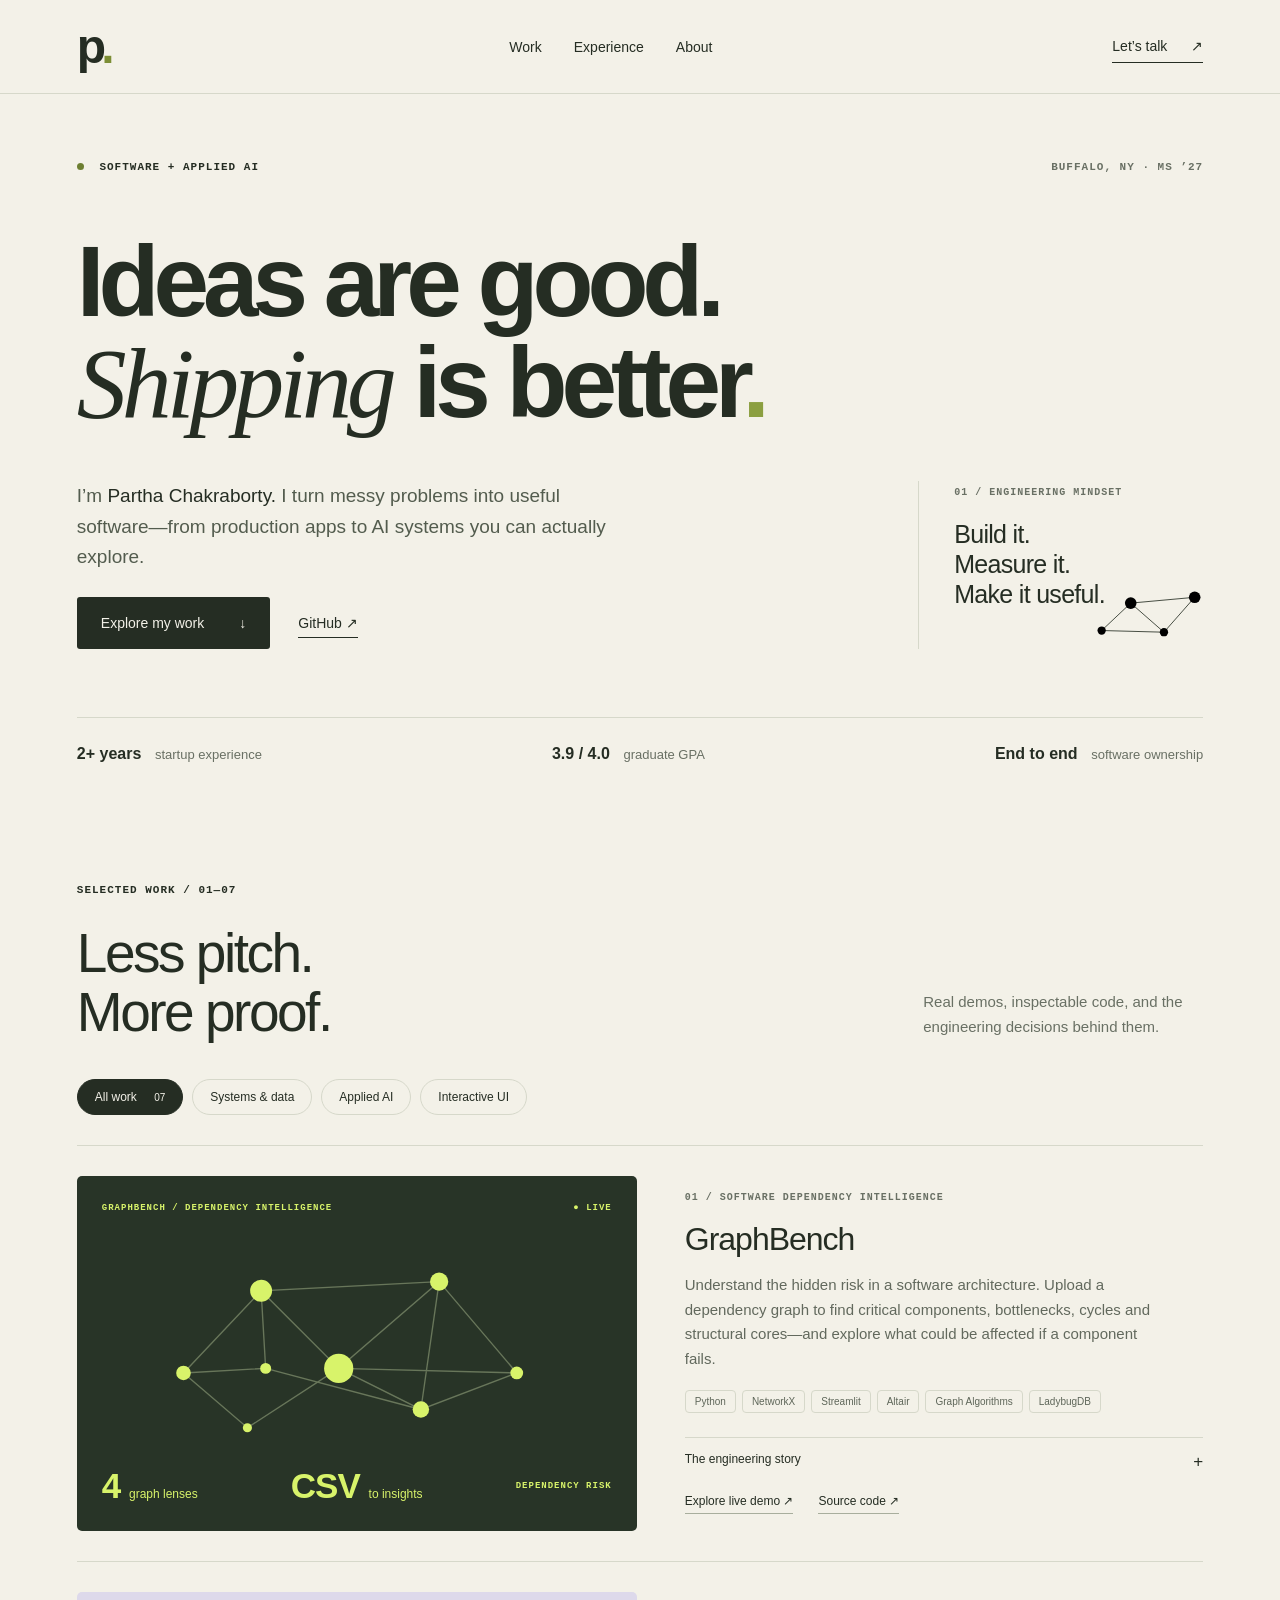
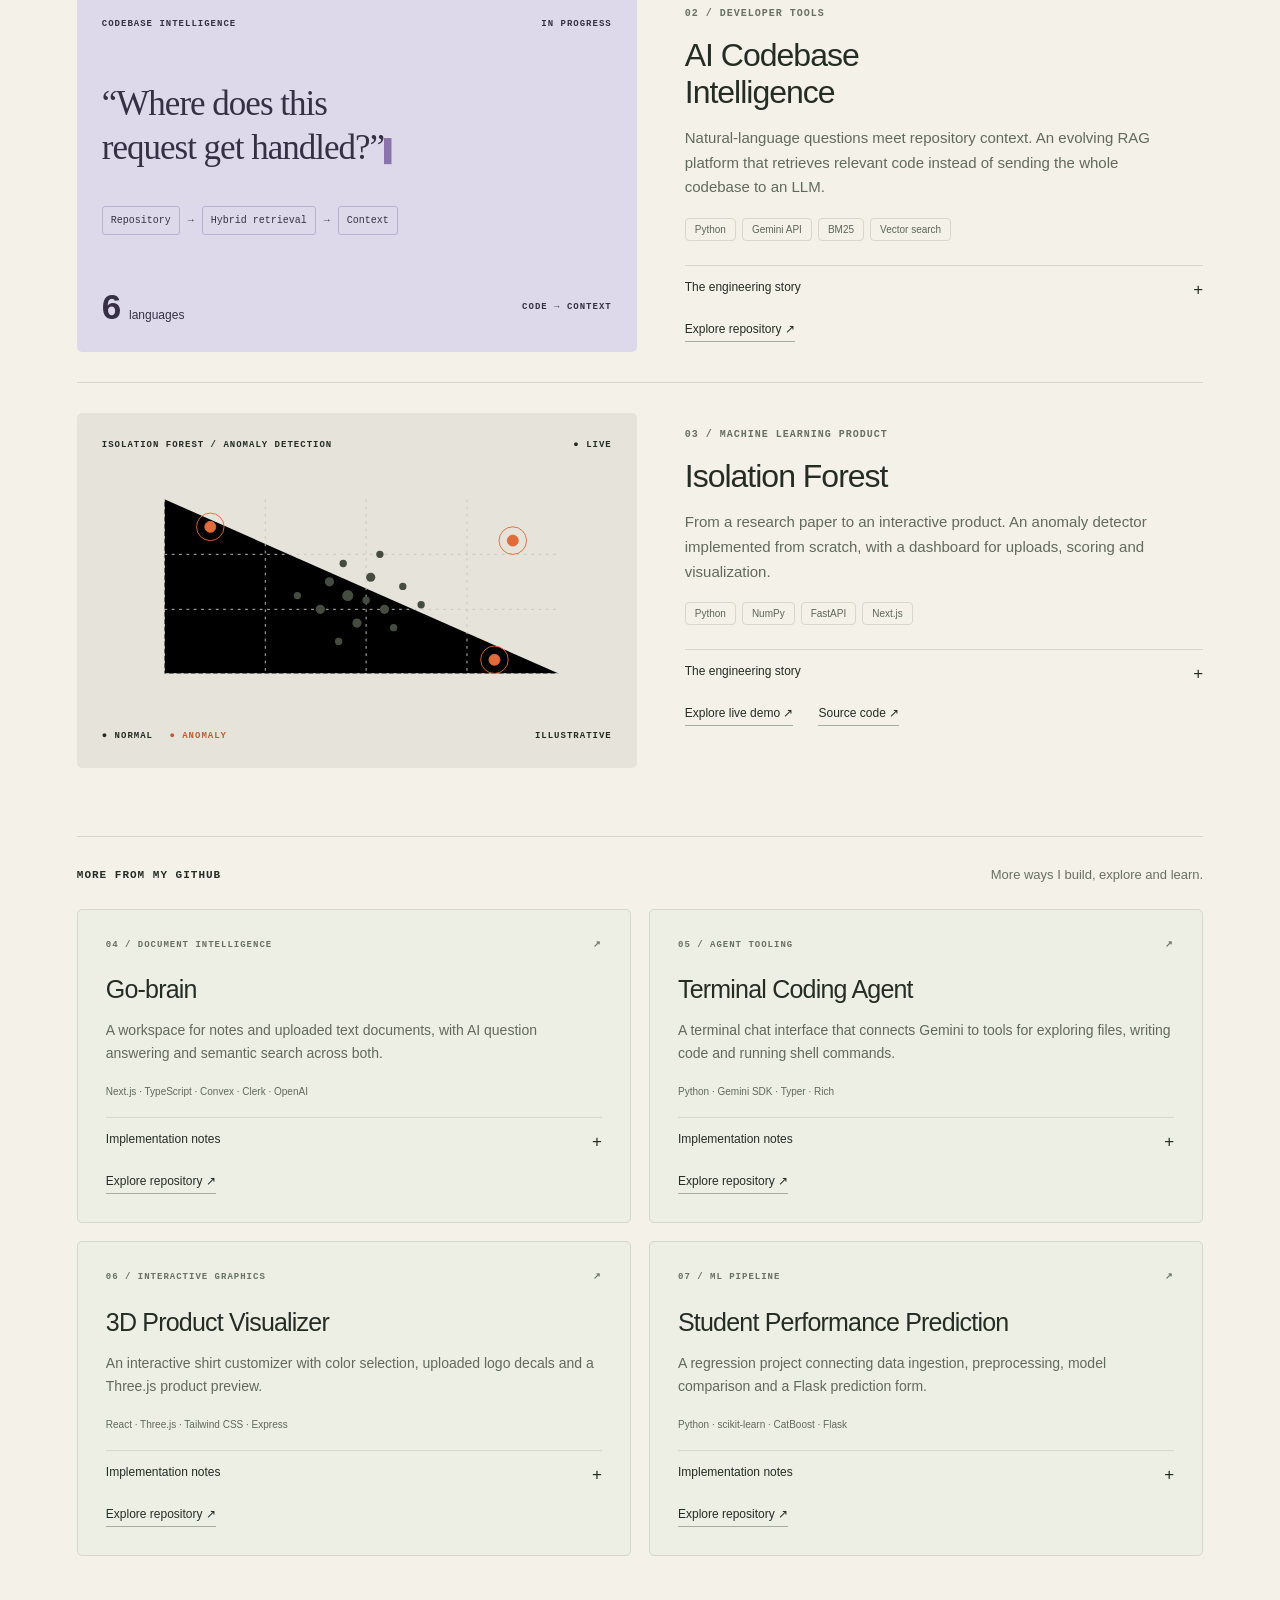
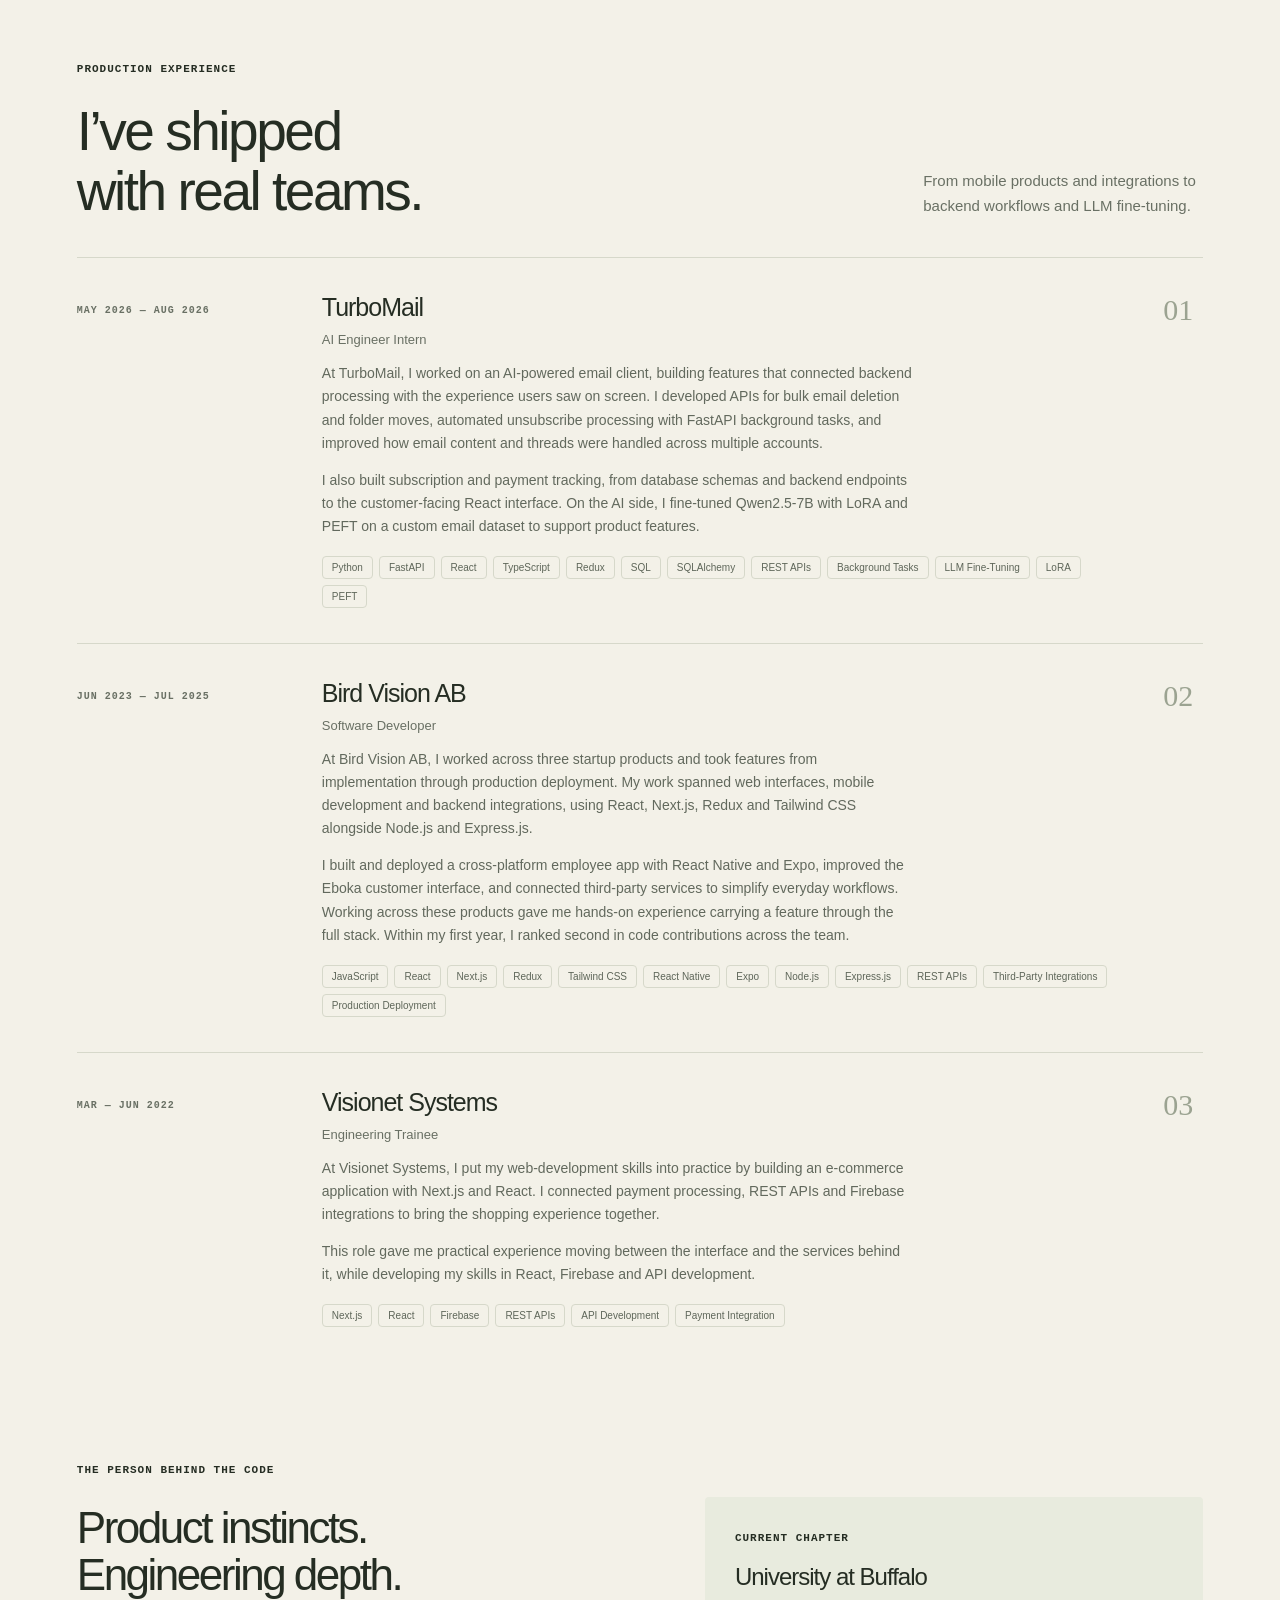
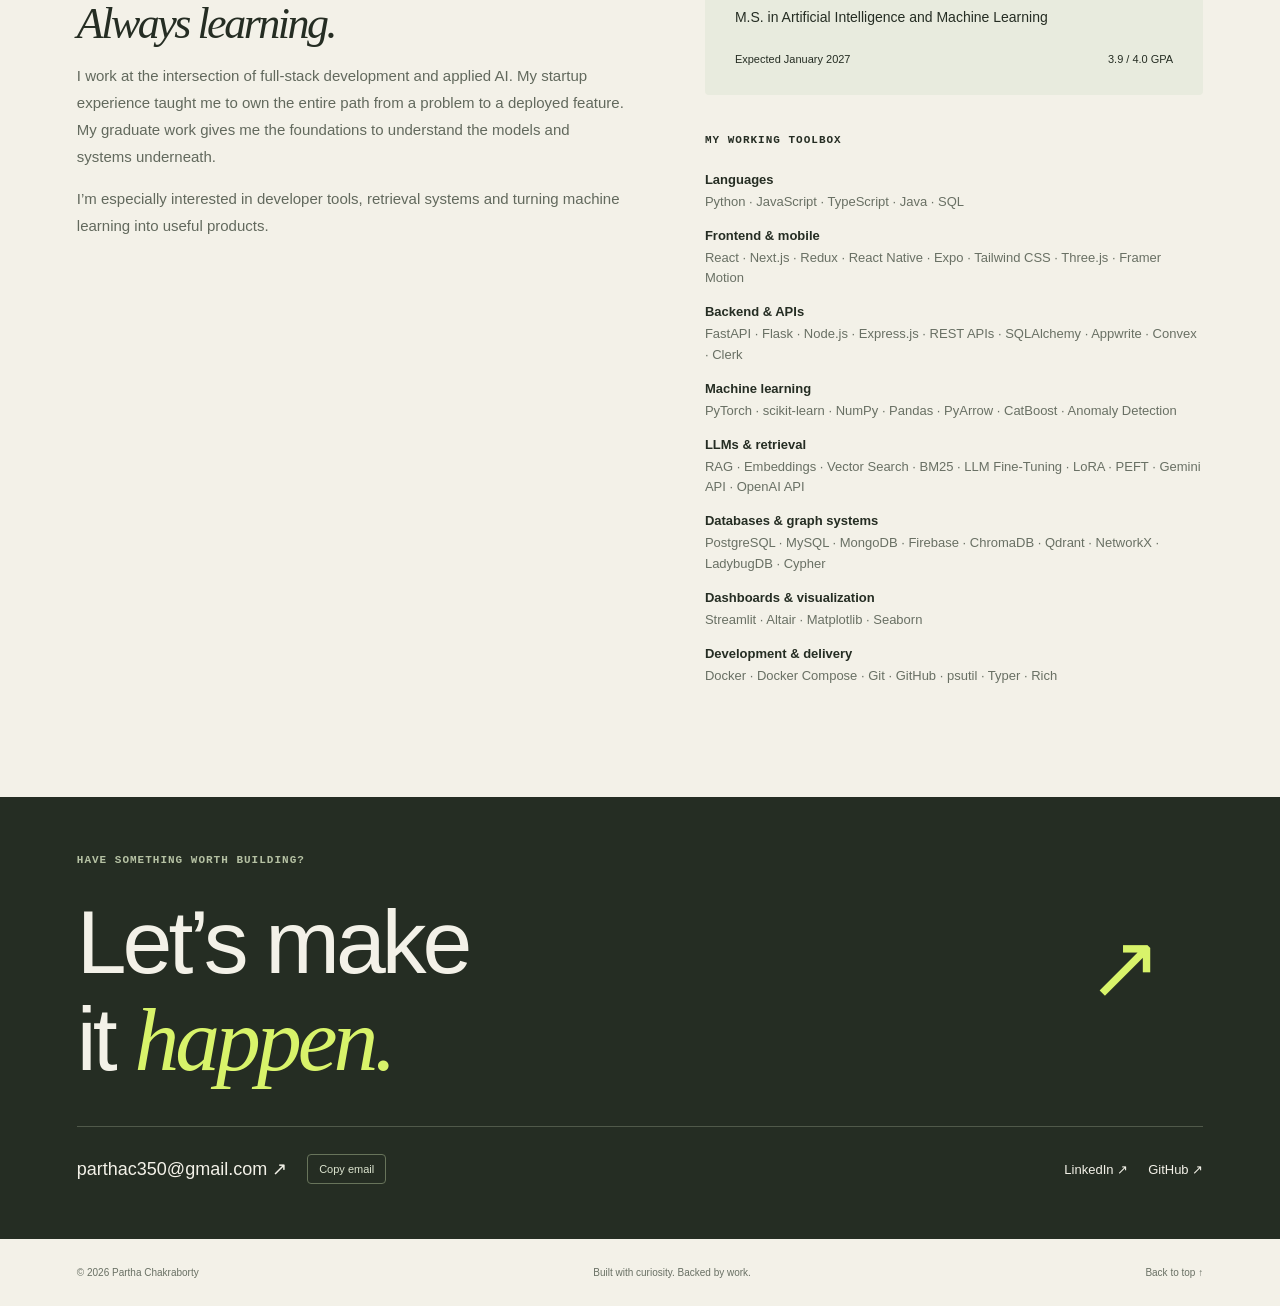
==== index.html @ bf41edcb "Fixed Date time" ====
<!doctype html>
<html lang="en"><head><meta charset="utf-8"><meta name="viewport" content="width=device-width,initial-scale=1"><meta name="theme-color" content="#f3f1e8"><title>Partha Chakraborty — Software & AI Engineer</title><meta name="description" content="Partha Chakraborty builds production software and applied AI systems. Explore GraphBench, AI Codebase Intelligence, and Isolation Forest."><link rel="icon" href="data:image/svg+xml,%3Csvg xmlns='http://www.w3.org/2000/svg' viewBox='0 0 100 100'%3E%3Crect width='100' height='100' rx='20' fill='%23252d23'/%3E%3Ctext x='18' y='70' font-size='60' fill='%23d8f36a'%3Ep.%3C/text%3E%3C/svg%3E"><link rel="stylesheet" href="style.css"></head>
<body><a class="skip" href="#main">Skip to content</a><header><a class="brand" href="#" aria-label="Partha, home">p<span>.</span></a><nav aria-label="Main navigation"><a href="#work">Work</a><a href="#experience">Experience</a><a href="#about">About</a></nav><a class="nav-contact" href="#contact">Let’s talk <span>↗</span></a></header>
<main id="main"><section class="hero"><div class="hero-top"><p class="eyebrow"><span class="status"></span> SOFTWARE + APPLIED AI</p><p class="location">BUFFALO, NY · MS ’27</p></div><h1>Ideas are good.<br><em>Shipping</em> is better<span class="lime">.</span></h1><div class="hero-bottom"><div><p class="intro">I’m <strong>Partha Chakraborty.</strong> I turn messy problems into useful software—from production apps to AI systems you can actually explore.</p><div class="actions"><a class="button dark" href="#work">Explore my work <span>↓</span></a><a class="text-link" href="https://github.com/parthacs1999" target="_blank" rel="noopener noreferrer">GitHub ↗</a></div></div><div class="build-note"><span class="mono">01 / ENGINEERING MINDSET</span><p>Build it.<br>Measure it.<br>Make it useful.</p><svg viewBox="0 0 130 70" aria-hidden="true"><path d="M8 50 L43 17 L83 52 L120 10 M8 50 L83 52 M43 17 L120 10" fill="none" stroke="currentColor"/><circle cx="8" cy="50" r="5"/><circle cx="43" cy="17" r="7"/><circle cx="83" cy="52" r="5"/><circle cx="120" cy="10" r="7"/></svg></div></div><div class="credentials"><span><b>2+ years</b> startup experience</span><span><b>3.9 / 4.0</b> graduate GPA</span><span><b>End to end</b> software ownership</span></div></section>
<section id="work" class="work"><div class="section-heading"><div><p class="eyebrow">SELECTED WORK / 01—07</p><h2>Less pitch.<br>More proof.</h2></div><p>Real demos, inspectable code, and the engineering decisions behind them.</p></div><div class="filters" role="group" aria-label="Filter projects"><button class="active" data-filter="all" aria-pressed="true">All work <span>07</span></button><button data-filter="systems" aria-pressed="false">Systems & data</button><button data-filter="ai" aria-pressed="false">Applied AI</button><button data-filter="frontend" aria-pressed="false">Interactive UI</button></div>
<article class="project graph" data-category="systems"><div class="project-art graph-art"><div class="art-top mono"><span>GRAPHBENCH / DEPENDENCY INTELLIGENCE</span><span>● LIVE</span></div><svg class="network" viewBox="0 0 500 230" role="img" aria-label="An abstract graph with interconnected nodes"><g fill="none" stroke="#68765a" stroke-width="1.5"><path d="M60 150L145 60L230 145L340 50L425 150L320 190L230 145L145 60L340 50M60 150L130 210L230 145M145 60L150 145L60 150M150 145L320 190M340 50L320 190M230 145L425 150"/></g><g fill="#d8f36a"><circle cx="60" cy="150" r="8"/><circle cx="145" cy="60" r="12"/><circle cx="230" cy="145" r="16"/><circle cx="340" cy="50" r="10"/><circle cx="425" cy="150" r="7"/><circle cx="320" cy="190" r="9"/><circle cx="130" cy="210" r="5"/><circle cx="150" cy="145" r="6"/></g></svg><div class="art-bottom"><b>4 <small>graph lenses</small></b><b>CSV <small>to insights</small></b><span class="mono">DEPENDENCY RISK</span></div></div><div class="project-copy"><span class="mono project-number">01 / SOFTWARE DEPENDENCY INTELLIGENCE</span><h3>GraphBench</h3><p>Understand the hidden risk in a software architecture. Upload a dependency graph to find critical components, bottlenecks, cycles and structural cores—and explore what could be affected if a component fails.</p><div class="tags"><span>Python</span><span>NetworkX</span><span>Streamlit</span><span>Altair</span><span>Graph Algorithms</span><span>LadybugDB</span></div><details><summary>The engineering story <span>+</span></summary><div class="story"><p><strong>Why I built it.</strong> GraphBench started as a correctness-first comparison of NetworkX and LadybugDB. It evolved into a tool that helps people interpret software dependency graphs and review architectural risk.</p><p><strong>The workflow.</strong> Choose the guided sample or upload a CSV, confirm which component depends on which, then validate the graph before analysis. Reports turn graph structure into plain-language evidence and recommended next actions.</p><p><strong>The analysis.</strong> PageRank highlights influential dependencies, betweenness centrality surfaces path bottlenecks, cycle detection exposes circular relationships, and K-core finds deeply embedded structural layers. The Graph Explorer offers four visual lenses with zooming, panning and focused subgraphs.</p><p><strong>Failure impact.</strong> Select a component to inspect direct and indirect dependents, blast-radius percentage, impact depth and shortest dependency paths. These are structural review signals to interpret alongside runtime context.</p><p><strong>Engineering foundations.</strong> CSV health checks and exportable JSON/CSV reports sit alongside the original latency, throughput, ingestion and resource benchmarks. Separate benchmark-review runs reached 1 million nodes / 5 million edges; that is a research scale, rather than a claim about the live dependency analyzer’s capacity.</p></div></details><div class="project-links"><a href="https://graphbench-niemzx4ou3jkksk7sej66t.streamlit.app/" target="_blank" rel="noopener noreferrer">Explore live demo ↗</a><a href="https://github.com/parthacs1999/graphbench" target="_blank" rel="noopener noreferrer">Source code ↗</a></div></div></article>
<article class="project rag" data-category="ai"><div class="project-art rag-art"><div class="art-top mono"><span>CODEBASE INTELLIGENCE</span><span>IN PROGRESS</span></div><div class="query">“Where does this<br>request get handled?”<span class="cursor">▌</span></div><div class="retrieval"><span>Repository</span><i>→</i><span>Hybrid retrieval</span><i>→</i><span>Context</span></div><div class="art-bottom"><b>6 <small>languages</small></b><span class="mono">CODE → CONTEXT</span></div></div><div class="project-copy"><span class="mono project-number">02 / DEVELOPER TOOLS</span><h3>AI Codebase<br>Intelligence</h3><p>Natural-language questions meet repository context. An evolving RAG platform that retrieves relevant code instead of sending the whole codebase to an LLM.</p><div class="tags"><span>Python</span><span>Gemini API</span><span>BM25</span><span>Vector search</span></div><details><summary>The engineering story <span>+</span></summary><div class="story"><p><strong>Built.</strong> Repository ingestion, metadata extraction and language-aware chunking for Python, JavaScript, TypeScript, Java, C++ and Go.</p><p><strong>Approach.</strong> Combine semantic search with lexical BM25 retrieval to find code by both meaning and exact identifiers.</p><p><strong>Next.</strong> Persistent lexical retrieval, reranking, evaluation and multi-agent analysis workflows. These are planned extensions.</p></div></details><div class="project-links"><a href="https://github.com/parthacs1999/ai-codebase-intelligence" target="_blank" rel="noopener noreferrer">Explore repository ↗</a></div></div></article>
<article class="project forest" data-category="ai"><div class="project-art forest-art"><div class="art-top mono"><span>ISOLATION FOREST / ANOMALY DETECTION</span><span>● LIVE</span></div><svg viewBox="0 0 500 240" class="scatter" role="img" aria-label="Illustrative anomaly plot, with normal points clustered and three outliers highlighted"><g stroke="#cbc8bf" stroke-dasharray="3 5"><path d="M40 20V210H470M40 80H470M40 140H470M150 20V210M260 20V210M370 20V210"/></g><g fill="#454d40"><circle cx="220" cy="110" r="5"/><circle cx="240" cy="125" r="6"/><circle cx="265" cy="105" r="5"/><circle cx="280" cy="140" r="5"/><circle cx="210" cy="140" r="5"/><circle cx="250" cy="155" r="5"/><circle cx="300" cy="115" r="4"/><circle cx="235" cy="90" r="4"/><circle cx="185" cy="125" r="4"/><circle cx="275" cy="80" r="4"/><circle cx="230" cy="175" r="4"/><circle cx="290" cy="160" r="4"/><circle cx="260" cy="130" r="4"/><circle cx="320" cy="135" r="4"/></g><g fill="#e06b3b" stroke="#e06b3b"><circle cx="90" cy="50" r="6"/><circle cx="420" cy="65" r="6"/><circle cx="400" cy="195" r="6"/><circle cx="90" cy="50" r="15" fill="none"/><circle cx="420" cy="65" r="15" fill="none"/><circle cx="400" cy="195" r="15" fill="none"/></g></svg><div class="art-bottom"><span class="mono">● NORMAL <span class="orange">● ANOMALY</span></span><span class="mono">ILLUSTRATIVE</span></div></div><div class="project-copy"><span class="mono project-number">03 / MACHINE LEARNING PRODUCT</span><h3>Isolation Forest</h3><p>From a research paper to an interactive product. An anomaly detector implemented from scratch, with a dashboard for uploads, scoring and visualization.</p><div class="tags"><span>Python</span><span>NumPy</span><span>FastAPI</span><span>Next.js</span></div><details><summary>The engineering story <span>+</span></summary><div class="story"><p><strong>Idea.</strong> Anomalies are often isolated with fewer random splits than typical observations.</p><p><strong>Built.</strong> Tree construction, training and anomaly scoring from the original algorithm, connected to a FastAPI backend and Next.js dashboard.</p><p><strong>Product.</strong> Upload data, run the model and explore the resulting anomaly visualization in one workflow.</p></div></details><div class="project-links"><a href="https://isolation-forest-dashboard.vercel.app/" target="_blank" rel="noopener noreferrer">Explore live demo ↗</a><a href="https://github.com/parthacs1999/isolation-forest" target="_blank" rel="noopener noreferrer">Source code ↗</a></div></div></article><div class="more-work"><div class="more-heading"><p class="eyebrow">MORE FROM MY GITHUB</p><p>More ways I build, explore and learn.</p></div><div class="repo-grid"><article class="repo-card" data-category="ai"><div class="repo-label mono"><span>04 / DOCUMENT INTELLIGENCE</span><span>↗</span></div><h3>Go-brain</h3><p>A workspace for notes and uploaded text documents, with AI question answering and semantic search across both.</p><div class="repo-stack">Next.js · TypeScript · Convex · Clerk · OpenAI</div><details><summary>Implementation notes <span>+</span></summary><p class="story">Document chat reads the selected text file, while vector search uses note embeddings and document-description embeddings. The code includes user and organization access checks.</p></details><a class="repo-link" href="https://github.com/parthacs1999/Go-brain" target="_blank" rel="noopener noreferrer">Explore repository ↗</a></article><article class="repo-card" data-category="ai"><div class="repo-label mono"><span>05 / AGENT TOOLING</span><span>↗</span></div><h3>Terminal Coding Agent</h3><p>A terminal chat interface that connects Gemini to tools for exploring files, writing code and running shell commands.</p><div class="repo-stack">Python · Gemini SDK · Typer · Rich</div><details><summary>Implementation notes <span>+</span></summary><p class="story">A prototype built around an explore, execute and verify loop, with a multi-turn chat session and automatic function calling. It is an experiment in local coding workflows.</p></details><a class="repo-link" href="https://github.com/parthacs1999/coding-agent" target="_blank" rel="noopener noreferrer">Explore repository ↗</a></article><article class="repo-card" data-category="frontend"><div class="repo-label mono"><span>06 / INTERACTIVE GRAPHICS</span><span>↗</span></div><h3>3D Product Visualizer</h3><p>An interactive shirt customizer with color selection, uploaded logo decals and a Three.js product preview.</p><div class="repo-stack">React · Three.js · Tailwind CSS · Express</div><details><summary>Implementation notes <span>+</span></summary><p class="story">Includes an AI image-generation integration and an Express route. The checked-in client calls a local backend for that feature; this portfolio links to the source rather than claiming a verified live AI demo.</p></details><a class="repo-link" href="https://github.com/parthacs1999/project-3d-product-visualizer" target="_blank" rel="noopener noreferrer">Explore repository ↗</a></article><article class="repo-card" data-category="ai"><div class="repo-label mono"><span>07 / ML PIPELINE</span><span>↗</span></div><h3>Student Performance Prediction</h3><p>A regression project connecting data ingestion, preprocessing, model comparison and a Flask prediction form.</p><div class="repo-stack">Python · scikit-learn · CatBoost · Flask</div><details><summary>Implementation notes <span>+</span></summary><p class="story">The trainer compares seven regressors and saves a selected model. The web form uses student attributes and reading/writing scores as inputs. No unverified accuracy figures are reported.</p></details><a class="repo-link" href="https://github.com/parthacs1999/student-performace-prediction" target="_blank" rel="noopener noreferrer">Explore repository ↗</a></article></div></div><p id="filter-status" class="sr-only" role="status" aria-live="polite">Showing all 7 projects.</p></section>
<section id="experience" class="experience"><div class="section-heading"><div><p class="eyebrow">PRODUCTION EXPERIENCE</p><h2>I’ve shipped<br>with real teams.</h2></div><p>From mobile products and integrations to backend workflows and LLM fine-tuning.</p></div><div class="job"><p class="mono">MAY 2026 — AUG 2026</p><div><h3>TurboMail</h3><span>AI Engineer Intern</span><p>At TurboMail, I worked on an AI-powered email client, building features that connected backend processing with the experience users saw on screen. I developed APIs for bulk email deletion and folder moves, automated unsubscribe processing with FastAPI background tasks, and improved how email content and threads were handled across multiple accounts.</p><p>I also built subscription and payment tracking, from database schemas and backend endpoints to the customer-facing React interface. On the AI side, I fine-tuned Qwen2.5-7B with LoRA and PEFT on a custom email dataset to support product features.</p><div class="tags"><span>Python</span><span>FastAPI</span><span>React</span><span>TypeScript</span><span>Redux</span><span>SQL</span><span>SQLAlchemy</span><span>REST APIs</span><span>Background Tasks</span><span>LLM Fine-Tuning</span><span>LoRA</span><span>PEFT</span></div></div><span class="job-index">01</span></div><div class="job"><p class="mono">JUN 2023 — JUL 2025</p><div><h3>Bird Vision AB</h3><span>Software Developer</span><p>At Bird Vision AB, I worked across three startup products and took features from implementation through production deployment. My work spanned web interfaces, mobile development and backend integrations, using React, Next.js, Redux and Tailwind CSS alongside Node.js and Express.js.</p><p>I built and deployed a cross-platform employee app with React Native and Expo, improved the Eboka customer interface, and connected third-party services to simplify everyday workflows. Working across these products gave me hands-on experience carrying a feature through the full stack. Within my first year, I ranked second in code contributions across the team.</p><div class="tags"><span>JavaScript</span><span>React</span><span>Next.js</span><span>Redux</span><span>Tailwind CSS</span><span>React Native</span><span>Expo</span><span>Node.js</span><span>Express.js</span><span>REST APIs</span><span>Third-Party Integrations</span><span>Production Deployment</span></div></div><span class="job-index">02</span></div><div class="job"><p class="mono">MAR — JUN 2022</p><div><h3>Visionet Systems</h3><span>Engineering Trainee</span><p>At Visionet Systems, I put my web-development skills into practice by building an e-commerce application with Next.js and React. I connected payment processing, REST APIs and Firebase integrations to bring the shopping experience together.</p><p>This role gave me practical experience moving between the interface and the services behind it, while developing my skills in React, Firebase and API development.</p><div class="tags"><span>Next.js</span><span>React</span><span>Firebase</span><span>REST APIs</span><span>API Development</span><span>Payment Integration</span></div></div><span class="job-index">03</span></div></section>
<section id="about" class="about"><div><p class="eyebrow">THE PERSON BEHIND THE CODE</p><h2>Product instincts.<br>Engineering depth.<br><em>Always learning.</em></h2><p>I work at the intersection of full-stack development and applied AI. My startup experience taught me to own the entire path from a problem to a deployed feature. My graduate work gives me the foundations to understand the models and systems underneath.</p><p>I’m especially interested in developer tools, retrieval systems and turning machine learning into useful products.</p></div><div class="about-right"><div class="education"><span class="mono">CURRENT CHAPTER</span><h3>University at Buffalo</h3><p>M.S. in Artificial Intelligence and Machine Learning</p><div><span>Expected January 2027</span><b>3.9 / 4.0 GPA</b></div></div><div class="toolbox"><span class="mono">MY WORKING TOOLBOX</span><dl><dt>Languages</dt><dd>Python · JavaScript · TypeScript · Java · SQL</dd><dt>Frontend &amp; mobile</dt><dd>React · Next.js · Redux · React Native · Expo · Tailwind CSS · Three.js · Framer Motion</dd><dt>Backend &amp; APIs</dt><dd>FastAPI · Flask · Node.js · Express.js · REST APIs · SQLAlchemy · Appwrite · Convex · Clerk</dd><dt>Machine learning</dt><dd>PyTorch · scikit-learn · NumPy · Pandas · PyArrow · CatBoost · Anomaly Detection</dd><dt>LLMs &amp; retrieval</dt><dd>RAG · Embeddings · Vector Search · BM25 · LLM Fine-Tuning · LoRA · PEFT · Gemini API · OpenAI API</dd><dt>Databases &amp; graph systems</dt><dd>PostgreSQL · MySQL · MongoDB · Firebase · ChromaDB · Qdrant · NetworkX · LadybugDB · Cypher</dd><dt>Dashboards &amp; visualization</dt><dd>Streamlit · Altair · Matplotlib · Seaborn</dd><dt>Development &amp; delivery</dt><dd>Docker · Docker Compose · Git · GitHub · psutil · Typer · Rich</dd></dl></div></div></section>
<section class="contact" id="contact"><p class="eyebrow">HAVE SOMETHING WORTH BUILDING?</p><h2>Let’s make<br>it <em>happen.</em> <span>↗</span></h2><div class="contact-bottom"><a href="mailto:parthac350@gmail.com">parthac350@gmail.com ↗</a><button id="copy-email" aria-label="Copy email address">Copy email</button><span id="copy-status" role="status" aria-live="polite"></span><a href="https://www.linkedin.com/in/partha-chakraborty-a737541b2" target="_blank" rel="noopener noreferrer">LinkedIn ↗</a><a href="https://github.com/parthacs1999" target="_blank" rel="noopener noreferrer">GitHub ↗</a></div></section></main><footer><span>© <span id="year">2026</span> Partha Chakraborty</span><span>Built with curiosity. Backed by work.</span><a href="#">Back to top ↑</a></footer><script src="app.js"></script></body></html>
---- style.css ----
:root{--paper:#f3f1e8;--ink:#252d23;--muted:#697064;--line:#d6d8ca;--lime:#d8f36a}*{box-sizing:border-box}html{scroll-behavior:smooth;scroll-padding-top:95px}body{margin:0;background:var(--paper);color:var(--ink);font-family:Arial,Helvetica,sans-serif;-webkit-font-smoothing:antialiased}a{color:inherit;text-decoration:none}button{font:inherit;color:inherit;cursor:pointer}a:focus-visible,button:focus-visible,summary:focus-visible{outline:3px solid #75873a;outline-offset:5px}.skip{position:fixed;top:-80px;left:10px;background:var(--lime);padding:15px;z-index:20}.skip:focus{top:10px}header{height:94px;display:flex;align-items:center;justify-content:space-between;max-width:1440px;margin:auto;padding:0 6%;border-bottom:1px solid var(--line)}.brand{font-size:48px;letter-spacing:-5px;font-weight:800;line-height:1}.brand span{color:#7c8e35}nav{display:flex;gap:32px;font-size:14px}.nav-contact{font-size:14px;border-bottom:1px solid;padding:8px 0}.nav-contact span{margin-left:20px}main{max-width:1440px;margin:auto}.hero,.work,.experience,.about,.contact{padding:65px 6% 0}.hero-top{display:flex;justify-content:space-between;align-items:center}.eyebrow,.mono,.location{font-family:'Courier New',monospace;font-size:11px;letter-spacing:1px;font-weight:600;line-height:1.6}.eyebrow{margin:0 0 24px}.status{display:inline-block;width:7px;height:7px;background:#6d7f32;border-radius:50%;margin-right:8px}.location{color:var(--muted);margin:0 0 24px}h1{font-size:clamp(56px,7.8vw,114px);line-height:1.02;letter-spacing:-6px;margin:30px 0 46px;font-weight:600}em{font-family:Georgia,'Times New Roman',serif;font-weight:400}h1 em{letter-spacing:-5px}.lime{color:#8b9f40}.hero-bottom{display:flex;justify-content:space-between;gap:50px}.intro{font-size:19px;line-height:1.6;max-width:550px;margin:0 0 25px;color:#535c4e}.intro strong{color:var(--ink);font-weight:500}.actions{display:flex;align-items:center;gap:28px}.button{padding:18px 24px;display:inline-flex;gap:35px;font-size:14px;border-radius:3px}.dark{background:var(--ink);color:var(--paper)}.button:hover{background:#435039}.text-link{font-size:14px;border-bottom:1px solid;padding:6px 0}.build-note{border-left:1px solid var(--line);padding-left:35px;position:relative;width:285px;flex-shrink:0}.build-note .mono{color:var(--muted);font-size:10px}.build-note p{font-size:25px;line-height:1.2;letter-spacing:-.7px;margin:18px 0}.build-note svg{width:108px;position:absolute;bottom:2px;right:0}.credentials{display:flex;justify-content:space-between;border-top:1px solid var(--line);padding:27px 0;margin-top:68px;font-size:13px;color:var(--muted)}.credentials b{color:var(--ink);margin-right:10px;font-size:16px}.work{padding-top:92px}.section-heading{display:flex;justify-content:space-between;align-items:flex-end;margin-bottom:36px}h2{font-size:clamp(40px,4.3vw,62px);letter-spacing:-2.5px;line-height:1.08;font-weight:500;margin:0}.section-heading>p{max-width:280px;font-size:15px;line-height:1.65;color:var(--muted);margin:0 0 3px}.filters{display:flex;gap:9px;margin:30px 0}.filters button{border:1px solid var(--line);background:transparent;border-radius:30px;padding:10px 17px;font-size:12px}.filters .active{background:var(--ink);color:var(--paper);border-color:var(--ink)}.filters span{margin-left:14px;font-size:10px}.project{display:grid;grid-template-columns:1.08fr 1fr;border-top:1px solid var(--line);padding:30px 0;gap:48px}.project[hidden]{display:none}.project-art{min-height:355px;padding:25px;display:flex;flex-direction:column;justify-content:space-between;border-radius:5px;overflow:hidden}.graph-art{background:#283427;color:#d8f36a}.art-top{display:flex;justify-content:space-between;font-size:9px;gap:10px}.network{width:100%;height:210px}.art-bottom{display:flex;align-items:center;justify-content:space-between;gap:14px}.art-bottom b{font-size:35px;letter-spacing:-1px}.art-bottom small{font-size:12px;font-weight:400;letter-spacing:0}.art-bottom .mono{font-size:9px}.project-copy{padding:10px 0}.project-number{font-size:10px;color:var(--muted)}h3{font-size:32px;letter-spacing:-1px;font-weight:500;margin:15px 0}.project-copy>p{font-size:15px;color:#62695d;line-height:1.65;max-width:470px}.tags{display:flex;flex-wrap:wrap;gap:6px;margin:18px 0}.tags span{font-size:10px;border:1px solid var(--line);padding:5px 9px;border-radius:4px;color:#5e6659}details{border-top:1px solid var(--line);margin-top:24px;padding-top:14px}summary{font-size:12px;cursor:pointer;list-style:none;display:flex;justify-content:space-between}summary::-webkit-details-marker{display:none}summary span{font-size:17px}details[open] summary span{transform:rotate(45deg)}.story{font-size:13px;line-height:1.6;color:#596252}.project-links{display:flex;gap:25px;font-size:12px;margin-top:22px}.project-links a{border-bottom:1px solid #a8ae9d;padding-bottom:5px}.project-links a:hover,.text-link:hover{color:#6a7e27}.rag-art{background:#ddd9eb;color:#373044}.query{font-family:Georgia,serif;font-size:35px;line-height:1.25;letter-spacing:-1px;margin:35px 0 15px}.cursor{font-family:monospace;font-size:25px;color:#8b74ab}.retrieval{display:flex;gap:8px;align-items:center;font-family:monospace;font-size:10px;margin:5px 0 36px}.retrieval span{padding:8px;border:1px solid #b9afcf;border-radius:3px}.retrieval i{font-style:normal}.forest-art{background:#e6e3da}.scatter{height:220px;width:100%}.orange{color:#c05c35;margin-left:10px}.experience{padding-top:105px}.job{display:grid;grid-template-columns:210px 1fr 40px;gap:35px;padding:35px 0;border-top:1px solid var(--line)}.job>.mono{font-size:10px;color:var(--muted)}.job h3{font-size:25px;margin:0 0 8px}.job h3+span{font-size:13px;color:var(--muted)}.job div>p{font-size:14px;line-height:1.65;max-width:590px;color:#62695d}.job .tags{margin-bottom:0}.job-index{font-family:Georgia,serif;color:#9ba391;font-size:30px}.about{display:grid;grid-template-columns:1.1fr 1fr;gap:80px;padding-top:100px;padding-bottom:95px}.about h2{font-size:44px}.about>div>p:not(.eyebrow){font-size:15px;line-height:1.8;color:#62695d}.about-right{padding-top:35px}.education{background:#e8ebde;padding:30px;border-radius:4px}.education h3{font-size:24px}.education p{font-size:14px;line-height:1.6}.education>div{display:flex;justify-content:space-between;font-size:11px;margin-top:25px}.education b{font-weight:500}.toolbox{margin-top:34px}dl{margin-top:22px}dt{font-size:13px;font-weight:600;margin:15px 0 5px}dd{font-size:13px;color:var(--muted);margin:0;line-height:1.6}.contact{background:var(--ink);color:var(--paper);padding-top:55px;padding-bottom:55px}.contact .eyebrow{color:#b5c1a3}.contact h2{font-size:clamp(52px,7vw,100px);letter-spacing:-4px;position:relative}.contact h2 em{color:var(--lime)}.contact h2>span{position:absolute;right:4%;top:25px;color:var(--lime)}.contact-bottom{display:flex;gap:20px;align-items:center;border-top:1px solid #50594a;padding-top:27px;margin-top:38px;font-size:13px;flex-wrap:wrap}.contact-bottom>a:first-child{font-size:18px}.contact-bottom button{border:1px solid #68745b;color:#dce4cf;background:transparent;font-size:11px;border-radius:4px;padding:8px 11px}.contact-bottom>a:nth-last-child(2){margin-left:auto}#copy-status{font-size:11px;color:var(--lime)}footer{max-width:1440px;margin:auto;padding:28px 6%;display:flex;justify-content:space-between;font-size:10px;color:var(--muted)}.sr-only{position:absolute;width:1px;height:1px;overflow:hidden;clip:rect(0,0,0,0)}@media(min-width:1440px){h1{font-size:114px}}@media(max-width:900px){h1{letter-spacing:-4px}.project{gap:25px}.project-art{min-height:340px;padding:18px}.art-top{font-size:8px}.query{font-size:28px}.retrieval{gap:4px;font-size:8px}.job{grid-template-columns:160px 1fr 30px;gap:20px}.about{gap:35px}.about h2{font-size:36px}.credentials b{display:block;margin-bottom:6px}.build-note{width:230px}.art-bottom b{font-size:28px}}@media(max-width:650px){header{height:78px;padding:0 6%}.brand{font-size:40px}nav{gap:17px;font-size:12px}.nav-contact{display:none}.hero{padding-top:35px}.hero-top .location{font-size:9px}.hero-top .eyebrow{font-size:9px}h1{font-size:clamp(45px,10.6vw,68px);letter-spacing:-2.8px;margin:26px 0 30px}h1 em{letter-spacing:-2.8px}.intro{font-size:16px}.hero-bottom{display:block}.build-note{display:none}.credentials{font-size:10px;gap:14px;margin-top:38px;padding:23px 0}.credentials b{font-size:13px}.work,.experience{padding-top:65px}.section-heading{display:block}.section-heading>p{margin-top:22px;max-width:320px;font-size:14px}.project{grid-template-columns:1fr;gap:18px;padding:24px 0 34px}.project-art{min-height:310px}.project-copy{padding:3px 0}.query{font-size:32px}.art-top{font-size:8px}.filters{gap:6px}.filters button{font-size:10px;padding:9px 12px}.filters span{margin-left:5px}.job{grid-template-columns:1fr;gap:10px;position:relative;padding:25px 0}.job>.mono{margin:0}.job-index{position:absolute;right:0;top:25px;font-size:23px}.job h3{font-size:24px}.job div>p{font-size:13px}.about{grid-template-columns:1fr;gap:5px;padding-top:65px;padding-bottom:65px}.about h2{font-size:37px}.education{padding:25px}.contact{padding-top:40px;padding-bottom:40px}.contact h2{font-size:58px;letter-spacing:-2.5px}.contact-bottom{gap:18px}.contact-bottom>a:first-child{font-size:15px;width:100%}.contact-bottom>a:nth-last-child(2){margin-left:0}.contact-bottom button{font-size:10px}footer{gap:18px;flex-wrap:wrap;font-size:9px}footer>span:nth-child(2){display:none}}@media(prefers-reduced-motion:reduce){html{scroll-behavior:auto}}

.more-work{margin-top:38px}.more-heading{display:flex;justify-content:space-between;gap:20px;border-top:1px solid var(--line);padding-top:30px}.more-heading>p:last-child{font-size:13px;color:var(--muted);margin:0}.repo-grid{display:grid;grid-template-columns:1fr 1fr;gap:18px}.repo-card{border:1px solid var(--line);border-radius:5px;padding:28px;background:#edeee4;display:flex;flex-direction:column}.repo-card[hidden]{display:none}.repo-label{display:flex;justify-content:space-between;font-size:9px;color:var(--muted)}.repo-card h3{font-size:25px;letter-spacing:-.8px;line-height:1.2;margin-top:22px}.repo-card>p{font-size:14px;line-height:1.65;color:#62695d;margin:0 0 18px}.repo-stack{font-size:10px;line-height:1.8;color:#62695d;margin-top:auto}.repo-link{font-size:12px;align-self:flex-start;border-bottom:1px solid #a8ae9d;padding-bottom:5px;margin-top:22px}.repo-link:hover{color:#6a7e27}.repo-card details{margin-top:16px}@media(max-width:650px){.repo-grid{grid-template-columns:1fr}.repo-card{padding:24px}.more-heading{display:block}.more-heading>p:last-child{margin-bottom:24px}.filters{flex-wrap:wrap}}
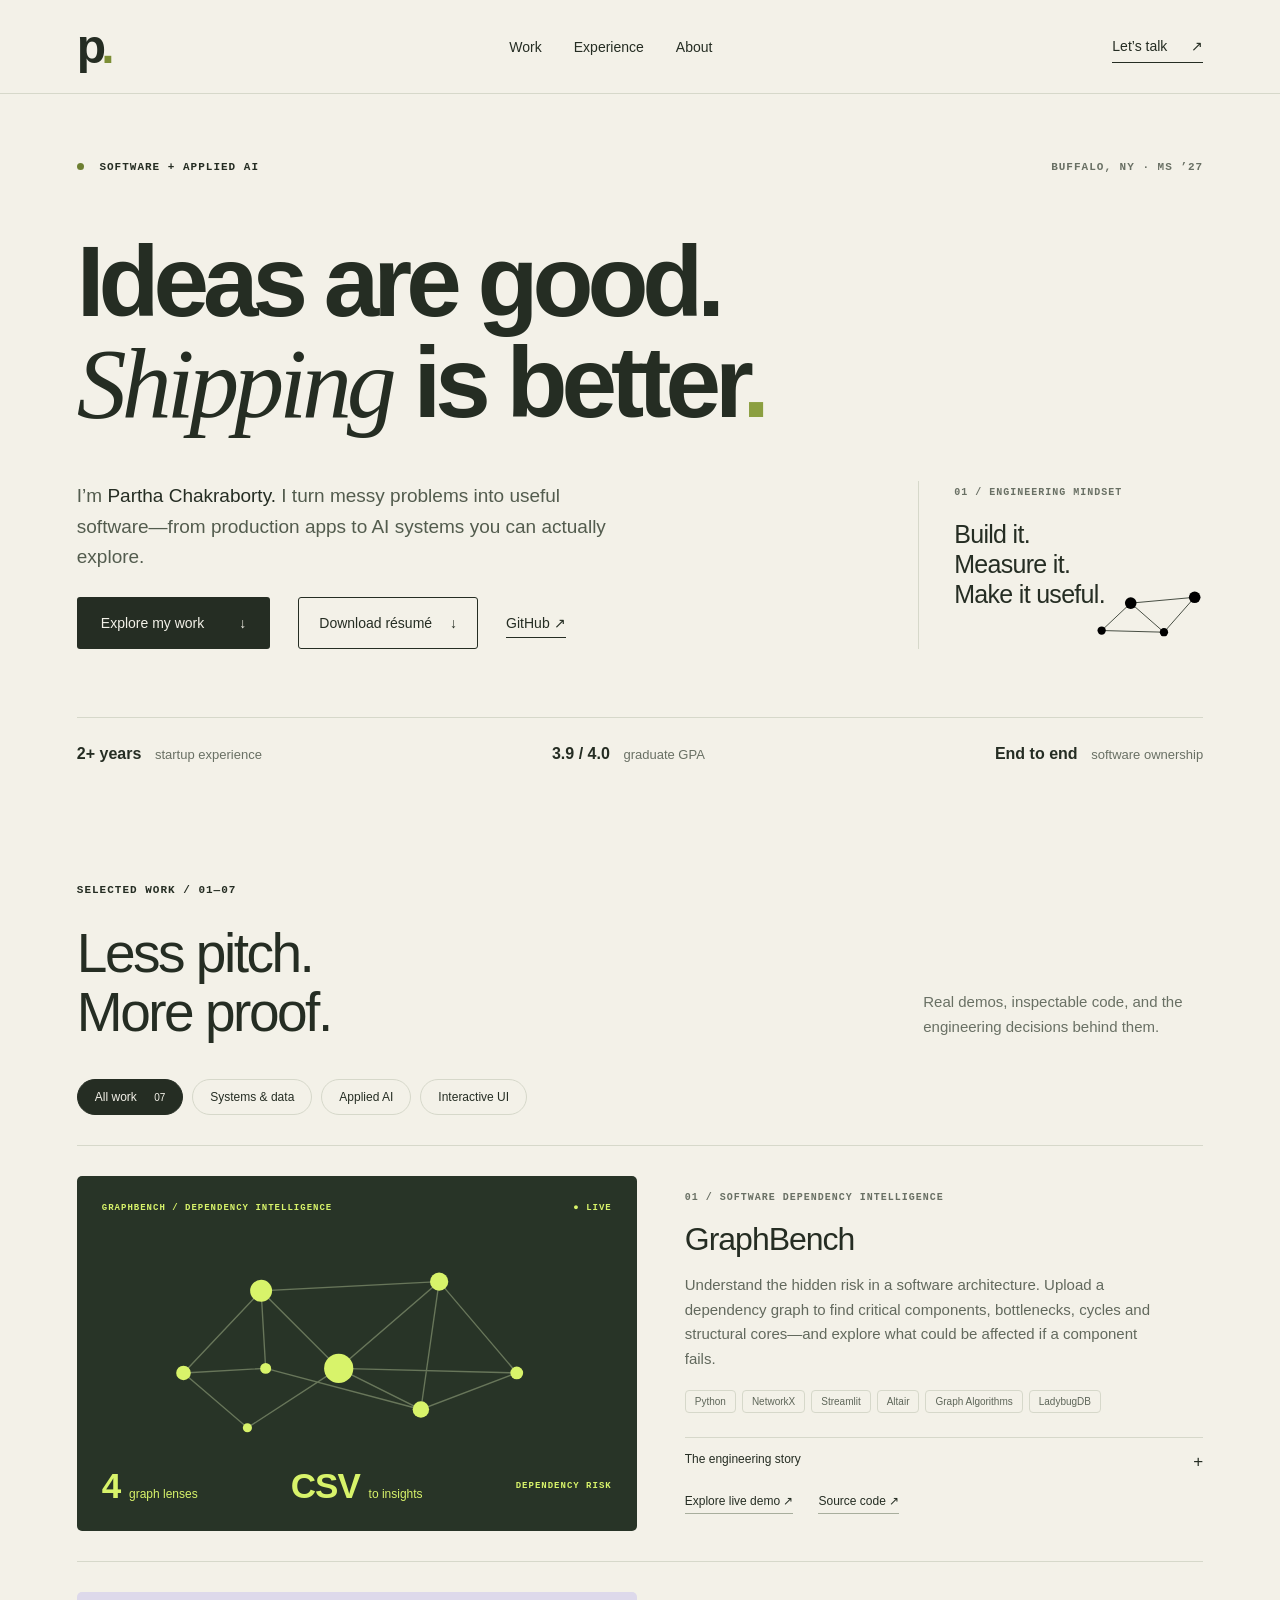
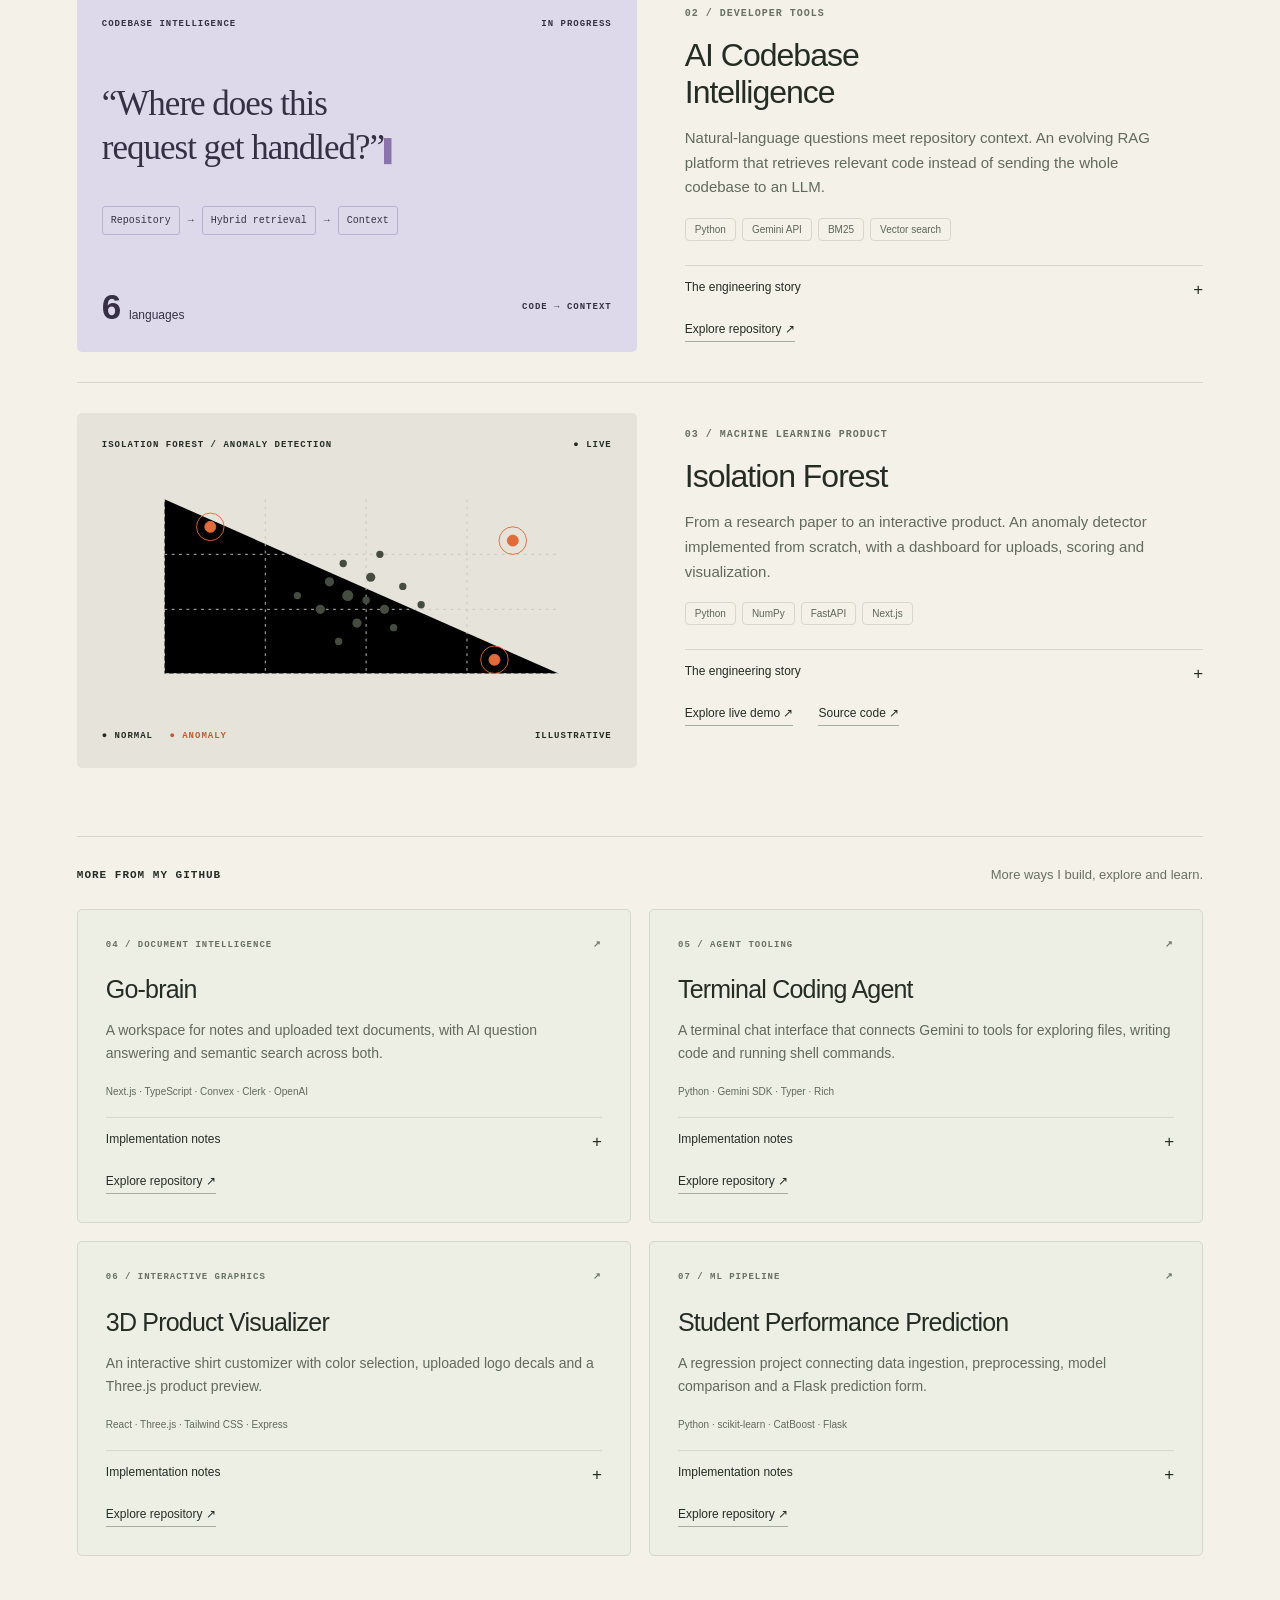
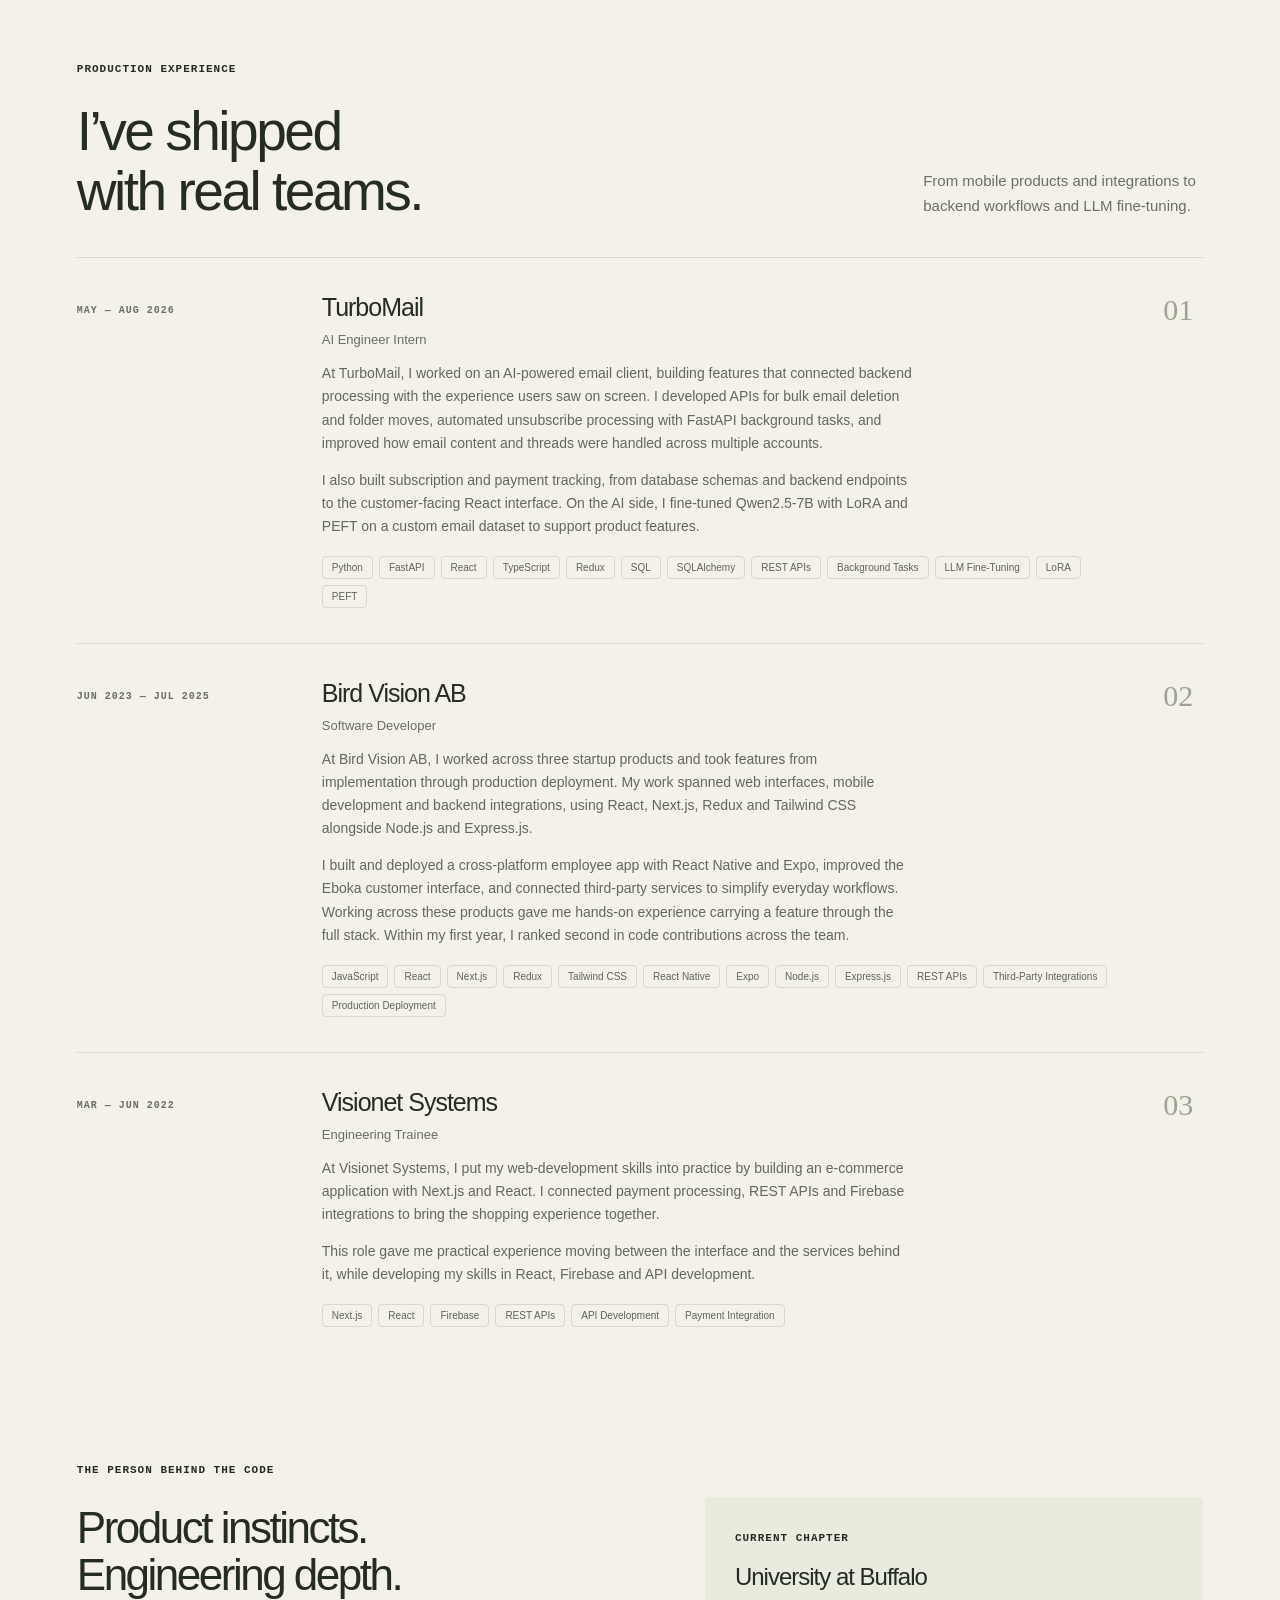
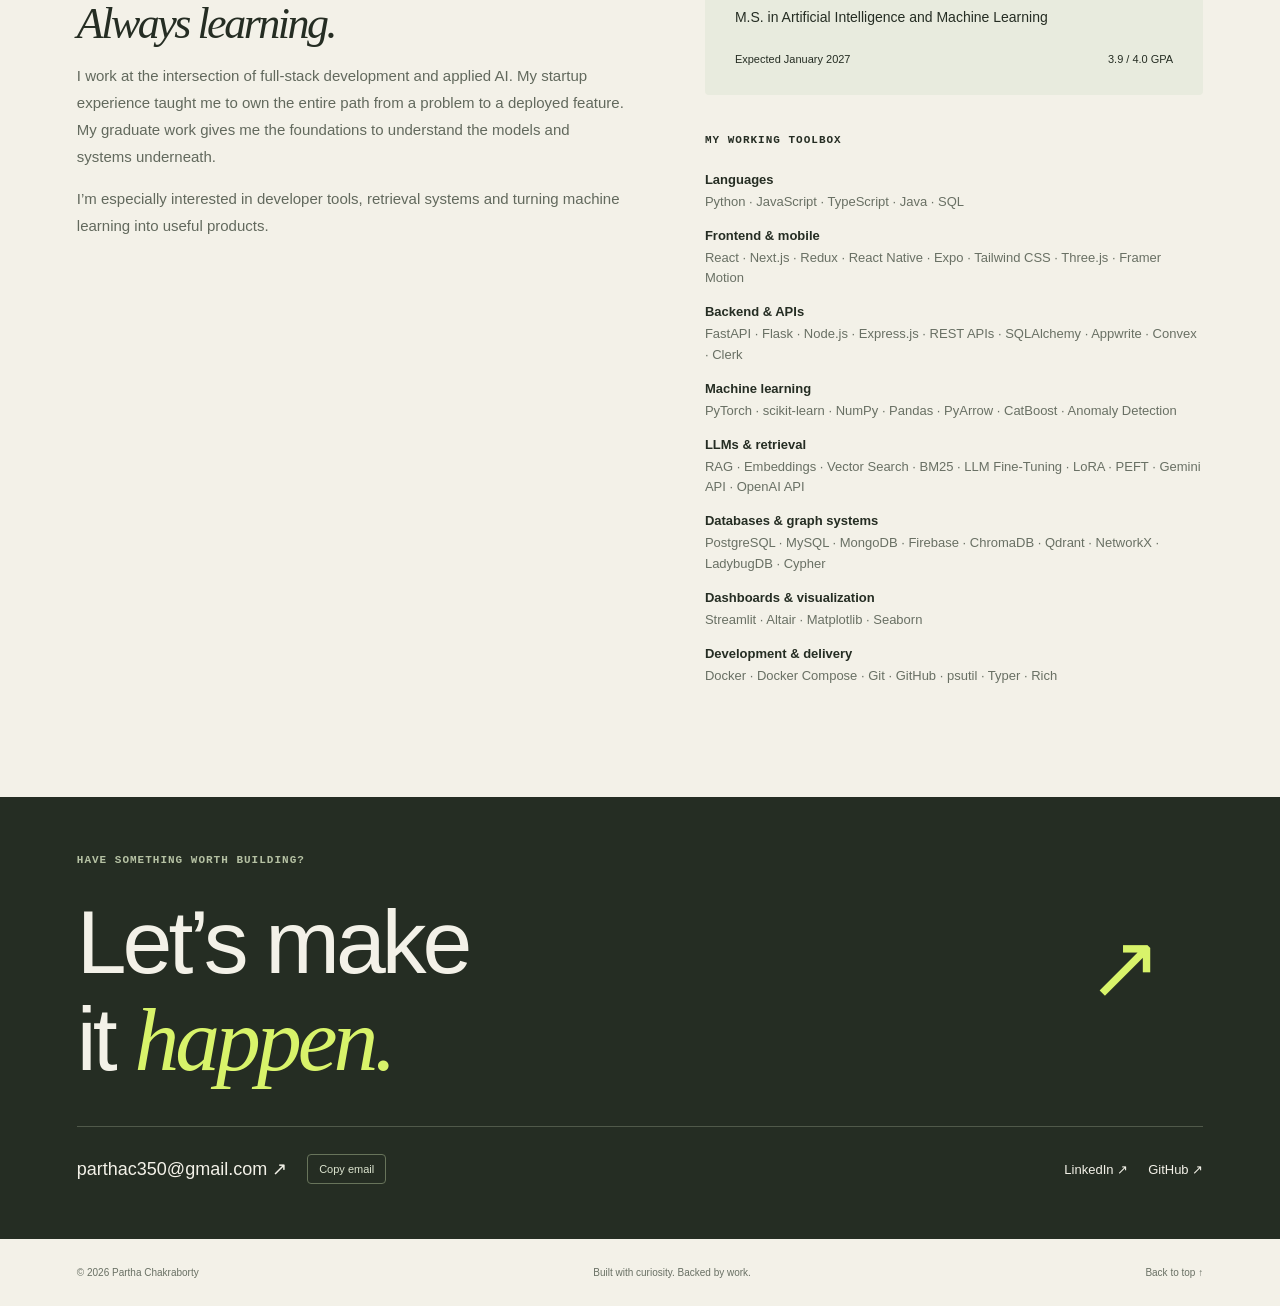
==== commit db8d9e30: "Add files via upload" ====
--- a/index.html
+++ b/index.html
@@ -1,11 +1,11 @@
 <!doctype html>
 <html lang="en"><head><meta charset="utf-8"><meta name="viewport" content="width=device-width,initial-scale=1"><meta name="theme-color" content="#f3f1e8"><title>Partha Chakraborty — Software & AI Engineer</title><meta name="description" content="Partha Chakraborty builds production software and applied AI systems. Explore GraphBench, AI Codebase Intelligence, and Isolation Forest."><link rel="icon" href="data:image/svg+xml,%3Csvg xmlns='http://www.w3.org/2000/svg' viewBox='0 0 100 100'%3E%3Crect width='100' height='100' rx='20' fill='%23252d23'/%3E%3Ctext x='18' y='70' font-size='60' fill='%23d8f36a'%3Ep.%3C/text%3E%3C/svg%3E"><link rel="stylesheet" href="style.css"></head>
 <body><a class="skip" href="#main">Skip to content</a><header><a class="brand" href="#" aria-label="Partha, home">p<span>.</span></a><nav aria-label="Main navigation"><a href="#work">Work</a><a href="#experience">Experience</a><a href="#about">About</a></nav><a class="nav-contact" href="#contact">Let’s talk <span>↗</span></a></header>
-<main id="main"><section class="hero"><div class="hero-top"><p class="eyebrow"><span class="status"></span> SOFTWARE + APPLIED AI</p><p class="location">BUFFALO, NY · MS ’27</p></div><h1>Ideas are good.<br><em>Shipping</em> is better<span class="lime">.</span></h1><div class="hero-bottom"><div><p class="intro">I’m <strong>Partha Chakraborty.</strong> I turn messy problems into useful software—from production apps to AI systems you can actually explore.</p><div class="actions"><a class="button dark" href="#work">Explore my work <span>↓</span></a><a class="text-link" href="https://github.com/parthacs1999" target="_blank" rel="noopener noreferrer">GitHub ↗</a></div></div><div class="build-note"><span class="mono">01 / ENGINEERING MINDSET</span><p>Build it.<br>Measure it.<br>Make it useful.</p><svg viewBox="0 0 130 70" aria-hidden="true"><path d="M8 50 L43 17 L83 52 L120 10 M8 50 L83 52 M43 17 L120 10" fill="none" stroke="currentColor"/><circle cx="8" cy="50" r="5"/><circle cx="43" cy="17" r="7"/><circle cx="83" cy="52" r="5"/><circle cx="120" cy="10" r="7"/></svg></div></div><div class="credentials"><span><b>2+ years</b> startup experience</span><span><b>3.9 / 4.0</b> graduate GPA</span><span><b>End to end</b> software ownership</span></div></section>
+<main id="main"><section class="hero"><div class="hero-top"><p class="eyebrow"><span class="status"></span> SOFTWARE + APPLIED AI</p><p class="location">BUFFALO, NY · MS ’27</p></div><h1>Ideas are good.<br><em>Shipping</em> is better<span class="lime">.</span></h1><div class="hero-bottom"><div><p class="intro">I’m <strong>Partha Chakraborty.</strong> I turn messy problems into useful software—from production apps to AI systems you can actually explore.</p><div class="actions"><a class="button dark" href="#work">Explore my work <span>↓</span></a><a class="button resume-button" href="./resume.pdf" download="Partha_Chakraborty_Resume.pdf">Download résumé <span aria-hidden="true">↓</span></a><a class="text-link" href="https://github.com/parthacs1999" target="_blank" rel="noopener noreferrer">GitHub ↗</a></div></div><div class="build-note"><span class="mono">01 / ENGINEERING MINDSET</span><p>Build it.<br>Measure it.<br>Make it useful.</p><svg viewBox="0 0 130 70" aria-hidden="true"><path d="M8 50 L43 17 L83 52 L120 10 M8 50 L83 52 M43 17 L120 10" fill="none" stroke="currentColor"/><circle cx="8" cy="50" r="5"/><circle cx="43" cy="17" r="7"/><circle cx="83" cy="52" r="5"/><circle cx="120" cy="10" r="7"/></svg></div></div><div class="credentials"><span><b>2+ years</b> startup experience</span><span><b>3.9 / 4.0</b> graduate GPA</span><span><b>End to end</b> software ownership</span></div></section>
 <section id="work" class="work"><div class="section-heading"><div><p class="eyebrow">SELECTED WORK / 01—07</p><h2>Less pitch.<br>More proof.</h2></div><p>Real demos, inspectable code, and the engineering decisions behind them.</p></div><div class="filters" role="group" aria-label="Filter projects"><button class="active" data-filter="all" aria-pressed="true">All work <span>07</span></button><button data-filter="systems" aria-pressed="false">Systems & data</button><button data-filter="ai" aria-pressed="false">Applied AI</button><button data-filter="frontend" aria-pressed="false">Interactive UI</button></div>
 <article class="project graph" data-category="systems"><div class="project-art graph-art"><div class="art-top mono"><span>GRAPHBENCH / DEPENDENCY INTELLIGENCE</span><span>● LIVE</span></div><svg class="network" viewBox="0 0 500 230" role="img" aria-label="An abstract graph with interconnected nodes"><g fill="none" stroke="#68765a" stroke-width="1.5"><path d="M60 150L145 60L230 145L340 50L425 150L320 190L230 145L145 60L340 50M60 150L130 210L230 145M145 60L150 145L60 150M150 145L320 190M340 50L320 190M230 145L425 150"/></g><g fill="#d8f36a"><circle cx="60" cy="150" r="8"/><circle cx="145" cy="60" r="12"/><circle cx="230" cy="145" r="16"/><circle cx="340" cy="50" r="10"/><circle cx="425" cy="150" r="7"/><circle cx="320" cy="190" r="9"/><circle cx="130" cy="210" r="5"/><circle cx="150" cy="145" r="6"/></g></svg><div class="art-bottom"><b>4 <small>graph lenses</small></b><b>CSV <small>to insights</small></b><span class="mono">DEPENDENCY RISK</span></div></div><div class="project-copy"><span class="mono project-number">01 / SOFTWARE DEPENDENCY INTELLIGENCE</span><h3>GraphBench</h3><p>Understand the hidden risk in a software architecture. Upload a dependency graph to find critical components, bottlenecks, cycles and structural cores—and explore what could be affected if a component fails.</p><div class="tags"><span>Python</span><span>NetworkX</span><span>Streamlit</span><span>Altair</span><span>Graph Algorithms</span><span>LadybugDB</span></div><details><summary>The engineering story <span>+</span></summary><div class="story"><p><strong>Why I built it.</strong> GraphBench started as a correctness-first comparison of NetworkX and LadybugDB. It evolved into a tool that helps people interpret software dependency graphs and review architectural risk.</p><p><strong>The workflow.</strong> Choose the guided sample or upload a CSV, confirm which component depends on which, then validate the graph before analysis. Reports turn graph structure into plain-language evidence and recommended next actions.</p><p><strong>The analysis.</strong> PageRank highlights influential dependencies, betweenness centrality surfaces path bottlenecks, cycle detection exposes circular relationships, and K-core finds deeply embedded structural layers. The Graph Explorer offers four visual lenses with zooming, panning and focused subgraphs.</p><p><strong>Failure impact.</strong> Select a component to inspect direct and indirect dependents, blast-radius percentage, impact depth and shortest dependency paths. These are structural review signals to interpret alongside runtime context.</p><p><strong>Engineering foundations.</strong> CSV health checks and exportable JSON/CSV reports sit alongside the original latency, throughput, ingestion and resource benchmarks. Separate benchmark-review runs reached 1 million nodes / 5 million edges; that is a research scale, rather than a claim about the live dependency analyzer’s capacity.</p></div></details><div class="project-links"><a href="https://graphbench-niemzx4ou3jkksk7sej66t.streamlit.app/" target="_blank" rel="noopener noreferrer">Explore live demo ↗</a><a href="https://github.com/parthacs1999/graphbench" target="_blank" rel="noopener noreferrer">Source code ↗</a></div></div></article>
 <article class="project rag" data-category="ai"><div class="project-art rag-art"><div class="art-top mono"><span>CODEBASE INTELLIGENCE</span><span>IN PROGRESS</span></div><div class="query">“Where does this<br>request get handled?”<span class="cursor">▌</span></div><div class="retrieval"><span>Repository</span><i>→</i><span>Hybrid retrieval</span><i>→</i><span>Context</span></div><div class="art-bottom"><b>6 <small>languages</small></b><span class="mono">CODE → CONTEXT</span></div></div><div class="project-copy"><span class="mono project-number">02 / DEVELOPER TOOLS</span><h3>AI Codebase<br>Intelligence</h3><p>Natural-language questions meet repository context. An evolving RAG platform that retrieves relevant code instead of sending the whole codebase to an LLM.</p><div class="tags"><span>Python</span><span>Gemini API</span><span>BM25</span><span>Vector search</span></div><details><summary>The engineering story <span>+</span></summary><div class="story"><p><strong>Built.</strong> Repository ingestion, metadata extraction and language-aware chunking for Python, JavaScript, TypeScript, Java, C++ and Go.</p><p><strong>Approach.</strong> Combine semantic search with lexical BM25 retrieval to find code by both meaning and exact identifiers.</p><p><strong>Next.</strong> Persistent lexical retrieval, reranking, evaluation and multi-agent analysis workflows. These are planned extensions.</p></div></details><div class="project-links"><a href="https://github.com/parthacs1999/ai-codebase-intelligence" target="_blank" rel="noopener noreferrer">Explore repository ↗</a></div></div></article>
 <article class="project forest" data-category="ai"><div class="project-art forest-art"><div class="art-top mono"><span>ISOLATION FOREST / ANOMALY DETECTION</span><span>● LIVE</span></div><svg viewBox="0 0 500 240" class="scatter" role="img" aria-label="Illustrative anomaly plot, with normal points clustered and three outliers highlighted"><g stroke="#cbc8bf" stroke-dasharray="3 5"><path d="M40 20V210H470M40 80H470M40 140H470M150 20V210M260 20V210M370 20V210"/></g><g fill="#454d40"><circle cx="220" cy="110" r="5"/><circle cx="240" cy="125" r="6"/><circle cx="265" cy="105" r="5"/><circle cx="280" cy="140" r="5"/><circle cx="210" cy="140" r="5"/><circle cx="250" cy="155" r="5"/><circle cx="300" cy="115" r="4"/><circle cx="235" cy="90" r="4"/><circle cx="185" cy="125" r="4"/><circle cx="275" cy="80" r="4"/><circle cx="230" cy="175" r="4"/><circle cx="290" cy="160" r="4"/><circle cx="260" cy="130" r="4"/><circle cx="320" cy="135" r="4"/></g><g fill="#e06b3b" stroke="#e06b3b"><circle cx="90" cy="50" r="6"/><circle cx="420" cy="65" r="6"/><circle cx="400" cy="195" r="6"/><circle cx="90" cy="50" r="15" fill="none"/><circle cx="420" cy="65" r="15" fill="none"/><circle cx="400" cy="195" r="15" fill="none"/></g></svg><div class="art-bottom"><span class="mono">● NORMAL <span class="orange">● ANOMALY</span></span><span class="mono">ILLUSTRATIVE</span></div></div><div class="project-copy"><span class="mono project-number">03 / MACHINE LEARNING PRODUCT</span><h3>Isolation Forest</h3><p>From a research paper to an interactive product. An anomaly detector implemented from scratch, with a dashboard for uploads, scoring and visualization.</p><div class="tags"><span>Python</span><span>NumPy</span><span>FastAPI</span><span>Next.js</span></div><details><summary>The engineering story <span>+</span></summary><div class="story"><p><strong>Idea.</strong> Anomalies are often isolated with fewer random splits than typical observations.</p><p><strong>Built.</strong> Tree construction, training and anomaly scoring from the original algorithm, connected to a FastAPI backend and Next.js dashboard.</p><p><strong>Product.</strong> Upload data, run the model and explore the resulting anomaly visualization in one workflow.</p></div></details><div class="project-links"><a href="https://isolation-forest-dashboard.vercel.app/" target="_blank" rel="noopener noreferrer">Explore live demo ↗</a><a href="https://github.com/parthacs1999/isolation-forest" target="_blank" rel="noopener noreferrer">Source code ↗</a></div></div></article><div class="more-work"><div class="more-heading"><p class="eyebrow">MORE FROM MY GITHUB</p><p>More ways I build, explore and learn.</p></div><div class="repo-grid"><article class="repo-card" data-category="ai"><div class="repo-label mono"><span>04 / DOCUMENT INTELLIGENCE</span><span>↗</span></div><h3>Go-brain</h3><p>A workspace for notes and uploaded text documents, with AI question answering and semantic search across both.</p><div class="repo-stack">Next.js · TypeScript · Convex · Clerk · OpenAI</div><details><summary>Implementation notes <span>+</span></summary><p class="story">Document chat reads the selected text file, while vector search uses note embeddings and document-description embeddings. The code includes user and organization access checks.</p></details><a class="repo-link" href="https://github.com/parthacs1999/Go-brain" target="_blank" rel="noopener noreferrer">Explore repository ↗</a></article><article class="repo-card" data-category="ai"><div class="repo-label mono"><span>05 / AGENT TOOLING</span><span>↗</span></div><h3>Terminal Coding Agent</h3><p>A terminal chat interface that connects Gemini to tools for exploring files, writing code and running shell commands.</p><div class="repo-stack">Python · Gemini SDK · Typer · Rich</div><details><summary>Implementation notes <span>+</span></summary><p class="story">A prototype built around an explore, execute and verify loop, with a multi-turn chat session and automatic function calling. It is an experiment in local coding workflows.</p></details><a class="repo-link" href="https://github.com/parthacs1999/coding-agent" target="_blank" rel="noopener noreferrer">Explore repository ↗</a></article><article class="repo-card" data-category="frontend"><div class="repo-label mono"><span>06 / INTERACTIVE GRAPHICS</span><span>↗</span></div><h3>3D Product Visualizer</h3><p>An interactive shirt customizer with color selection, uploaded logo decals and a Three.js product preview.</p><div class="repo-stack">React · Three.js · Tailwind CSS · Express</div><details><summary>Implementation notes <span>+</span></summary><p class="story">Includes an AI image-generation integration and an Express route. The checked-in client calls a local backend for that feature; this portfolio links to the source rather than claiming a verified live AI demo.</p></details><a class="repo-link" href="https://github.com/parthacs1999/project-3d-product-visualizer" target="_blank" rel="noopener noreferrer">Explore repository ↗</a></article><article class="repo-card" data-category="ai"><div class="repo-label mono"><span>07 / ML PIPELINE</span><span>↗</span></div><h3>Student Performance Prediction</h3><p>A regression project connecting data ingestion, preprocessing, model comparison and a Flask prediction form.</p><div class="repo-stack">Python · scikit-learn · CatBoost · Flask</div><details><summary>Implementation notes <span>+</span></summary><p class="story">The trainer compares seven regressors and saves a selected model. The web form uses student attributes and reading/writing scores as inputs. No unverified accuracy figures are reported.</p></details><a class="repo-link" href="https://github.com/parthacs1999/student-performace-prediction" target="_blank" rel="noopener noreferrer">Explore repository ↗</a></article></div></div><p id="filter-status" class="sr-only" role="status" aria-live="polite">Showing all 7 projects.</p></section>
-<section id="experience" class="experience"><div class="section-heading"><div><p class="eyebrow">PRODUCTION EXPERIENCE</p><h2>I’ve shipped<br>with real teams.</h2></div><p>From mobile products and integrations to backend workflows and LLM fine-tuning.</p></div><div class="job"><p class="mono">MAY 2026 — AUG 2026</p><div><h3>TurboMail</h3><span>AI Engineer Intern</span><p>At TurboMail, I worked on an AI-powered email client, building features that connected backend processing with the experience users saw on screen. I developed APIs for bulk email deletion and folder moves, automated unsubscribe processing with FastAPI background tasks, and improved how email content and threads were handled across multiple accounts.</p><p>I also built subscription and payment tracking, from database schemas and backend endpoints to the customer-facing React interface. On the AI side, I fine-tuned Qwen2.5-7B with LoRA and PEFT on a custom email dataset to support product features.</p><div class="tags"><span>Python</span><span>FastAPI</span><span>React</span><span>TypeScript</span><span>Redux</span><span>SQL</span><span>SQLAlchemy</span><span>REST APIs</span><span>Background Tasks</span><span>LLM Fine-Tuning</span><span>LoRA</span><span>PEFT</span></div></div><span class="job-index">01</span></div><div class="job"><p class="mono">JUN 2023 — JUL 2025</p><div><h3>Bird Vision AB</h3><span>Software Developer</span><p>At Bird Vision AB, I worked across three startup products and took features from implementation through production deployment. My work spanned web interfaces, mobile development and backend integrations, using React, Next.js, Redux and Tailwind CSS alongside Node.js and Express.js.</p><p>I built and deployed a cross-platform employee app with React Native and Expo, improved the Eboka customer interface, and connected third-party services to simplify everyday workflows. Working across these products gave me hands-on experience carrying a feature through the full stack. Within my first year, I ranked second in code contributions across the team.</p><div class="tags"><span>JavaScript</span><span>React</span><span>Next.js</span><span>Redux</span><span>Tailwind CSS</span><span>React Native</span><span>Expo</span><span>Node.js</span><span>Express.js</span><span>REST APIs</span><span>Third-Party Integrations</span><span>Production Deployment</span></div></div><span class="job-index">02</span></div><div class="job"><p class="mono">MAR — JUN 2022</p><div><h3>Visionet Systems</h3><span>Engineering Trainee</span><p>At Visionet Systems, I put my web-development skills into practice by building an e-commerce application with Next.js and React. I connected payment processing, REST APIs and Firebase integrations to bring the shopping experience together.</p><p>This role gave me practical experience moving between the interface and the services behind it, while developing my skills in React, Firebase and API development.</p><div class="tags"><span>Next.js</span><span>React</span><span>Firebase</span><span>REST APIs</span><span>API Development</span><span>Payment Integration</span></div></div><span class="job-index">03</span></div></section>
+<section id="experience" class="experience"><div class="section-heading"><div><p class="eyebrow">PRODUCTION EXPERIENCE</p><h2>I’ve shipped<br>with real teams.</h2></div><p>From mobile products and integrations to backend workflows and LLM fine-tuning.</p></div><div class="job"><p class="mono">MAY — AUG 2026</p><div><h3>TurboMail</h3><span>AI Engineer Intern</span><p>At TurboMail, I worked on an AI-powered email client, building features that connected backend processing with the experience users saw on screen. I developed APIs for bulk email deletion and folder moves, automated unsubscribe processing with FastAPI background tasks, and improved how email content and threads were handled across multiple accounts.</p><p>I also built subscription and payment tracking, from database schemas and backend endpoints to the customer-facing React interface. On the AI side, I fine-tuned Qwen2.5-7B with LoRA and PEFT on a custom email dataset to support product features.</p><div class="tags"><span>Python</span><span>FastAPI</span><span>React</span><span>TypeScript</span><span>Redux</span><span>SQL</span><span>SQLAlchemy</span><span>REST APIs</span><span>Background Tasks</span><span>LLM Fine-Tuning</span><span>LoRA</span><span>PEFT</span></div></div><span class="job-index">01</span></div><div class="job"><p class="mono">JUN 2023 — JUL 2025</p><div><h3>Bird Vision AB</h3><span>Software Developer</span><p>At Bird Vision AB, I worked across three startup products and took features from implementation through production deployment. My work spanned web interfaces, mobile development and backend integrations, using React, Next.js, Redux and Tailwind CSS alongside Node.js and Express.js.</p><p>I built and deployed a cross-platform employee app with React Native and Expo, improved the Eboka customer interface, and connected third-party services to simplify everyday workflows. Working across these products gave me hands-on experience carrying a feature through the full stack. Within my first year, I ranked second in code contributions across the team.</p><div class="tags"><span>JavaScript</span><span>React</span><span>Next.js</span><span>Redux</span><span>Tailwind CSS</span><span>React Native</span><span>Expo</span><span>Node.js</span><span>Express.js</span><span>REST APIs</span><span>Third-Party Integrations</span><span>Production Deployment</span></div></div><span class="job-index">02</span></div><div class="job"><p class="mono">MAR — JUN 2022</p><div><h3>Visionet Systems</h3><span>Engineering Trainee</span><p>At Visionet Systems, I put my web-development skills into practice by building an e-commerce application with Next.js and React. I connected payment processing, REST APIs and Firebase integrations to bring the shopping experience together.</p><p>This role gave me practical experience moving between the interface and the services behind it, while developing my skills in React, Firebase and API development.</p><div class="tags"><span>Next.js</span><span>React</span><span>Firebase</span><span>REST APIs</span><span>API Development</span><span>Payment Integration</span></div></div><span class="job-index">03</span></div></section>
 <section id="about" class="about"><div><p class="eyebrow">THE PERSON BEHIND THE CODE</p><h2>Product instincts.<br>Engineering depth.<br><em>Always learning.</em></h2><p>I work at the intersection of full-stack development and applied AI. My startup experience taught me to own the entire path from a problem to a deployed feature. My graduate work gives me the foundations to understand the models and systems underneath.</p><p>I’m especially interested in developer tools, retrieval systems and turning machine learning into useful products.</p></div><div class="about-right"><div class="education"><span class="mono">CURRENT CHAPTER</span><h3>University at Buffalo</h3><p>M.S. in Artificial Intelligence and Machine Learning</p><div><span>Expected January 2027</span><b>3.9 / 4.0 GPA</b></div></div><div class="toolbox"><span class="mono">MY WORKING TOOLBOX</span><dl><dt>Languages</dt><dd>Python · JavaScript · TypeScript · Java · SQL</dd><dt>Frontend &amp; mobile</dt><dd>React · Next.js · Redux · React Native · Expo · Tailwind CSS · Three.js · Framer Motion</dd><dt>Backend &amp; APIs</dt><dd>FastAPI · Flask · Node.js · Express.js · REST APIs · SQLAlchemy · Appwrite · Convex · Clerk</dd><dt>Machine learning</dt><dd>PyTorch · scikit-learn · NumPy · Pandas · PyArrow · CatBoost · Anomaly Detection</dd><dt>LLMs &amp; retrieval</dt><dd>RAG · Embeddings · Vector Search · BM25 · LLM Fine-Tuning · LoRA · PEFT · Gemini API · OpenAI API</dd><dt>Databases &amp; graph systems</dt><dd>PostgreSQL · MySQL · MongoDB · Firebase · ChromaDB · Qdrant · NetworkX · LadybugDB · Cypher</dd><dt>Dashboards &amp; visualization</dt><dd>Streamlit · Altair · Matplotlib · Seaborn</dd><dt>Development &amp; delivery</dt><dd>Docker · Docker Compose · Git · GitHub · psutil · Typer · Rich</dd></dl></div></div></section>
 <section class="contact" id="contact"><p class="eyebrow">HAVE SOMETHING WORTH BUILDING?</p><h2>Let’s make<br>it <em>happen.</em> <span>↗</span></h2><div class="contact-bottom"><a href="mailto:parthac350@gmail.com">parthac350@gmail.com ↗</a><button id="copy-email" aria-label="Copy email address">Copy email</button><span id="copy-status" role="status" aria-live="polite"></span><a href="https://www.linkedin.com/in/partha-chakraborty-a737541b2" target="_blank" rel="noopener noreferrer">LinkedIn ↗</a><a href="https://github.com/parthacs1999" target="_blank" rel="noopener noreferrer">GitHub ↗</a></div></section></main><footer><span>© <span id="year">2026</span> Partha Chakraborty</span><span>Built with curiosity. Backed by work.</span><a href="#">Back to top ↑</a></footer><script src="app.js"></script></body></html>
--- a/style.css
+++ b/style.css
@@ -1,3 +1,5 @@
 :root{--paper:#f3f1e8;--ink:#252d23;--muted:#697064;--line:#d6d8ca;--lime:#d8f36a}*{box-sizing:border-box}html{scroll-behavior:smooth;scroll-padding-top:95px}body{margin:0;background:var(--paper);color:var(--ink);font-family:Arial,Helvetica,sans-serif;-webkit-font-smoothing:antialiased}a{color:inherit;text-decoration:none}button{font:inherit;color:inherit;cursor:pointer}a:focus-visible,button:focus-visible,summary:focus-visible{outline:3px solid #75873a;outline-offset:5px}.skip{position:fixed;top:-80px;left:10px;background:var(--lime);padding:15px;z-index:20}.skip:focus{top:10px}header{height:94px;display:flex;align-items:center;justify-content:space-between;max-width:1440px;margin:auto;padding:0 6%;border-bottom:1px solid var(--line)}.brand{font-size:48px;letter-spacing:-5px;font-weight:800;line-height:1}.brand span{color:#7c8e35}nav{display:flex;gap:32px;font-size:14px}.nav-contact{font-size:14px;border-bottom:1px solid;padding:8px 0}.nav-contact span{margin-left:20px}main{max-width:1440px;margin:auto}.hero,.work,.experience,.about,.contact{padding:65px 6% 0}.hero-top{display:flex;justify-content:space-between;align-items:center}.eyebrow,.mono,.location{font-family:'Courier New',monospace;font-size:11px;letter-spacing:1px;font-weight:600;line-height:1.6}.eyebrow{margin:0 0 24px}.status{display:inline-block;width:7px;height:7px;background:#6d7f32;border-radius:50%;margin-right:8px}.location{color:var(--muted);margin:0 0 24px}h1{font-size:clamp(56px,7.8vw,114px);line-height:1.02;letter-spacing:-6px;margin:30px 0 46px;font-weight:600}em{font-family:Georgia,'Times New Roman',serif;font-weight:400}h1 em{letter-spacing:-5px}.lime{color:#8b9f40}.hero-bottom{display:flex;justify-content:space-between;gap:50px}.intro{font-size:19px;line-height:1.6;max-width:550px;margin:0 0 25px;color:#535c4e}.intro strong{color:var(--ink);font-weight:500}.actions{display:flex;align-items:center;gap:28px}.button{padding:18px 24px;display:inline-flex;gap:35px;font-size:14px;border-radius:3px}.dark{background:var(--ink);color:var(--paper)}.button:hover{background:#435039}.text-link{font-size:14px;border-bottom:1px solid;padding:6px 0}.build-note{border-left:1px solid var(--line);padding-left:35px;position:relative;width:285px;flex-shrink:0}.build-note .mono{color:var(--muted);font-size:10px}.build-note p{font-size:25px;line-height:1.2;letter-spacing:-.7px;margin:18px 0}.build-note svg{width:108px;position:absolute;bottom:2px;right:0}.credentials{display:flex;justify-content:space-between;border-top:1px solid var(--line);padding:27px 0;margin-top:68px;font-size:13px;color:var(--muted)}.credentials b{color:var(--ink);margin-right:10px;font-size:16px}.work{padding-top:92px}.section-heading{display:flex;justify-content:space-between;align-items:flex-end;margin-bottom:36px}h2{font-size:clamp(40px,4.3vw,62px);letter-spacing:-2.5px;line-height:1.08;font-weight:500;margin:0}.section-heading>p{max-width:280px;font-size:15px;line-height:1.65;color:var(--muted);margin:0 0 3px}.filters{display:flex;gap:9px;margin:30px 0}.filters button{border:1px solid var(--line);background:transparent;border-radius:30px;padding:10px 17px;font-size:12px}.filters .active{background:var(--ink);color:var(--paper);border-color:var(--ink)}.filters span{margin-left:14px;font-size:10px}.project{display:grid;grid-template-columns:1.08fr 1fr;border-top:1px solid var(--line);padding:30px 0;gap:48px}.project[hidden]{display:none}.project-art{min-height:355px;padding:25px;display:flex;flex-direction:column;justify-content:space-between;border-radius:5px;overflow:hidden}.graph-art{background:#283427;color:#d8f36a}.art-top{display:flex;justify-content:space-between;font-size:9px;gap:10px}.network{width:100%;height:210px}.art-bottom{display:flex;align-items:center;justify-content:space-between;gap:14px}.art-bottom b{font-size:35px;letter-spacing:-1px}.art-bottom small{font-size:12px;font-weight:400;letter-spacing:0}.art-bottom .mono{font-size:9px}.project-copy{padding:10px 0}.project-number{font-size:10px;color:var(--muted)}h3{font-size:32px;letter-spacing:-1px;font-weight:500;margin:15px 0}.project-copy>p{font-size:15px;color:#62695d;line-height:1.65;max-width:470px}.tags{display:flex;flex-wrap:wrap;gap:6px;margin:18px 0}.tags span{font-size:10px;border:1px solid var(--line);padding:5px 9px;border-radius:4px;color:#5e6659}details{border-top:1px solid var(--line);margin-top:24px;padding-top:14px}summary{font-size:12px;cursor:pointer;list-style:none;display:flex;justify-content:space-between}summary::-webkit-details-marker{display:none}summary span{font-size:17px}details[open] summary span{transform:rotate(45deg)}.story{font-size:13px;line-height:1.6;color:#596252}.project-links{display:flex;gap:25px;font-size:12px;margin-top:22px}.project-links a{border-bottom:1px solid #a8ae9d;padding-bottom:5px}.project-links a:hover,.text-link:hover{color:#6a7e27}.rag-art{background:#ddd9eb;color:#373044}.query{font-family:Georgia,serif;font-size:35px;line-height:1.25;letter-spacing:-1px;margin:35px 0 15px}.cursor{font-family:monospace;font-size:25px;color:#8b74ab}.retrieval{display:flex;gap:8px;align-items:center;font-family:monospace;font-size:10px;margin:5px 0 36px}.retrieval span{padding:8px;border:1px solid #b9afcf;border-radius:3px}.retrieval i{font-style:normal}.forest-art{background:#e6e3da}.scatter{height:220px;width:100%}.orange{color:#c05c35;margin-left:10px}.experience{padding-top:105px}.job{display:grid;grid-template-columns:210px 1fr 40px;gap:35px;padding:35px 0;border-top:1px solid var(--line)}.job>.mono{font-size:10px;color:var(--muted)}.job h3{font-size:25px;margin:0 0 8px}.job h3+span{font-size:13px;color:var(--muted)}.job div>p{font-size:14px;line-height:1.65;max-width:590px;color:#62695d}.job .tags{margin-bottom:0}.job-index{font-family:Georgia,serif;color:#9ba391;font-size:30px}.about{display:grid;grid-template-columns:1.1fr 1fr;gap:80px;padding-top:100px;padding-bottom:95px}.about h2{font-size:44px}.about>div>p:not(.eyebrow){font-size:15px;line-height:1.8;color:#62695d}.about-right{padding-top:35px}.education{background:#e8ebde;padding:30px;border-radius:4px}.education h3{font-size:24px}.education p{font-size:14px;line-height:1.6}.education>div{display:flex;justify-content:space-between;font-size:11px;margin-top:25px}.education b{font-weight:500}.toolbox{margin-top:34px}dl{margin-top:22px}dt{font-size:13px;font-weight:600;margin:15px 0 5px}dd{font-size:13px;color:var(--muted);margin:0;line-height:1.6}.contact{background:var(--ink);color:var(--paper);padding-top:55px;padding-bottom:55px}.contact .eyebrow{color:#b5c1a3}.contact h2{font-size:clamp(52px,7vw,100px);letter-spacing:-4px;position:relative}.contact h2 em{color:var(--lime)}.contact h2>span{position:absolute;right:4%;top:25px;color:var(--lime)}.contact-bottom{display:flex;gap:20px;align-items:center;border-top:1px solid #50594a;padding-top:27px;margin-top:38px;font-size:13px;flex-wrap:wrap}.contact-bottom>a:first-child{font-size:18px}.contact-bottom button{border:1px solid #68745b;color:#dce4cf;background:transparent;font-size:11px;border-radius:4px;padding:8px 11px}.contact-bottom>a:nth-last-child(2){margin-left:auto}#copy-status{font-size:11px;color:var(--lime)}footer{max-width:1440px;margin:auto;padding:28px 6%;display:flex;justify-content:space-between;font-size:10px;color:var(--muted)}.sr-only{position:absolute;width:1px;height:1px;overflow:hidden;clip:rect(0,0,0,0)}@media(min-width:1440px){h1{font-size:114px}}@media(max-width:900px){h1{letter-spacing:-4px}.project{gap:25px}.project-art{min-height:340px;padding:18px}.art-top{font-size:8px}.query{font-size:28px}.retrieval{gap:4px;font-size:8px}.job{grid-template-columns:160px 1fr 30px;gap:20px}.about{gap:35px}.about h2{font-size:36px}.credentials b{display:block;margin-bottom:6px}.build-note{width:230px}.art-bottom b{font-size:28px}}@media(max-width:650px){header{height:78px;padding:0 6%}.brand{font-size:40px}nav{gap:17px;font-size:12px}.nav-contact{display:none}.hero{padding-top:35px}.hero-top .location{font-size:9px}.hero-top .eyebrow{font-size:9px}h1{font-size:clamp(45px,10.6vw,68px);letter-spacing:-2.8px;margin:26px 0 30px}h1 em{letter-spacing:-2.8px}.intro{font-size:16px}.hero-bottom{display:block}.build-note{display:none}.credentials{font-size:10px;gap:14px;margin-top:38px;padding:23px 0}.credentials b{font-size:13px}.work,.experience{padding-top:65px}.section-heading{display:block}.section-heading>p{margin-top:22px;max-width:320px;font-size:14px}.project{grid-template-columns:1fr;gap:18px;padding:24px 0 34px}.project-art{min-height:310px}.project-copy{padding:3px 0}.query{font-size:32px}.art-top{font-size:8px}.filters{gap:6px}.filters button{font-size:10px;padding:9px 12px}.filters span{margin-left:5px}.job{grid-template-columns:1fr;gap:10px;position:relative;padding:25px 0}.job>.mono{margin:0}.job-index{position:absolute;right:0;top:25px;font-size:23px}.job h3{font-size:24px}.job div>p{font-size:13px}.about{grid-template-columns:1fr;gap:5px;padding-top:65px;padding-bottom:65px}.about h2{font-size:37px}.education{padding:25px}.contact{padding-top:40px;padding-bottom:40px}.contact h2{font-size:58px;letter-spacing:-2.5px}.contact-bottom{gap:18px}.contact-bottom>a:first-child{font-size:15px;width:100%}.contact-bottom>a:nth-last-child(2){margin-left:0}.contact-bottom button{font-size:10px}footer{gap:18px;flex-wrap:wrap;font-size:9px}footer>span:nth-child(2){display:none}}@media(prefers-reduced-motion:reduce){html{scroll-behavior:auto}}
 
 .more-work{margin-top:38px}.more-heading{display:flex;justify-content:space-between;gap:20px;border-top:1px solid var(--line);padding-top:30px}.more-heading>p:last-child{font-size:13px;color:var(--muted);margin:0}.repo-grid{display:grid;grid-template-columns:1fr 1fr;gap:18px}.repo-card{border:1px solid var(--line);border-radius:5px;padding:28px;background:#edeee4;display:flex;flex-direction:column}.repo-card[hidden]{display:none}.repo-label{display:flex;justify-content:space-between;font-size:9px;color:var(--muted)}.repo-card h3{font-size:25px;letter-spacing:-.8px;line-height:1.2;margin-top:22px}.repo-card>p{font-size:14px;line-height:1.65;color:#62695d;margin:0 0 18px}.repo-stack{font-size:10px;line-height:1.8;color:#62695d;margin-top:auto}.repo-link{font-size:12px;align-self:flex-start;border-bottom:1px solid #a8ae9d;padding-bottom:5px;margin-top:22px}.repo-link:hover{color:#6a7e27}.repo-card details{margin-top:16px}@media(max-width:650px){.repo-grid{grid-template-columns:1fr}.repo-card{padding:24px}.more-heading{display:block}.more-heading>p:last-child{margin-bottom:24px}.filters{flex-wrap:wrap}}
+
+.actions{flex-wrap:wrap;row-gap:14px}.resume-button{border:1px solid var(--ink);background:transparent;padding:17px 20px;gap:18px}.resume-button:hover{background:#e4e8d8}
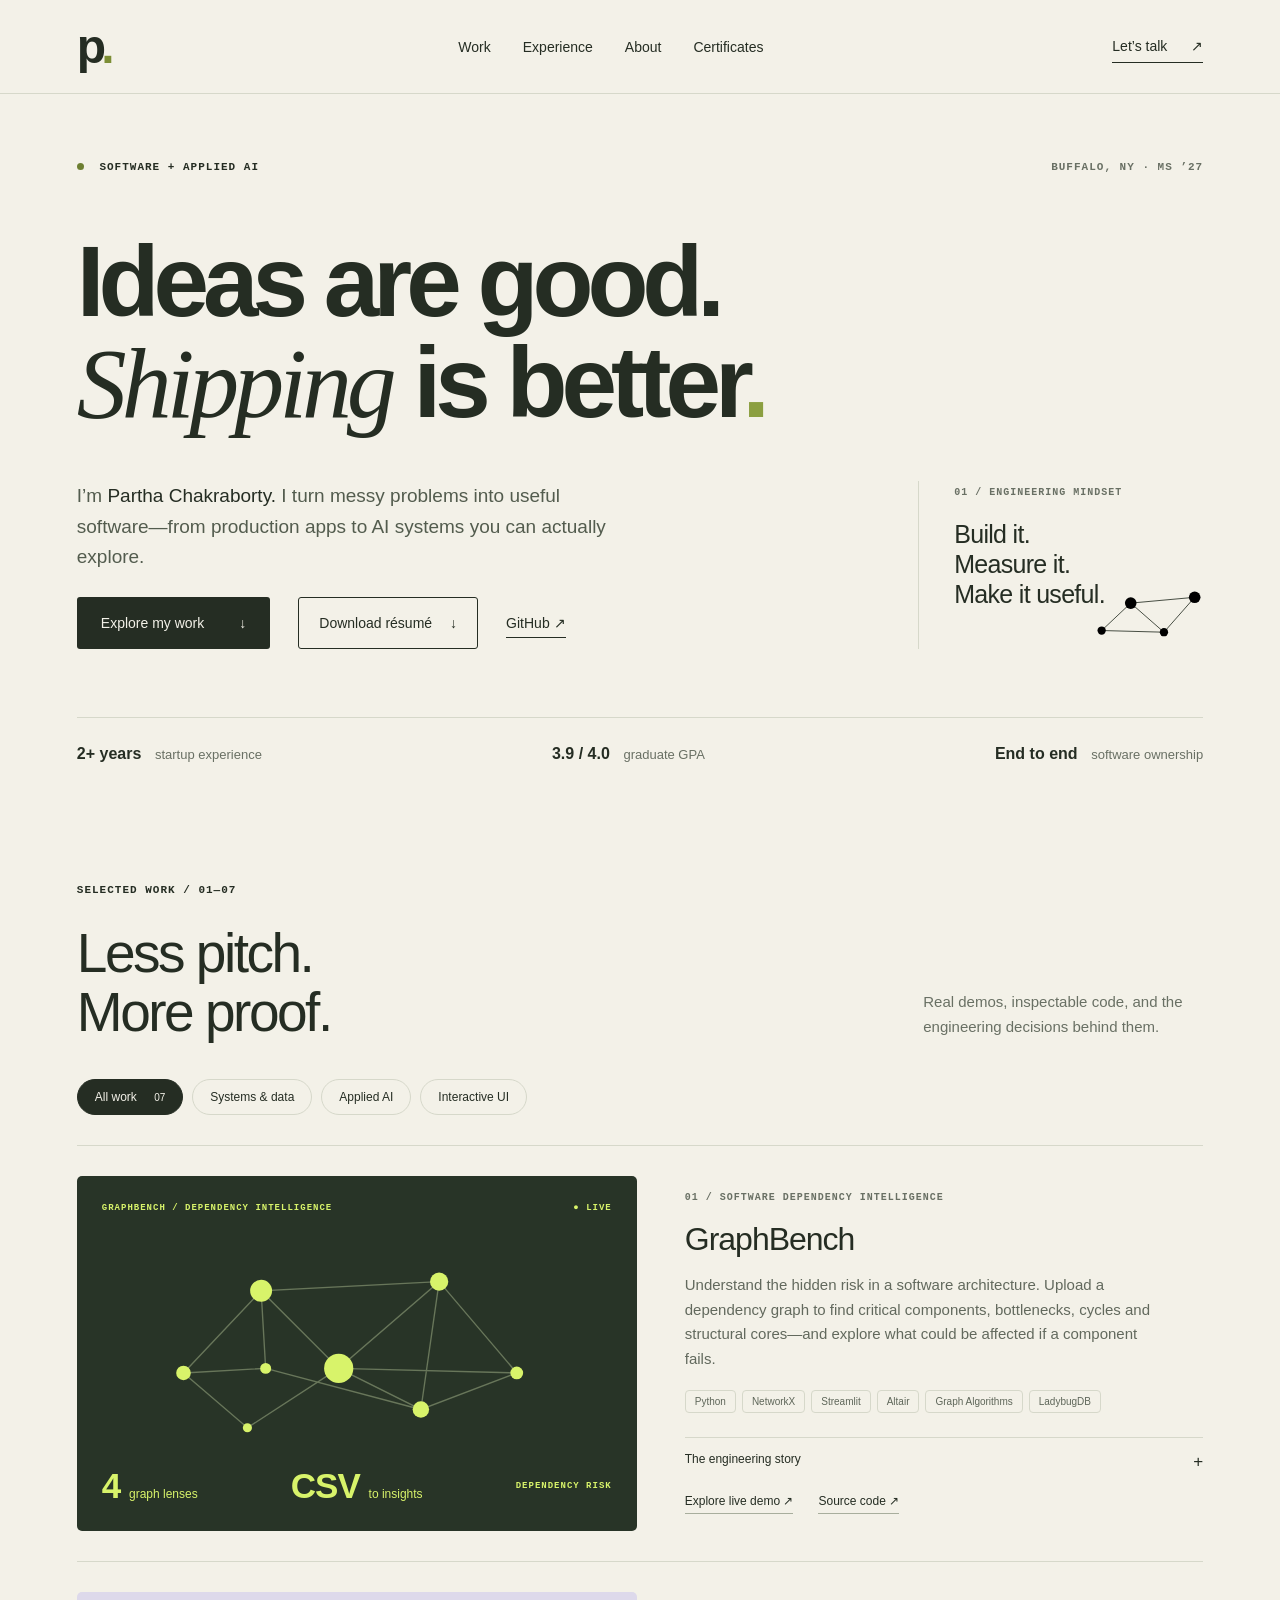
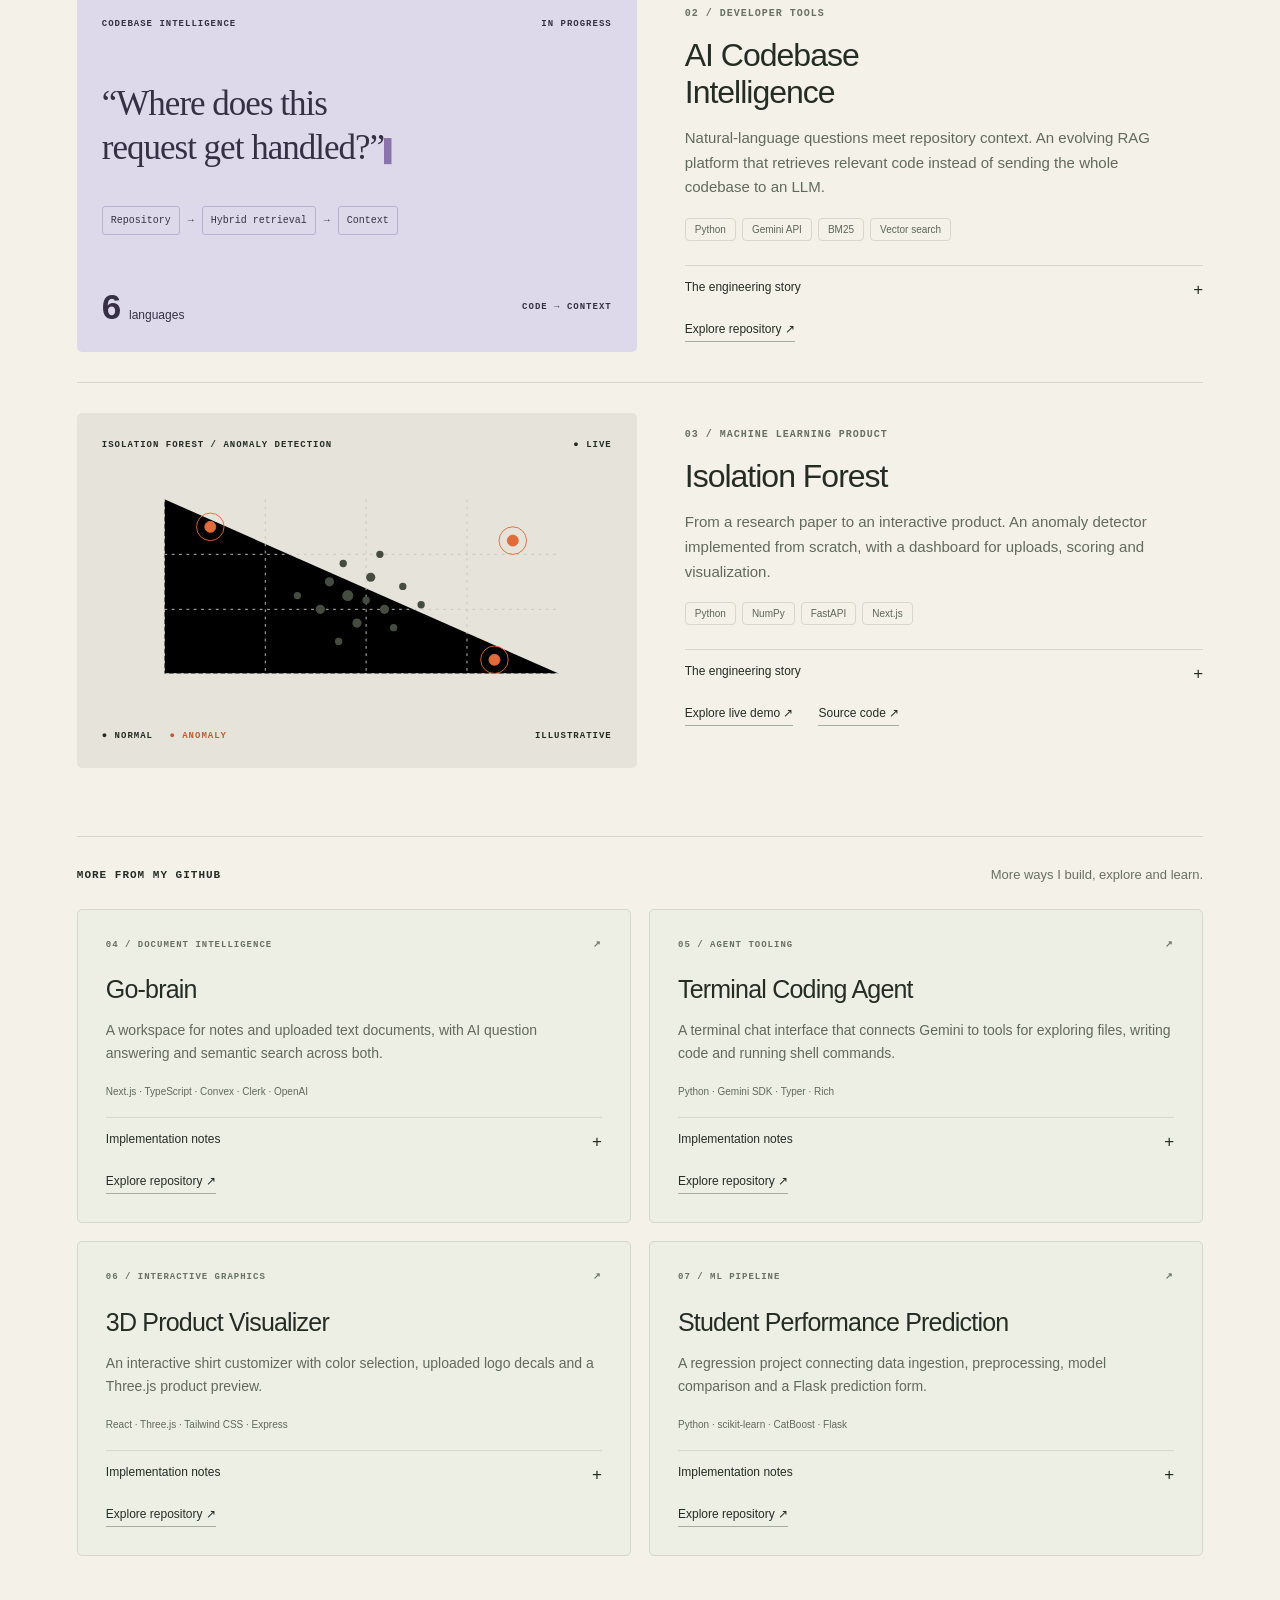
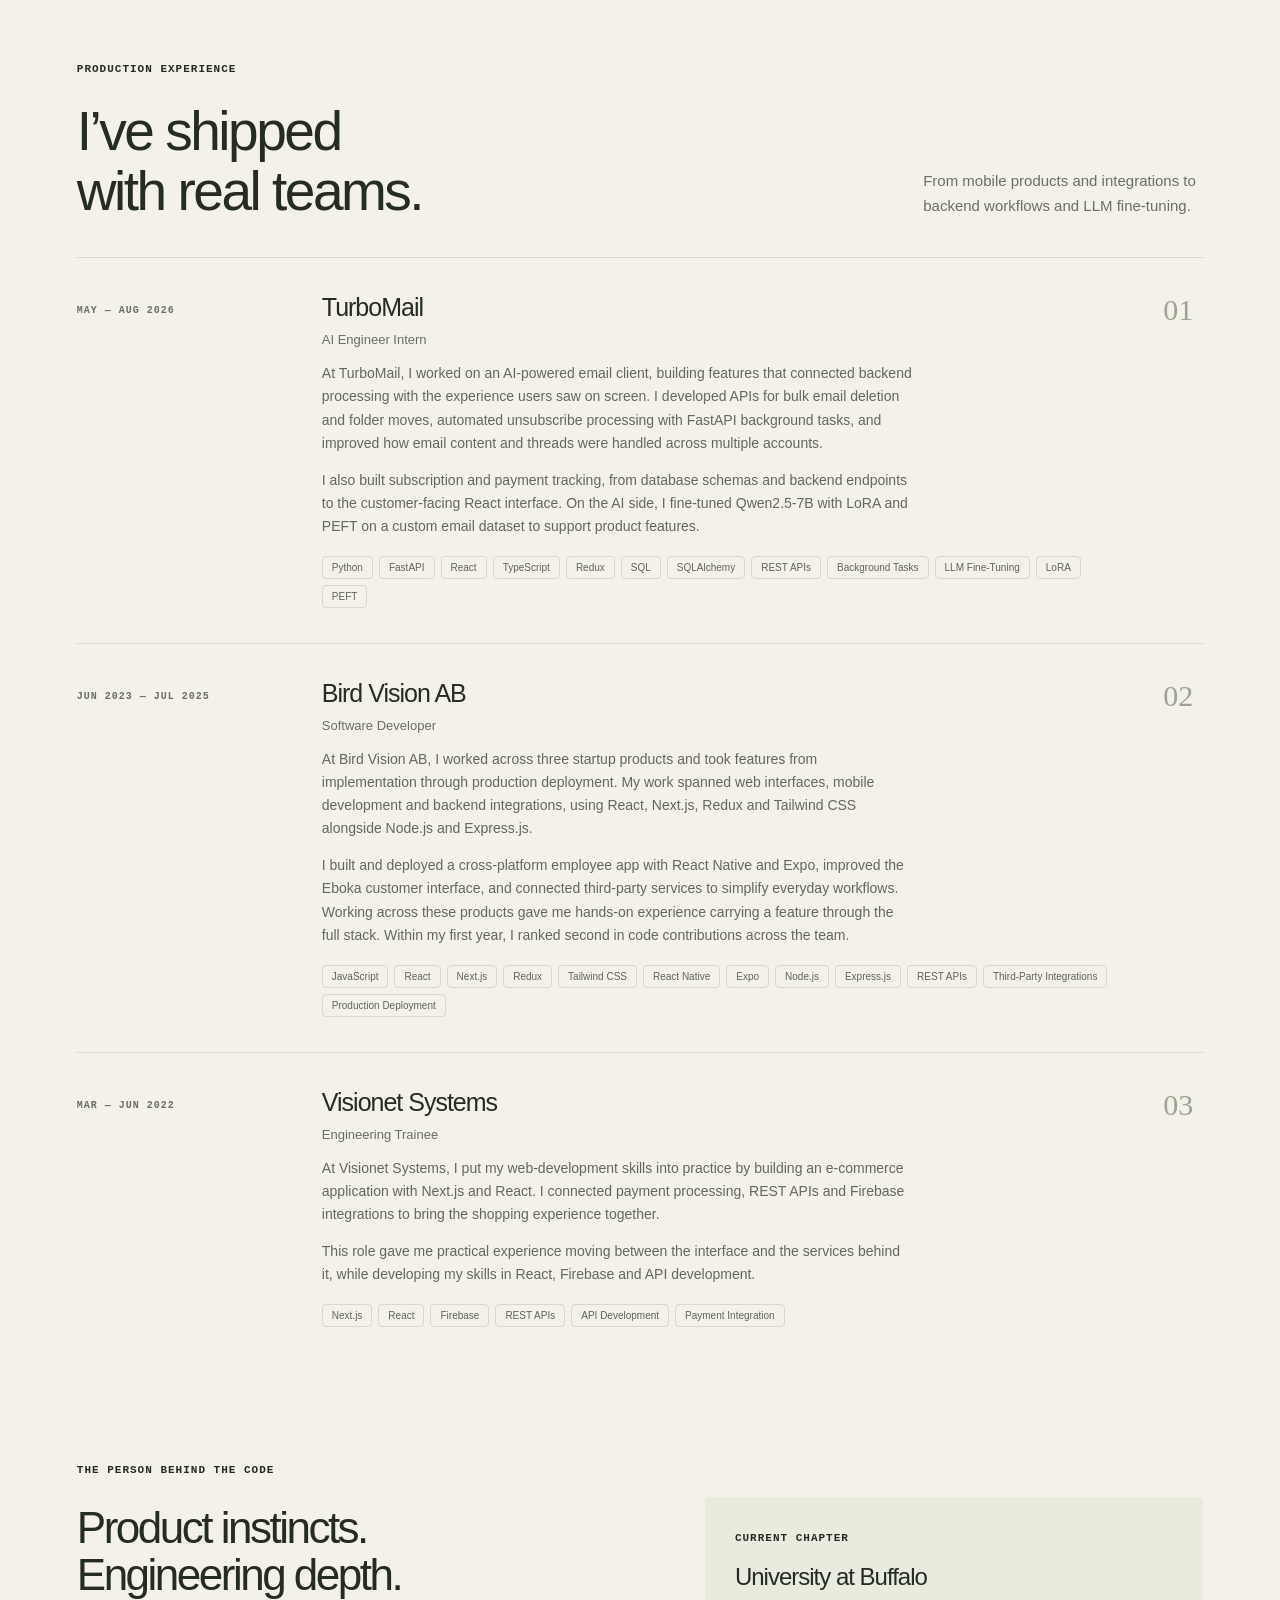
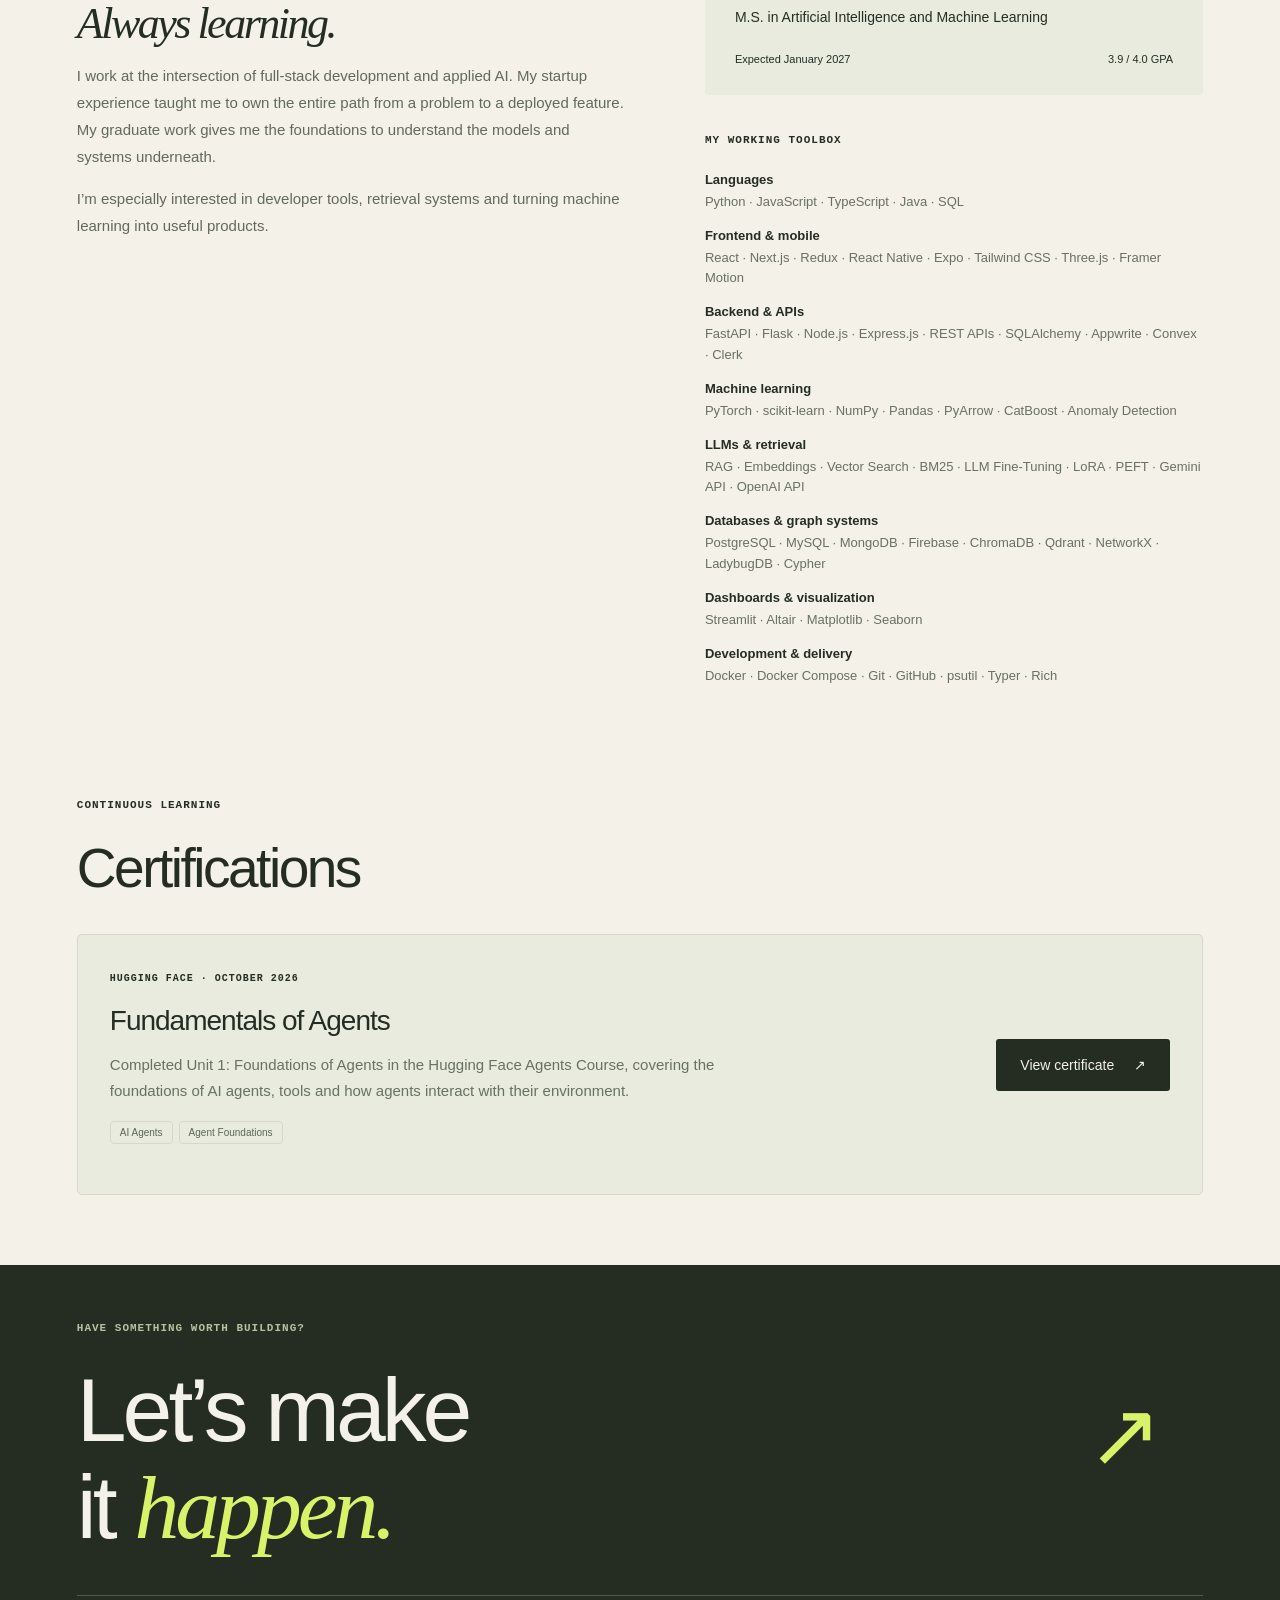
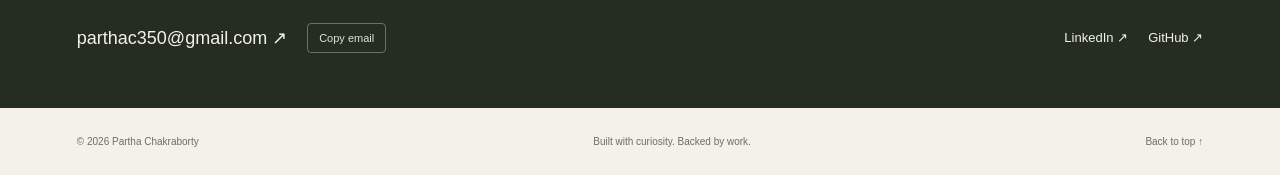
==== commit 67bff58f: "Add files via upload" ====
--- a/index.html
+++ b/index.html
@@ -1,6 +1,6 @@
 <!doctype html>
 <html lang="en"><head><meta charset="utf-8"><meta name="viewport" content="width=device-width,initial-scale=1"><meta name="theme-color" content="#f3f1e8"><title>Partha Chakraborty — Software & AI Engineer</title><meta name="description" content="Partha Chakraborty builds production software and applied AI systems. Explore GraphBench, AI Codebase Intelligence, and Isolation Forest."><link rel="icon" href="data:image/svg+xml,%3Csvg xmlns='http://www.w3.org/2000/svg' viewBox='0 0 100 100'%3E%3Crect width='100' height='100' rx='20' fill='%23252d23'/%3E%3Ctext x='18' y='70' font-size='60' fill='%23d8f36a'%3Ep.%3C/text%3E%3C/svg%3E"><link rel="stylesheet" href="style.css"></head>
-<body><a class="skip" href="#main">Skip to content</a><header><a class="brand" href="#" aria-label="Partha, home">p<span>.</span></a><nav aria-label="Main navigation"><a href="#work">Work</a><a href="#experience">Experience</a><a href="#about">About</a></nav><a class="nav-contact" href="#contact">Let’s talk <span>↗</span></a></header>
+<body><a class="skip" href="#main">Skip to content</a><header><a class="brand" href="#" aria-label="Partha, home">p<span>.</span></a><nav aria-label="Main navigation"><a href="#work">Work</a><a href="#experience">Experience</a><a href="#about">About</a><a href="#certifications">Certificates</a></nav><a class="nav-contact" href="#contact">Let’s talk <span>↗</span></a></header>
 <main id="main"><section class="hero"><div class="hero-top"><p class="eyebrow"><span class="status"></span> SOFTWARE + APPLIED AI</p><p class="location">BUFFALO, NY · MS ’27</p></div><h1>Ideas are good.<br><em>Shipping</em> is better<span class="lime">.</span></h1><div class="hero-bottom"><div><p class="intro">I’m <strong>Partha Chakraborty.</strong> I turn messy problems into useful software—from production apps to AI systems you can actually explore.</p><div class="actions"><a class="button dark" href="#work">Explore my work <span>↓</span></a><a class="button resume-button" href="./resume.pdf" download="Partha_Chakraborty_Resume.pdf">Download résumé <span aria-hidden="true">↓</span></a><a class="text-link" href="https://github.com/parthacs1999" target="_blank" rel="noopener noreferrer">GitHub ↗</a></div></div><div class="build-note"><span class="mono">01 / ENGINEERING MINDSET</span><p>Build it.<br>Measure it.<br>Make it useful.</p><svg viewBox="0 0 130 70" aria-hidden="true"><path d="M8 50 L43 17 L83 52 L120 10 M8 50 L83 52 M43 17 L120 10" fill="none" stroke="currentColor"/><circle cx="8" cy="50" r="5"/><circle cx="43" cy="17" r="7"/><circle cx="83" cy="52" r="5"/><circle cx="120" cy="10" r="7"/></svg></div></div><div class="credentials"><span><b>2+ years</b> startup experience</span><span><b>3.9 / 4.0</b> graduate GPA</span><span><b>End to end</b> software ownership</span></div></section>
 <section id="work" class="work"><div class="section-heading"><div><p class="eyebrow">SELECTED WORK / 01—07</p><h2>Less pitch.<br>More proof.</h2></div><p>Real demos, inspectable code, and the engineering decisions behind them.</p></div><div class="filters" role="group" aria-label="Filter projects"><button class="active" data-filter="all" aria-pressed="true">All work <span>07</span></button><button data-filter="systems" aria-pressed="false">Systems & data</button><button data-filter="ai" aria-pressed="false">Applied AI</button><button data-filter="frontend" aria-pressed="false">Interactive UI</button></div>
 <article class="project graph" data-category="systems"><div class="project-art graph-art"><div class="art-top mono"><span>GRAPHBENCH / DEPENDENCY INTELLIGENCE</span><span>● LIVE</span></div><svg class="network" viewBox="0 0 500 230" role="img" aria-label="An abstract graph with interconnected nodes"><g fill="none" stroke="#68765a" stroke-width="1.5"><path d="M60 150L145 60L230 145L340 50L425 150L320 190L230 145L145 60L340 50M60 150L130 210L230 145M145 60L150 145L60 150M150 145L320 190M340 50L320 190M230 145L425 150"/></g><g fill="#d8f36a"><circle cx="60" cy="150" r="8"/><circle cx="145" cy="60" r="12"/><circle cx="230" cy="145" r="16"/><circle cx="340" cy="50" r="10"/><circle cx="425" cy="150" r="7"/><circle cx="320" cy="190" r="9"/><circle cx="130" cy="210" r="5"/><circle cx="150" cy="145" r="6"/></g></svg><div class="art-bottom"><b>4 <small>graph lenses</small></b><b>CSV <small>to insights</small></b><span class="mono">DEPENDENCY RISK</span></div></div><div class="project-copy"><span class="mono project-number">01 / SOFTWARE DEPENDENCY INTELLIGENCE</span><h3>GraphBench</h3><p>Understand the hidden risk in a software architecture. Upload a dependency graph to find critical components, bottlenecks, cycles and structural cores—and explore what could be affected if a component fails.</p><div class="tags"><span>Python</span><span>NetworkX</span><span>Streamlit</span><span>Altair</span><span>Graph Algorithms</span><span>LadybugDB</span></div><details><summary>The engineering story <span>+</span></summary><div class="story"><p><strong>Why I built it.</strong> GraphBench started as a correctness-first comparison of NetworkX and LadybugDB. It evolved into a tool that helps people interpret software dependency graphs and review architectural risk.</p><p><strong>The workflow.</strong> Choose the guided sample or upload a CSV, confirm which component depends on which, then validate the graph before analysis. Reports turn graph structure into plain-language evidence and recommended next actions.</p><p><strong>The analysis.</strong> PageRank highlights influential dependencies, betweenness centrality surfaces path bottlenecks, cycle detection exposes circular relationships, and K-core finds deeply embedded structural layers. The Graph Explorer offers four visual lenses with zooming, panning and focused subgraphs.</p><p><strong>Failure impact.</strong> Select a component to inspect direct and indirect dependents, blast-radius percentage, impact depth and shortest dependency paths. These are structural review signals to interpret alongside runtime context.</p><p><strong>Engineering foundations.</strong> CSV health checks and exportable JSON/CSV reports sit alongside the original latency, throughput, ingestion and resource benchmarks. Separate benchmark-review runs reached 1 million nodes / 5 million edges; that is a research scale, rather than a claim about the live dependency analyzer’s capacity.</p></div></details><div class="project-links"><a href="https://graphbench-niemzx4ou3jkksk7sej66t.streamlit.app/" target="_blank" rel="noopener noreferrer">Explore live demo ↗</a><a href="https://github.com/parthacs1999/graphbench" target="_blank" rel="noopener noreferrer">Source code ↗</a></div></div></article>
@@ -8,4 +8,4 @@
 <article class="project forest" data-category="ai"><div class="project-art forest-art"><div class="art-top mono"><span>ISOLATION FOREST / ANOMALY DETECTION</span><span>● LIVE</span></div><svg viewBox="0 0 500 240" class="scatter" role="img" aria-label="Illustrative anomaly plot, with normal points clustered and three outliers highlighted"><g stroke="#cbc8bf" stroke-dasharray="3 5"><path d="M40 20V210H470M40 80H470M40 140H470M150 20V210M260 20V210M370 20V210"/></g><g fill="#454d40"><circle cx="220" cy="110" r="5"/><circle cx="240" cy="125" r="6"/><circle cx="265" cy="105" r="5"/><circle cx="280" cy="140" r="5"/><circle cx="210" cy="140" r="5"/><circle cx="250" cy="155" r="5"/><circle cx="300" cy="115" r="4"/><circle cx="235" cy="90" r="4"/><circle cx="185" cy="125" r="4"/><circle cx="275" cy="80" r="4"/><circle cx="230" cy="175" r="4"/><circle cx="290" cy="160" r="4"/><circle cx="260" cy="130" r="4"/><circle cx="320" cy="135" r="4"/></g><g fill="#e06b3b" stroke="#e06b3b"><circle cx="90" cy="50" r="6"/><circle cx="420" cy="65" r="6"/><circle cx="400" cy="195" r="6"/><circle cx="90" cy="50" r="15" fill="none"/><circle cx="420" cy="65" r="15" fill="none"/><circle cx="400" cy="195" r="15" fill="none"/></g></svg><div class="art-bottom"><span class="mono">● NORMAL <span class="orange">● ANOMALY</span></span><span class="mono">ILLUSTRATIVE</span></div></div><div class="project-copy"><span class="mono project-number">03 / MACHINE LEARNING PRODUCT</span><h3>Isolation Forest</h3><p>From a research paper to an interactive product. An anomaly detector implemented from scratch, with a dashboard for uploads, scoring and visualization.</p><div class="tags"><span>Python</span><span>NumPy</span><span>FastAPI</span><span>Next.js</span></div><details><summary>The engineering story <span>+</span></summary><div class="story"><p><strong>Idea.</strong> Anomalies are often isolated with fewer random splits than typical observations.</p><p><strong>Built.</strong> Tree construction, training and anomaly scoring from the original algorithm, connected to a FastAPI backend and Next.js dashboard.</p><p><strong>Product.</strong> Upload data, run the model and explore the resulting anomaly visualization in one workflow.</p></div></details><div class="project-links"><a href="https://isolation-forest-dashboard.vercel.app/" target="_blank" rel="noopener noreferrer">Explore live demo ↗</a><a href="https://github.com/parthacs1999/isolation-forest" target="_blank" rel="noopener noreferrer">Source code ↗</a></div></div></article><div class="more-work"><div class="more-heading"><p class="eyebrow">MORE FROM MY GITHUB</p><p>More ways I build, explore and learn.</p></div><div class="repo-grid"><article class="repo-card" data-category="ai"><div class="repo-label mono"><span>04 / DOCUMENT INTELLIGENCE</span><span>↗</span></div><h3>Go-brain</h3><p>A workspace for notes and uploaded text documents, with AI question answering and semantic search across both.</p><div class="repo-stack">Next.js · TypeScript · Convex · Clerk · OpenAI</div><details><summary>Implementation notes <span>+</span></summary><p class="story">Document chat reads the selected text file, while vector search uses note embeddings and document-description embeddings. The code includes user and organization access checks.</p></details><a class="repo-link" href="https://github.com/parthacs1999/Go-brain" target="_blank" rel="noopener noreferrer">Explore repository ↗</a></article><article class="repo-card" data-category="ai"><div class="repo-label mono"><span>05 / AGENT TOOLING</span><span>↗</span></div><h3>Terminal Coding Agent</h3><p>A terminal chat interface that connects Gemini to tools for exploring files, writing code and running shell commands.</p><div class="repo-stack">Python · Gemini SDK · Typer · Rich</div><details><summary>Implementation notes <span>+</span></summary><p class="story">A prototype built around an explore, execute and verify loop, with a multi-turn chat session and automatic function calling. It is an experiment in local coding workflows.</p></details><a class="repo-link" href="https://github.com/parthacs1999/coding-agent" target="_blank" rel="noopener noreferrer">Explore repository ↗</a></article><article class="repo-card" data-category="frontend"><div class="repo-label mono"><span>06 / INTERACTIVE GRAPHICS</span><span>↗</span></div><h3>3D Product Visualizer</h3><p>An interactive shirt customizer with color selection, uploaded logo decals and a Three.js product preview.</p><div class="repo-stack">React · Three.js · Tailwind CSS · Express</div><details><summary>Implementation notes <span>+</span></summary><p class="story">Includes an AI image-generation integration and an Express route. The checked-in client calls a local backend for that feature; this portfolio links to the source rather than claiming a verified live AI demo.</p></details><a class="repo-link" href="https://github.com/parthacs1999/project-3d-product-visualizer" target="_blank" rel="noopener noreferrer">Explore repository ↗</a></article><article class="repo-card" data-category="ai"><div class="repo-label mono"><span>07 / ML PIPELINE</span><span>↗</span></div><h3>Student Performance Prediction</h3><p>A regression project connecting data ingestion, preprocessing, model comparison and a Flask prediction form.</p><div class="repo-stack">Python · scikit-learn · CatBoost · Flask</div><details><summary>Implementation notes <span>+</span></summary><p class="story">The trainer compares seven regressors and saves a selected model. The web form uses student attributes and reading/writing scores as inputs. No unverified accuracy figures are reported.</p></details><a class="repo-link" href="https://github.com/parthacs1999/student-performace-prediction" target="_blank" rel="noopener noreferrer">Explore repository ↗</a></article></div></div><p id="filter-status" class="sr-only" role="status" aria-live="polite">Showing all 7 projects.</p></section>
 <section id="experience" class="experience"><div class="section-heading"><div><p class="eyebrow">PRODUCTION EXPERIENCE</p><h2>I’ve shipped<br>with real teams.</h2></div><p>From mobile products and integrations to backend workflows and LLM fine-tuning.</p></div><div class="job"><p class="mono">MAY — AUG 2026</p><div><h3>TurboMail</h3><span>AI Engineer Intern</span><p>At TurboMail, I worked on an AI-powered email client, building features that connected backend processing with the experience users saw on screen. I developed APIs for bulk email deletion and folder moves, automated unsubscribe processing with FastAPI background tasks, and improved how email content and threads were handled across multiple accounts.</p><p>I also built subscription and payment tracking, from database schemas and backend endpoints to the customer-facing React interface. On the AI side, I fine-tuned Qwen2.5-7B with LoRA and PEFT on a custom email dataset to support product features.</p><div class="tags"><span>Python</span><span>FastAPI</span><span>React</span><span>TypeScript</span><span>Redux</span><span>SQL</span><span>SQLAlchemy</span><span>REST APIs</span><span>Background Tasks</span><span>LLM Fine-Tuning</span><span>LoRA</span><span>PEFT</span></div></div><span class="job-index">01</span></div><div class="job"><p class="mono">JUN 2023 — JUL 2025</p><div><h3>Bird Vision AB</h3><span>Software Developer</span><p>At Bird Vision AB, I worked across three startup products and took features from implementation through production deployment. My work spanned web interfaces, mobile development and backend integrations, using React, Next.js, Redux and Tailwind CSS alongside Node.js and Express.js.</p><p>I built and deployed a cross-platform employee app with React Native and Expo, improved the Eboka customer interface, and connected third-party services to simplify everyday workflows. Working across these products gave me hands-on experience carrying a feature through the full stack. Within my first year, I ranked second in code contributions across the team.</p><div class="tags"><span>JavaScript</span><span>React</span><span>Next.js</span><span>Redux</span><span>Tailwind CSS</span><span>React Native</span><span>Expo</span><span>Node.js</span><span>Express.js</span><span>REST APIs</span><span>Third-Party Integrations</span><span>Production Deployment</span></div></div><span class="job-index">02</span></div><div class="job"><p class="mono">MAR — JUN 2022</p><div><h3>Visionet Systems</h3><span>Engineering Trainee</span><p>At Visionet Systems, I put my web-development skills into practice by building an e-commerce application with Next.js and React. I connected payment processing, REST APIs and Firebase integrations to bring the shopping experience together.</p><p>This role gave me practical experience moving between the interface and the services behind it, while developing my skills in React, Firebase and API development.</p><div class="tags"><span>Next.js</span><span>React</span><span>Firebase</span><span>REST APIs</span><span>API Development</span><span>Payment Integration</span></div></div><span class="job-index">03</span></div></section>
 <section id="about" class="about"><div><p class="eyebrow">THE PERSON BEHIND THE CODE</p><h2>Product instincts.<br>Engineering depth.<br><em>Always learning.</em></h2><p>I work at the intersection of full-stack development and applied AI. My startup experience taught me to own the entire path from a problem to a deployed feature. My graduate work gives me the foundations to understand the models and systems underneath.</p><p>I’m especially interested in developer tools, retrieval systems and turning machine learning into useful products.</p></div><div class="about-right"><div class="education"><span class="mono">CURRENT CHAPTER</span><h3>University at Buffalo</h3><p>M.S. in Artificial Intelligence and Machine Learning</p><div><span>Expected January 2027</span><b>3.9 / 4.0 GPA</b></div></div><div class="toolbox"><span class="mono">MY WORKING TOOLBOX</span><dl><dt>Languages</dt><dd>Python · JavaScript · TypeScript · Java · SQL</dd><dt>Frontend &amp; mobile</dt><dd>React · Next.js · Redux · React Native · Expo · Tailwind CSS · Three.js · Framer Motion</dd><dt>Backend &amp; APIs</dt><dd>FastAPI · Flask · Node.js · Express.js · REST APIs · SQLAlchemy · Appwrite · Convex · Clerk</dd><dt>Machine learning</dt><dd>PyTorch · scikit-learn · NumPy · Pandas · PyArrow · CatBoost · Anomaly Detection</dd><dt>LLMs &amp; retrieval</dt><dd>RAG · Embeddings · Vector Search · BM25 · LLM Fine-Tuning · LoRA · PEFT · Gemini API · OpenAI API</dd><dt>Databases &amp; graph systems</dt><dd>PostgreSQL · MySQL · MongoDB · Firebase · ChromaDB · Qdrant · NetworkX · LadybugDB · Cypher</dd><dt>Dashboards &amp; visualization</dt><dd>Streamlit · Altair · Matplotlib · Seaborn</dd><dt>Development &amp; delivery</dt><dd>Docker · Docker Compose · Git · GitHub · psutil · Typer · Rich</dd></dl></div></div></section>
-<section class="contact" id="contact"><p class="eyebrow">HAVE SOMETHING WORTH BUILDING?</p><h2>Let’s make<br>it <em>happen.</em> <span>↗</span></h2><div class="contact-bottom"><a href="mailto:parthac350@gmail.com">parthac350@gmail.com ↗</a><button id="copy-email" aria-label="Copy email address">Copy email</button><span id="copy-status" role="status" aria-live="polite"></span><a href="https://www.linkedin.com/in/partha-chakraborty-a737541b2" target="_blank" rel="noopener noreferrer">LinkedIn ↗</a><a href="https://github.com/parthacs1999" target="_blank" rel="noopener noreferrer">GitHub ↗</a></div></section></main><footer><span>© <span id="year">2026</span> Partha Chakraborty</span><span>Built with curiosity. Backed by work.</span><a href="#">Back to top ↑</a></footer><script src="app.js"></script></body></html>
+<section class="certifications" id="certifications"><div class="section-heading"><div><p class="eyebrow">CONTINUOUS LEARNING</p><h2>Certifications</h2></div></div><article class="certificate-card"><div><span class="mono">HUGGING FACE · OCTOBER 2026</span><h3>Fundamentals of Agents</h3><p>Completed Unit 1: Foundations of Agents in the Hugging Face Agents Course, covering the foundations of AI agents, tools and how agents interact with their environment.</p><div class="tags"><span>AI Agents</span><span>Agent Foundations</span></div></div><a class="button certificate-link" href="./certificate.webp" target="_blank" rel="noopener noreferrer" aria-label="View Fundamentals of Agents certificate (opens in a new tab)">View certificate <span aria-hidden="true">↗</span></a></article></section><section class="contact" id="contact"><p class="eyebrow">HAVE SOMETHING WORTH BUILDING?</p><h2>Let’s make<br>it <em>happen.</em> <span>↗</span></h2><div class="contact-bottom"><a href="mailto:parthac350@gmail.com">parthac350@gmail.com ↗</a><button id="copy-email" aria-label="Copy email address">Copy email</button><span id="copy-status" role="status" aria-live="polite"></span><a href="https://www.linkedin.com/in/partha-chakraborty-a737541b2" target="_blank" rel="noopener noreferrer">LinkedIn ↗</a><a href="https://github.com/parthacs1999" target="_blank" rel="noopener noreferrer">GitHub ↗</a></div></section></main><footer><span>© <span id="year">2026</span> Partha Chakraborty</span><span>Built with curiosity. Backed by work.</span><a href="#">Back to top ↑</a></footer><script src="app.js"></script></body></html>
--- a/style.css
+++ b/style.css
@@ -3,3 +3,5 @@
 .more-work{margin-top:38px}.more-heading{display:flex;justify-content:space-between;gap:20px;border-top:1px solid var(--line);padding-top:30px}.more-heading>p:last-child{font-size:13px;color:var(--muted);margin:0}.repo-grid{display:grid;grid-template-columns:1fr 1fr;gap:18px}.repo-card{border:1px solid var(--line);border-radius:5px;padding:28px;background:#edeee4;display:flex;flex-direction:column}.repo-card[hidden]{display:none}.repo-label{display:flex;justify-content:space-between;font-size:9px;color:var(--muted)}.repo-card h3{font-size:25px;letter-spacing:-.8px;line-height:1.2;margin-top:22px}.repo-card>p{font-size:14px;line-height:1.65;color:#62695d;margin:0 0 18px}.repo-stack{font-size:10px;line-height:1.8;color:#62695d;margin-top:auto}.repo-link{font-size:12px;align-self:flex-start;border-bottom:1px solid #a8ae9d;padding-bottom:5px;margin-top:22px}.repo-link:hover{color:#6a7e27}.repo-card details{margin-top:16px}@media(max-width:650px){.repo-grid{grid-template-columns:1fr}.repo-card{padding:24px}.more-heading{display:block}.more-heading>p:last-child{margin-bottom:24px}.filters{flex-wrap:wrap}}
 
 .actions{flex-wrap:wrap;row-gap:14px}.resume-button{border:1px solid var(--ink);background:transparent;padding:17px 20px;gap:18px}.resume-button:hover{background:#e4e8d8}
+
+.certifications{padding:0 6% 70px}.certificate-card{display:flex;align-items:center;justify-content:space-between;gap:35px;border:1px solid var(--line);background:#e8ebde;padding:32px;border-radius:5px}.certificate-card h3{font-size:28px;margin-top:18px}.certificate-card p{max-width:620px;font-size:15px;line-height:1.7;color:var(--muted)}.certificate-card .mono{font-size:10px}.certificate-link{flex-shrink:0;background:var(--ink);color:var(--paper);gap:20px}.certificate-link:hover{background:#435039}@media(max-width:650px){.certificate-card{display:block;padding:24px}.certificate-card h3{font-size:25px}.certificate-card p{font-size:14px}.certificate-link{margin-top:12px}nav{gap:12px;font-size:11px}.certifications{padding-bottom:55px}}
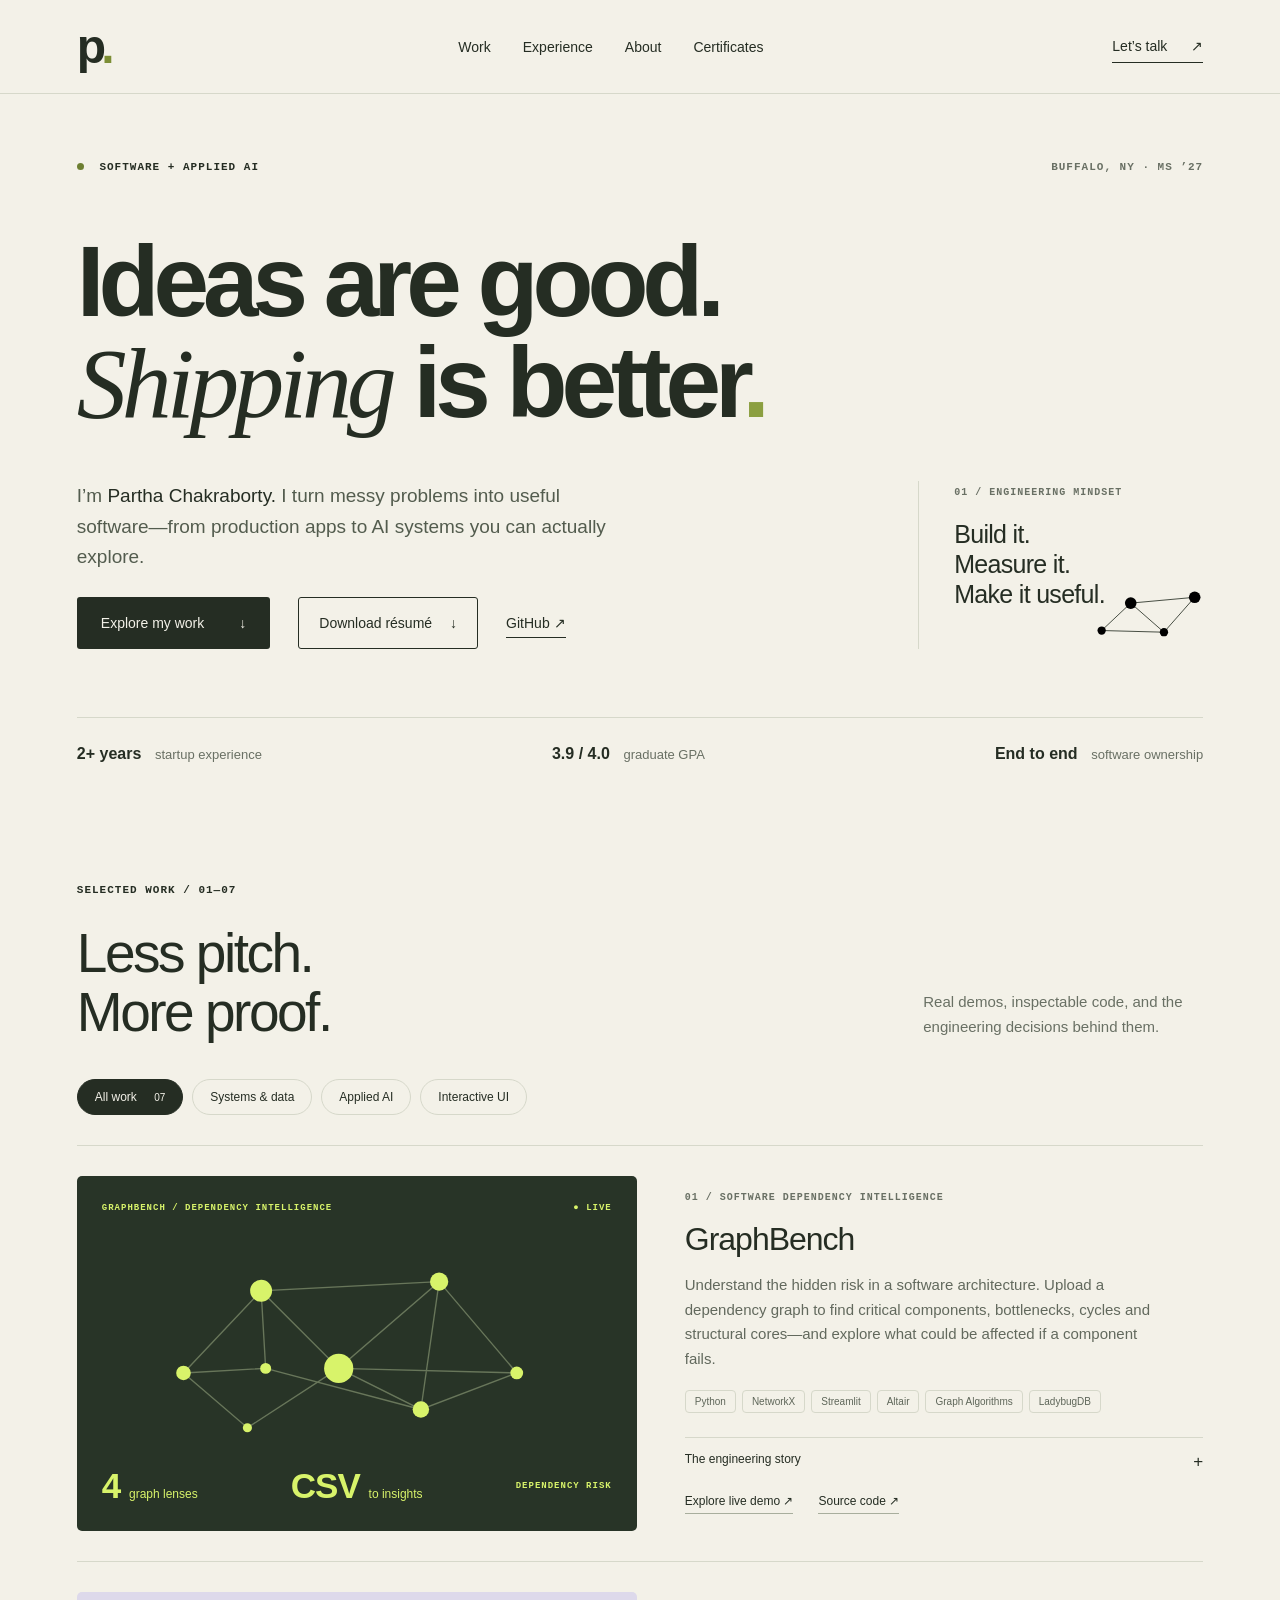
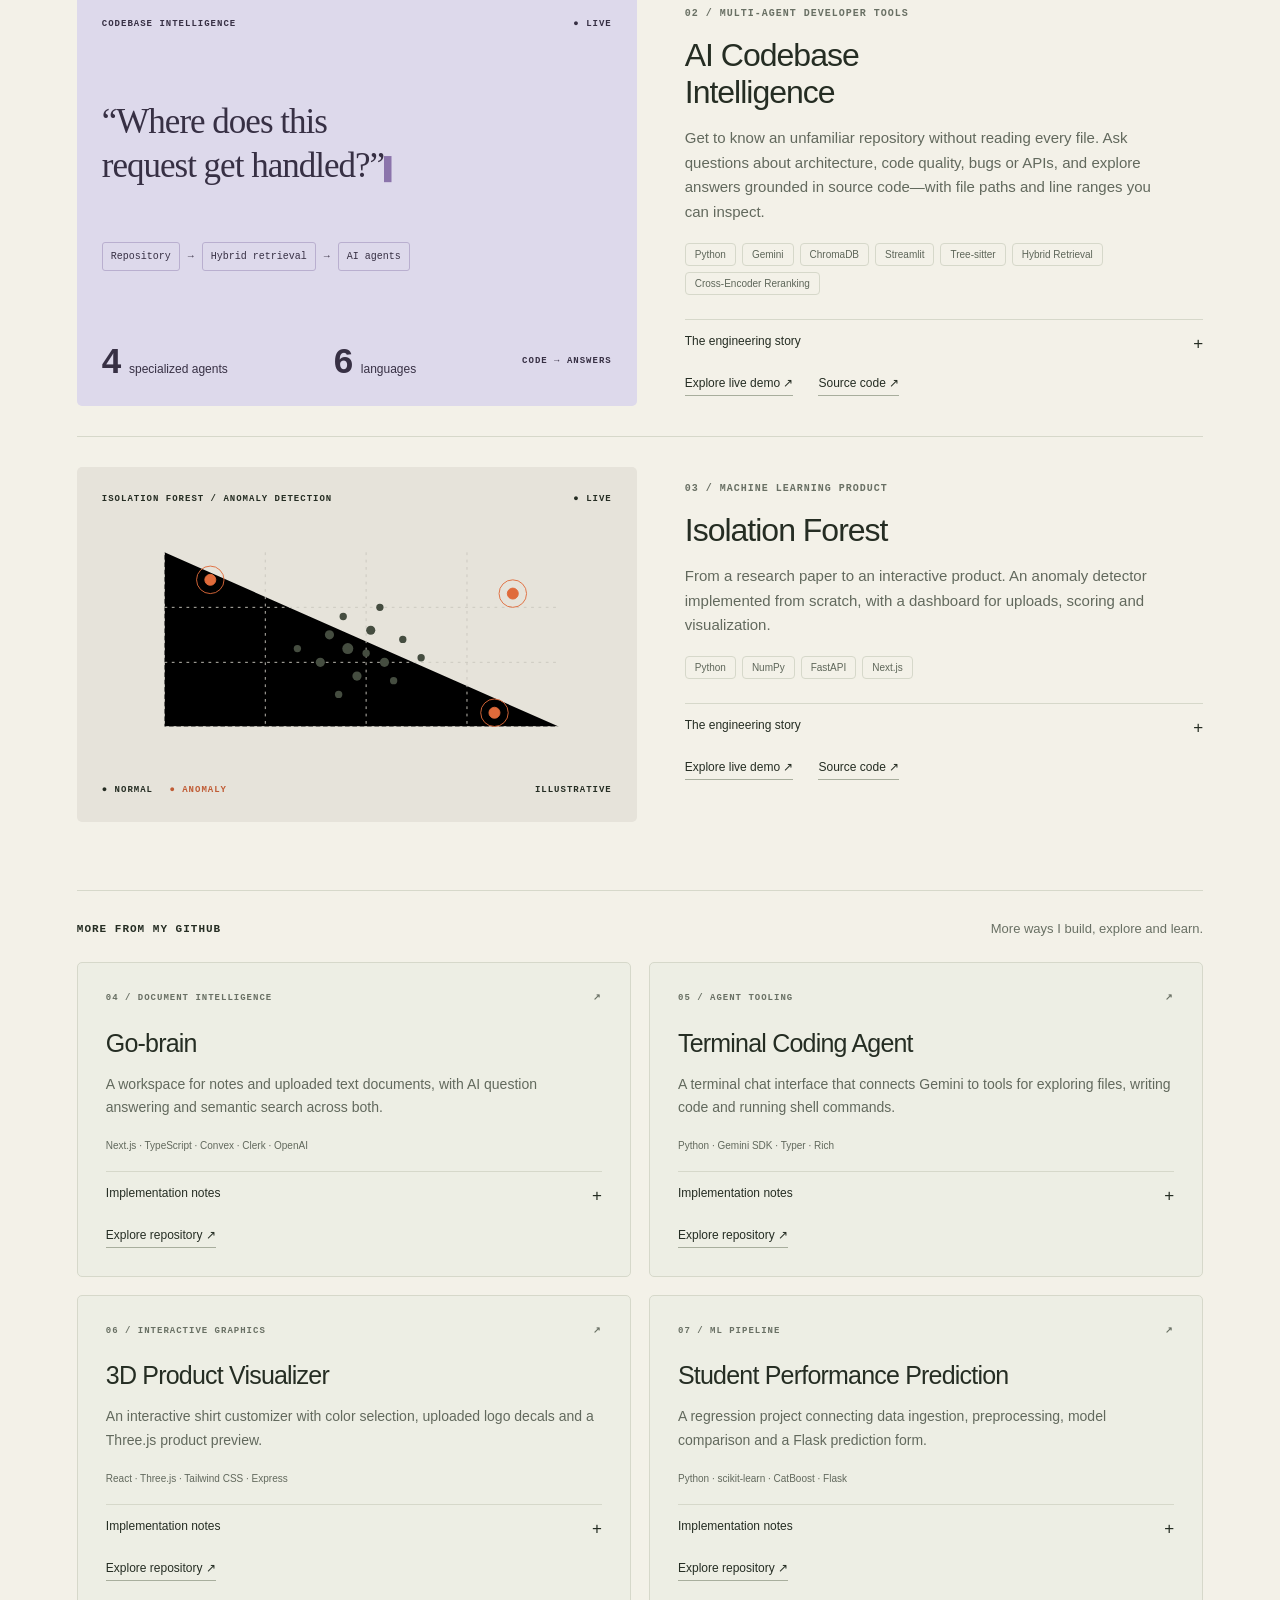
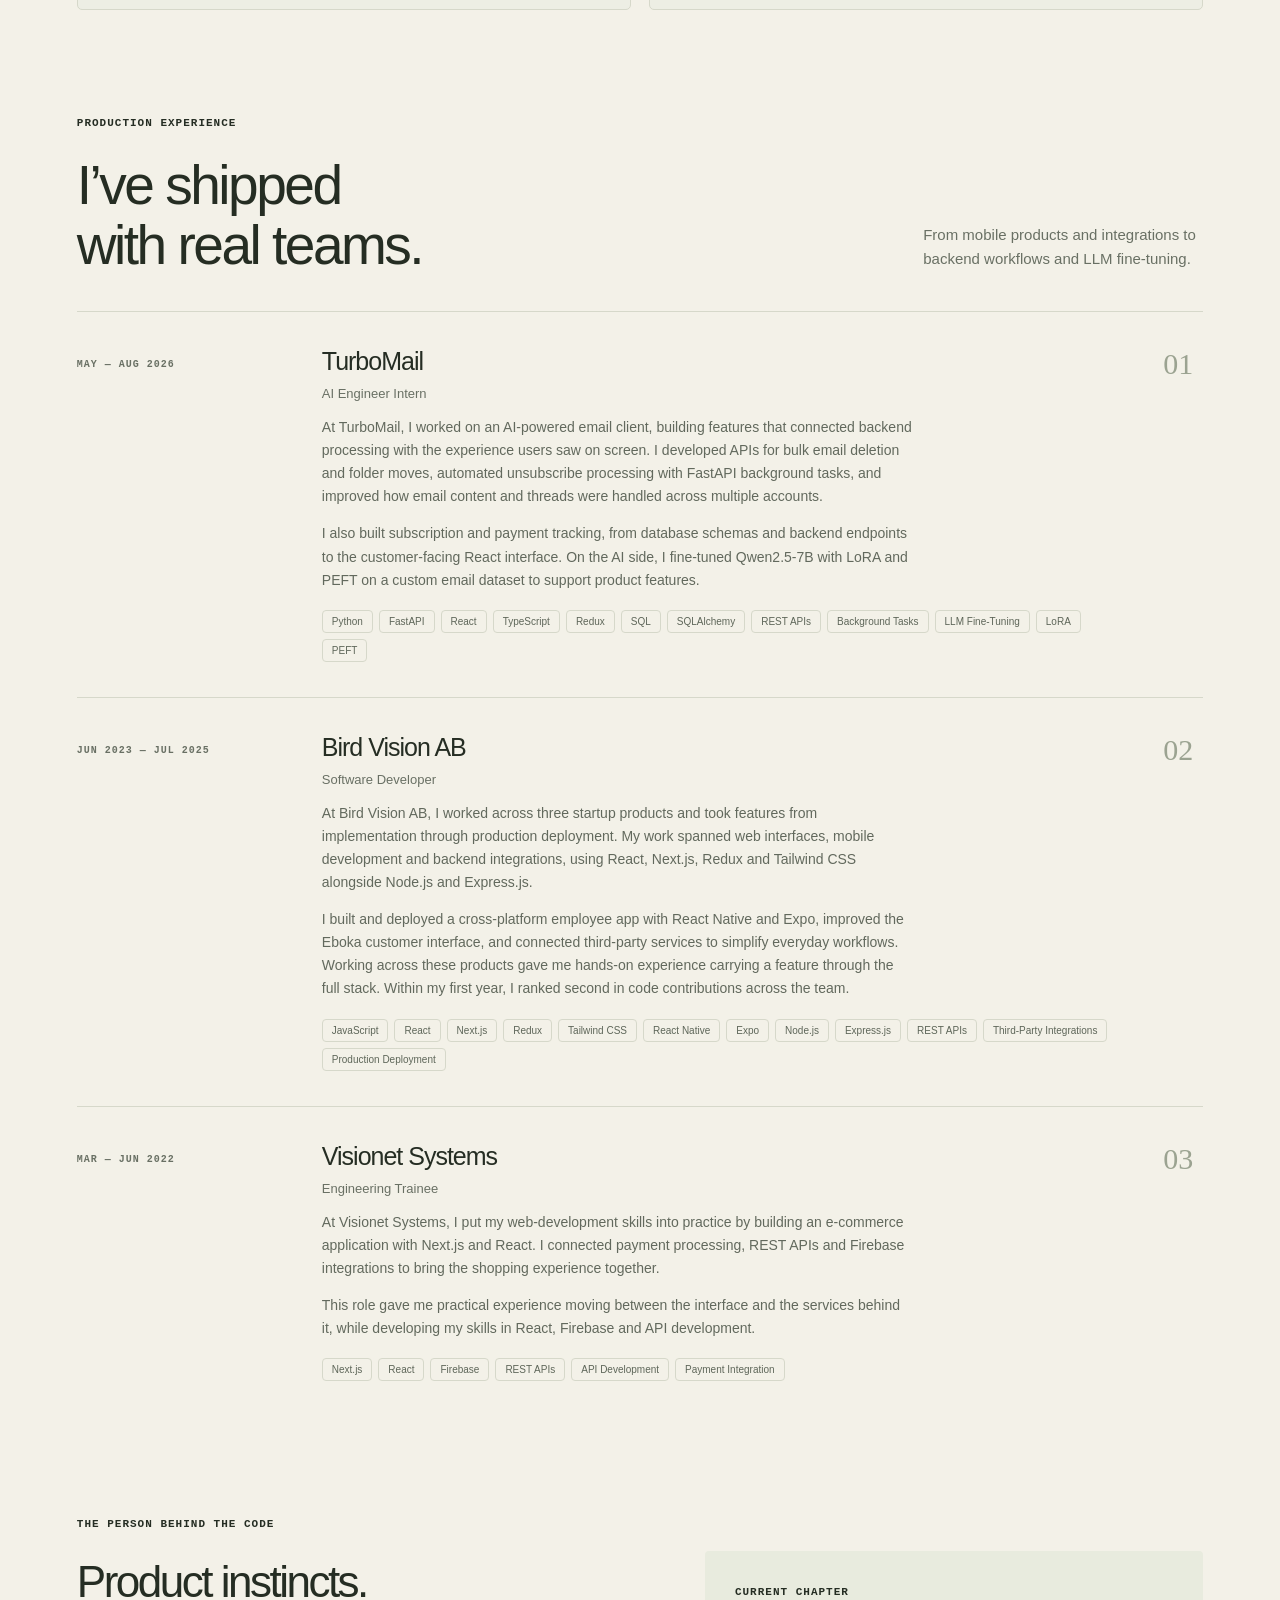
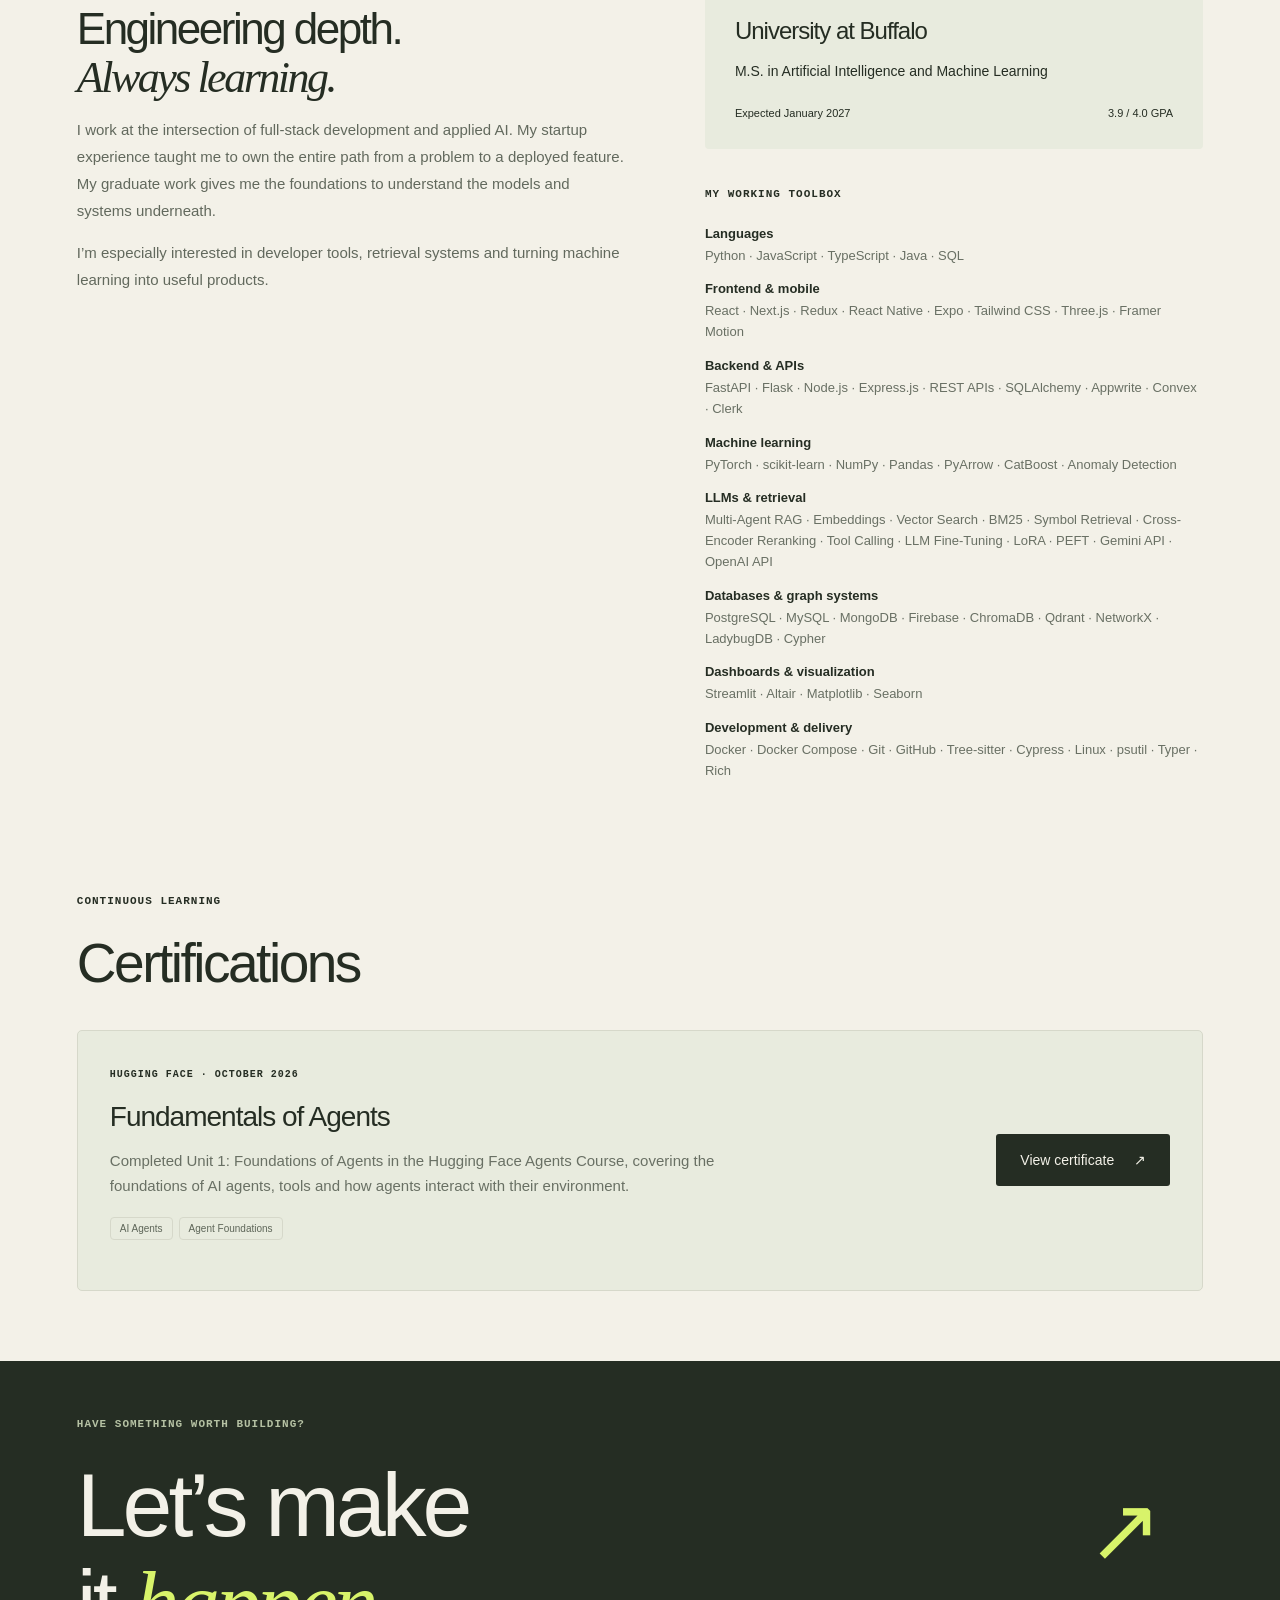
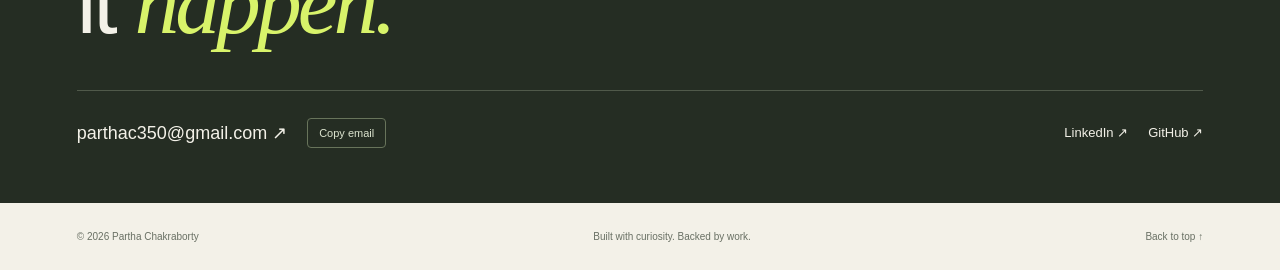
==== commit ce5baa58: "Add files via upload" ====
--- a/index.html
+++ b/index.html
@@ -4,8 +4,8 @@
 <main id="main"><section class="hero"><div class="hero-top"><p class="eyebrow"><span class="status"></span> SOFTWARE + APPLIED AI</p><p class="location">BUFFALO, NY · MS ’27</p></div><h1>Ideas are good.<br><em>Shipping</em> is better<span class="lime">.</span></h1><div class="hero-bottom"><div><p class="intro">I’m <strong>Partha Chakraborty.</strong> I turn messy problems into useful software—from production apps to AI systems you can actually explore.</p><div class="actions"><a class="button dark" href="#work">Explore my work <span>↓</span></a><a class="button resume-button" href="./resume.pdf" download="Partha_Chakraborty_Resume.pdf">Download résumé <span aria-hidden="true">↓</span></a><a class="text-link" href="https://github.com/parthacs1999" target="_blank" rel="noopener noreferrer">GitHub ↗</a></div></div><div class="build-note"><span class="mono">01 / ENGINEERING MINDSET</span><p>Build it.<br>Measure it.<br>Make it useful.</p><svg viewBox="0 0 130 70" aria-hidden="true"><path d="M8 50 L43 17 L83 52 L120 10 M8 50 L83 52 M43 17 L120 10" fill="none" stroke="currentColor"/><circle cx="8" cy="50" r="5"/><circle cx="43" cy="17" r="7"/><circle cx="83" cy="52" r="5"/><circle cx="120" cy="10" r="7"/></svg></div></div><div class="credentials"><span><b>2+ years</b> startup experience</span><span><b>3.9 / 4.0</b> graduate GPA</span><span><b>End to end</b> software ownership</span></div></section>
 <section id="work" class="work"><div class="section-heading"><div><p class="eyebrow">SELECTED WORK / 01—07</p><h2>Less pitch.<br>More proof.</h2></div><p>Real demos, inspectable code, and the engineering decisions behind them.</p></div><div class="filters" role="group" aria-label="Filter projects"><button class="active" data-filter="all" aria-pressed="true">All work <span>07</span></button><button data-filter="systems" aria-pressed="false">Systems & data</button><button data-filter="ai" aria-pressed="false">Applied AI</button><button data-filter="frontend" aria-pressed="false">Interactive UI</button></div>
 <article class="project graph" data-category="systems"><div class="project-art graph-art"><div class="art-top mono"><span>GRAPHBENCH / DEPENDENCY INTELLIGENCE</span><span>● LIVE</span></div><svg class="network" viewBox="0 0 500 230" role="img" aria-label="An abstract graph with interconnected nodes"><g fill="none" stroke="#68765a" stroke-width="1.5"><path d="M60 150L145 60L230 145L340 50L425 150L320 190L230 145L145 60L340 50M60 150L130 210L230 145M145 60L150 145L60 150M150 145L320 190M340 50L320 190M230 145L425 150"/></g><g fill="#d8f36a"><circle cx="60" cy="150" r="8"/><circle cx="145" cy="60" r="12"/><circle cx="230" cy="145" r="16"/><circle cx="340" cy="50" r="10"/><circle cx="425" cy="150" r="7"/><circle cx="320" cy="190" r="9"/><circle cx="130" cy="210" r="5"/><circle cx="150" cy="145" r="6"/></g></svg><div class="art-bottom"><b>4 <small>graph lenses</small></b><b>CSV <small>to insights</small></b><span class="mono">DEPENDENCY RISK</span></div></div><div class="project-copy"><span class="mono project-number">01 / SOFTWARE DEPENDENCY INTELLIGENCE</span><h3>GraphBench</h3><p>Understand the hidden risk in a software architecture. Upload a dependency graph to find critical components, bottlenecks, cycles and structural cores—and explore what could be affected if a component fails.</p><div class="tags"><span>Python</span><span>NetworkX</span><span>Streamlit</span><span>Altair</span><span>Graph Algorithms</span><span>LadybugDB</span></div><details><summary>The engineering story <span>+</span></summary><div class="story"><p><strong>Why I built it.</strong> GraphBench started as a correctness-first comparison of NetworkX and LadybugDB. It evolved into a tool that helps people interpret software dependency graphs and review architectural risk.</p><p><strong>The workflow.</strong> Choose the guided sample or upload a CSV, confirm which component depends on which, then validate the graph before analysis. Reports turn graph structure into plain-language evidence and recommended next actions.</p><p><strong>The analysis.</strong> PageRank highlights influential dependencies, betweenness centrality surfaces path bottlenecks, cycle detection exposes circular relationships, and K-core finds deeply embedded structural layers. The Graph Explorer offers four visual lenses with zooming, panning and focused subgraphs.</p><p><strong>Failure impact.</strong> Select a component to inspect direct and indirect dependents, blast-radius percentage, impact depth and shortest dependency paths. These are structural review signals to interpret alongside runtime context.</p><p><strong>Engineering foundations.</strong> CSV health checks and exportable JSON/CSV reports sit alongside the original latency, throughput, ingestion and resource benchmarks. Separate benchmark-review runs reached 1 million nodes / 5 million edges; that is a research scale, rather than a claim about the live dependency analyzer’s capacity.</p></div></details><div class="project-links"><a href="https://graphbench-niemzx4ou3jkksk7sej66t.streamlit.app/" target="_blank" rel="noopener noreferrer">Explore live demo ↗</a><a href="https://github.com/parthacs1999/graphbench" target="_blank" rel="noopener noreferrer">Source code ↗</a></div></div></article>
-<article class="project rag" data-category="ai"><div class="project-art rag-art"><div class="art-top mono"><span>CODEBASE INTELLIGENCE</span><span>IN PROGRESS</span></div><div class="query">“Where does this<br>request get handled?”<span class="cursor">▌</span></div><div class="retrieval"><span>Repository</span><i>→</i><span>Hybrid retrieval</span><i>→</i><span>Context</span></div><div class="art-bottom"><b>6 <small>languages</small></b><span class="mono">CODE → CONTEXT</span></div></div><div class="project-copy"><span class="mono project-number">02 / DEVELOPER TOOLS</span><h3>AI Codebase<br>Intelligence</h3><p>Natural-language questions meet repository context. An evolving RAG platform that retrieves relevant code instead of sending the whole codebase to an LLM.</p><div class="tags"><span>Python</span><span>Gemini API</span><span>BM25</span><span>Vector search</span></div><details><summary>The engineering story <span>+</span></summary><div class="story"><p><strong>Built.</strong> Repository ingestion, metadata extraction and language-aware chunking for Python, JavaScript, TypeScript, Java, C++ and Go.</p><p><strong>Approach.</strong> Combine semantic search with lexical BM25 retrieval to find code by both meaning and exact identifiers.</p><p><strong>Next.</strong> Persistent lexical retrieval, reranking, evaluation and multi-agent analysis workflows. These are planned extensions.</p></div></details><div class="project-links"><a href="https://github.com/parthacs1999/ai-codebase-intelligence" target="_blank" rel="noopener noreferrer">Explore repository ↗</a></div></div></article>
+<article class="project rag" data-category="ai"><div class="project-art rag-art"><div class="art-top mono"><span>CODEBASE INTELLIGENCE</span><span>● LIVE</span></div><div class="query">“Where does this<br>request get handled?”<span class="cursor">▌</span></div><div class="retrieval"><span>Repository</span><i>→</i><span>Hybrid retrieval</span><i>→</i><span>AI agents</span></div><div class="art-bottom"><b>4 <small>specialized agents</small></b><b>6 <small>languages</small></b><span class="mono">CODE → ANSWERS</span></div></div><div class="project-copy"><span class="mono project-number">02 / MULTI-AGENT DEVELOPER TOOLS</span><h3>AI Codebase<br>Intelligence</h3><p>Get to know an unfamiliar repository without reading every file. Ask questions about architecture, code quality, bugs or APIs, and explore answers grounded in source code—with file paths and line ranges you can inspect.</p><div class="tags"><span>Python</span><span>Gemini</span><span>ChromaDB</span><span>Streamlit</span><span>Tree-sitter</span><span>Hybrid Retrieval</span><span>Cross-Encoder Reranking</span></div><details><summary>The engineering story <span>+</span></summary><div class="story"><p><strong>Why I built it.</strong> Getting comfortable in a new codebase often means jumping between files just to understand one request. I built a deployed RAG application that helps developers ask focused questions about public GitHub and local repositories.</p><p><strong>From code to context.</strong> Tree-sitter parses six languages—Python, JavaScript, TypeScript, Java, C++ and Go—while preserving function, class and file metadata. Semantic search, BM25 and symbol retrieval find relevant chunks, then a cross-encoder reranks them before Gemini generates an answer.</p><p><strong>Four ways to investigate.</strong> The Architect explains structure and execution flow; the Code Reviewer examines quality, security and maintainability; the Bug Finder investigates edge cases and failure conditions; and the Documentation agent explains APIs, classes and functions.</p><p><strong>Follow the evidence.</strong> An interactive source explorer shows retrieved code, file paths and line ranges, with citation checks to connect answers to their source. A one-click sample repository lets visitors try the workflow.</p><p><strong>What I measured.</strong> In an initial eight-question retrieval evaluation on the <code>itsdangerous</code> Python repository, the system achieved 87.5% Hit@5 and 0.750 mean reciprocal rank. These are preliminary results from one small evaluation.</p></div></details><div class="project-links"><a href="https://ai-codebase-intelligent.streamlit.app/" target="_blank" rel="noopener noreferrer">Explore live demo ↗</a><a href="https://github.com/parthacs1999/ai-codebase-intelligence" target="_blank" rel="noopener noreferrer">Source code ↗</a></div></div></article>
 <article class="project forest" data-category="ai"><div class="project-art forest-art"><div class="art-top mono"><span>ISOLATION FOREST / ANOMALY DETECTION</span><span>● LIVE</span></div><svg viewBox="0 0 500 240" class="scatter" role="img" aria-label="Illustrative anomaly plot, with normal points clustered and three outliers highlighted"><g stroke="#cbc8bf" stroke-dasharray="3 5"><path d="M40 20V210H470M40 80H470M40 140H470M150 20V210M260 20V210M370 20V210"/></g><g fill="#454d40"><circle cx="220" cy="110" r="5"/><circle cx="240" cy="125" r="6"/><circle cx="265" cy="105" r="5"/><circle cx="280" cy="140" r="5"/><circle cx="210" cy="140" r="5"/><circle cx="250" cy="155" r="5"/><circle cx="300" cy="115" r="4"/><circle cx="235" cy="90" r="4"/><circle cx="185" cy="125" r="4"/><circle cx="275" cy="80" r="4"/><circle cx="230" cy="175" r="4"/><circle cx="290" cy="160" r="4"/><circle cx="260" cy="130" r="4"/><circle cx="320" cy="135" r="4"/></g><g fill="#e06b3b" stroke="#e06b3b"><circle cx="90" cy="50" r="6"/><circle cx="420" cy="65" r="6"/><circle cx="400" cy="195" r="6"/><circle cx="90" cy="50" r="15" fill="none"/><circle cx="420" cy="65" r="15" fill="none"/><circle cx="400" cy="195" r="15" fill="none"/></g></svg><div class="art-bottom"><span class="mono">● NORMAL <span class="orange">● ANOMALY</span></span><span class="mono">ILLUSTRATIVE</span></div></div><div class="project-copy"><span class="mono project-number">03 / MACHINE LEARNING PRODUCT</span><h3>Isolation Forest</h3><p>From a research paper to an interactive product. An anomaly detector implemented from scratch, with a dashboard for uploads, scoring and visualization.</p><div class="tags"><span>Python</span><span>NumPy</span><span>FastAPI</span><span>Next.js</span></div><details><summary>The engineering story <span>+</span></summary><div class="story"><p><strong>Idea.</strong> Anomalies are often isolated with fewer random splits than typical observations.</p><p><strong>Built.</strong> Tree construction, training and anomaly scoring from the original algorithm, connected to a FastAPI backend and Next.js dashboard.</p><p><strong>Product.</strong> Upload data, run the model and explore the resulting anomaly visualization in one workflow.</p></div></details><div class="project-links"><a href="https://isolation-forest-dashboard.vercel.app/" target="_blank" rel="noopener noreferrer">Explore live demo ↗</a><a href="https://github.com/parthacs1999/isolation-forest" target="_blank" rel="noopener noreferrer">Source code ↗</a></div></div></article><div class="more-work"><div class="more-heading"><p class="eyebrow">MORE FROM MY GITHUB</p><p>More ways I build, explore and learn.</p></div><div class="repo-grid"><article class="repo-card" data-category="ai"><div class="repo-label mono"><span>04 / DOCUMENT INTELLIGENCE</span><span>↗</span></div><h3>Go-brain</h3><p>A workspace for notes and uploaded text documents, with AI question answering and semantic search across both.</p><div class="repo-stack">Next.js · TypeScript · Convex · Clerk · OpenAI</div><details><summary>Implementation notes <span>+</span></summary><p class="story">Document chat reads the selected text file, while vector search uses note embeddings and document-description embeddings. The code includes user and organization access checks.</p></details><a class="repo-link" href="https://github.com/parthacs1999/Go-brain" target="_blank" rel="noopener noreferrer">Explore repository ↗</a></article><article class="repo-card" data-category="ai"><div class="repo-label mono"><span>05 / AGENT TOOLING</span><span>↗</span></div><h3>Terminal Coding Agent</h3><p>A terminal chat interface that connects Gemini to tools for exploring files, writing code and running shell commands.</p><div class="repo-stack">Python · Gemini SDK · Typer · Rich</div><details><summary>Implementation notes <span>+</span></summary><p class="story">A prototype built around an explore, execute and verify loop, with a multi-turn chat session and automatic function calling. It is an experiment in local coding workflows.</p></details><a class="repo-link" href="https://github.com/parthacs1999/coding-agent" target="_blank" rel="noopener noreferrer">Explore repository ↗</a></article><article class="repo-card" data-category="frontend"><div class="repo-label mono"><span>06 / INTERACTIVE GRAPHICS</span><span>↗</span></div><h3>3D Product Visualizer</h3><p>An interactive shirt customizer with color selection, uploaded logo decals and a Three.js product preview.</p><div class="repo-stack">React · Three.js · Tailwind CSS · Express</div><details><summary>Implementation notes <span>+</span></summary><p class="story">Includes an AI image-generation integration and an Express route. The checked-in client calls a local backend for that feature; this portfolio links to the source rather than claiming a verified live AI demo.</p></details><a class="repo-link" href="https://github.com/parthacs1999/project-3d-product-visualizer" target="_blank" rel="noopener noreferrer">Explore repository ↗</a></article><article class="repo-card" data-category="ai"><div class="repo-label mono"><span>07 / ML PIPELINE</span><span>↗</span></div><h3>Student Performance Prediction</h3><p>A regression project connecting data ingestion, preprocessing, model comparison and a Flask prediction form.</p><div class="repo-stack">Python · scikit-learn · CatBoost · Flask</div><details><summary>Implementation notes <span>+</span></summary><p class="story">The trainer compares seven regressors and saves a selected model. The web form uses student attributes and reading/writing scores as inputs. No unverified accuracy figures are reported.</p></details><a class="repo-link" href="https://github.com/parthacs1999/student-performace-prediction" target="_blank" rel="noopener noreferrer">Explore repository ↗</a></article></div></div><p id="filter-status" class="sr-only" role="status" aria-live="polite">Showing all 7 projects.</p></section>
 <section id="experience" class="experience"><div class="section-heading"><div><p class="eyebrow">PRODUCTION EXPERIENCE</p><h2>I’ve shipped<br>with real teams.</h2></div><p>From mobile products and integrations to backend workflows and LLM fine-tuning.</p></div><div class="job"><p class="mono">MAY — AUG 2026</p><div><h3>TurboMail</h3><span>AI Engineer Intern</span><p>At TurboMail, I worked on an AI-powered email client, building features that connected backend processing with the experience users saw on screen. I developed APIs for bulk email deletion and folder moves, automated unsubscribe processing with FastAPI background tasks, and improved how email content and threads were handled across multiple accounts.</p><p>I also built subscription and payment tracking, from database schemas and backend endpoints to the customer-facing React interface. On the AI side, I fine-tuned Qwen2.5-7B with LoRA and PEFT on a custom email dataset to support product features.</p><div class="tags"><span>Python</span><span>FastAPI</span><span>React</span><span>TypeScript</span><span>Redux</span><span>SQL</span><span>SQLAlchemy</span><span>REST APIs</span><span>Background Tasks</span><span>LLM Fine-Tuning</span><span>LoRA</span><span>PEFT</span></div></div><span class="job-index">01</span></div><div class="job"><p class="mono">JUN 2023 — JUL 2025</p><div><h3>Bird Vision AB</h3><span>Software Developer</span><p>At Bird Vision AB, I worked across three startup products and took features from implementation through production deployment. My work spanned web interfaces, mobile development and backend integrations, using React, Next.js, Redux and Tailwind CSS alongside Node.js and Express.js.</p><p>I built and deployed a cross-platform employee app with React Native and Expo, improved the Eboka customer interface, and connected third-party services to simplify everyday workflows. Working across these products gave me hands-on experience carrying a feature through the full stack. Within my first year, I ranked second in code contributions across the team.</p><div class="tags"><span>JavaScript</span><span>React</span><span>Next.js</span><span>Redux</span><span>Tailwind CSS</span><span>React Native</span><span>Expo</span><span>Node.js</span><span>Express.js</span><span>REST APIs</span><span>Third-Party Integrations</span><span>Production Deployment</span></div></div><span class="job-index">02</span></div><div class="job"><p class="mono">MAR — JUN 2022</p><div><h3>Visionet Systems</h3><span>Engineering Trainee</span><p>At Visionet Systems, I put my web-development skills into practice by building an e-commerce application with Next.js and React. I connected payment processing, REST APIs and Firebase integrations to bring the shopping experience together.</p><p>This role gave me practical experience moving between the interface and the services behind it, while developing my skills in React, Firebase and API development.</p><div class="tags"><span>Next.js</span><span>React</span><span>Firebase</span><span>REST APIs</span><span>API Development</span><span>Payment Integration</span></div></div><span class="job-index">03</span></div></section>
-<section id="about" class="about"><div><p class="eyebrow">THE PERSON BEHIND THE CODE</p><h2>Product instincts.<br>Engineering depth.<br><em>Always learning.</em></h2><p>I work at the intersection of full-stack development and applied AI. My startup experience taught me to own the entire path from a problem to a deployed feature. My graduate work gives me the foundations to understand the models and systems underneath.</p><p>I’m especially interested in developer tools, retrieval systems and turning machine learning into useful products.</p></div><div class="about-right"><div class="education"><span class="mono">CURRENT CHAPTER</span><h3>University at Buffalo</h3><p>M.S. in Artificial Intelligence and Machine Learning</p><div><span>Expected January 2027</span><b>3.9 / 4.0 GPA</b></div></div><div class="toolbox"><span class="mono">MY WORKING TOOLBOX</span><dl><dt>Languages</dt><dd>Python · JavaScript · TypeScript · Java · SQL</dd><dt>Frontend &amp; mobile</dt><dd>React · Next.js · Redux · React Native · Expo · Tailwind CSS · Three.js · Framer Motion</dd><dt>Backend &amp; APIs</dt><dd>FastAPI · Flask · Node.js · Express.js · REST APIs · SQLAlchemy · Appwrite · Convex · Clerk</dd><dt>Machine learning</dt><dd>PyTorch · scikit-learn · NumPy · Pandas · PyArrow · CatBoost · Anomaly Detection</dd><dt>LLMs &amp; retrieval</dt><dd>RAG · Embeddings · Vector Search · BM25 · LLM Fine-Tuning · LoRA · PEFT · Gemini API · OpenAI API</dd><dt>Databases &amp; graph systems</dt><dd>PostgreSQL · MySQL · MongoDB · Firebase · ChromaDB · Qdrant · NetworkX · LadybugDB · Cypher</dd><dt>Dashboards &amp; visualization</dt><dd>Streamlit · Altair · Matplotlib · Seaborn</dd><dt>Development &amp; delivery</dt><dd>Docker · Docker Compose · Git · GitHub · psutil · Typer · Rich</dd></dl></div></div></section>
+<section id="about" class="about"><div><p class="eyebrow">THE PERSON BEHIND THE CODE</p><h2>Product instincts.<br>Engineering depth.<br><em>Always learning.</em></h2><p>I work at the intersection of full-stack development and applied AI. My startup experience taught me to own the entire path from a problem to a deployed feature. My graduate work gives me the foundations to understand the models and systems underneath.</p><p>I’m especially interested in developer tools, retrieval systems and turning machine learning into useful products.</p></div><div class="about-right"><div class="education"><span class="mono">CURRENT CHAPTER</span><h3>University at Buffalo</h3><p>M.S. in Artificial Intelligence and Machine Learning</p><div><span>Expected January 2027</span><b>3.9 / 4.0 GPA</b></div></div><div class="toolbox"><span class="mono">MY WORKING TOOLBOX</span><dl><dt>Languages</dt><dd>Python · JavaScript · TypeScript · Java · SQL</dd><dt>Frontend &amp; mobile</dt><dd>React · Next.js · Redux · React Native · Expo · Tailwind CSS · Three.js · Framer Motion</dd><dt>Backend &amp; APIs</dt><dd>FastAPI · Flask · Node.js · Express.js · REST APIs · SQLAlchemy · Appwrite · Convex · Clerk</dd><dt>Machine learning</dt><dd>PyTorch · scikit-learn · NumPy · Pandas · PyArrow · CatBoost · Anomaly Detection</dd><dt>LLMs &amp; retrieval</dt><dd>Multi-Agent RAG · Embeddings · Vector Search · BM25 · Symbol Retrieval · Cross-Encoder Reranking · Tool Calling · LLM Fine-Tuning · LoRA · PEFT · Gemini API · OpenAI API</dd><dt>Databases &amp; graph systems</dt><dd>PostgreSQL · MySQL · MongoDB · Firebase · ChromaDB · Qdrant · NetworkX · LadybugDB · Cypher</dd><dt>Dashboards &amp; visualization</dt><dd>Streamlit · Altair · Matplotlib · Seaborn</dd><dt>Development &amp; delivery</dt><dd>Docker · Docker Compose · Git · GitHub · Tree-sitter · Cypress · Linux · psutil · Typer · Rich</dd></dl></div></div></section>
 <section class="certifications" id="certifications"><div class="section-heading"><div><p class="eyebrow">CONTINUOUS LEARNING</p><h2>Certifications</h2></div></div><article class="certificate-card"><div><span class="mono">HUGGING FACE · OCTOBER 2026</span><h3>Fundamentals of Agents</h3><p>Completed Unit 1: Foundations of Agents in the Hugging Face Agents Course, covering the foundations of AI agents, tools and how agents interact with their environment.</p><div class="tags"><span>AI Agents</span><span>Agent Foundations</span></div></div><a class="button certificate-link" href="./certificate.webp" target="_blank" rel="noopener noreferrer" aria-label="View Fundamentals of Agents certificate (opens in a new tab)">View certificate <span aria-hidden="true">↗</span></a></article></section><section class="contact" id="contact"><p class="eyebrow">HAVE SOMETHING WORTH BUILDING?</p><h2>Let’s make<br>it <em>happen.</em> <span>↗</span></h2><div class="contact-bottom"><a href="mailto:parthac350@gmail.com">parthac350@gmail.com ↗</a><button id="copy-email" aria-label="Copy email address">Copy email</button><span id="copy-status" role="status" aria-live="polite"></span><a href="https://www.linkedin.com/in/partha-chakraborty-a737541b2" target="_blank" rel="noopener noreferrer">LinkedIn ↗</a><a href="https://github.com/parthacs1999" target="_blank" rel="noopener noreferrer">GitHub ↗</a></div></section></main><footer><span>© <span id="year">2026</span> Partha Chakraborty</span><span>Built with curiosity. Backed by work.</span><a href="#">Back to top ↑</a></footer><script src="app.js"></script></body></html>
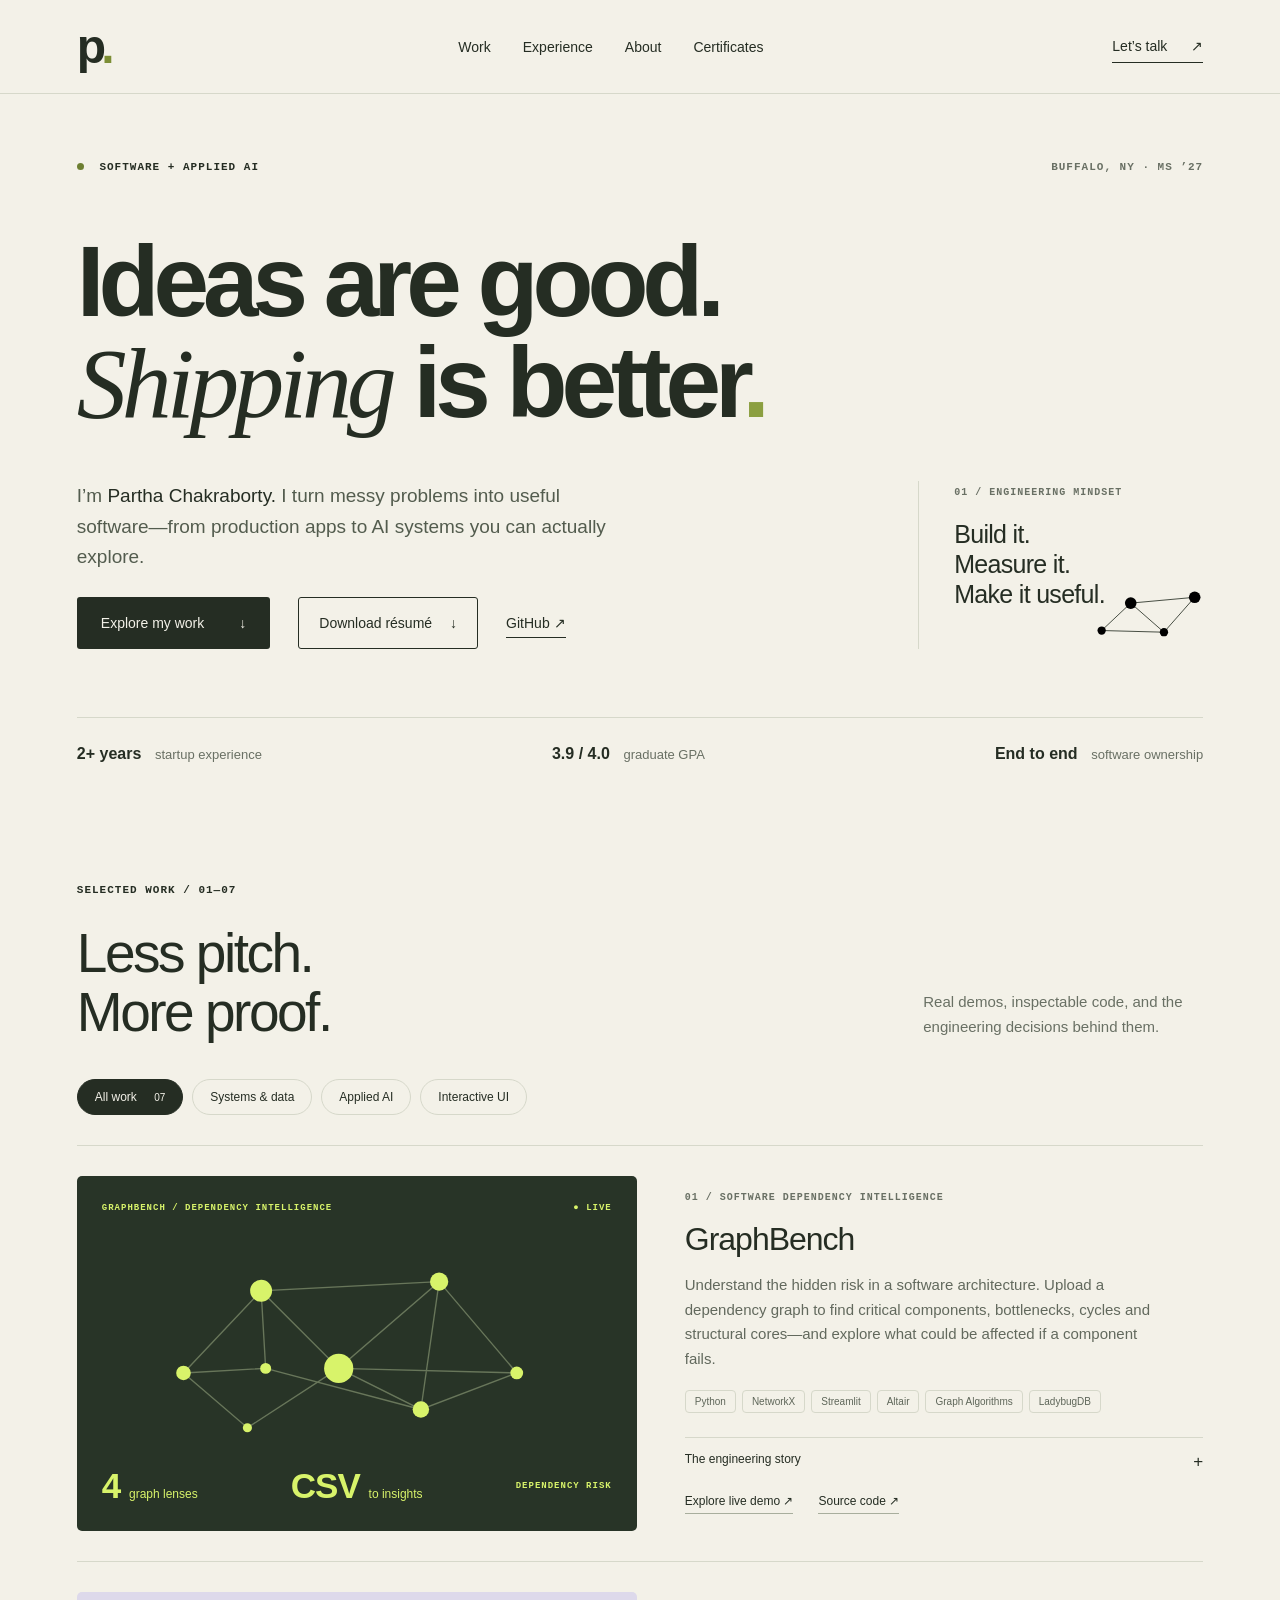
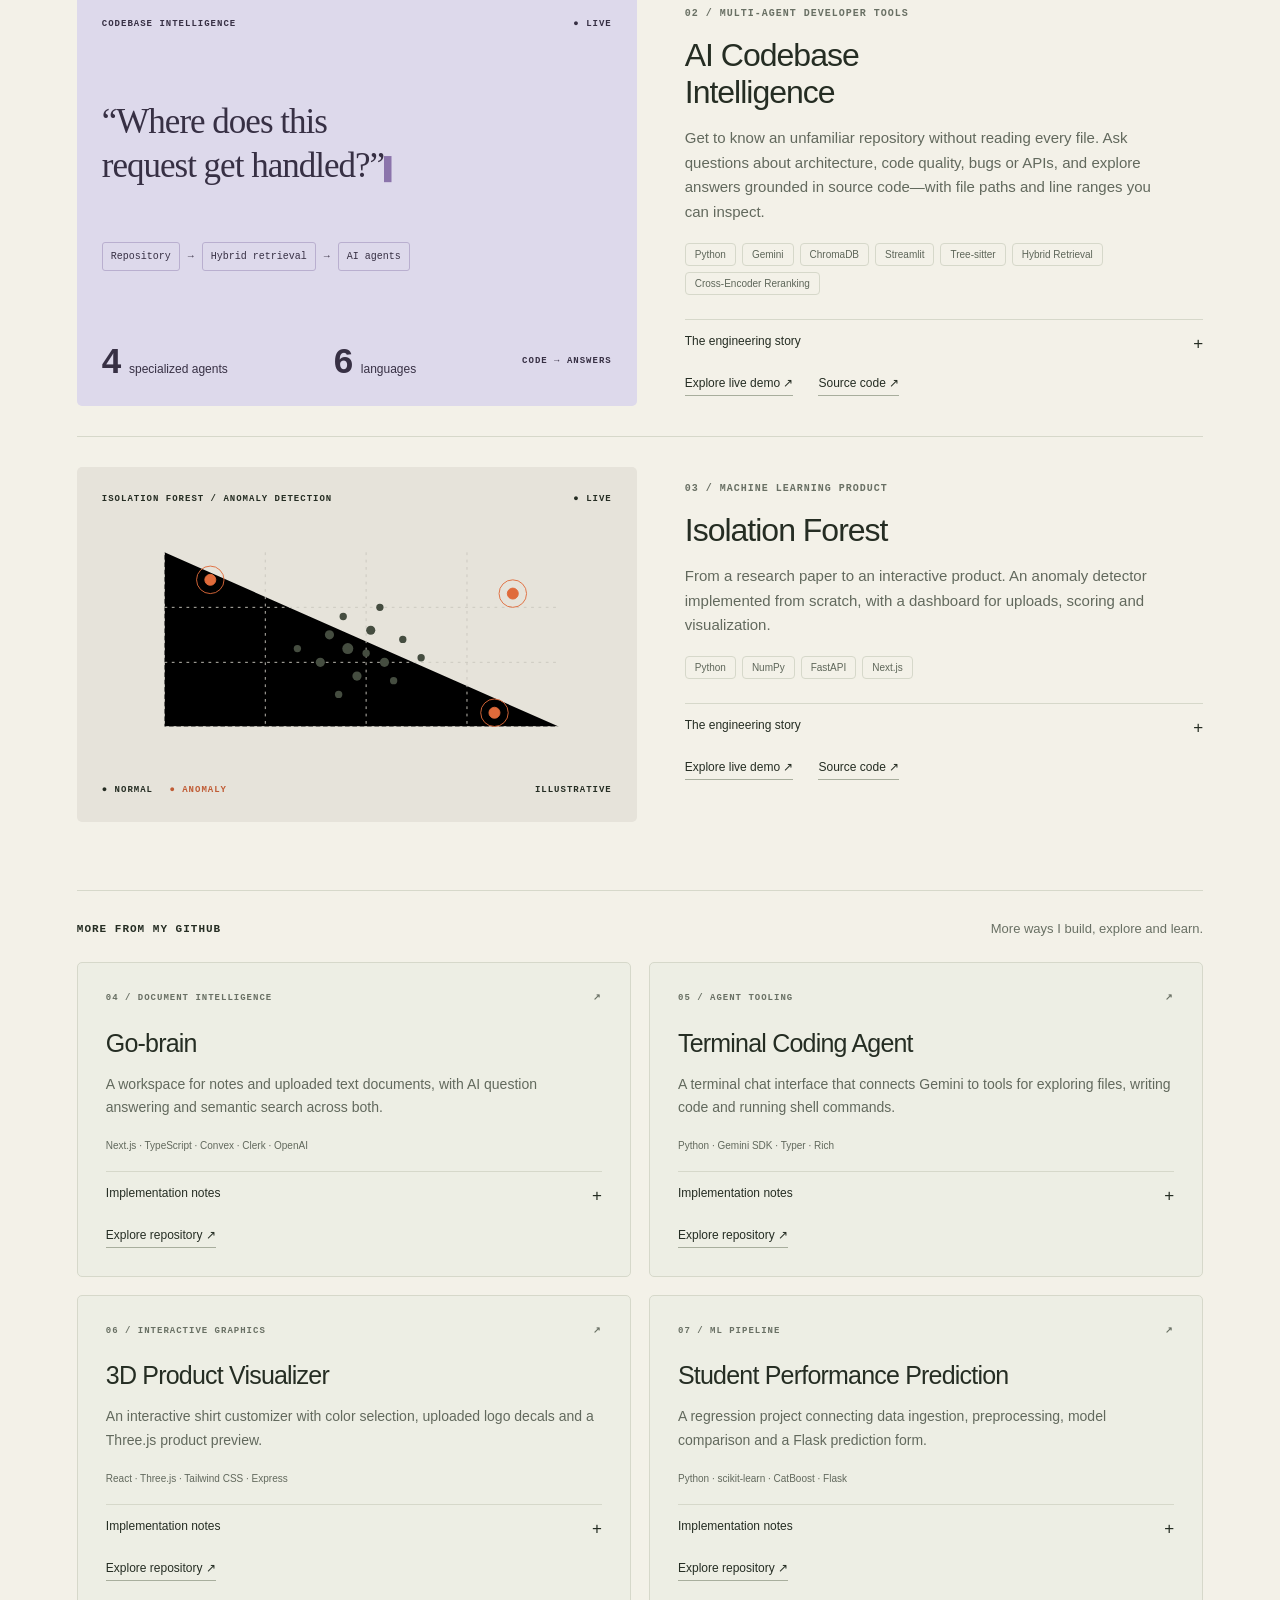
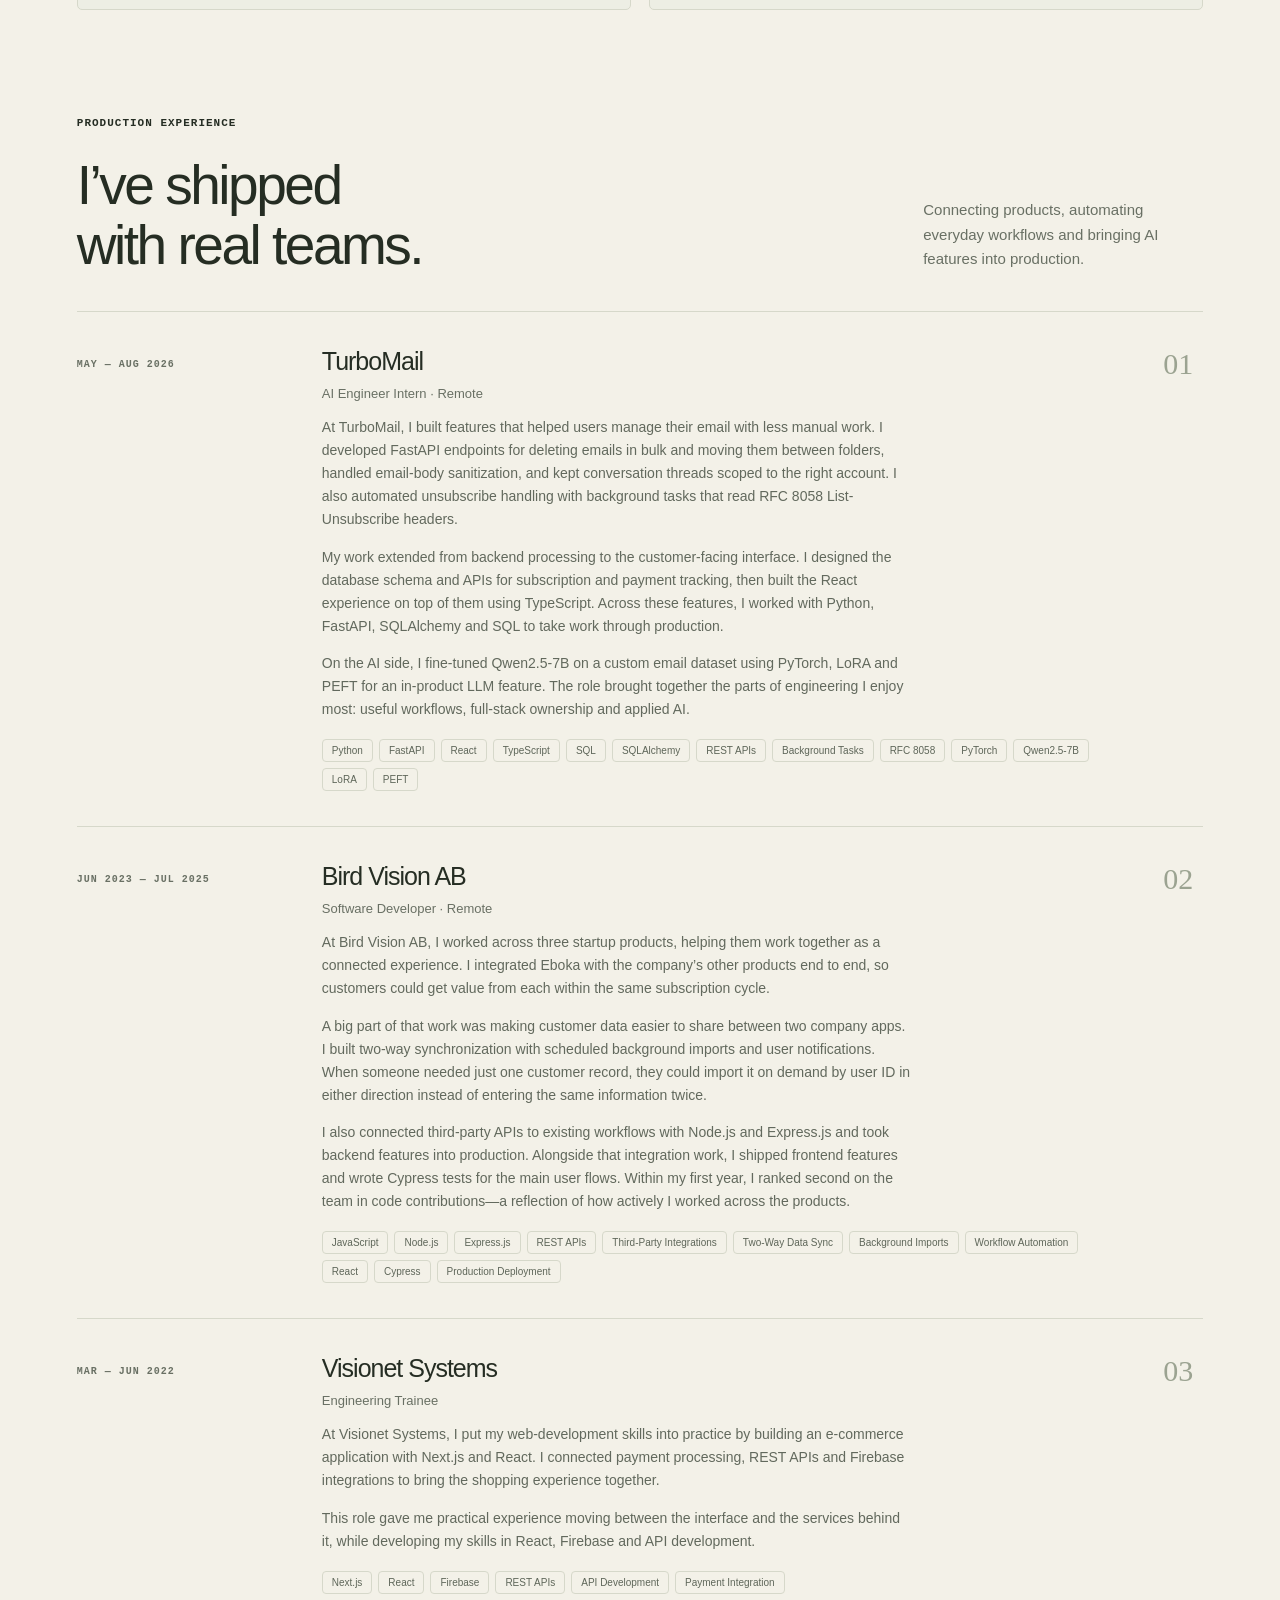
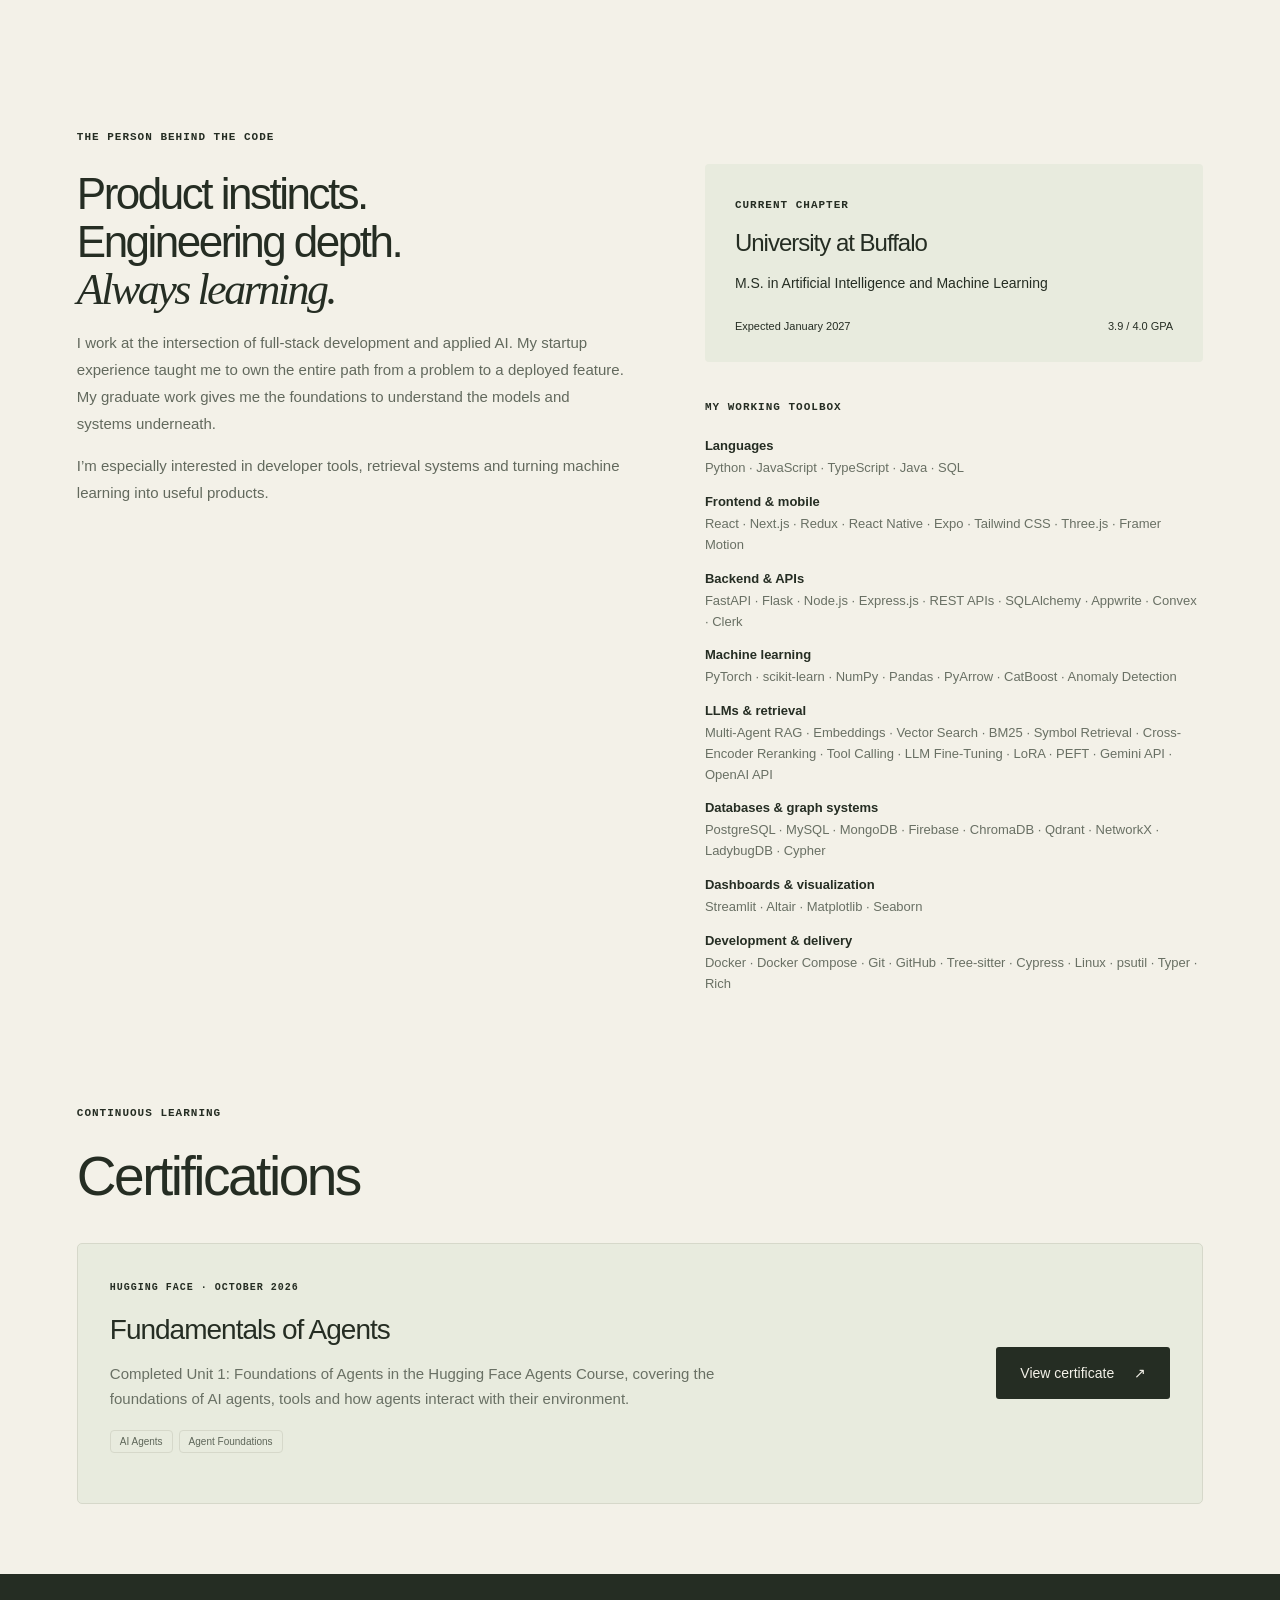
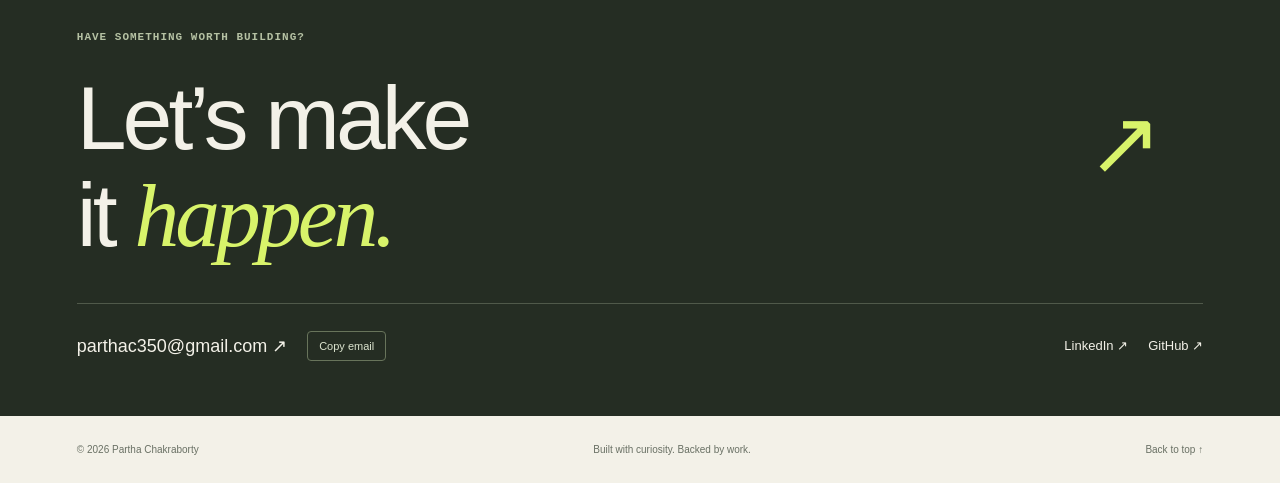
==== commit 71c50a45: "Add files via upload" ====
--- a/index.html
+++ b/index.html
@@ -1,11 +1,443 @@
 <!doctype html>
-<html lang="en"><head><meta charset="utf-8"><meta name="viewport" content="width=device-width,initial-scale=1"><meta name="theme-color" content="#f3f1e8"><title>Partha Chakraborty — Software & AI Engineer</title><meta name="description" content="Partha Chakraborty builds production software and applied AI systems. Explore GraphBench, AI Codebase Intelligence, and Isolation Forest."><link rel="icon" href="data:image/svg+xml,%3Csvg xmlns='http://www.w3.org/2000/svg' viewBox='0 0 100 100'%3E%3Crect width='100' height='100' rx='20' fill='%23252d23'/%3E%3Ctext x='18' y='70' font-size='60' fill='%23d8f36a'%3Ep.%3C/text%3E%3C/svg%3E"><link rel="stylesheet" href="style.css"></head>
-<body><a class="skip" href="#main">Skip to content</a><header><a class="brand" href="#" aria-label="Partha, home">p<span>.</span></a><nav aria-label="Main navigation"><a href="#work">Work</a><a href="#experience">Experience</a><a href="#about">About</a><a href="#certifications">Certificates</a></nav><a class="nav-contact" href="#contact">Let’s talk <span>↗</span></a></header>
-<main id="main"><section class="hero"><div class="hero-top"><p class="eyebrow"><span class="status"></span> SOFTWARE + APPLIED AI</p><p class="location">BUFFALO, NY · MS ’27</p></div><h1>Ideas are good.<br><em>Shipping</em> is better<span class="lime">.</span></h1><div class="hero-bottom"><div><p class="intro">I’m <strong>Partha Chakraborty.</strong> I turn messy problems into useful software—from production apps to AI systems you can actually explore.</p><div class="actions"><a class="button dark" href="#work">Explore my work <span>↓</span></a><a class="button resume-button" href="./resume.pdf" download="Partha_Chakraborty_Resume.pdf">Download résumé <span aria-hidden="true">↓</span></a><a class="text-link" href="https://github.com/parthacs1999" target="_blank" rel="noopener noreferrer">GitHub ↗</a></div></div><div class="build-note"><span class="mono">01 / ENGINEERING MINDSET</span><p>Build it.<br>Measure it.<br>Make it useful.</p><svg viewBox="0 0 130 70" aria-hidden="true"><path d="M8 50 L43 17 L83 52 L120 10 M8 50 L83 52 M43 17 L120 10" fill="none" stroke="currentColor"/><circle cx="8" cy="50" r="5"/><circle cx="43" cy="17" r="7"/><circle cx="83" cy="52" r="5"/><circle cx="120" cy="10" r="7"/></svg></div></div><div class="credentials"><span><b>2+ years</b> startup experience</span><span><b>3.9 / 4.0</b> graduate GPA</span><span><b>End to end</b> software ownership</span></div></section>
-<section id="work" class="work"><div class="section-heading"><div><p class="eyebrow">SELECTED WORK / 01—07</p><h2>Less pitch.<br>More proof.</h2></div><p>Real demos, inspectable code, and the engineering decisions behind them.</p></div><div class="filters" role="group" aria-label="Filter projects"><button class="active" data-filter="all" aria-pressed="true">All work <span>07</span></button><button data-filter="systems" aria-pressed="false">Systems & data</button><button data-filter="ai" aria-pressed="false">Applied AI</button><button data-filter="frontend" aria-pressed="false">Interactive UI</button></div>
-<article class="project graph" data-category="systems"><div class="project-art graph-art"><div class="art-top mono"><span>GRAPHBENCH / DEPENDENCY INTELLIGENCE</span><span>● LIVE</span></div><svg class="network" viewBox="0 0 500 230" role="img" aria-label="An abstract graph with interconnected nodes"><g fill="none" stroke="#68765a" stroke-width="1.5"><path d="M60 150L145 60L230 145L340 50L425 150L320 190L230 145L145 60L340 50M60 150L130 210L230 145M145 60L150 145L60 150M150 145L320 190M340 50L320 190M230 145L425 150"/></g><g fill="#d8f36a"><circle cx="60" cy="150" r="8"/><circle cx="145" cy="60" r="12"/><circle cx="230" cy="145" r="16"/><circle cx="340" cy="50" r="10"/><circle cx="425" cy="150" r="7"/><circle cx="320" cy="190" r="9"/><circle cx="130" cy="210" r="5"/><circle cx="150" cy="145" r="6"/></g></svg><div class="art-bottom"><b>4 <small>graph lenses</small></b><b>CSV <small>to insights</small></b><span class="mono">DEPENDENCY RISK</span></div></div><div class="project-copy"><span class="mono project-number">01 / SOFTWARE DEPENDENCY INTELLIGENCE</span><h3>GraphBench</h3><p>Understand the hidden risk in a software architecture. Upload a dependency graph to find critical components, bottlenecks, cycles and structural cores—and explore what could be affected if a component fails.</p><div class="tags"><span>Python</span><span>NetworkX</span><span>Streamlit</span><span>Altair</span><span>Graph Algorithms</span><span>LadybugDB</span></div><details><summary>The engineering story <span>+</span></summary><div class="story"><p><strong>Why I built it.</strong> GraphBench started as a correctness-first comparison of NetworkX and LadybugDB. It evolved into a tool that helps people interpret software dependency graphs and review architectural risk.</p><p><strong>The workflow.</strong> Choose the guided sample or upload a CSV, confirm which component depends on which, then validate the graph before analysis. Reports turn graph structure into plain-language evidence and recommended next actions.</p><p><strong>The analysis.</strong> PageRank highlights influential dependencies, betweenness centrality surfaces path bottlenecks, cycle detection exposes circular relationships, and K-core finds deeply embedded structural layers. The Graph Explorer offers four visual lenses with zooming, panning and focused subgraphs.</p><p><strong>Failure impact.</strong> Select a component to inspect direct and indirect dependents, blast-radius percentage, impact depth and shortest dependency paths. These are structural review signals to interpret alongside runtime context.</p><p><strong>Engineering foundations.</strong> CSV health checks and exportable JSON/CSV reports sit alongside the original latency, throughput, ingestion and resource benchmarks. Separate benchmark-review runs reached 1 million nodes / 5 million edges; that is a research scale, rather than a claim about the live dependency analyzer’s capacity.</p></div></details><div class="project-links"><a href="https://graphbench-niemzx4ou3jkksk7sej66t.streamlit.app/" target="_blank" rel="noopener noreferrer">Explore live demo ↗</a><a href="https://github.com/parthacs1999/graphbench" target="_blank" rel="noopener noreferrer">Source code ↗</a></div></div></article>
-<article class="project rag" data-category="ai"><div class="project-art rag-art"><div class="art-top mono"><span>CODEBASE INTELLIGENCE</span><span>● LIVE</span></div><div class="query">“Where does this<br>request get handled?”<span class="cursor">▌</span></div><div class="retrieval"><span>Repository</span><i>→</i><span>Hybrid retrieval</span><i>→</i><span>AI agents</span></div><div class="art-bottom"><b>4 <small>specialized agents</small></b><b>6 <small>languages</small></b><span class="mono">CODE → ANSWERS</span></div></div><div class="project-copy"><span class="mono project-number">02 / MULTI-AGENT DEVELOPER TOOLS</span><h3>AI Codebase<br>Intelligence</h3><p>Get to know an unfamiliar repository without reading every file. Ask questions about architecture, code quality, bugs or APIs, and explore answers grounded in source code—with file paths and line ranges you can inspect.</p><div class="tags"><span>Python</span><span>Gemini</span><span>ChromaDB</span><span>Streamlit</span><span>Tree-sitter</span><span>Hybrid Retrieval</span><span>Cross-Encoder Reranking</span></div><details><summary>The engineering story <span>+</span></summary><div class="story"><p><strong>Why I built it.</strong> Getting comfortable in a new codebase often means jumping between files just to understand one request. I built a deployed RAG application that helps developers ask focused questions about public GitHub and local repositories.</p><p><strong>From code to context.</strong> Tree-sitter parses six languages—Python, JavaScript, TypeScript, Java, C++ and Go—while preserving function, class and file metadata. Semantic search, BM25 and symbol retrieval find relevant chunks, then a cross-encoder reranks them before Gemini generates an answer.</p><p><strong>Four ways to investigate.</strong> The Architect explains structure and execution flow; the Code Reviewer examines quality, security and maintainability; the Bug Finder investigates edge cases and failure conditions; and the Documentation agent explains APIs, classes and functions.</p><p><strong>Follow the evidence.</strong> An interactive source explorer shows retrieved code, file paths and line ranges, with citation checks to connect answers to their source. A one-click sample repository lets visitors try the workflow.</p><p><strong>What I measured.</strong> In an initial eight-question retrieval evaluation on the <code>itsdangerous</code> Python repository, the system achieved 87.5% Hit@5 and 0.750 mean reciprocal rank. These are preliminary results from one small evaluation.</p></div></details><div class="project-links"><a href="https://ai-codebase-intelligent.streamlit.app/" target="_blank" rel="noopener noreferrer">Explore live demo ↗</a><a href="https://github.com/parthacs1999/ai-codebase-intelligence" target="_blank" rel="noopener noreferrer">Source code ↗</a></div></div></article>
-<article class="project forest" data-category="ai"><div class="project-art forest-art"><div class="art-top mono"><span>ISOLATION FOREST / ANOMALY DETECTION</span><span>● LIVE</span></div><svg viewBox="0 0 500 240" class="scatter" role="img" aria-label="Illustrative anomaly plot, with normal points clustered and three outliers highlighted"><g stroke="#cbc8bf" stroke-dasharray="3 5"><path d="M40 20V210H470M40 80H470M40 140H470M150 20V210M260 20V210M370 20V210"/></g><g fill="#454d40"><circle cx="220" cy="110" r="5"/><circle cx="240" cy="125" r="6"/><circle cx="265" cy="105" r="5"/><circle cx="280" cy="140" r="5"/><circle cx="210" cy="140" r="5"/><circle cx="250" cy="155" r="5"/><circle cx="300" cy="115" r="4"/><circle cx="235" cy="90" r="4"/><circle cx="185" cy="125" r="4"/><circle cx="275" cy="80" r="4"/><circle cx="230" cy="175" r="4"/><circle cx="290" cy="160" r="4"/><circle cx="260" cy="130" r="4"/><circle cx="320" cy="135" r="4"/></g><g fill="#e06b3b" stroke="#e06b3b"><circle cx="90" cy="50" r="6"/><circle cx="420" cy="65" r="6"/><circle cx="400" cy="195" r="6"/><circle cx="90" cy="50" r="15" fill="none"/><circle cx="420" cy="65" r="15" fill="none"/><circle cx="400" cy="195" r="15" fill="none"/></g></svg><div class="art-bottom"><span class="mono">● NORMAL <span class="orange">● ANOMALY</span></span><span class="mono">ILLUSTRATIVE</span></div></div><div class="project-copy"><span class="mono project-number">03 / MACHINE LEARNING PRODUCT</span><h3>Isolation Forest</h3><p>From a research paper to an interactive product. An anomaly detector implemented from scratch, with a dashboard for uploads, scoring and visualization.</p><div class="tags"><span>Python</span><span>NumPy</span><span>FastAPI</span><span>Next.js</span></div><details><summary>The engineering story <span>+</span></summary><div class="story"><p><strong>Idea.</strong> Anomalies are often isolated with fewer random splits than typical observations.</p><p><strong>Built.</strong> Tree construction, training and anomaly scoring from the original algorithm, connected to a FastAPI backend and Next.js dashboard.</p><p><strong>Product.</strong> Upload data, run the model and explore the resulting anomaly visualization in one workflow.</p></div></details><div class="project-links"><a href="https://isolation-forest-dashboard.vercel.app/" target="_blank" rel="noopener noreferrer">Explore live demo ↗</a><a href="https://github.com/parthacs1999/isolation-forest" target="_blank" rel="noopener noreferrer">Source code ↗</a></div></div></article><div class="more-work"><div class="more-heading"><p class="eyebrow">MORE FROM MY GITHUB</p><p>More ways I build, explore and learn.</p></div><div class="repo-grid"><article class="repo-card" data-category="ai"><div class="repo-label mono"><span>04 / DOCUMENT INTELLIGENCE</span><span>↗</span></div><h3>Go-brain</h3><p>A workspace for notes and uploaded text documents, with AI question answering and semantic search across both.</p><div class="repo-stack">Next.js · TypeScript · Convex · Clerk · OpenAI</div><details><summary>Implementation notes <span>+</span></summary><p class="story">Document chat reads the selected text file, while vector search uses note embeddings and document-description embeddings. The code includes user and organization access checks.</p></details><a class="repo-link" href="https://github.com/parthacs1999/Go-brain" target="_blank" rel="noopener noreferrer">Explore repository ↗</a></article><article class="repo-card" data-category="ai"><div class="repo-label mono"><span>05 / AGENT TOOLING</span><span>↗</span></div><h3>Terminal Coding Agent</h3><p>A terminal chat interface that connects Gemini to tools for exploring files, writing code and running shell commands.</p><div class="repo-stack">Python · Gemini SDK · Typer · Rich</div><details><summary>Implementation notes <span>+</span></summary><p class="story">A prototype built around an explore, execute and verify loop, with a multi-turn chat session and automatic function calling. It is an experiment in local coding workflows.</p></details><a class="repo-link" href="https://github.com/parthacs1999/coding-agent" target="_blank" rel="noopener noreferrer">Explore repository ↗</a></article><article class="repo-card" data-category="frontend"><div class="repo-label mono"><span>06 / INTERACTIVE GRAPHICS</span><span>↗</span></div><h3>3D Product Visualizer</h3><p>An interactive shirt customizer with color selection, uploaded logo decals and a Three.js product preview.</p><div class="repo-stack">React · Three.js · Tailwind CSS · Express</div><details><summary>Implementation notes <span>+</span></summary><p class="story">Includes an AI image-generation integration and an Express route. The checked-in client calls a local backend for that feature; this portfolio links to the source rather than claiming a verified live AI demo.</p></details><a class="repo-link" href="https://github.com/parthacs1999/project-3d-product-visualizer" target="_blank" rel="noopener noreferrer">Explore repository ↗</a></article><article class="repo-card" data-category="ai"><div class="repo-label mono"><span>07 / ML PIPELINE</span><span>↗</span></div><h3>Student Performance Prediction</h3><p>A regression project connecting data ingestion, preprocessing, model comparison and a Flask prediction form.</p><div class="repo-stack">Python · scikit-learn · CatBoost · Flask</div><details><summary>Implementation notes <span>+</span></summary><p class="story">The trainer compares seven regressors and saves a selected model. The web form uses student attributes and reading/writing scores as inputs. No unverified accuracy figures are reported.</p></details><a class="repo-link" href="https://github.com/parthacs1999/student-performace-prediction" target="_blank" rel="noopener noreferrer">Explore repository ↗</a></article></div></div><p id="filter-status" class="sr-only" role="status" aria-live="polite">Showing all 7 projects.</p></section>
-<section id="experience" class="experience"><div class="section-heading"><div><p class="eyebrow">PRODUCTION EXPERIENCE</p><h2>I’ve shipped<br>with real teams.</h2></div><p>From mobile products and integrations to backend workflows and LLM fine-tuning.</p></div><div class="job"><p class="mono">MAY — AUG 2026</p><div><h3>TurboMail</h3><span>AI Engineer Intern</span><p>At TurboMail, I worked on an AI-powered email client, building features that connected backend processing with the experience users saw on screen. I developed APIs for bulk email deletion and folder moves, automated unsubscribe processing with FastAPI background tasks, and improved how email content and threads were handled across multiple accounts.</p><p>I also built subscription and payment tracking, from database schemas and backend endpoints to the customer-facing React interface. On the AI side, I fine-tuned Qwen2.5-7B with LoRA and PEFT on a custom email dataset to support product features.</p><div class="tags"><span>Python</span><span>FastAPI</span><span>React</span><span>TypeScript</span><span>Redux</span><span>SQL</span><span>SQLAlchemy</span><span>REST APIs</span><span>Background Tasks</span><span>LLM Fine-Tuning</span><span>LoRA</span><span>PEFT</span></div></div><span class="job-index">01</span></div><div class="job"><p class="mono">JUN 2023 — JUL 2025</p><div><h3>Bird Vision AB</h3><span>Software Developer</span><p>At Bird Vision AB, I worked across three startup products and took features from implementation through production deployment. My work spanned web interfaces, mobile development and backend integrations, using React, Next.js, Redux and Tailwind CSS alongside Node.js and Express.js.</p><p>I built and deployed a cross-platform employee app with React Native and Expo, improved the Eboka customer interface, and connected third-party services to simplify everyday workflows. Working across these products gave me hands-on experience carrying a feature through the full stack. Within my first year, I ranked second in code contributions across the team.</p><div class="tags"><span>JavaScript</span><span>React</span><span>Next.js</span><span>Redux</span><span>Tailwind CSS</span><span>React Native</span><span>Expo</span><span>Node.js</span><span>Express.js</span><span>REST APIs</span><span>Third-Party Integrations</span><span>Production Deployment</span></div></div><span class="job-index">02</span></div><div class="job"><p class="mono">MAR — JUN 2022</p><div><h3>Visionet Systems</h3><span>Engineering Trainee</span><p>At Visionet Systems, I put my web-development skills into practice by building an e-commerce application with Next.js and React. I connected payment processing, REST APIs and Firebase integrations to bring the shopping experience together.</p><p>This role gave me practical experience moving between the interface and the services behind it, while developing my skills in React, Firebase and API development.</p><div class="tags"><span>Next.js</span><span>React</span><span>Firebase</span><span>REST APIs</span><span>API Development</span><span>Payment Integration</span></div></div><span class="job-index">03</span></div></section>
-<section id="about" class="about"><div><p class="eyebrow">THE PERSON BEHIND THE CODE</p><h2>Product instincts.<br>Engineering depth.<br><em>Always learning.</em></h2><p>I work at the intersection of full-stack development and applied AI. My startup experience taught me to own the entire path from a problem to a deployed feature. My graduate work gives me the foundations to understand the models and systems underneath.</p><p>I’m especially interested in developer tools, retrieval systems and turning machine learning into useful products.</p></div><div class="about-right"><div class="education"><span class="mono">CURRENT CHAPTER</span><h3>University at Buffalo</h3><p>M.S. in Artificial Intelligence and Machine Learning</p><div><span>Expected January 2027</span><b>3.9 / 4.0 GPA</b></div></div><div class="toolbox"><span class="mono">MY WORKING TOOLBOX</span><dl><dt>Languages</dt><dd>Python · JavaScript · TypeScript · Java · SQL</dd><dt>Frontend &amp; mobile</dt><dd>React · Next.js · Redux · React Native · Expo · Tailwind CSS · Three.js · Framer Motion</dd><dt>Backend &amp; APIs</dt><dd>FastAPI · Flask · Node.js · Express.js · REST APIs · SQLAlchemy · Appwrite · Convex · Clerk</dd><dt>Machine learning</dt><dd>PyTorch · scikit-learn · NumPy · Pandas · PyArrow · CatBoost · Anomaly Detection</dd><dt>LLMs &amp; retrieval</dt><dd>Multi-Agent RAG · Embeddings · Vector Search · BM25 · Symbol Retrieval · Cross-Encoder Reranking · Tool Calling · LLM Fine-Tuning · LoRA · PEFT · Gemini API · OpenAI API</dd><dt>Databases &amp; graph systems</dt><dd>PostgreSQL · MySQL · MongoDB · Firebase · ChromaDB · Qdrant · NetworkX · LadybugDB · Cypher</dd><dt>Dashboards &amp; visualization</dt><dd>Streamlit · Altair · Matplotlib · Seaborn</dd><dt>Development &amp; delivery</dt><dd>Docker · Docker Compose · Git · GitHub · Tree-sitter · Cypress · Linux · psutil · Typer · Rich</dd></dl></div></div></section>
-<section class="certifications" id="certifications"><div class="section-heading"><div><p class="eyebrow">CONTINUOUS LEARNING</p><h2>Certifications</h2></div></div><article class="certificate-card"><div><span class="mono">HUGGING FACE · OCTOBER 2026</span><h3>Fundamentals of Agents</h3><p>Completed Unit 1: Foundations of Agents in the Hugging Face Agents Course, covering the foundations of AI agents, tools and how agents interact with their environment.</p><div class="tags"><span>AI Agents</span><span>Agent Foundations</span></div></div><a class="button certificate-link" href="./certificate.webp" target="_blank" rel="noopener noreferrer" aria-label="View Fundamentals of Agents certificate (opens in a new tab)">View certificate <span aria-hidden="true">↗</span></a></article></section><section class="contact" id="contact"><p class="eyebrow">HAVE SOMETHING WORTH BUILDING?</p><h2>Let’s make<br>it <em>happen.</em> <span>↗</span></h2><div class="contact-bottom"><a href="mailto:parthac350@gmail.com">parthac350@gmail.com ↗</a><button id="copy-email" aria-label="Copy email address">Copy email</button><span id="copy-status" role="status" aria-live="polite"></span><a href="https://www.linkedin.com/in/partha-chakraborty-a737541b2" target="_blank" rel="noopener noreferrer">LinkedIn ↗</a><a href="https://github.com/parthacs1999" target="_blank" rel="noopener noreferrer">GitHub ↗</a></div></section></main><footer><span>© <span id="year">2026</span> Partha Chakraborty</span><span>Built with curiosity. Backed by work.</span><a href="#">Back to top ↑</a></footer><script src="app.js"></script></body></html>
+<html lang="en">
+
+<head>
+    <meta charset="utf-8">
+    <meta name="viewport" content="width=device-width,initial-scale=1">
+    <meta name="theme-color" content="#f3f1e8">
+    <title>Partha Chakraborty — Software & AI Engineer</title>
+    <meta name="description"
+        content="Partha Chakraborty builds production software and applied AI systems. Explore GraphBench, AI Codebase Intelligence, and Isolation Forest.">
+    <link rel="icon"
+        href="data:image/svg+xml,%3Csvg xmlns='http://www.w3.org/2000/svg' viewBox='0 0 100 100'%3E%3Crect width='100' height='100' rx='20' fill='%23252d23'/%3E%3Ctext x='18' y='70' font-size='60' fill='%23d8f36a'%3Ep.%3C/text%3E%3C/svg%3E">
+    <link rel="stylesheet" href="style.css">
+</head>
+
+<body><a class="skip" href="#main">Skip to content</a>
+    <header><a class="brand" href="#" aria-label="Partha, home">p<span>.</span></a>
+        <nav aria-label="Main navigation"><a href="#work">Work</a><a href="#experience">Experience</a><a
+                href="#about">About</a><a href="#certifications">Certificates</a></nav><a class="nav-contact"
+            href="#contact">Let’s talk <span>↗</span></a>
+    </header>
+    <main id="main">
+        <section class="hero">
+            <div class="hero-top">
+                <p class="eyebrow"><span class="status"></span> SOFTWARE + APPLIED AI</p>
+                <p class="location">BUFFALO, NY · MS ’27</p>
+            </div>
+            <h1>Ideas are good.<br><em>Shipping</em> is better<span class="lime">.</span></h1>
+            <div class="hero-bottom">
+                <div>
+                    <p class="intro">I’m <strong>Partha Chakraborty.</strong> I turn messy problems into useful
+                        software—from production apps to AI systems you can actually explore.</p>
+                    <div class="actions"><a class="button dark" href="#work">Explore my work <span>↓</span></a><a
+                            class="button resume-button" href="./resume.pdf"
+                            download="Partha_Chakraborty_Resume.pdf">Download résumé <span
+                                aria-hidden="true">↓</span></a><a class="text-link"
+                            href="https://github.com/parthacs1999" target="_blank" rel="noopener noreferrer">GitHub
+                            ↗</a></div>
+                </div>
+                <div class="build-note"><span class="mono">01 / ENGINEERING MINDSET</span>
+                    <p>Build it.<br>Measure it.<br>Make it useful.</p><svg viewBox="0 0 130 70" aria-hidden="true">
+                        <path d="M8 50 L43 17 L83 52 L120 10 M8 50 L83 52 M43 17 L120 10" fill="none"
+                            stroke="currentColor" />
+                        <circle cx="8" cy="50" r="5" />
+                        <circle cx="43" cy="17" r="7" />
+                        <circle cx="83" cy="52" r="5" />
+                        <circle cx="120" cy="10" r="7" />
+                    </svg>
+                </div>
+            </div>
+            <div class="credentials"><span><b>2+ years</b> startup experience</span><span><b>3.9 / 4.0</b> graduate
+                    GPA</span><span><b>End to end</b> software ownership</span></div>
+        </section>
+        <section id="work" class="work">
+            <div class="section-heading">
+                <div>
+                    <p class="eyebrow">SELECTED WORK / 01—07</p>
+                    <h2>Less pitch.<br>More proof.</h2>
+                </div>
+                <p>Real demos, inspectable code, and the engineering decisions behind them.</p>
+            </div>
+            <div class="filters" role="group" aria-label="Filter projects"><button class="active" data-filter="all"
+                    aria-pressed="true">All work <span>07</span></button><button data-filter="systems"
+                    aria-pressed="false">Systems & data</button><button data-filter="ai" aria-pressed="false">Applied
+                    AI</button><button data-filter="frontend" aria-pressed="false">Interactive UI</button></div>
+            <article class="project graph" data-category="systems">
+                <div class="project-art graph-art">
+                    <div class="art-top mono"><span>GRAPHBENCH / DEPENDENCY INTELLIGENCE</span><span>● LIVE</span></div>
+                    <svg class="network" viewBox="0 0 500 230" role="img"
+                        aria-label="An abstract graph with interconnected nodes">
+                        <g fill="none" stroke="#68765a" stroke-width="1.5">
+                            <path
+                                d="M60 150L145 60L230 145L340 50L425 150L320 190L230 145L145 60L340 50M60 150L130 210L230 145M145 60L150 145L60 150M150 145L320 190M340 50L320 190M230 145L425 150" />
+                        </g>
+                        <g fill="#d8f36a">
+                            <circle cx="60" cy="150" r="8" />
+                            <circle cx="145" cy="60" r="12" />
+                            <circle cx="230" cy="145" r="16" />
+                            <circle cx="340" cy="50" r="10" />
+                            <circle cx="425" cy="150" r="7" />
+                            <circle cx="320" cy="190" r="9" />
+                            <circle cx="130" cy="210" r="5" />
+                            <circle cx="150" cy="145" r="6" />
+                        </g>
+                    </svg>
+                    <div class="art-bottom"><b>4 <small>graph lenses</small></b><b>CSV <small>to
+                                insights</small></b><span class="mono">DEPENDENCY RISK</span></div>
+                </div>
+                <div class="project-copy"><span class="mono project-number">01 / SOFTWARE DEPENDENCY INTELLIGENCE</span>
+                    <h3>GraphBench</h3>
+                    <p>Understand the hidden risk in a software architecture. Upload a dependency graph to find critical
+                        components, bottlenecks, cycles and structural cores—and explore what could be affected if a
+                        component fails.</p>
+                    <div class="tags">
+                        <span>Python</span><span>NetworkX</span><span>Streamlit</span><span>Altair</span><span>Graph
+                            Algorithms</span><span>LadybugDB</span></div>
+                    <details>
+                        <summary>The engineering story <span>+</span></summary>
+                        <div class="story">
+                            <p><strong>Why I built it.</strong> GraphBench started as a correctness-first comparison of
+                                NetworkX and LadybugDB. It evolved into a tool that helps people interpret software
+                                dependency graphs and review architectural risk.</p>
+                            <p><strong>The workflow.</strong> Choose the guided sample or upload a CSV, confirm which
+                                component depends on which, then validate the graph before analysis. Reports turn graph
+                                structure into plain-language evidence and recommended next actions.</p>
+                            <p><strong>The analysis.</strong> PageRank highlights influential dependencies, betweenness
+                                centrality surfaces path bottlenecks, cycle detection exposes circular relationships,
+                                and K-core finds deeply embedded structural layers. The Graph Explorer offers four
+                                visual lenses with zooming, panning and focused subgraphs.</p>
+                            <p><strong>Failure impact.</strong> Select a component to inspect direct and indirect
+                                dependents, blast-radius percentage, impact depth and shortest dependency paths. These
+                                are structural review signals to interpret alongside runtime context.</p>
+                            <p><strong>Engineering foundations.</strong> CSV health checks and exportable JSON/CSV
+                                reports sit alongside the original latency, throughput, ingestion and resource
+                                benchmarks. Separate benchmark-review runs reached 1 million nodes / 5 million edges;
+                                that is a research scale, rather than a claim about the live dependency analyzer’s
+                                capacity.</p>
+                        </div>
+                    </details>
+                    <div class="project-links"><a href="https://graphbench-niemzx4ou3jkksk7sej66t.streamlit.app/"
+                            target="_blank" rel="noopener noreferrer">Explore live demo ↗</a><a
+                            href="https://github.com/parthacs1999/graphbench" target="_blank"
+                            rel="noopener noreferrer">Source code ↗</a></div>
+                </div>
+            </article>
+            <article class="project rag" data-category="ai">
+                <div class="project-art rag-art">
+                    <div class="art-top mono"><span>CODEBASE INTELLIGENCE</span><span>● LIVE</span></div>
+                    <div class="query">“Where does this<br>request get handled?”<span class="cursor">▌</span></div>
+                    <div class="retrieval"><span>Repository</span><i>→</i><span>Hybrid retrieval</span><i>→</i><span>AI
+                            agents</span></div>
+                    <div class="art-bottom"><b>4 <small>specialized agents</small></b><b>6
+                            <small>languages</small></b><span class="mono">CODE → ANSWERS</span></div>
+                </div>
+                <div class="project-copy"><span class="mono project-number">02 / MULTI-AGENT DEVELOPER TOOLS</span>
+                    <h3>AI Codebase<br>Intelligence</h3>
+                    <p>Get to know an unfamiliar repository without reading every file. Ask questions about
+                        architecture, code quality, bugs or APIs, and explore answers grounded in source code—with file
+                        paths and line ranges you can inspect.</p>
+                    <div class="tags">
+                        <span>Python</span><span>Gemini</span><span>ChromaDB</span><span>Streamlit</span><span>Tree-sitter</span><span>Hybrid
+                            Retrieval</span><span>Cross-Encoder Reranking</span></div>
+                    <details>
+                        <summary>The engineering story <span>+</span></summary>
+                        <div class="story">
+                            <p><strong>Why I built it.</strong> Getting comfortable in a new codebase often means
+                                jumping between files just to understand one request. I built a deployed RAG application
+                                that helps developers ask focused questions about public GitHub and local repositories.
+                            </p>
+                            <p><strong>From code to context.</strong> Tree-sitter parses six languages—Python,
+                                JavaScript, TypeScript, Java, C++ and Go—while preserving function, class and file
+                                metadata. Semantic search, BM25 and symbol retrieval find relevant chunks, then a
+                                cross-encoder reranks them before Gemini generates an answer.</p>
+                            <p><strong>Four ways to investigate.</strong> The Architect explains structure and execution
+                                flow; the Code Reviewer examines quality, security and maintainability; the Bug Finder
+                                investigates edge cases and failure conditions; and the Documentation agent explains
+                                APIs, classes and functions.</p>
+                            <p><strong>Follow the evidence.</strong> An interactive source explorer shows retrieved
+                                code, file paths and line ranges, with citation checks to connect answers to their
+                                source. A one-click sample repository lets visitors try the workflow.</p>
+                            <p><strong>What I measured.</strong> In an initial eight-question retrieval evaluation on
+                                the <code>itsdangerous</code> Python repository, the system achieved 87.5% Hit@5 and
+                                0.750 mean reciprocal rank. These are preliminary results from one small evaluation.</p>
+                        </div>
+                    </details>
+                    <div class="project-links"><a href="https://ai-codebase-intelligent.streamlit.app/" target="_blank"
+                            rel="noopener noreferrer">Explore live demo ↗</a><a
+                            href="https://github.com/parthacs1999/ai-codebase-intelligence" target="_blank"
+                            rel="noopener noreferrer">Source code ↗</a></div>
+                </div>
+            </article>
+            <article class="project forest" data-category="ai">
+                <div class="project-art forest-art">
+                    <div class="art-top mono"><span>ISOLATION FOREST / ANOMALY DETECTION</span><span>● LIVE</span></div>
+                    <svg viewBox="0 0 500 240" class="scatter" role="img"
+                        aria-label="Illustrative anomaly plot, with normal points clustered and three outliers highlighted">
+                        <g stroke="#cbc8bf" stroke-dasharray="3 5">
+                            <path d="M40 20V210H470M40 80H470M40 140H470M150 20V210M260 20V210M370 20V210" />
+                        </g>
+                        <g fill="#454d40">
+                            <circle cx="220" cy="110" r="5" />
+                            <circle cx="240" cy="125" r="6" />
+                            <circle cx="265" cy="105" r="5" />
+                            <circle cx="280" cy="140" r="5" />
+                            <circle cx="210" cy="140" r="5" />
+                            <circle cx="250" cy="155" r="5" />
+                            <circle cx="300" cy="115" r="4" />
+                            <circle cx="235" cy="90" r="4" />
+                            <circle cx="185" cy="125" r="4" />
+                            <circle cx="275" cy="80" r="4" />
+                            <circle cx="230" cy="175" r="4" />
+                            <circle cx="290" cy="160" r="4" />
+                            <circle cx="260" cy="130" r="4" />
+                            <circle cx="320" cy="135" r="4" />
+                        </g>
+                        <g fill="#e06b3b" stroke="#e06b3b">
+                            <circle cx="90" cy="50" r="6" />
+                            <circle cx="420" cy="65" r="6" />
+                            <circle cx="400" cy="195" r="6" />
+                            <circle cx="90" cy="50" r="15" fill="none" />
+                            <circle cx="420" cy="65" r="15" fill="none" />
+                            <circle cx="400" cy="195" r="15" fill="none" />
+                        </g>
+                    </svg>
+                    <div class="art-bottom"><span class="mono">● NORMAL <span class="orange">●
+                                ANOMALY</span></span><span class="mono">ILLUSTRATIVE</span></div>
+                </div>
+                <div class="project-copy"><span class="mono project-number">03 / MACHINE LEARNING PRODUCT</span>
+                    <h3>Isolation Forest</h3>
+                    <p>From a research paper to an interactive product. An anomaly detector implemented from scratch,
+                        with a dashboard for uploads, scoring and visualization.</p>
+                    <div class="tags"><span>Python</span><span>NumPy</span><span>FastAPI</span><span>Next.js</span>
+                    </div>
+                    <details>
+                        <summary>The engineering story <span>+</span></summary>
+                        <div class="story">
+                            <p><strong>Idea.</strong> Anomalies are often isolated with fewer random splits than typical
+                                observations.</p>
+                            <p><strong>Built.</strong> Tree construction, training and anomaly scoring from the original
+                                algorithm, connected to a FastAPI backend and Next.js dashboard.</p>
+                            <p><strong>Product.</strong> Upload data, run the model and explore the resulting anomaly
+                                visualization in one workflow.</p>
+                        </div>
+                    </details>
+                    <div class="project-links"><a href="https://isolation-forest-dashboard.vercel.app/" target="_blank"
+                            rel="noopener noreferrer">Explore live demo ↗</a><a
+                            href="https://github.com/parthacs1999/isolation-forest" target="_blank"
+                            rel="noopener noreferrer">Source code ↗</a></div>
+                </div>
+            </article>
+            <div class="more-work">
+                <div class="more-heading">
+                    <p class="eyebrow">MORE FROM MY GITHUB</p>
+                    <p>More ways I build, explore and learn.</p>
+                </div>
+                <div class="repo-grid">
+                    <article class="repo-card" data-category="ai">
+                        <div class="repo-label mono"><span>04 / DOCUMENT INTELLIGENCE</span><span>↗</span></div>
+                        <h3>Go-brain</h3>
+                        <p>A workspace for notes and uploaded text documents, with AI question answering and semantic
+                            search across both.</p>
+                        <div class="repo-stack">Next.js · TypeScript · Convex · Clerk · OpenAI</div>
+                        <details>
+                            <summary>Implementation notes <span>+</span></summary>
+                            <p class="story">Document chat reads the selected text file, while vector search uses note
+                                embeddings and document-description embeddings. The code includes user and organization
+                                access checks.</p>
+                        </details><a class="repo-link" href="https://github.com/parthacs1999/Go-brain" target="_blank"
+                            rel="noopener noreferrer">Explore repository ↗</a>
+                    </article>
+                    <article class="repo-card" data-category="ai">
+                        <div class="repo-label mono"><span>05 / AGENT TOOLING</span><span>↗</span></div>
+                        <h3>Terminal Coding Agent</h3>
+                        <p>A terminal chat interface that connects Gemini to tools for exploring files, writing code and
+                            running shell commands.</p>
+                        <div class="repo-stack">Python · Gemini SDK · Typer · Rich</div>
+                        <details>
+                            <summary>Implementation notes <span>+</span></summary>
+                            <p class="story">A prototype built around an explore, execute and verify loop, with a
+                                multi-turn chat session and automatic function calling. It is an experiment in local
+                                coding workflows.</p>
+                        </details><a class="repo-link" href="https://github.com/parthacs1999/coding-agent"
+                            target="_blank" rel="noopener noreferrer">Explore repository ↗</a>
+                    </article>
+                    <article class="repo-card" data-category="frontend">
+                        <div class="repo-label mono"><span>06 / INTERACTIVE GRAPHICS</span><span>↗</span></div>
+                        <h3>3D Product Visualizer</h3>
+                        <p>An interactive shirt customizer with color selection, uploaded logo decals and a Three.js
+                            product preview.</p>
+                        <div class="repo-stack">React · Three.js · Tailwind CSS · Express</div>
+                        <details>
+                            <summary>Implementation notes <span>+</span></summary>
+                            <p class="story">Includes an AI image-generation integration and an Express route. The
+                                checked-in client calls a local backend for that feature; this portfolio links to the
+                                source rather than claiming a verified live AI demo.</p>
+                        </details><a class="repo-link"
+                            href="https://github.com/parthacs1999/project-3d-product-visualizer" target="_blank"
+                            rel="noopener noreferrer">Explore repository ↗</a>
+                    </article>
+                    <article class="repo-card" data-category="ai">
+                        <div class="repo-label mono"><span>07 / ML PIPELINE</span><span>↗</span></div>
+                        <h3>Student Performance Prediction</h3>
+                        <p>A regression project connecting data ingestion, preprocessing, model comparison and a Flask
+                            prediction form.</p>
+                        <div class="repo-stack">Python · scikit-learn · CatBoost · Flask</div>
+                        <details>
+                            <summary>Implementation notes <span>+</span></summary>
+                            <p class="story">The trainer compares seven regressors and saves a selected model. The web
+                                form uses student attributes and reading/writing scores as inputs. No unverified
+                                accuracy figures are reported.</p>
+                        </details><a class="repo-link"
+                            href="https://github.com/parthacs1999/student-performace-prediction" target="_blank"
+                            rel="noopener noreferrer">Explore repository ↗</a>
+                    </article>
+                </div>
+            </div>
+            <p id="filter-status" class="sr-only" role="status" aria-live="polite">Showing all 7 projects.</p>
+        </section>
+        <section id="experience" class="experience">
+            <div class="section-heading">
+                <div>
+                    <p class="eyebrow">PRODUCTION EXPERIENCE</p>
+                    <h2>I’ve shipped<br>with real teams.</h2>
+                </div>
+                <p>Connecting products, automating everyday workflows and bringing AI features into production.</p>
+            </div>
+            <div class="job">
+                <p class="mono">MAY — AUG 2026</p>
+                <div>
+                    <h3>TurboMail</h3><span>AI Engineer Intern · Remote</span>
+                    <p>At TurboMail, I built features that helped users manage their email with less manual work. I
+                        developed FastAPI endpoints for deleting emails in bulk and moving them between folders, handled
+                        email-body sanitization, and kept conversation threads scoped to the right account. I also
+                        automated unsubscribe handling with background tasks that read RFC 8058 List-Unsubscribe
+                        headers.</p>
+                    <p>My work extended from backend processing to the customer-facing interface. I designed the
+                        database schema and APIs for subscription and payment tracking, then built the React experience
+                        on top of them using TypeScript. Across these features, I worked with Python, FastAPI,
+                        SQLAlchemy and SQL to take work through production.</p>
+                    <p>On the AI side, I fine-tuned Qwen2.5-7B on a custom email dataset using PyTorch, LoRA and PEFT
+                        for an in-product LLM feature. The role brought together the parts of engineering I enjoy most:
+                        useful workflows, full-stack ownership and applied AI.</p>
+                    <div class="tags">
+                        <span>Python</span><span>FastAPI</span><span>React</span><span>TypeScript</span><span>SQL</span><span>SQLAlchemy</span><span>REST
+                            APIs</span><span>Background Tasks</span><span>RFC
+                            8058</span><span>PyTorch</span><span>Qwen2.5-7B</span><span>LoRA</span><span>PEFT</span>
+                    </div>
+                </div><span class="job-index">01</span>
+            </div>
+            <div class="job">
+                <p class="mono">JUN 2023 — JUL 2025</p>
+                <div>
+                    <h3>Bird Vision AB</h3><span>Software Developer · Remote</span>
+                    <p>At Bird Vision AB, I worked across three startup products, helping them work together as a
+                        connected experience. I integrated Eboka with the company’s other products end to end, so
+                        customers could get value from each within the same subscription cycle.</p>
+                    <p>A big part of that work was making customer data easier to share between two company apps. I
+                        built two-way synchronization with scheduled background imports and user notifications. When
+                        someone needed just one customer record, they could import it on demand by user ID in either
+                        direction instead of entering the same information twice.</p>
+                    <p>I also connected third-party APIs to existing workflows with Node.js and Express.js and took
+                        backend features into production. Alongside that integration work, I shipped frontend features
+                        and wrote Cypress tests for the main user flows. Within my first year, I ranked second on the
+                        team in code contributions—a reflection of how actively I worked across the products.</p>
+                    <div class="tags"><span>JavaScript</span><span>Node.js</span><span>Express.js</span><span>REST
+                            APIs</span><span>Third-Party Integrations</span><span>Two-Way Data
+                            Sync</span><span>Background Imports</span><span>Workflow
+                            Automation</span><span>React</span><span>Cypress</span><span>Production Deployment</span>
+                    </div>
+                </div><span class="job-index">02</span>
+            </div>
+            <div class="job">
+                <p class="mono">MAR — JUN 2022</p>
+                <div>
+                    <h3>Visionet Systems</h3><span>Engineering Trainee</span>
+                    <p>At Visionet Systems, I put my web-development skills into practice by building an e-commerce
+                        application with Next.js and React. I connected payment processing, REST APIs and Firebase
+                        integrations to bring the shopping experience together.</p>
+                    <p>This role gave me practical experience moving between the interface and the services behind it,
+                        while developing my skills in React, Firebase and API development.</p>
+                    <div class="tags"><span>Next.js</span><span>React</span><span>Firebase</span><span>REST
+                            APIs</span><span>API Development</span><span>Payment Integration</span></div>
+                </div><span class="job-index">03</span>
+            </div>
+        </section>
+        <section id="about" class="about">
+            <div>
+                <p class="eyebrow">THE PERSON BEHIND THE CODE</p>
+                <h2>Product instincts.<br>Engineering depth.<br><em>Always learning.</em></h2>
+                <p>I work at the intersection of full-stack development and applied AI. My startup experience taught me
+                    to own the entire path from a problem to a deployed feature. My graduate work gives me the
+                    foundations to understand the models and systems underneath.</p>
+                <p>I’m especially interested in developer tools, retrieval systems and turning machine learning into
+                    useful products.</p>
+            </div>
+            <div class="about-right">
+                <div class="education"><span class="mono">CURRENT CHAPTER</span>
+                    <h3>University at Buffalo</h3>
+                    <p>M.S. in Artificial Intelligence and Machine Learning</p>
+                    <div><span>Expected January 2027</span><b>3.9 / 4.0 GPA</b></div>
+                </div>
+                <div class="toolbox"><span class="mono">MY WORKING TOOLBOX</span>
+                    <dl>
+                        <dt>Languages</dt>
+                        <dd>Python · JavaScript · TypeScript · Java · SQL</dd>
+                        <dt>Frontend &amp; mobile</dt>
+                        <dd>React · Next.js · Redux · React Native · Expo · Tailwind CSS · Three.js · Framer Motion</dd>
+                        <dt>Backend &amp; APIs</dt>
+                        <dd>FastAPI · Flask · Node.js · Express.js · REST APIs · SQLAlchemy · Appwrite · Convex · Clerk
+                        </dd>
+                        <dt>Machine learning</dt>
+                        <dd>PyTorch · scikit-learn · NumPy · Pandas · PyArrow · CatBoost · Anomaly Detection</dd>
+                        <dt>LLMs &amp; retrieval</dt>
+                        <dd>Multi-Agent RAG · Embeddings · Vector Search · BM25 · Symbol Retrieval · Cross-Encoder
+                            Reranking · Tool Calling · LLM Fine-Tuning · LoRA · PEFT · Gemini API · OpenAI API</dd>
+                        <dt>Databases &amp; graph systems</dt>
+                        <dd>PostgreSQL · MySQL · MongoDB · Firebase · ChromaDB · Qdrant · NetworkX · LadybugDB · Cypher
+                        </dd>
+                        <dt>Dashboards &amp; visualization</dt>
+                        <dd>Streamlit · Altair · Matplotlib · Seaborn</dd>
+                        <dt>Development &amp; delivery</dt>
+                        <dd>Docker · Docker Compose · Git · GitHub · Tree-sitter · Cypress · Linux · psutil · Typer ·
+                            Rich</dd>
+                    </dl>
+                </div>
+            </div>
+        </section>
+        <section class="certifications" id="certifications">
+            <div class="section-heading">
+                <div>
+                    <p class="eyebrow">CONTINUOUS LEARNING</p>
+                    <h2>Certifications</h2>
+                </div>
+            </div>
+            <article class="certificate-card">
+                <div><span class="mono">HUGGING FACE · OCTOBER 2026</span>
+                    <h3>Fundamentals of Agents</h3>
+                    <p>Completed Unit 1: Foundations of Agents in the Hugging Face Agents Course, covering the
+                        foundations of AI agents, tools and how agents interact with their environment.</p>
+                    <div class="tags"><span>AI Agents</span><span>Agent Foundations</span></div>
+                </div><a class="button certificate-link" href="./certificate.webp" target="_blank"
+                    rel="noopener noreferrer"
+                    aria-label="View Fundamentals of Agents certificate (opens in a new tab)">View certificate <span
+                        aria-hidden="true">↗</span></a>
+            </article>
+        </section>
+        <section class="contact" id="contact">
+            <p class="eyebrow">HAVE SOMETHING WORTH BUILDING?</p>
+            <h2>Let’s make<br>it <em>happen.</em> <span>↗</span></h2>
+            <div class="contact-bottom"><a href="mailto:parthac350@gmail.com">parthac350@gmail.com ↗</a><button
+                    id="copy-email" aria-label="Copy email address">Copy email</button><span id="copy-status"
+                    role="status" aria-live="polite"></span><a
+                    href="https://www.linkedin.com/in/partha-chakraborty-a737541b2" target="_blank"
+                    rel="noopener noreferrer">LinkedIn ↗</a><a href="https://github.com/parthacs1999" target="_blank"
+                    rel="noopener noreferrer">GitHub ↗</a></div>
+        </section>
+    </main>
+    <footer><span>© <span id="year">2026</span> Partha Chakraborty</span><span>Built with curiosity. Backed by
+            work.</span><a href="#">Back to top ↑</a></footer>
+    <script src="app.js"></script>
+</body>
+
+</html>
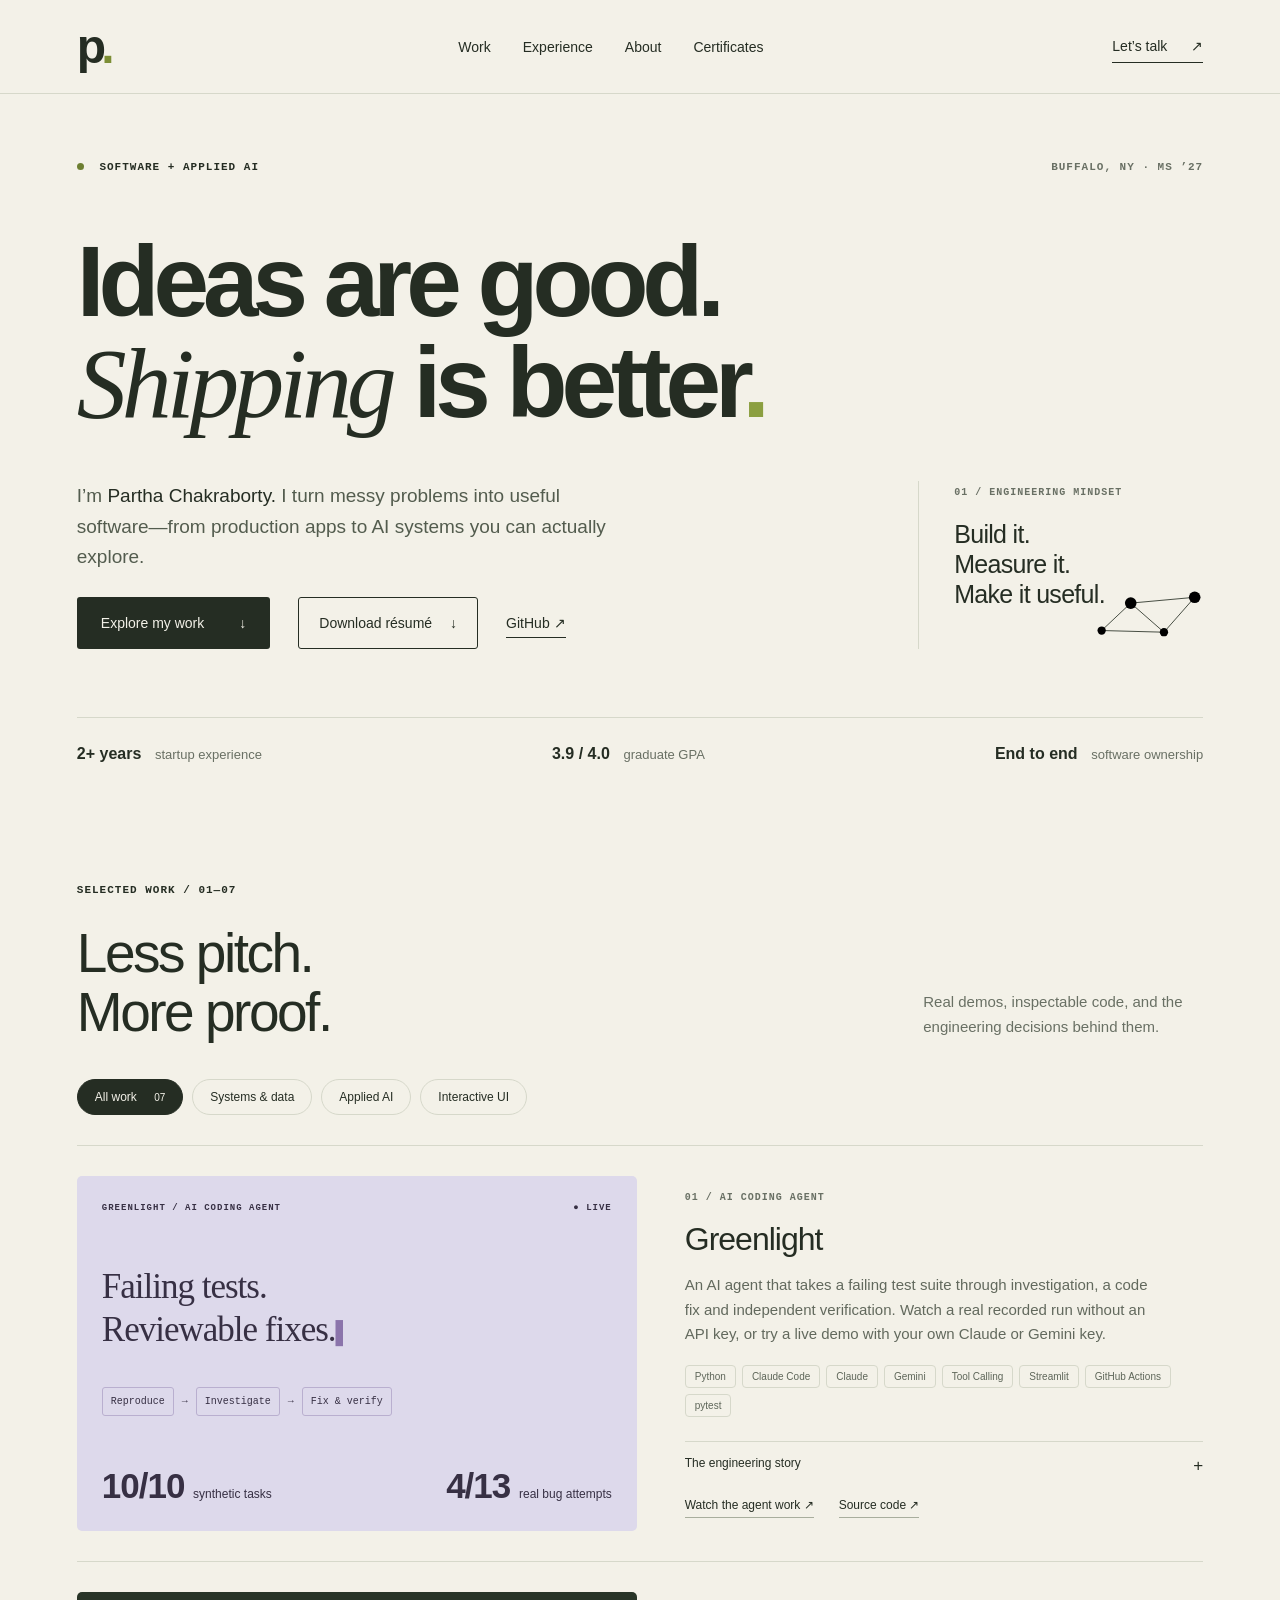
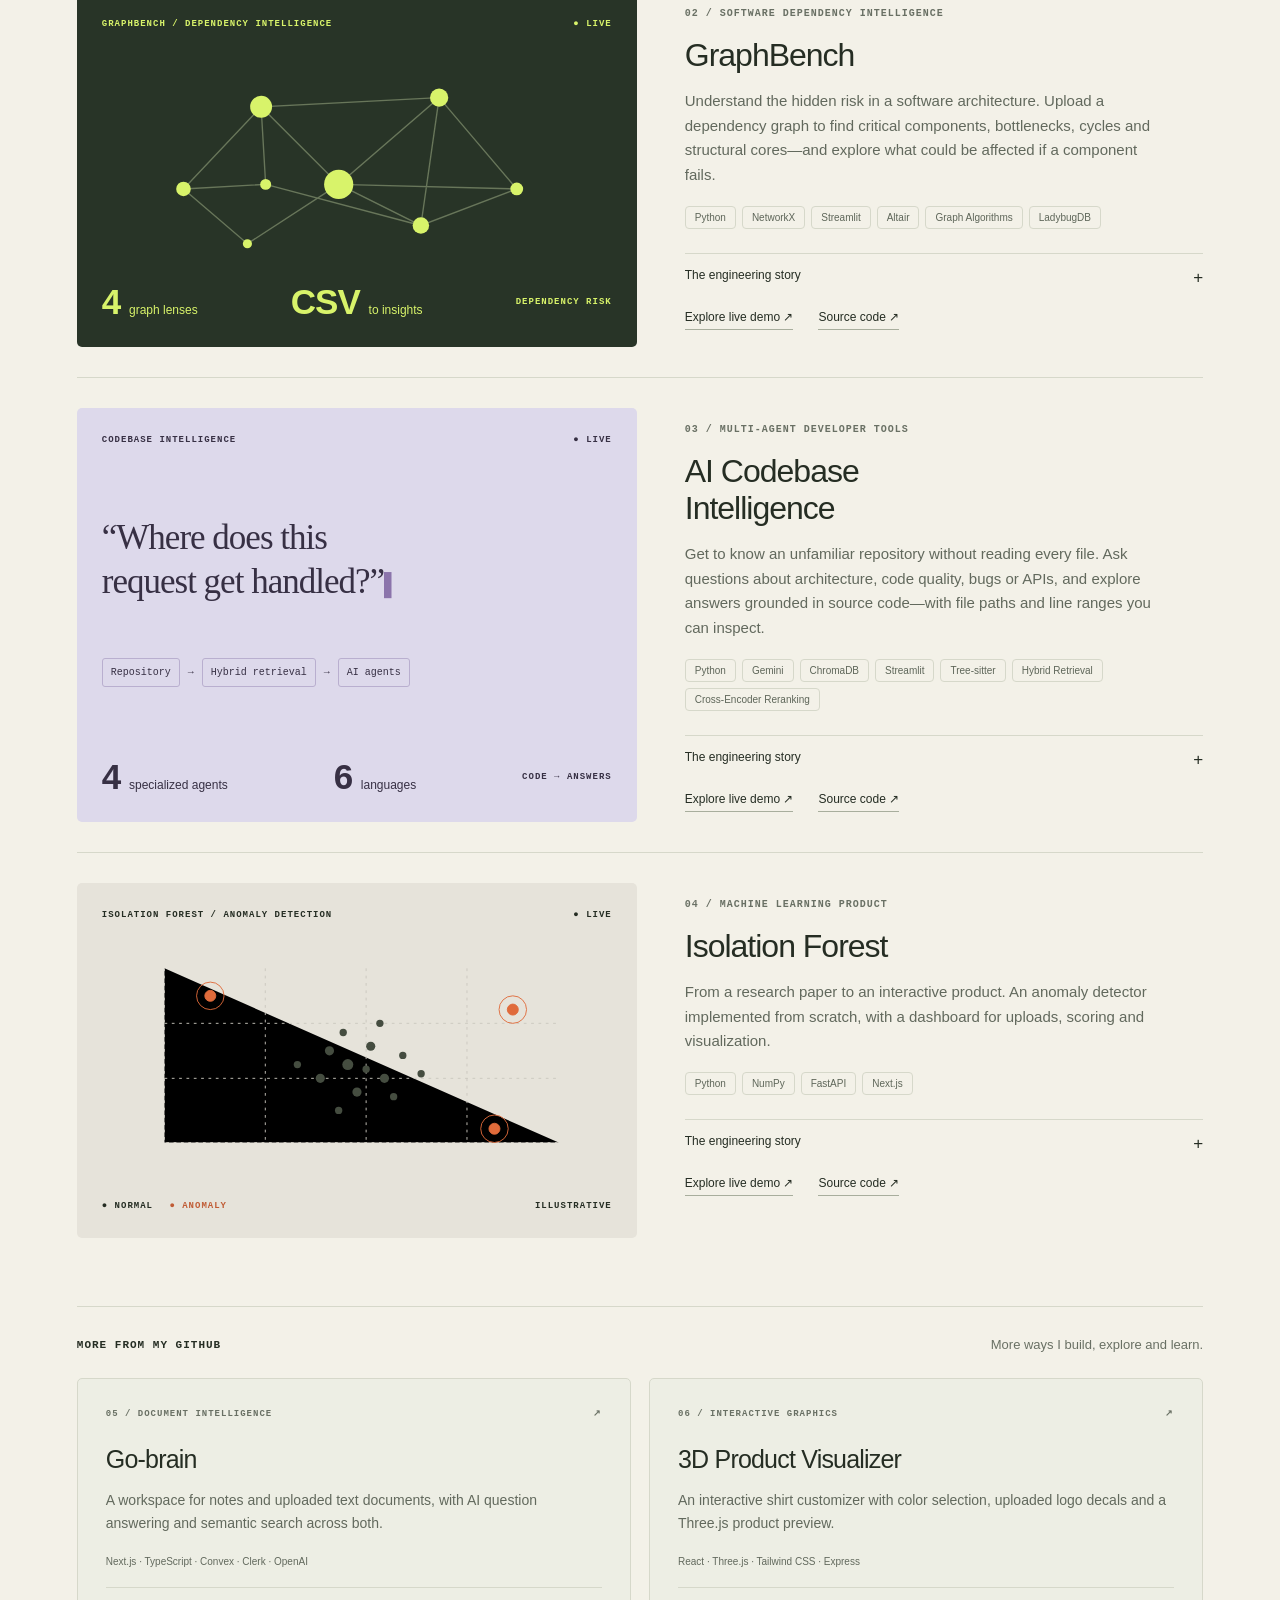
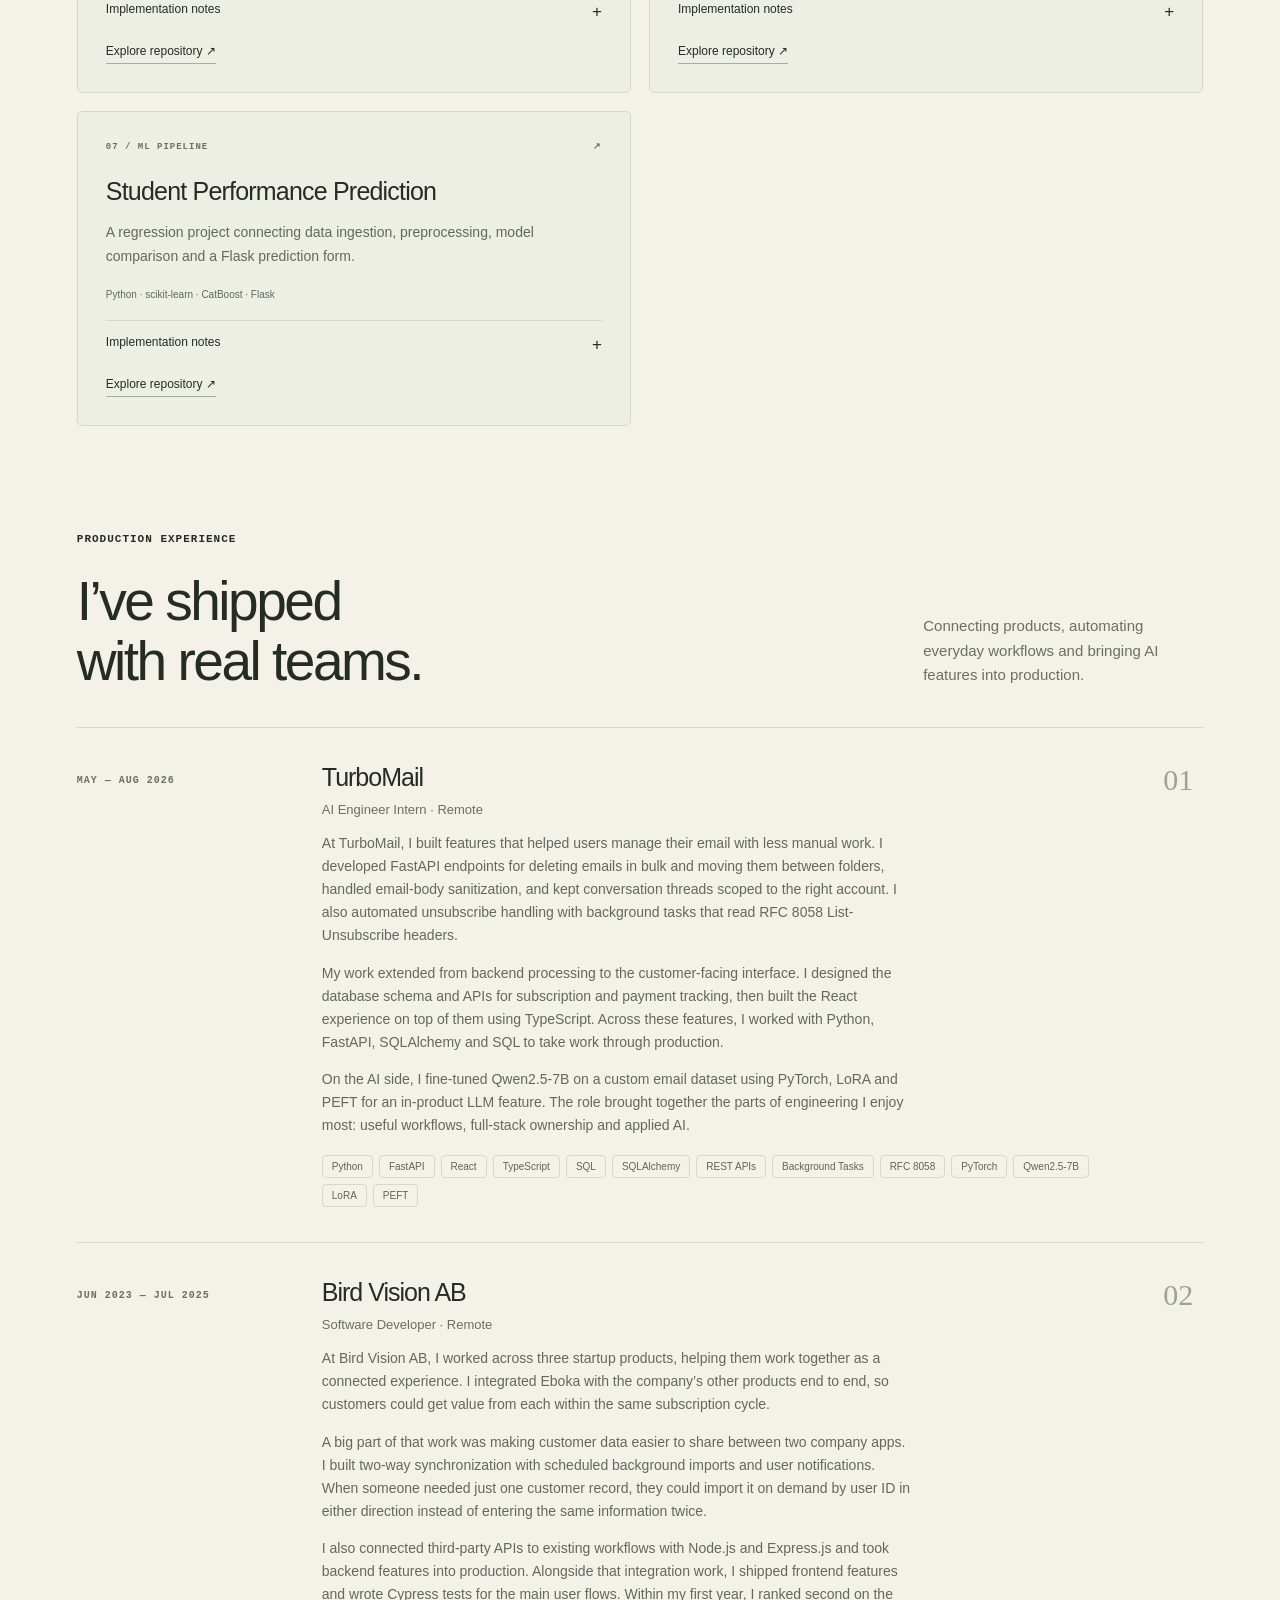
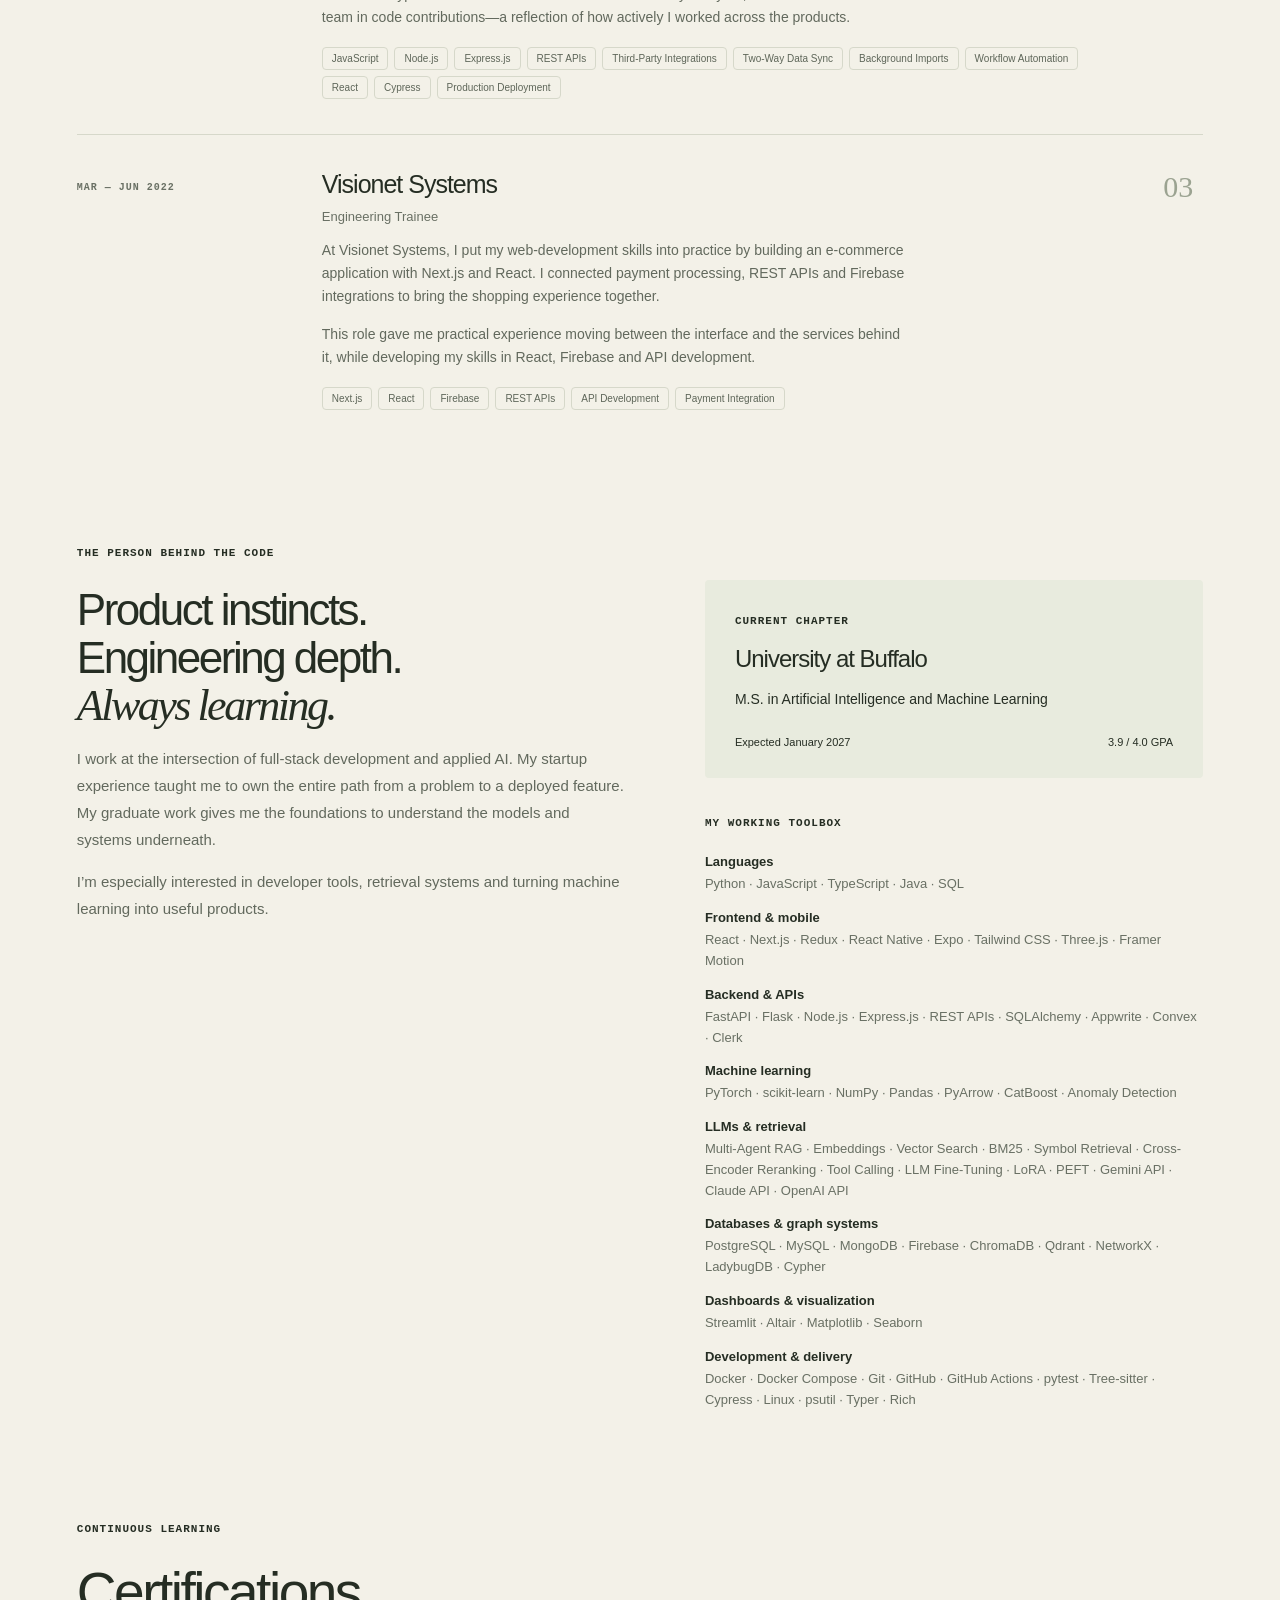
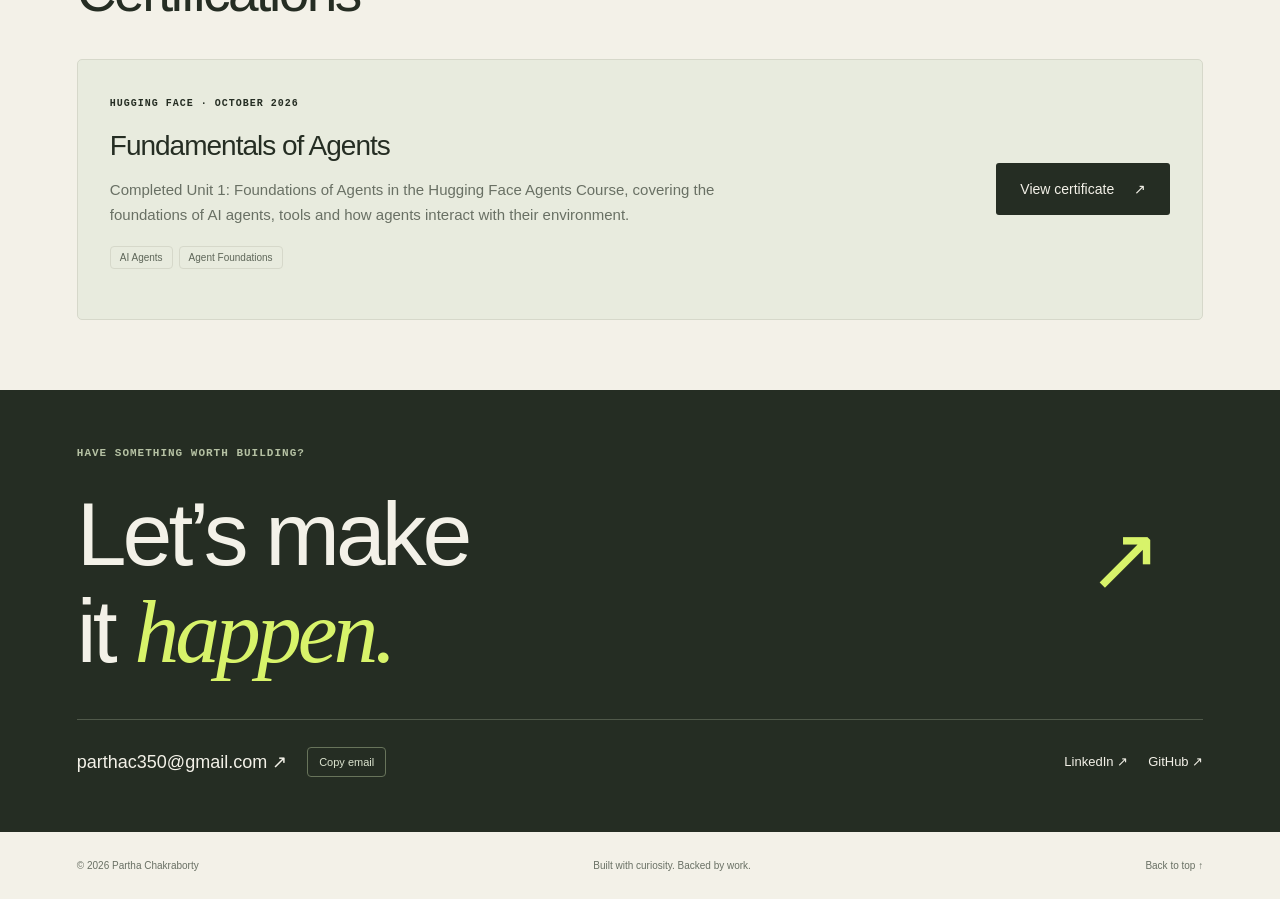
==== commit 80c44eee: "Add files via upload" ====
--- a/index.html
+++ b/index.html
@@ -1,443 +1,12 @@
 <!doctype html>
-<html lang="en">
-
-<head>
-    <meta charset="utf-8">
-    <meta name="viewport" content="width=device-width,initial-scale=1">
-    <meta name="theme-color" content="#f3f1e8">
-    <title>Partha Chakraborty — Software & AI Engineer</title>
-    <meta name="description"
-        content="Partha Chakraborty builds production software and applied AI systems. Explore GraphBench, AI Codebase Intelligence, and Isolation Forest.">
-    <link rel="icon"
-        href="data:image/svg+xml,%3Csvg xmlns='http://www.w3.org/2000/svg' viewBox='0 0 100 100'%3E%3Crect width='100' height='100' rx='20' fill='%23252d23'/%3E%3Ctext x='18' y='70' font-size='60' fill='%23d8f36a'%3Ep.%3C/text%3E%3C/svg%3E">
-    <link rel="stylesheet" href="style.css">
-</head>
-
-<body><a class="skip" href="#main">Skip to content</a>
-    <header><a class="brand" href="#" aria-label="Partha, home">p<span>.</span></a>
-        <nav aria-label="Main navigation"><a href="#work">Work</a><a href="#experience">Experience</a><a
-                href="#about">About</a><a href="#certifications">Certificates</a></nav><a class="nav-contact"
-            href="#contact">Let’s talk <span>↗</span></a>
-    </header>
-    <main id="main">
-        <section class="hero">
-            <div class="hero-top">
-                <p class="eyebrow"><span class="status"></span> SOFTWARE + APPLIED AI</p>
-                <p class="location">BUFFALO, NY · MS ’27</p>
-            </div>
-            <h1>Ideas are good.<br><em>Shipping</em> is better<span class="lime">.</span></h1>
-            <div class="hero-bottom">
-                <div>
-                    <p class="intro">I’m <strong>Partha Chakraborty.</strong> I turn messy problems into useful
-                        software—from production apps to AI systems you can actually explore.</p>
-                    <div class="actions"><a class="button dark" href="#work">Explore my work <span>↓</span></a><a
-                            class="button resume-button" href="./resume.pdf"
-                            download="Partha_Chakraborty_Resume.pdf">Download résumé <span
-                                aria-hidden="true">↓</span></a><a class="text-link"
-                            href="https://github.com/parthacs1999" target="_blank" rel="noopener noreferrer">GitHub
-                            ↗</a></div>
-                </div>
-                <div class="build-note"><span class="mono">01 / ENGINEERING MINDSET</span>
-                    <p>Build it.<br>Measure it.<br>Make it useful.</p><svg viewBox="0 0 130 70" aria-hidden="true">
-                        <path d="M8 50 L43 17 L83 52 L120 10 M8 50 L83 52 M43 17 L120 10" fill="none"
-                            stroke="currentColor" />
-                        <circle cx="8" cy="50" r="5" />
-                        <circle cx="43" cy="17" r="7" />
-                        <circle cx="83" cy="52" r="5" />
-                        <circle cx="120" cy="10" r="7" />
-                    </svg>
-                </div>
-            </div>
-            <div class="credentials"><span><b>2+ years</b> startup experience</span><span><b>3.9 / 4.0</b> graduate
-                    GPA</span><span><b>End to end</b> software ownership</span></div>
-        </section>
-        <section id="work" class="work">
-            <div class="section-heading">
-                <div>
-                    <p class="eyebrow">SELECTED WORK / 01—07</p>
-                    <h2>Less pitch.<br>More proof.</h2>
-                </div>
-                <p>Real demos, inspectable code, and the engineering decisions behind them.</p>
-            </div>
-            <div class="filters" role="group" aria-label="Filter projects"><button class="active" data-filter="all"
-                    aria-pressed="true">All work <span>07</span></button><button data-filter="systems"
-                    aria-pressed="false">Systems & data</button><button data-filter="ai" aria-pressed="false">Applied
-                    AI</button><button data-filter="frontend" aria-pressed="false">Interactive UI</button></div>
-            <article class="project graph" data-category="systems">
-                <div class="project-art graph-art">
-                    <div class="art-top mono"><span>GRAPHBENCH / DEPENDENCY INTELLIGENCE</span><span>● LIVE</span></div>
-                    <svg class="network" viewBox="0 0 500 230" role="img"
-                        aria-label="An abstract graph with interconnected nodes">
-                        <g fill="none" stroke="#68765a" stroke-width="1.5">
-                            <path
-                                d="M60 150L145 60L230 145L340 50L425 150L320 190L230 145L145 60L340 50M60 150L130 210L230 145M145 60L150 145L60 150M150 145L320 190M340 50L320 190M230 145L425 150" />
-                        </g>
-                        <g fill="#d8f36a">
-                            <circle cx="60" cy="150" r="8" />
-                            <circle cx="145" cy="60" r="12" />
-                            <circle cx="230" cy="145" r="16" />
-                            <circle cx="340" cy="50" r="10" />
-                            <circle cx="425" cy="150" r="7" />
-                            <circle cx="320" cy="190" r="9" />
-                            <circle cx="130" cy="210" r="5" />
-                            <circle cx="150" cy="145" r="6" />
-                        </g>
-                    </svg>
-                    <div class="art-bottom"><b>4 <small>graph lenses</small></b><b>CSV <small>to
-                                insights</small></b><span class="mono">DEPENDENCY RISK</span></div>
-                </div>
-                <div class="project-copy"><span class="mono project-number">01 / SOFTWARE DEPENDENCY INTELLIGENCE</span>
-                    <h3>GraphBench</h3>
-                    <p>Understand the hidden risk in a software architecture. Upload a dependency graph to find critical
-                        components, bottlenecks, cycles and structural cores—and explore what could be affected if a
-                        component fails.</p>
-                    <div class="tags">
-                        <span>Python</span><span>NetworkX</span><span>Streamlit</span><span>Altair</span><span>Graph
-                            Algorithms</span><span>LadybugDB</span></div>
-                    <details>
-                        <summary>The engineering story <span>+</span></summary>
-                        <div class="story">
-                            <p><strong>Why I built it.</strong> GraphBench started as a correctness-first comparison of
-                                NetworkX and LadybugDB. It evolved into a tool that helps people interpret software
-                                dependency graphs and review architectural risk.</p>
-                            <p><strong>The workflow.</strong> Choose the guided sample or upload a CSV, confirm which
-                                component depends on which, then validate the graph before analysis. Reports turn graph
-                                structure into plain-language evidence and recommended next actions.</p>
-                            <p><strong>The analysis.</strong> PageRank highlights influential dependencies, betweenness
-                                centrality surfaces path bottlenecks, cycle detection exposes circular relationships,
-                                and K-core finds deeply embedded structural layers. The Graph Explorer offers four
-                                visual lenses with zooming, panning and focused subgraphs.</p>
-                            <p><strong>Failure impact.</strong> Select a component to inspect direct and indirect
-                                dependents, blast-radius percentage, impact depth and shortest dependency paths. These
-                                are structural review signals to interpret alongside runtime context.</p>
-                            <p><strong>Engineering foundations.</strong> CSV health checks and exportable JSON/CSV
-                                reports sit alongside the original latency, throughput, ingestion and resource
-                                benchmarks. Separate benchmark-review runs reached 1 million nodes / 5 million edges;
-                                that is a research scale, rather than a claim about the live dependency analyzer’s
-                                capacity.</p>
-                        </div>
-                    </details>
-                    <div class="project-links"><a href="https://graphbench-niemzx4ou3jkksk7sej66t.streamlit.app/"
-                            target="_blank" rel="noopener noreferrer">Explore live demo ↗</a><a
-                            href="https://github.com/parthacs1999/graphbench" target="_blank"
-                            rel="noopener noreferrer">Source code ↗</a></div>
-                </div>
-            </article>
-            <article class="project rag" data-category="ai">
-                <div class="project-art rag-art">
-                    <div class="art-top mono"><span>CODEBASE INTELLIGENCE</span><span>● LIVE</span></div>
-                    <div class="query">“Where does this<br>request get handled?”<span class="cursor">▌</span></div>
-                    <div class="retrieval"><span>Repository</span><i>→</i><span>Hybrid retrieval</span><i>→</i><span>AI
-                            agents</span></div>
-                    <div class="art-bottom"><b>4 <small>specialized agents</small></b><b>6
-                            <small>languages</small></b><span class="mono">CODE → ANSWERS</span></div>
-                </div>
-                <div class="project-copy"><span class="mono project-number">02 / MULTI-AGENT DEVELOPER TOOLS</span>
-                    <h3>AI Codebase<br>Intelligence</h3>
-                    <p>Get to know an unfamiliar repository without reading every file. Ask questions about
-                        architecture, code quality, bugs or APIs, and explore answers grounded in source code—with file
-                        paths and line ranges you can inspect.</p>
-                    <div class="tags">
-                        <span>Python</span><span>Gemini</span><span>ChromaDB</span><span>Streamlit</span><span>Tree-sitter</span><span>Hybrid
-                            Retrieval</span><span>Cross-Encoder Reranking</span></div>
-                    <details>
-                        <summary>The engineering story <span>+</span></summary>
-                        <div class="story">
-                            <p><strong>Why I built it.</strong> Getting comfortable in a new codebase often means
-                                jumping between files just to understand one request. I built a deployed RAG application
-                                that helps developers ask focused questions about public GitHub and local repositories.
-                            </p>
-                            <p><strong>From code to context.</strong> Tree-sitter parses six languages—Python,
-                                JavaScript, TypeScript, Java, C++ and Go—while preserving function, class and file
-                                metadata. Semantic search, BM25 and symbol retrieval find relevant chunks, then a
-                                cross-encoder reranks them before Gemini generates an answer.</p>
-                            <p><strong>Four ways to investigate.</strong> The Architect explains structure and execution
-                                flow; the Code Reviewer examines quality, security and maintainability; the Bug Finder
-                                investigates edge cases and failure conditions; and the Documentation agent explains
-                                APIs, classes and functions.</p>
-                            <p><strong>Follow the evidence.</strong> An interactive source explorer shows retrieved
-                                code, file paths and line ranges, with citation checks to connect answers to their
-                                source. A one-click sample repository lets visitors try the workflow.</p>
-                            <p><strong>What I measured.</strong> In an initial eight-question retrieval evaluation on
-                                the <code>itsdangerous</code> Python repository, the system achieved 87.5% Hit@5 and
-                                0.750 mean reciprocal rank. These are preliminary results from one small evaluation.</p>
-                        </div>
-                    </details>
-                    <div class="project-links"><a href="https://ai-codebase-intelligent.streamlit.app/" target="_blank"
-                            rel="noopener noreferrer">Explore live demo ↗</a><a
-                            href="https://github.com/parthacs1999/ai-codebase-intelligence" target="_blank"
-                            rel="noopener noreferrer">Source code ↗</a></div>
-                </div>
-            </article>
-            <article class="project forest" data-category="ai">
-                <div class="project-art forest-art">
-                    <div class="art-top mono"><span>ISOLATION FOREST / ANOMALY DETECTION</span><span>● LIVE</span></div>
-                    <svg viewBox="0 0 500 240" class="scatter" role="img"
-                        aria-label="Illustrative anomaly plot, with normal points clustered and three outliers highlighted">
-                        <g stroke="#cbc8bf" stroke-dasharray="3 5">
-                            <path d="M40 20V210H470M40 80H470M40 140H470M150 20V210M260 20V210M370 20V210" />
-                        </g>
-                        <g fill="#454d40">
-                            <circle cx="220" cy="110" r="5" />
-                            <circle cx="240" cy="125" r="6" />
-                            <circle cx="265" cy="105" r="5" />
-                            <circle cx="280" cy="140" r="5" />
-                            <circle cx="210" cy="140" r="5" />
-                            <circle cx="250" cy="155" r="5" />
-                            <circle cx="300" cy="115" r="4" />
-                            <circle cx="235" cy="90" r="4" />
-                            <circle cx="185" cy="125" r="4" />
-                            <circle cx="275" cy="80" r="4" />
-                            <circle cx="230" cy="175" r="4" />
-                            <circle cx="290" cy="160" r="4" />
-                            <circle cx="260" cy="130" r="4" />
-                            <circle cx="320" cy="135" r="4" />
-                        </g>
-                        <g fill="#e06b3b" stroke="#e06b3b">
-                            <circle cx="90" cy="50" r="6" />
-                            <circle cx="420" cy="65" r="6" />
-                            <circle cx="400" cy="195" r="6" />
-                            <circle cx="90" cy="50" r="15" fill="none" />
-                            <circle cx="420" cy="65" r="15" fill="none" />
-                            <circle cx="400" cy="195" r="15" fill="none" />
-                        </g>
-                    </svg>
-                    <div class="art-bottom"><span class="mono">● NORMAL <span class="orange">●
-                                ANOMALY</span></span><span class="mono">ILLUSTRATIVE</span></div>
-                </div>
-                <div class="project-copy"><span class="mono project-number">03 / MACHINE LEARNING PRODUCT</span>
-                    <h3>Isolation Forest</h3>
-                    <p>From a research paper to an interactive product. An anomaly detector implemented from scratch,
-                        with a dashboard for uploads, scoring and visualization.</p>
-                    <div class="tags"><span>Python</span><span>NumPy</span><span>FastAPI</span><span>Next.js</span>
-                    </div>
-                    <details>
-                        <summary>The engineering story <span>+</span></summary>
-                        <div class="story">
-                            <p><strong>Idea.</strong> Anomalies are often isolated with fewer random splits than typical
-                                observations.</p>
-                            <p><strong>Built.</strong> Tree construction, training and anomaly scoring from the original
-                                algorithm, connected to a FastAPI backend and Next.js dashboard.</p>
-                            <p><strong>Product.</strong> Upload data, run the model and explore the resulting anomaly
-                                visualization in one workflow.</p>
-                        </div>
-                    </details>
-                    <div class="project-links"><a href="https://isolation-forest-dashboard.vercel.app/" target="_blank"
-                            rel="noopener noreferrer">Explore live demo ↗</a><a
-                            href="https://github.com/parthacs1999/isolation-forest" target="_blank"
-                            rel="noopener noreferrer">Source code ↗</a></div>
-                </div>
-            </article>
-            <div class="more-work">
-                <div class="more-heading">
-                    <p class="eyebrow">MORE FROM MY GITHUB</p>
-                    <p>More ways I build, explore and learn.</p>
-                </div>
-                <div class="repo-grid">
-                    <article class="repo-card" data-category="ai">
-                        <div class="repo-label mono"><span>04 / DOCUMENT INTELLIGENCE</span><span>↗</span></div>
-                        <h3>Go-brain</h3>
-                        <p>A workspace for notes and uploaded text documents, with AI question answering and semantic
-                            search across both.</p>
-                        <div class="repo-stack">Next.js · TypeScript · Convex · Clerk · OpenAI</div>
-                        <details>
-                            <summary>Implementation notes <span>+</span></summary>
-                            <p class="story">Document chat reads the selected text file, while vector search uses note
-                                embeddings and document-description embeddings. The code includes user and organization
-                                access checks.</p>
-                        </details><a class="repo-link" href="https://github.com/parthacs1999/Go-brain" target="_blank"
-                            rel="noopener noreferrer">Explore repository ↗</a>
-                    </article>
-                    <article class="repo-card" data-category="ai">
-                        <div class="repo-label mono"><span>05 / AGENT TOOLING</span><span>↗</span></div>
-                        <h3>Terminal Coding Agent</h3>
-                        <p>A terminal chat interface that connects Gemini to tools for exploring files, writing code and
-                            running shell commands.</p>
-                        <div class="repo-stack">Python · Gemini SDK · Typer · Rich</div>
-                        <details>
-                            <summary>Implementation notes <span>+</span></summary>
-                            <p class="story">A prototype built around an explore, execute and verify loop, with a
-                                multi-turn chat session and automatic function calling. It is an experiment in local
-                                coding workflows.</p>
-                        </details><a class="repo-link" href="https://github.com/parthacs1999/coding-agent"
-                            target="_blank" rel="noopener noreferrer">Explore repository ↗</a>
-                    </article>
-                    <article class="repo-card" data-category="frontend">
-                        <div class="repo-label mono"><span>06 / INTERACTIVE GRAPHICS</span><span>↗</span></div>
-                        <h3>3D Product Visualizer</h3>
-                        <p>An interactive shirt customizer with color selection, uploaded logo decals and a Three.js
-                            product preview.</p>
-                        <div class="repo-stack">React · Three.js · Tailwind CSS · Express</div>
-                        <details>
-                            <summary>Implementation notes <span>+</span></summary>
-                            <p class="story">Includes an AI image-generation integration and an Express route. The
-                                checked-in client calls a local backend for that feature; this portfolio links to the
-                                source rather than claiming a verified live AI demo.</p>
-                        </details><a class="repo-link"
-                            href="https://github.com/parthacs1999/project-3d-product-visualizer" target="_blank"
-                            rel="noopener noreferrer">Explore repository ↗</a>
-                    </article>
-                    <article class="repo-card" data-category="ai">
-                        <div class="repo-label mono"><span>07 / ML PIPELINE</span><span>↗</span></div>
-                        <h3>Student Performance Prediction</h3>
-                        <p>A regression project connecting data ingestion, preprocessing, model comparison and a Flask
-                            prediction form.</p>
-                        <div class="repo-stack">Python · scikit-learn · CatBoost · Flask</div>
-                        <details>
-                            <summary>Implementation notes <span>+</span></summary>
-                            <p class="story">The trainer compares seven regressors and saves a selected model. The web
-                                form uses student attributes and reading/writing scores as inputs. No unverified
-                                accuracy figures are reported.</p>
-                        </details><a class="repo-link"
-                            href="https://github.com/parthacs1999/student-performace-prediction" target="_blank"
-                            rel="noopener noreferrer">Explore repository ↗</a>
-                    </article>
-                </div>
-            </div>
-            <p id="filter-status" class="sr-only" role="status" aria-live="polite">Showing all 7 projects.</p>
-        </section>
-        <section id="experience" class="experience">
-            <div class="section-heading">
-                <div>
-                    <p class="eyebrow">PRODUCTION EXPERIENCE</p>
-                    <h2>I’ve shipped<br>with real teams.</h2>
-                </div>
-                <p>Connecting products, automating everyday workflows and bringing AI features into production.</p>
-            </div>
-            <div class="job">
-                <p class="mono">MAY — AUG 2026</p>
-                <div>
-                    <h3>TurboMail</h3><span>AI Engineer Intern · Remote</span>
-                    <p>At TurboMail, I built features that helped users manage their email with less manual work. I
-                        developed FastAPI endpoints for deleting emails in bulk and moving them between folders, handled
-                        email-body sanitization, and kept conversation threads scoped to the right account. I also
-                        automated unsubscribe handling with background tasks that read RFC 8058 List-Unsubscribe
-                        headers.</p>
-                    <p>My work extended from backend processing to the customer-facing interface. I designed the
-                        database schema and APIs for subscription and payment tracking, then built the React experience
-                        on top of them using TypeScript. Across these features, I worked with Python, FastAPI,
-                        SQLAlchemy and SQL to take work through production.</p>
-                    <p>On the AI side, I fine-tuned Qwen2.5-7B on a custom email dataset using PyTorch, LoRA and PEFT
-                        for an in-product LLM feature. The role brought together the parts of engineering I enjoy most:
-                        useful workflows, full-stack ownership and applied AI.</p>
-                    <div class="tags">
-                        <span>Python</span><span>FastAPI</span><span>React</span><span>TypeScript</span><span>SQL</span><span>SQLAlchemy</span><span>REST
-                            APIs</span><span>Background Tasks</span><span>RFC
-                            8058</span><span>PyTorch</span><span>Qwen2.5-7B</span><span>LoRA</span><span>PEFT</span>
-                    </div>
-                </div><span class="job-index">01</span>
-            </div>
-            <div class="job">
-                <p class="mono">JUN 2023 — JUL 2025</p>
-                <div>
-                    <h3>Bird Vision AB</h3><span>Software Developer · Remote</span>
-                    <p>At Bird Vision AB, I worked across three startup products, helping them work together as a
-                        connected experience. I integrated Eboka with the company’s other products end to end, so
-                        customers could get value from each within the same subscription cycle.</p>
-                    <p>A big part of that work was making customer data easier to share between two company apps. I
-                        built two-way synchronization with scheduled background imports and user notifications. When
-                        someone needed just one customer record, they could import it on demand by user ID in either
-                        direction instead of entering the same information twice.</p>
-                    <p>I also connected third-party APIs to existing workflows with Node.js and Express.js and took
-                        backend features into production. Alongside that integration work, I shipped frontend features
-                        and wrote Cypress tests for the main user flows. Within my first year, I ranked second on the
-                        team in code contributions—a reflection of how actively I worked across the products.</p>
-                    <div class="tags"><span>JavaScript</span><span>Node.js</span><span>Express.js</span><span>REST
-                            APIs</span><span>Third-Party Integrations</span><span>Two-Way Data
-                            Sync</span><span>Background Imports</span><span>Workflow
-                            Automation</span><span>React</span><span>Cypress</span><span>Production Deployment</span>
-                    </div>
-                </div><span class="job-index">02</span>
-            </div>
-            <div class="job">
-                <p class="mono">MAR — JUN 2022</p>
-                <div>
-                    <h3>Visionet Systems</h3><span>Engineering Trainee</span>
-                    <p>At Visionet Systems, I put my web-development skills into practice by building an e-commerce
-                        application with Next.js and React. I connected payment processing, REST APIs and Firebase
-                        integrations to bring the shopping experience together.</p>
-                    <p>This role gave me practical experience moving between the interface and the services behind it,
-                        while developing my skills in React, Firebase and API development.</p>
-                    <div class="tags"><span>Next.js</span><span>React</span><span>Firebase</span><span>REST
-                            APIs</span><span>API Development</span><span>Payment Integration</span></div>
-                </div><span class="job-index">03</span>
-            </div>
-        </section>
-        <section id="about" class="about">
-            <div>
-                <p class="eyebrow">THE PERSON BEHIND THE CODE</p>
-                <h2>Product instincts.<br>Engineering depth.<br><em>Always learning.</em></h2>
-                <p>I work at the intersection of full-stack development and applied AI. My startup experience taught me
-                    to own the entire path from a problem to a deployed feature. My graduate work gives me the
-                    foundations to understand the models and systems underneath.</p>
-                <p>I’m especially interested in developer tools, retrieval systems and turning machine learning into
-                    useful products.</p>
-            </div>
-            <div class="about-right">
-                <div class="education"><span class="mono">CURRENT CHAPTER</span>
-                    <h3>University at Buffalo</h3>
-                    <p>M.S. in Artificial Intelligence and Machine Learning</p>
-                    <div><span>Expected January 2027</span><b>3.9 / 4.0 GPA</b></div>
-                </div>
-                <div class="toolbox"><span class="mono">MY WORKING TOOLBOX</span>
-                    <dl>
-                        <dt>Languages</dt>
-                        <dd>Python · JavaScript · TypeScript · Java · SQL</dd>
-                        <dt>Frontend &amp; mobile</dt>
-                        <dd>React · Next.js · Redux · React Native · Expo · Tailwind CSS · Three.js · Framer Motion</dd>
-                        <dt>Backend &amp; APIs</dt>
-                        <dd>FastAPI · Flask · Node.js · Express.js · REST APIs · SQLAlchemy · Appwrite · Convex · Clerk
-                        </dd>
-                        <dt>Machine learning</dt>
-                        <dd>PyTorch · scikit-learn · NumPy · Pandas · PyArrow · CatBoost · Anomaly Detection</dd>
-                        <dt>LLMs &amp; retrieval</dt>
-                        <dd>Multi-Agent RAG · Embeddings · Vector Search · BM25 · Symbol Retrieval · Cross-Encoder
-                            Reranking · Tool Calling · LLM Fine-Tuning · LoRA · PEFT · Gemini API · OpenAI API</dd>
-                        <dt>Databases &amp; graph systems</dt>
-                        <dd>PostgreSQL · MySQL · MongoDB · Firebase · ChromaDB · Qdrant · NetworkX · LadybugDB · Cypher
-                        </dd>
-                        <dt>Dashboards &amp; visualization</dt>
-                        <dd>Streamlit · Altair · Matplotlib · Seaborn</dd>
-                        <dt>Development &amp; delivery</dt>
-                        <dd>Docker · Docker Compose · Git · GitHub · Tree-sitter · Cypress · Linux · psutil · Typer ·
-                            Rich</dd>
-                    </dl>
-                </div>
-            </div>
-        </section>
-        <section class="certifications" id="certifications">
-            <div class="section-heading">
-                <div>
-                    <p class="eyebrow">CONTINUOUS LEARNING</p>
-                    <h2>Certifications</h2>
-                </div>
-            </div>
-            <article class="certificate-card">
-                <div><span class="mono">HUGGING FACE · OCTOBER 2026</span>
-                    <h3>Fundamentals of Agents</h3>
-                    <p>Completed Unit 1: Foundations of Agents in the Hugging Face Agents Course, covering the
-                        foundations of AI agents, tools and how agents interact with their environment.</p>
-                    <div class="tags"><span>AI Agents</span><span>Agent Foundations</span></div>
-                </div><a class="button certificate-link" href="./certificate.webp" target="_blank"
-                    rel="noopener noreferrer"
-                    aria-label="View Fundamentals of Agents certificate (opens in a new tab)">View certificate <span
-                        aria-hidden="true">↗</span></a>
-            </article>
-        </section>
-        <section class="contact" id="contact">
-            <p class="eyebrow">HAVE SOMETHING WORTH BUILDING?</p>
-            <h2>Let’s make<br>it <em>happen.</em> <span>↗</span></h2>
-            <div class="contact-bottom"><a href="mailto:parthac350@gmail.com">parthac350@gmail.com ↗</a><button
-                    id="copy-email" aria-label="Copy email address">Copy email</button><span id="copy-status"
-                    role="status" aria-live="polite"></span><a
-                    href="https://www.linkedin.com/in/partha-chakraborty-a737541b2" target="_blank"
-                    rel="noopener noreferrer">LinkedIn ↗</a><a href="https://github.com/parthacs1999" target="_blank"
-                    rel="noopener noreferrer">GitHub ↗</a></div>
-        </section>
-    </main>
-    <footer><span>© <span id="year">2026</span> Partha Chakraborty</span><span>Built with curiosity. Backed by
-            work.</span><a href="#">Back to top ↑</a></footer>
-    <script src="app.js"></script>
-</body>
-
-</html>+<html lang="en"><head><meta charset="utf-8"><meta name="viewport" content="width=device-width,initial-scale=1"><meta name="theme-color" content="#f3f1e8"><title>Partha Chakraborty — Software & AI Engineer</title><meta name="description" content="Partha Chakraborty builds production software and applied AI systems. Explore Greenlight, GraphBench, AI Codebase Intelligence, and Isolation Forest."><link rel="icon" href="data:image/svg+xml,%3Csvg xmlns='http://www.w3.org/2000/svg' viewBox='0 0 100 100'%3E%3Crect width='100' height='100' rx='20' fill='%23252d23'/%3E%3Ctext x='18' y='70' font-size='60' fill='%23d8f36a'%3Ep.%3C/text%3E%3C/svg%3E"><link rel="stylesheet" href="style.css"></head>
+<body><a class="skip" href="#main">Skip to content</a><header><a class="brand" href="#" aria-label="Partha, home">p<span>.</span></a><nav aria-label="Main navigation"><a href="#work">Work</a><a href="#experience">Experience</a><a href="#about">About</a><a href="#certifications">Certificates</a></nav><a class="nav-contact" href="#contact">Let’s talk <span>↗</span></a></header>
+<main id="main"><section class="hero"><div class="hero-top"><p class="eyebrow"><span class="status"></span> SOFTWARE + APPLIED AI</p><p class="location">BUFFALO, NY · MS ’27</p></div><h1>Ideas are good.<br><em>Shipping</em> is better<span class="lime">.</span></h1><div class="hero-bottom"><div><p class="intro">I’m <strong>Partha Chakraborty.</strong> I turn messy problems into useful software—from production apps to AI systems you can actually explore.</p><div class="actions"><a class="button dark" href="#work">Explore my work <span>↓</span></a><a class="button resume-button" href="./resume.pdf" download="Partha_Chakraborty_Resume.pdf">Download résumé <span aria-hidden="true">↓</span></a><a class="text-link" href="https://github.com/parthacs1999" target="_blank" rel="noopener noreferrer">GitHub ↗</a></div></div><div class="build-note"><span class="mono">01 / ENGINEERING MINDSET</span><p>Build it.<br>Measure it.<br>Make it useful.</p><svg viewBox="0 0 130 70" aria-hidden="true"><path d="M8 50 L43 17 L83 52 L120 10 M8 50 L83 52 M43 17 L120 10" fill="none" stroke="currentColor"/><circle cx="8" cy="50" r="5"/><circle cx="43" cy="17" r="7"/><circle cx="83" cy="52" r="5"/><circle cx="120" cy="10" r="7"/></svg></div></div><div class="credentials"><span><b>2+ years</b> startup experience</span><span><b>3.9 / 4.0</b> graduate GPA</span><span><b>End to end</b> software ownership</span></div></section>
+<section id="work" class="work"><div class="section-heading"><div><p class="eyebrow">SELECTED WORK / 01—07</p><h2>Less pitch.<br>More proof.</h2></div><p>Real demos, inspectable code, and the engineering decisions behind them.</p></div><div class="filters" role="group" aria-label="Filter projects"><button class="active" data-filter="all" aria-pressed="true">All work <span>07</span></button><button data-filter="systems" aria-pressed="false">Systems & data</button><button data-filter="ai" aria-pressed="false">Applied AI</button><button data-filter="frontend" aria-pressed="false">Interactive UI</button></div>
+<article class="project coding" data-category="ai"><div class="project-art rag-art"><div class="art-top mono"><span>GREENLIGHT / AI CODING AGENT</span><span>● LIVE</span></div><div class="query">Failing tests.<br>Reviewable fixes.<span class="cursor">▌</span></div><div class="retrieval"><span>Reproduce</span><i>→</i><span>Investigate</span><i>→</i><span>Fix &amp; verify</span></div><div class="art-bottom"><b>10/10 <small>synthetic tasks</small></b><b>4/13 <small>real bug attempts</small></b></div></div><div class="project-copy"><span class="mono project-number">01 / AI CODING AGENT</span><h3>Greenlight</h3><p>An AI agent that takes a failing test suite through investigation, a code fix and independent verification. Watch a real recorded run without an API key, or try a live demo with your own Claude or Gemini key.</p><div class="tags"><span>Python</span><span>Claude Code</span><span>Claude</span><span>Gemini</span><span>Tool Calling</span><span>Streamlit</span><span>GitHub Actions</span><span>pytest</span></div><details><summary>The engineering story <span>+</span></summary><div class="story"><p><strong>Why I built it.</strong> A failing test tells you something broke, but finding the cause can mean following imports across several files. I evolved my terminal coding prototype into Greenlight: an agent that reproduces the failure, investigates the code, applies a targeted fix and hands back a reviewable diff.</p><p><strong>How I built it.</strong> I used Claude Code as a development tool while building Greenlight.</p><p><strong>The engineering loop.</strong> A shared agent loop supports Claude and Gemini through provider adapters. Workspace-bound tools let the model list, read, search and edit files, and run the configured test command. Greenlight re-runs the tests independently before reporting a verdict, alongside the diff, trace, token usage and estimated cost.</p><p><strong>Bounded execution.</strong> Secret-file restrictions, path checks, credential removal from test environments and hard step, token and cost limits constrain each run. Tests are read-only by default. The model can run the configured test command rather than arbitrary shell commands; these controls do not provide full sandbox isolation.</p><p><strong>Built for review.</strong> Use the CLI locally, try the Streamlit demo, or connect the GitHub Action to a failing CI workflow and open a proposed fix as a pull request for human review. The hosted demo offers clearly labeled replays of real fixes without an API key, plus live runs on bundled projects with a visitor-supplied key.</p><p><strong>Measured beyond the demo.</strong> The published Gemini run solved 10/10 synthetic bug tasks, checked against hidden tests with no test edits. A separate benchmark contains 22 real bug fixes from eight open-source Python libraries: 4 of 13 attempted tasks were solved without regressions, while nine were not attempted because of quota or overload limits. Those results describe this model and evaluation run, not a general success rate.</p></div></details><div class="project-links"><a href="https://coding-agent-b.streamlit.app/" target="_blank" rel="noopener noreferrer">Watch the agent work ↗</a><a href="https://github.com/parthacs1999/coding-agent" target="_blank" rel="noopener noreferrer">Source code ↗</a></div></div></article>
+<article class="project graph" data-category="systems"><div class="project-art graph-art"><div class="art-top mono"><span>GRAPHBENCH / DEPENDENCY INTELLIGENCE</span><span>● LIVE</span></div><svg class="network" viewBox="0 0 500 230" role="img" aria-label="An abstract graph with interconnected nodes"><g fill="none" stroke="#68765a" stroke-width="1.5"><path d="M60 150L145 60L230 145L340 50L425 150L320 190L230 145L145 60L340 50M60 150L130 210L230 145M145 60L150 145L60 150M150 145L320 190M340 50L320 190M230 145L425 150"/></g><g fill="#d8f36a"><circle cx="60" cy="150" r="8"/><circle cx="145" cy="60" r="12"/><circle cx="230" cy="145" r="16"/><circle cx="340" cy="50" r="10"/><circle cx="425" cy="150" r="7"/><circle cx="320" cy="190" r="9"/><circle cx="130" cy="210" r="5"/><circle cx="150" cy="145" r="6"/></g></svg><div class="art-bottom"><b>4 <small>graph lenses</small></b><b>CSV <small>to insights</small></b><span class="mono">DEPENDENCY RISK</span></div></div><div class="project-copy"><span class="mono project-number">02 / SOFTWARE DEPENDENCY INTELLIGENCE</span><h3>GraphBench</h3><p>Understand the hidden risk in a software architecture. Upload a dependency graph to find critical components, bottlenecks, cycles and structural cores—and explore what could be affected if a component fails.</p><div class="tags"><span>Python</span><span>NetworkX</span><span>Streamlit</span><span>Altair</span><span>Graph Algorithms</span><span>LadybugDB</span></div><details><summary>The engineering story <span>+</span></summary><div class="story"><p><strong>Why I built it.</strong> GraphBench started as a correctness-first comparison of NetworkX and LadybugDB. It evolved into a tool that helps people interpret software dependency graphs and review architectural risk.</p><p><strong>The workflow.</strong> Choose the guided sample or upload a CSV, confirm which component depends on which, then validate the graph before analysis. Reports turn graph structure into plain-language evidence and recommended next actions.</p><p><strong>The analysis.</strong> PageRank highlights influential dependencies, betweenness centrality surfaces path bottlenecks, cycle detection exposes circular relationships, and K-core finds deeply embedded structural layers. The Graph Explorer offers four visual lenses with zooming, panning and focused subgraphs.</p><p><strong>Failure impact.</strong> Select a component to inspect direct and indirect dependents, blast-radius percentage, impact depth and shortest dependency paths. These are structural review signals to interpret alongside runtime context.</p><p><strong>Engineering foundations.</strong> CSV health checks and exportable JSON/CSV reports sit alongside the original latency, throughput, ingestion and resource benchmarks. Separate benchmark-review runs reached 1 million nodes / 5 million edges; that is a research scale, rather than a claim about the live dependency analyzer’s capacity.</p></div></details><div class="project-links"><a href="https://graphbench-niemzx4ou3jkksk7sej66t.streamlit.app/" target="_blank" rel="noopener noreferrer">Explore live demo ↗</a><a href="https://github.com/parthacs1999/graphbench" target="_blank" rel="noopener noreferrer">Source code ↗</a></div></div></article>
+<article class="project rag" data-category="ai"><div class="project-art rag-art"><div class="art-top mono"><span>CODEBASE INTELLIGENCE</span><span>● LIVE</span></div><div class="query">“Where does this<br>request get handled?”<span class="cursor">▌</span></div><div class="retrieval"><span>Repository</span><i>→</i><span>Hybrid retrieval</span><i>→</i><span>AI agents</span></div><div class="art-bottom"><b>4 <small>specialized agents</small></b><b>6 <small>languages</small></b><span class="mono">CODE → ANSWERS</span></div></div><div class="project-copy"><span class="mono project-number">03 / MULTI-AGENT DEVELOPER TOOLS</span><h3>AI Codebase<br>Intelligence</h3><p>Get to know an unfamiliar repository without reading every file. Ask questions about architecture, code quality, bugs or APIs, and explore answers grounded in source code—with file paths and line ranges you can inspect.</p><div class="tags"><span>Python</span><span>Gemini</span><span>ChromaDB</span><span>Streamlit</span><span>Tree-sitter</span><span>Hybrid Retrieval</span><span>Cross-Encoder Reranking</span></div><details><summary>The engineering story <span>+</span></summary><div class="story"><p><strong>Why I built it.</strong> Getting comfortable in a new codebase often means jumping between files just to understand one request. I built a deployed RAG application that helps developers ask focused questions about public GitHub and local repositories.</p><p><strong>From code to context.</strong> Tree-sitter parses six languages—Python, JavaScript, TypeScript, Java, C++ and Go—while preserving function, class and file metadata. Semantic search, BM25 and symbol retrieval find relevant chunks, then a cross-encoder reranks them before Gemini generates an answer.</p><p><strong>Four ways to investigate.</strong> The Architect explains structure and execution flow; the Code Reviewer examines quality, security and maintainability; the Bug Finder investigates edge cases and failure conditions; and the Documentation agent explains APIs, classes and functions.</p><p><strong>Follow the evidence.</strong> An interactive source explorer shows retrieved code, file paths and line ranges, with citation checks to connect answers to their source. A one-click sample repository lets visitors try the workflow.</p><p><strong>What I measured.</strong> In an initial eight-question retrieval evaluation on the <code>itsdangerous</code> Python repository, the system achieved 87.5% Hit@5 and 0.750 mean reciprocal rank. These are preliminary results from one small evaluation.</p></div></details><div class="project-links"><a href="https://ai-codebase-intelligent.streamlit.app/" target="_blank" rel="noopener noreferrer">Explore live demo ↗</a><a href="https://github.com/parthacs1999/ai-codebase-intelligence" target="_blank" rel="noopener noreferrer">Source code ↗</a></div></div></article>
+<article class="project forest" data-category="ai"><div class="project-art forest-art"><div class="art-top mono"><span>ISOLATION FOREST / ANOMALY DETECTION</span><span>● LIVE</span></div><svg viewBox="0 0 500 240" class="scatter" role="img" aria-label="Illustrative anomaly plot, with normal points clustered and three outliers highlighted"><g stroke="#cbc8bf" stroke-dasharray="3 5"><path d="M40 20V210H470M40 80H470M40 140H470M150 20V210M260 20V210M370 20V210"/></g><g fill="#454d40"><circle cx="220" cy="110" r="5"/><circle cx="240" cy="125" r="6"/><circle cx="265" cy="105" r="5"/><circle cx="280" cy="140" r="5"/><circle cx="210" cy="140" r="5"/><circle cx="250" cy="155" r="5"/><circle cx="300" cy="115" r="4"/><circle cx="235" cy="90" r="4"/><circle cx="185" cy="125" r="4"/><circle cx="275" cy="80" r="4"/><circle cx="230" cy="175" r="4"/><circle cx="290" cy="160" r="4"/><circle cx="260" cy="130" r="4"/><circle cx="320" cy="135" r="4"/></g><g fill="#e06b3b" stroke="#e06b3b"><circle cx="90" cy="50" r="6"/><circle cx="420" cy="65" r="6"/><circle cx="400" cy="195" r="6"/><circle cx="90" cy="50" r="15" fill="none"/><circle cx="420" cy="65" r="15" fill="none"/><circle cx="400" cy="195" r="15" fill="none"/></g></svg><div class="art-bottom"><span class="mono">● NORMAL <span class="orange">● ANOMALY</span></span><span class="mono">ILLUSTRATIVE</span></div></div><div class="project-copy"><span class="mono project-number">04 / MACHINE LEARNING PRODUCT</span><h3>Isolation Forest</h3><p>From a research paper to an interactive product. An anomaly detector implemented from scratch, with a dashboard for uploads, scoring and visualization.</p><div class="tags"><span>Python</span><span>NumPy</span><span>FastAPI</span><span>Next.js</span></div><details><summary>The engineering story <span>+</span></summary><div class="story"><p><strong>Idea.</strong> Anomalies are often isolated with fewer random splits than typical observations.</p><p><strong>Built.</strong> Tree construction, training and anomaly scoring from the original algorithm, connected to a FastAPI backend and Next.js dashboard.</p><p><strong>Product.</strong> Upload data, run the model and explore the resulting anomaly visualization in one workflow.</p></div></details><div class="project-links"><a href="https://isolation-forest-dashboard.vercel.app/" target="_blank" rel="noopener noreferrer">Explore live demo ↗</a><a href="https://github.com/parthacs1999/isolation-forest" target="_blank" rel="noopener noreferrer">Source code ↗</a></div></div></article><div class="more-work"><div class="more-heading"><p class="eyebrow">MORE FROM MY GITHUB</p><p>More ways I build, explore and learn.</p></div><div class="repo-grid"><article class="repo-card" data-category="ai"><div class="repo-label mono"><span>05 / DOCUMENT INTELLIGENCE</span><span>↗</span></div><h3>Go-brain</h3><p>A workspace for notes and uploaded text documents, with AI question answering and semantic search across both.</p><div class="repo-stack">Next.js · TypeScript · Convex · Clerk · OpenAI</div><details><summary>Implementation notes <span>+</span></summary><p class="story">Document chat reads the selected text file, while vector search uses note embeddings and document-description embeddings. The code includes user and organization access checks.</p></details><a class="repo-link" href="https://github.com/parthacs1999/Go-brain" target="_blank" rel="noopener noreferrer">Explore repository ↗</a></article><article class="repo-card" data-category="frontend"><div class="repo-label mono"><span>06 / INTERACTIVE GRAPHICS</span><span>↗</span></div><h3>3D Product Visualizer</h3><p>An interactive shirt customizer with color selection, uploaded logo decals and a Three.js product preview.</p><div class="repo-stack">React · Three.js · Tailwind CSS · Express</div><details><summary>Implementation notes <span>+</span></summary><p class="story">Includes an AI image-generation integration and an Express route. The checked-in client calls a local backend for that feature; this portfolio links to the source rather than claiming a verified live AI demo.</p></details><a class="repo-link" href="https://github.com/parthacs1999/project-3d-product-visualizer" target="_blank" rel="noopener noreferrer">Explore repository ↗</a></article><article class="repo-card" data-category="ai"><div class="repo-label mono"><span>07 / ML PIPELINE</span><span>↗</span></div><h3>Student Performance Prediction</h3><p>A regression project connecting data ingestion, preprocessing, model comparison and a Flask prediction form.</p><div class="repo-stack">Python · scikit-learn · CatBoost · Flask</div><details><summary>Implementation notes <span>+</span></summary><p class="story">The trainer compares seven regressors and saves a selected model. The web form uses student attributes and reading/writing scores as inputs. No unverified accuracy figures are reported.</p></details><a class="repo-link" href="https://github.com/parthacs1999/student-performace-prediction" target="_blank" rel="noopener noreferrer">Explore repository ↗</a></article></div></div><p id="filter-status" class="sr-only" role="status" aria-live="polite">Showing all 7 projects.</p></section>
+<section id="experience" class="experience"><div class="section-heading"><div><p class="eyebrow">PRODUCTION EXPERIENCE</p><h2>I’ve shipped<br>with real teams.</h2></div><p>Connecting products, automating everyday workflows and bringing AI features into production.</p></div><div class="job"><p class="mono">MAY — AUG 2026</p><div><h3>TurboMail</h3><span>AI Engineer Intern · Remote</span><p>At TurboMail, I built features that helped users manage their email with less manual work. I developed FastAPI endpoints for deleting emails in bulk and moving them between folders, handled email-body sanitization, and kept conversation threads scoped to the right account. I also automated unsubscribe handling with background tasks that read RFC 8058 List-Unsubscribe headers.</p><p>My work extended from backend processing to the customer-facing interface. I designed the database schema and APIs for subscription and payment tracking, then built the React experience on top of them using TypeScript. Across these features, I worked with Python, FastAPI, SQLAlchemy and SQL to take work through production.</p><p>On the AI side, I fine-tuned Qwen2.5-7B on a custom email dataset using PyTorch, LoRA and PEFT for an in-product LLM feature. The role brought together the parts of engineering I enjoy most: useful workflows, full-stack ownership and applied AI.</p><div class="tags"><span>Python</span><span>FastAPI</span><span>React</span><span>TypeScript</span><span>SQL</span><span>SQLAlchemy</span><span>REST APIs</span><span>Background Tasks</span><span>RFC 8058</span><span>PyTorch</span><span>Qwen2.5-7B</span><span>LoRA</span><span>PEFT</span></div></div><span class="job-index">01</span></div><div class="job"><p class="mono">JUN 2023 — JUL 2025</p><div><h3>Bird Vision AB</h3><span>Software Developer · Remote</span><p>At Bird Vision AB, I worked across three startup products, helping them work together as a connected experience. I integrated Eboka with the company’s other products end to end, so customers could get value from each within the same subscription cycle.</p><p>A big part of that work was making customer data easier to share between two company apps. I built two-way synchronization with scheduled background imports and user notifications. When someone needed just one customer record, they could import it on demand by user ID in either direction instead of entering the same information twice.</p><p>I also connected third-party APIs to existing workflows with Node.js and Express.js and took backend features into production. Alongside that integration work, I shipped frontend features and wrote Cypress tests for the main user flows. Within my first year, I ranked second on the team in code contributions—a reflection of how actively I worked across the products.</p><div class="tags"><span>JavaScript</span><span>Node.js</span><span>Express.js</span><span>REST APIs</span><span>Third-Party Integrations</span><span>Two-Way Data Sync</span><span>Background Imports</span><span>Workflow Automation</span><span>React</span><span>Cypress</span><span>Production Deployment</span></div></div><span class="job-index">02</span></div><div class="job"><p class="mono">MAR — JUN 2022</p><div><h3>Visionet Systems</h3><span>Engineering Trainee</span><p>At Visionet Systems, I put my web-development skills into practice by building an e-commerce application with Next.js and React. I connected payment processing, REST APIs and Firebase integrations to bring the shopping experience together.</p><p>This role gave me practical experience moving between the interface and the services behind it, while developing my skills in React, Firebase and API development.</p><div class="tags"><span>Next.js</span><span>React</span><span>Firebase</span><span>REST APIs</span><span>API Development</span><span>Payment Integration</span></div></div><span class="job-index">03</span></div></section>
+<section id="about" class="about"><div><p class="eyebrow">THE PERSON BEHIND THE CODE</p><h2>Product instincts.<br>Engineering depth.<br><em>Always learning.</em></h2><p>I work at the intersection of full-stack development and applied AI. My startup experience taught me to own the entire path from a problem to a deployed feature. My graduate work gives me the foundations to understand the models and systems underneath.</p><p>I’m especially interested in developer tools, retrieval systems and turning machine learning into useful products.</p></div><div class="about-right"><div class="education"><span class="mono">CURRENT CHAPTER</span><h3>University at Buffalo</h3><p>M.S. in Artificial Intelligence and Machine Learning</p><div><span>Expected January 2027</span><b>3.9 / 4.0 GPA</b></div></div><div class="toolbox"><span class="mono">MY WORKING TOOLBOX</span><dl><dt>Languages</dt><dd>Python · JavaScript · TypeScript · Java · SQL</dd><dt>Frontend &amp; mobile</dt><dd>React · Next.js · Redux · React Native · Expo · Tailwind CSS · Three.js · Framer Motion</dd><dt>Backend &amp; APIs</dt><dd>FastAPI · Flask · Node.js · Express.js · REST APIs · SQLAlchemy · Appwrite · Convex · Clerk</dd><dt>Machine learning</dt><dd>PyTorch · scikit-learn · NumPy · Pandas · PyArrow · CatBoost · Anomaly Detection</dd><dt>LLMs &amp; retrieval</dt><dd>Multi-Agent RAG · Embeddings · Vector Search · BM25 · Symbol Retrieval · Cross-Encoder Reranking · Tool Calling · LLM Fine-Tuning · LoRA · PEFT · Gemini API · Claude API · OpenAI API</dd><dt>Databases &amp; graph systems</dt><dd>PostgreSQL · MySQL · MongoDB · Firebase · ChromaDB · Qdrant · NetworkX · LadybugDB · Cypher</dd><dt>Dashboards &amp; visualization</dt><dd>Streamlit · Altair · Matplotlib · Seaborn</dd><dt>Development &amp; delivery</dt><dd>Docker · Docker Compose · Git · GitHub · GitHub Actions · pytest · Tree-sitter · Cypress · Linux · psutil · Typer · Rich</dd></dl></div></div></section>
+<section class="certifications" id="certifications"><div class="section-heading"><div><p class="eyebrow">CONTINUOUS LEARNING</p><h2>Certifications</h2></div></div><article class="certificate-card"><div><span class="mono">HUGGING FACE · OCTOBER 2026</span><h3>Fundamentals of Agents</h3><p>Completed Unit 1: Foundations of Agents in the Hugging Face Agents Course, covering the foundations of AI agents, tools and how agents interact with their environment.</p><div class="tags"><span>AI Agents</span><span>Agent Foundations</span></div></div><a class="button certificate-link" href="./certificate.webp" target="_blank" rel="noopener noreferrer" aria-label="View Fundamentals of Agents certificate (opens in a new tab)">View certificate <span aria-hidden="true">↗</span></a></article></section><section class="contact" id="contact"><p class="eyebrow">HAVE SOMETHING WORTH BUILDING?</p><h2>Let’s make<br>it <em>happen.</em> <span>↗</span></h2><div class="contact-bottom"><a href="mailto:parthac350@gmail.com">parthac350@gmail.com ↗</a><button id="copy-email" aria-label="Copy email address">Copy email</button><span id="copy-status" role="status" aria-live="polite"></span><a href="https://www.linkedin.com/in/partha-chakraborty-a737541b2" target="_blank" rel="noopener noreferrer">LinkedIn ↗</a><a href="https://github.com/parthacs1999" target="_blank" rel="noopener noreferrer">GitHub ↗</a></div></section></main><footer><span>© <span id="year">2026</span> Partha Chakraborty</span><span>Built with curiosity. Backed by work.</span><a href="#">Back to top ↑</a></footer><script src="app.js"></script></body></html>
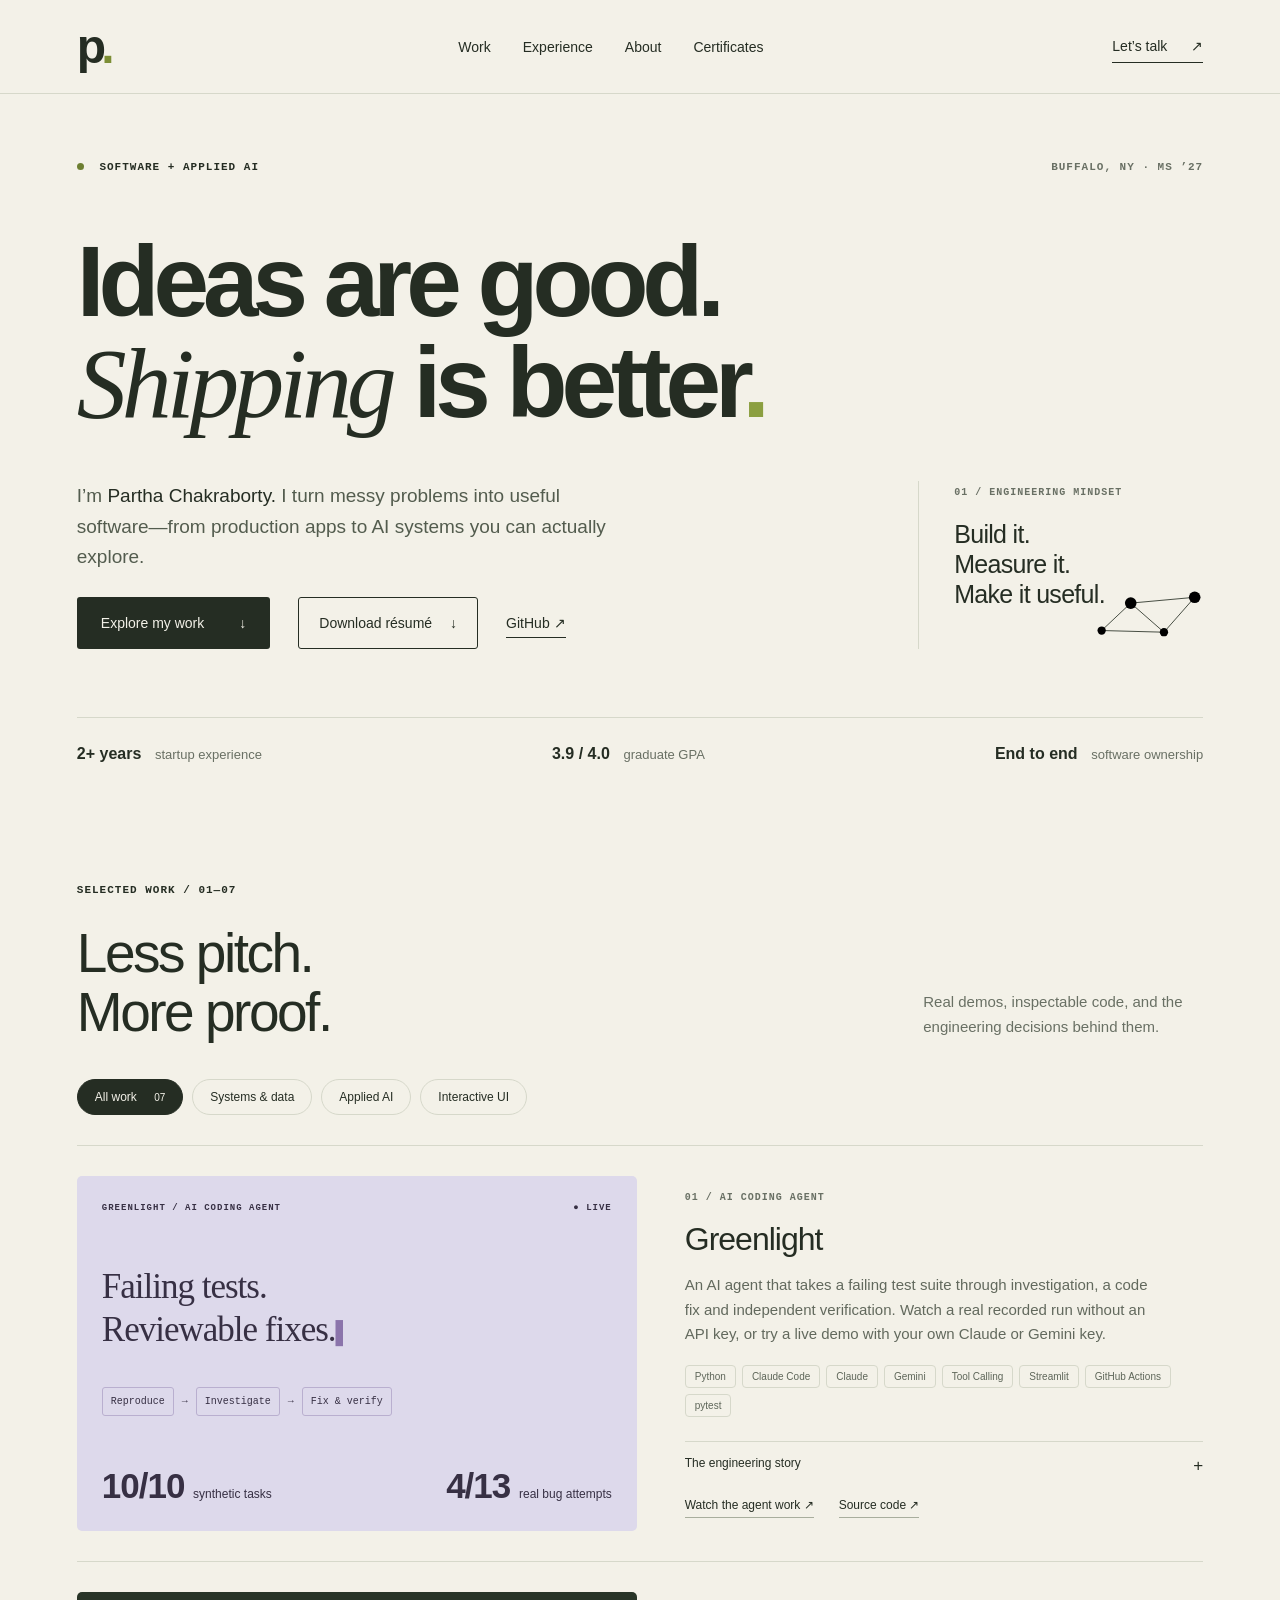
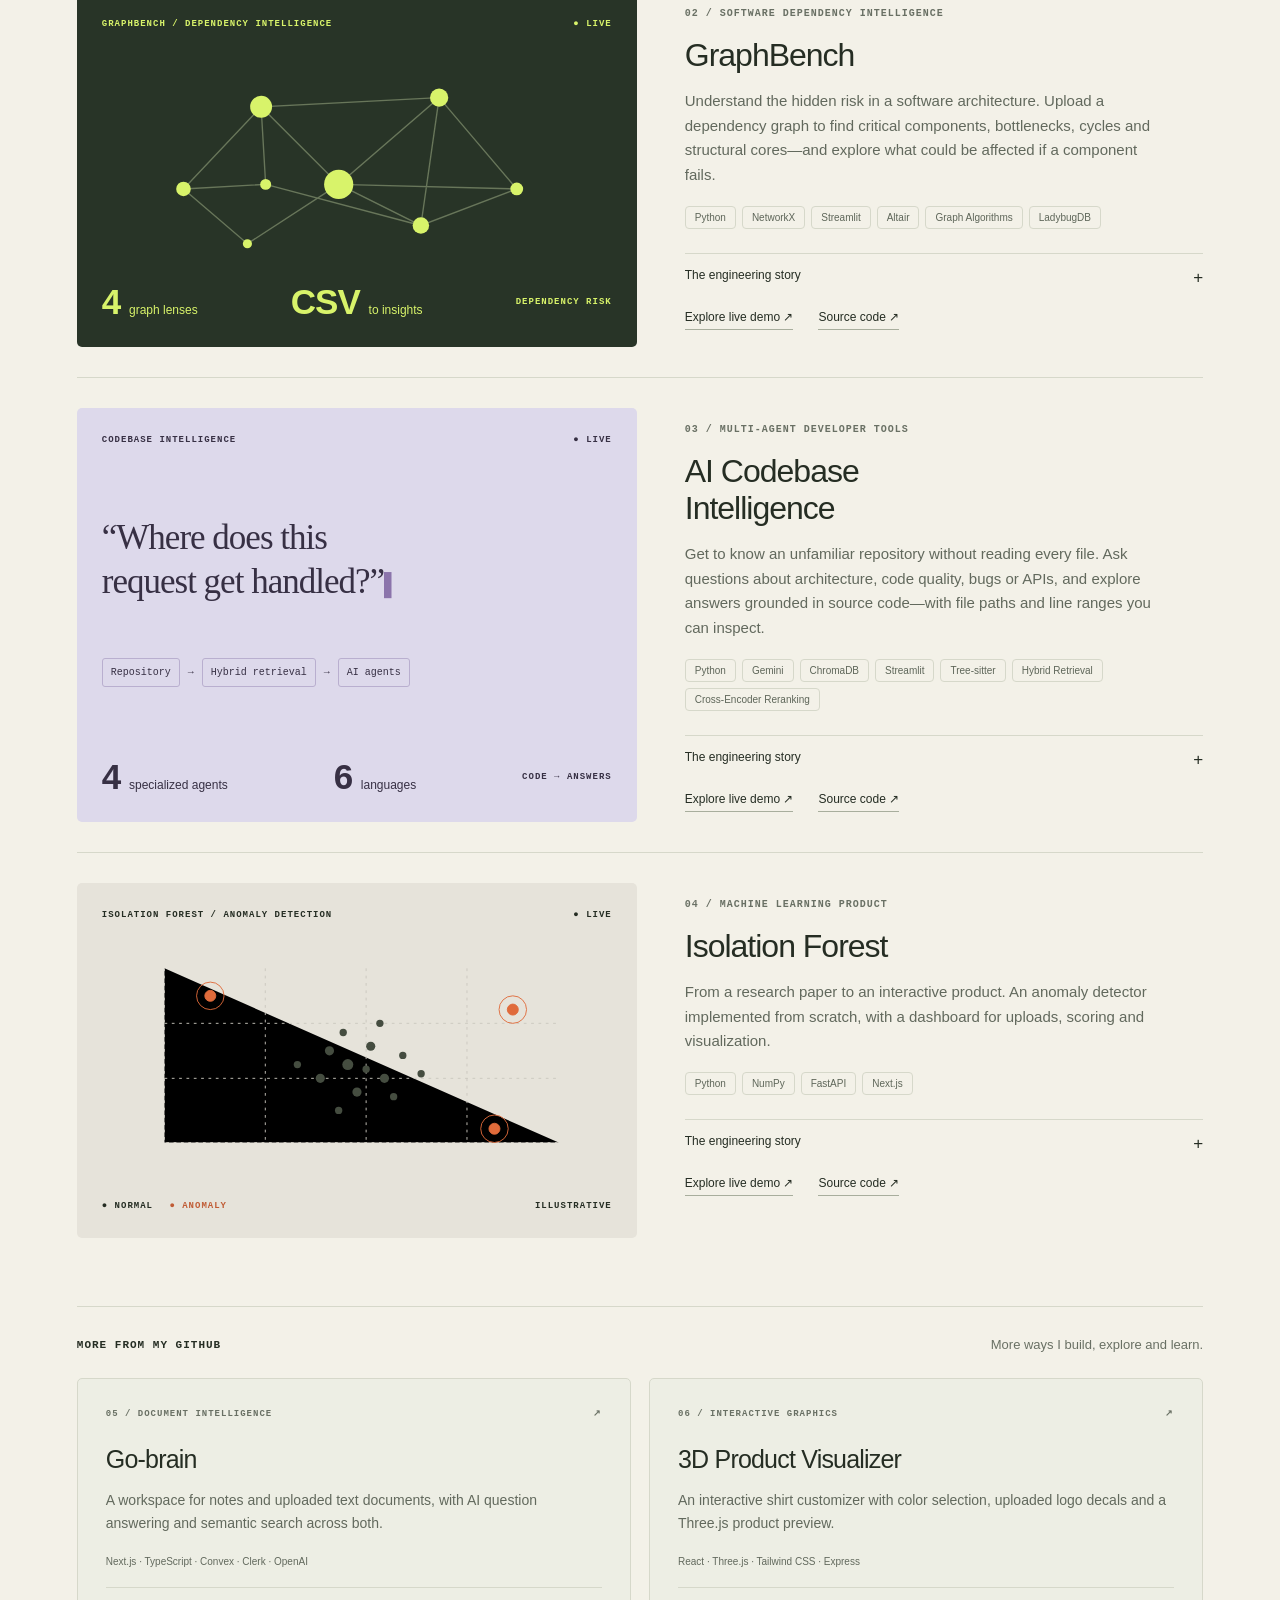
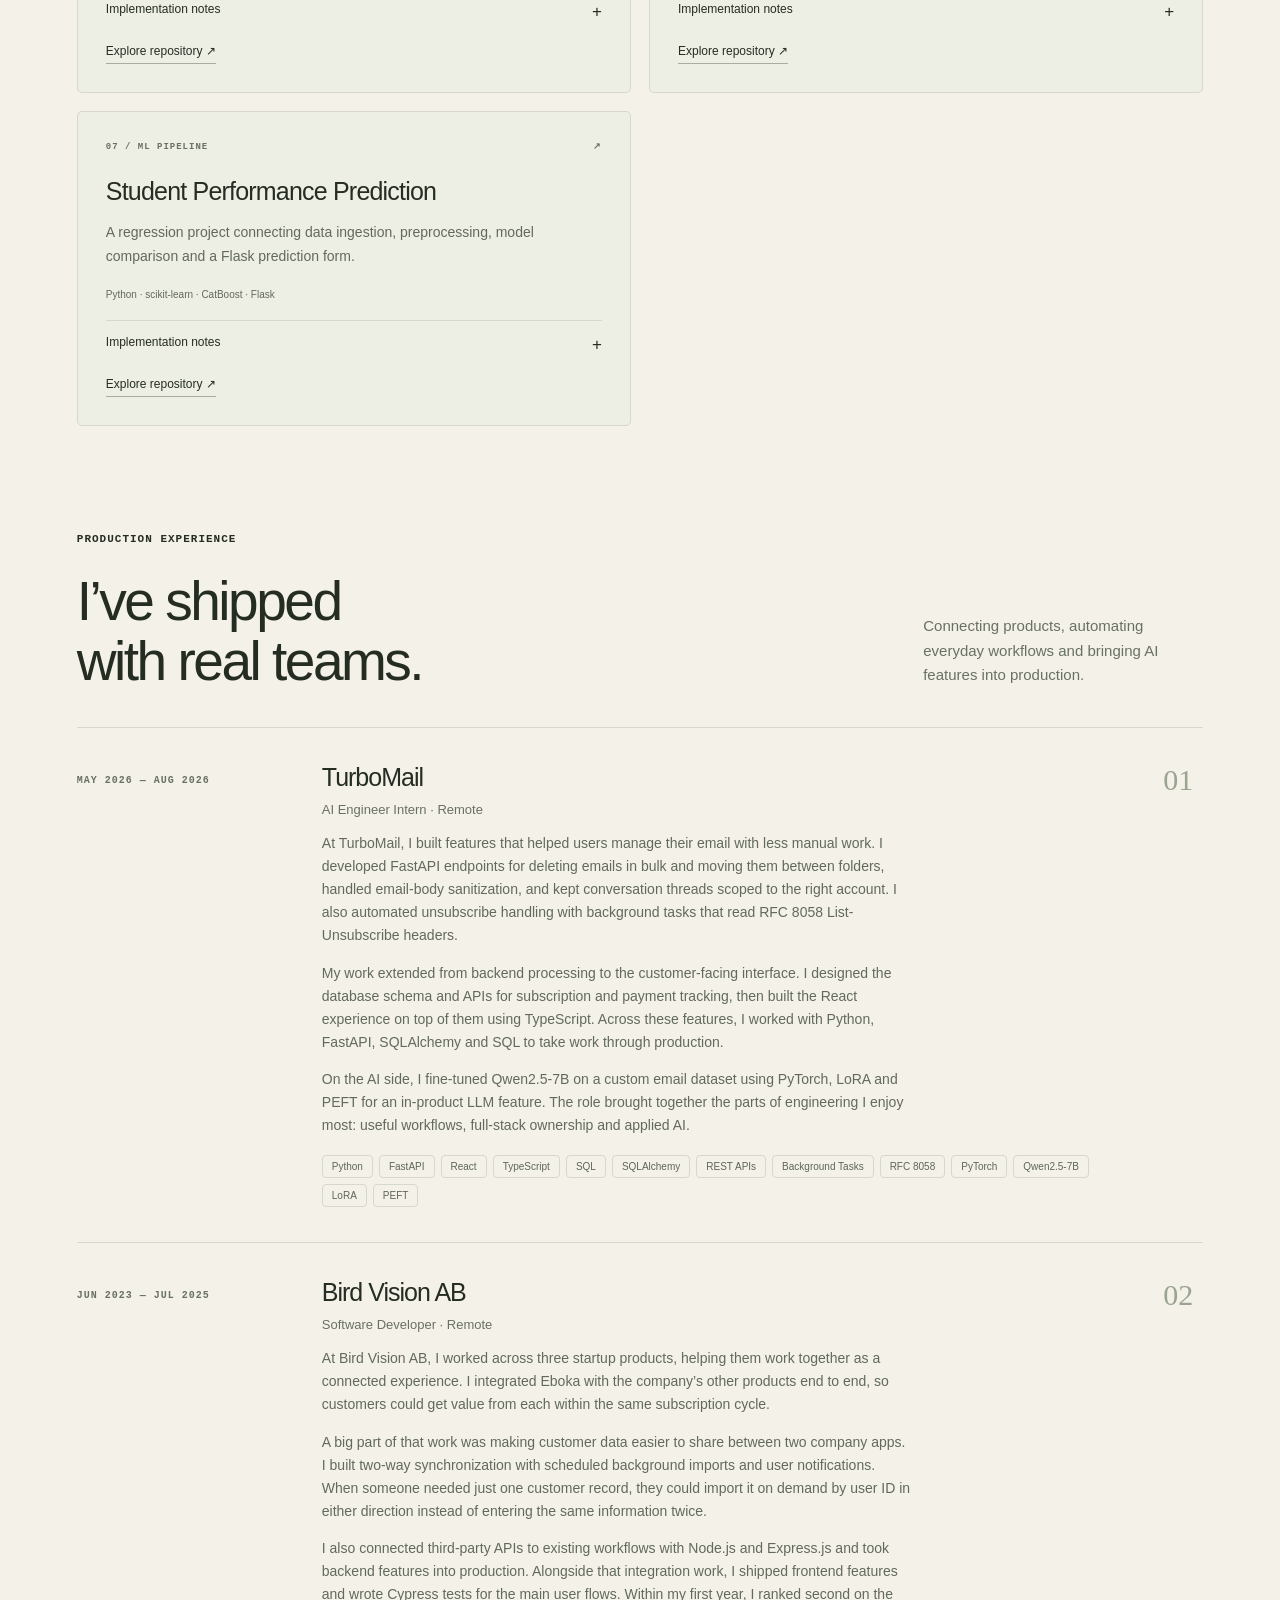
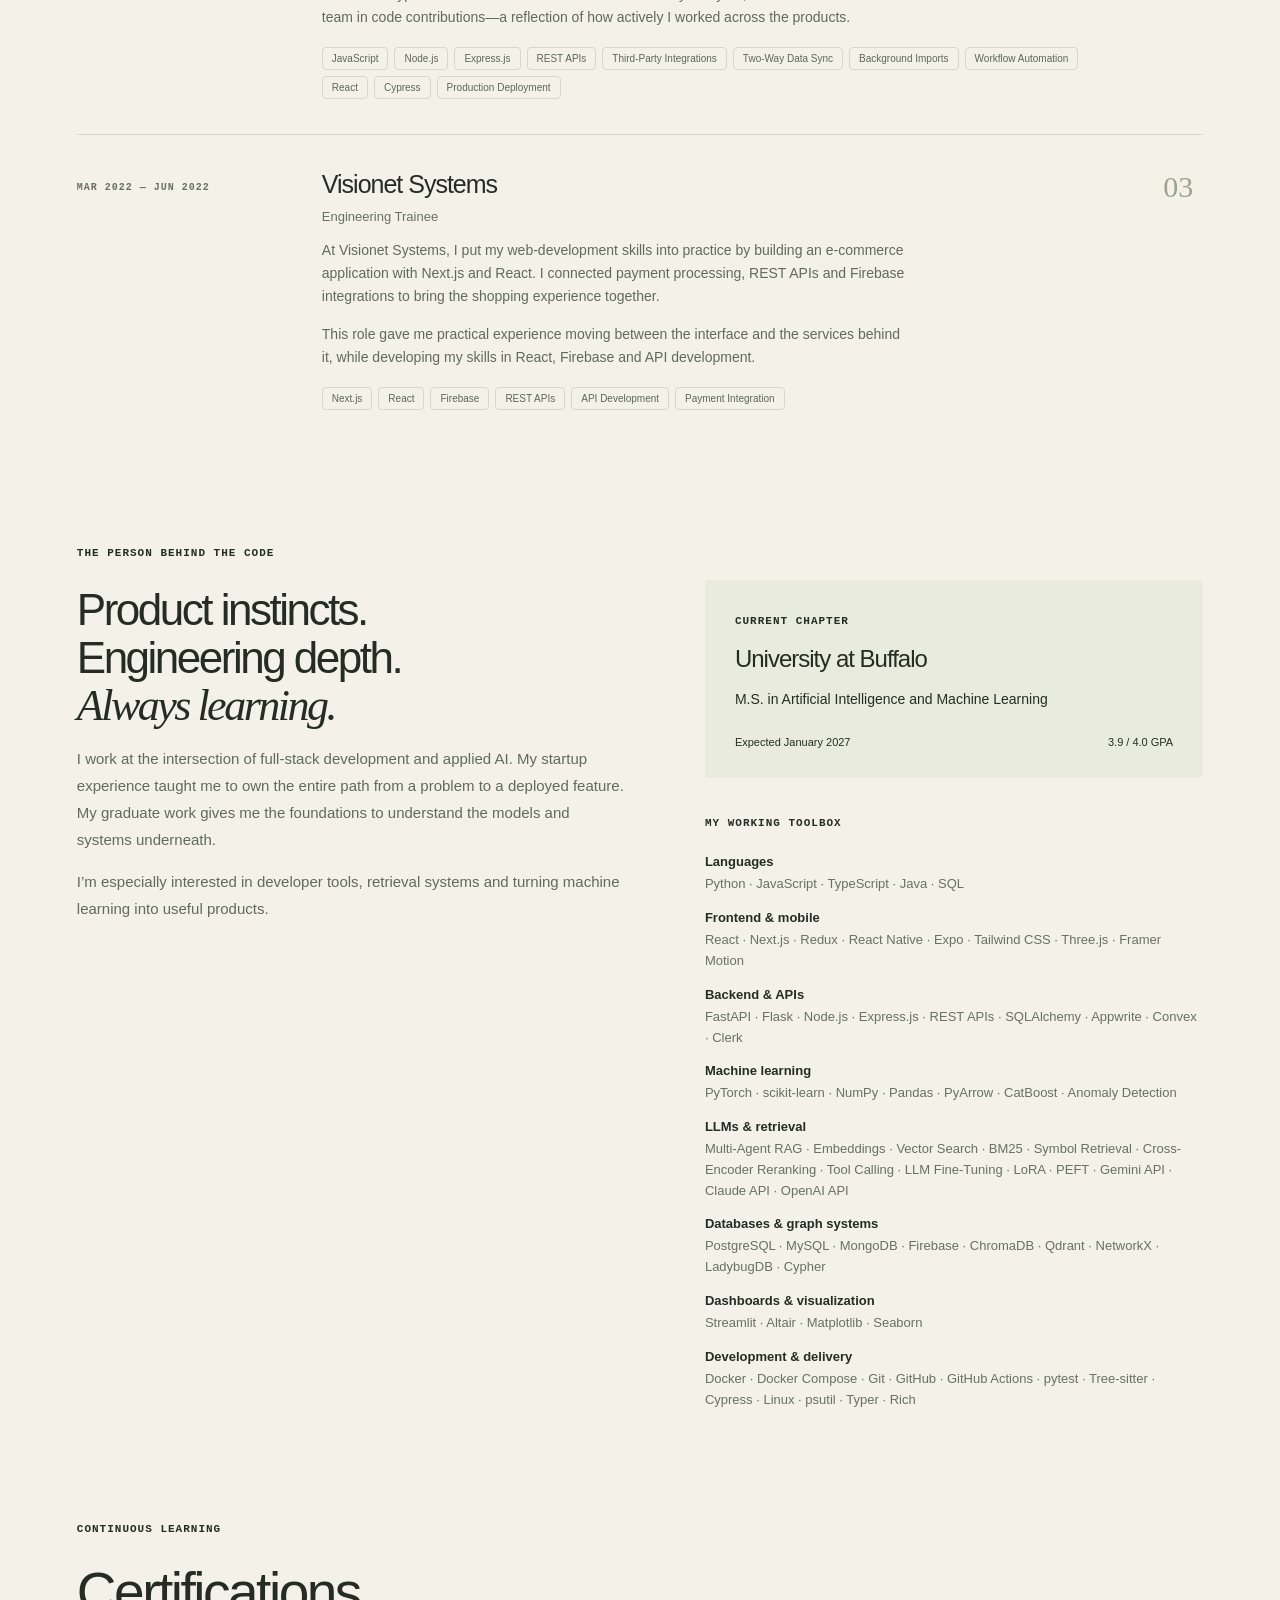
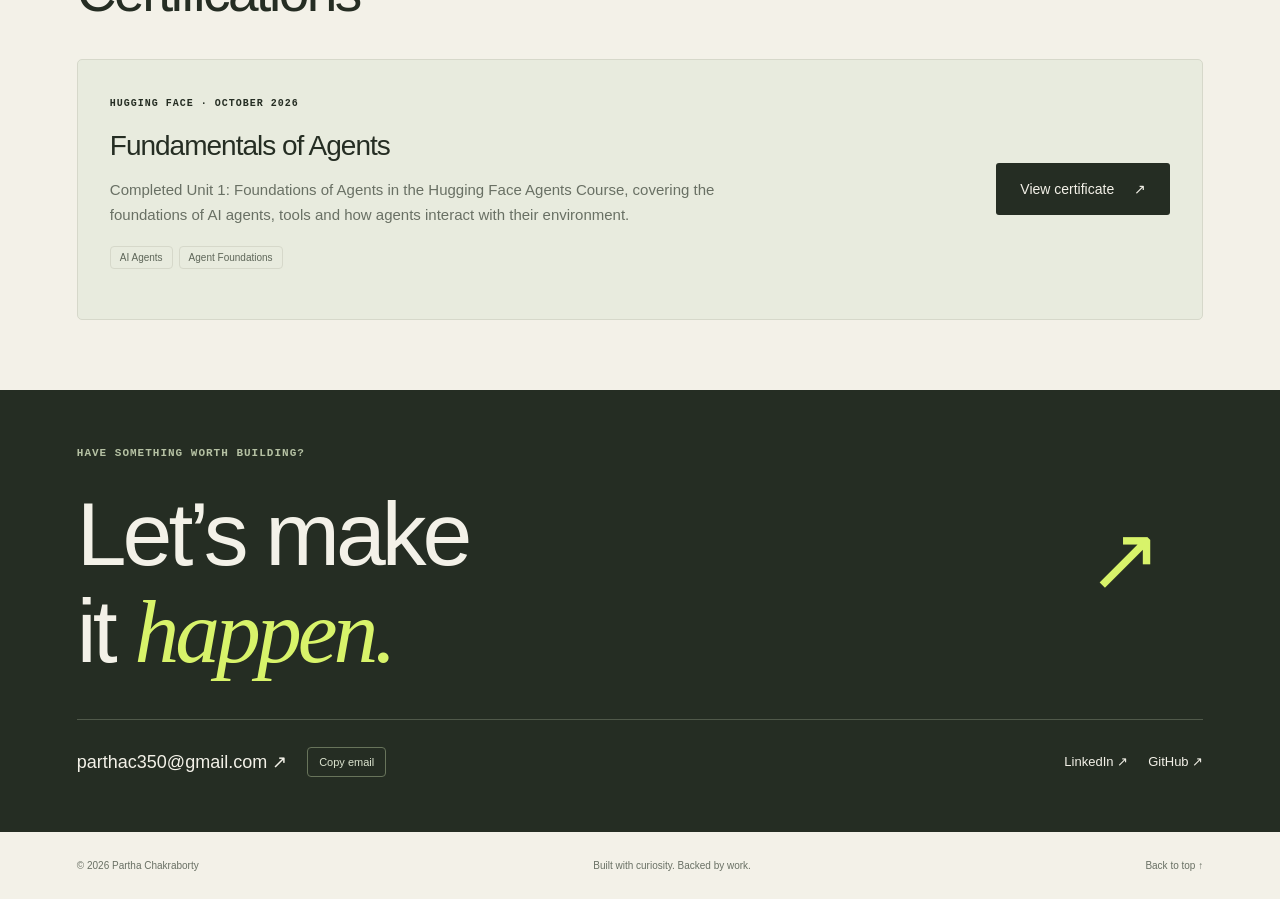
==== commit 1e3cee8d: "Fixed dates" ====
--- a/index.html
+++ b/index.html
@@ -7,6 +7,6 @@
 <article class="project graph" data-category="systems"><div class="project-art graph-art"><div class="art-top mono"><span>GRAPHBENCH / DEPENDENCY INTELLIGENCE</span><span>● LIVE</span></div><svg class="network" viewBox="0 0 500 230" role="img" aria-label="An abstract graph with interconnected nodes"><g fill="none" stroke="#68765a" stroke-width="1.5"><path d="M60 150L145 60L230 145L340 50L425 150L320 190L230 145L145 60L340 50M60 150L130 210L230 145M145 60L150 145L60 150M150 145L320 190M340 50L320 190M230 145L425 150"/></g><g fill="#d8f36a"><circle cx="60" cy="150" r="8"/><circle cx="145" cy="60" r="12"/><circle cx="230" cy="145" r="16"/><circle cx="340" cy="50" r="10"/><circle cx="425" cy="150" r="7"/><circle cx="320" cy="190" r="9"/><circle cx="130" cy="210" r="5"/><circle cx="150" cy="145" r="6"/></g></svg><div class="art-bottom"><b>4 <small>graph lenses</small></b><b>CSV <small>to insights</small></b><span class="mono">DEPENDENCY RISK</span></div></div><div class="project-copy"><span class="mono project-number">02 / SOFTWARE DEPENDENCY INTELLIGENCE</span><h3>GraphBench</h3><p>Understand the hidden risk in a software architecture. Upload a dependency graph to find critical components, bottlenecks, cycles and structural cores—and explore what could be affected if a component fails.</p><div class="tags"><span>Python</span><span>NetworkX</span><span>Streamlit</span><span>Altair</span><span>Graph Algorithms</span><span>LadybugDB</span></div><details><summary>The engineering story <span>+</span></summary><div class="story"><p><strong>Why I built it.</strong> GraphBench started as a correctness-first comparison of NetworkX and LadybugDB. It evolved into a tool that helps people interpret software dependency graphs and review architectural risk.</p><p><strong>The workflow.</strong> Choose the guided sample or upload a CSV, confirm which component depends on which, then validate the graph before analysis. Reports turn graph structure into plain-language evidence and recommended next actions.</p><p><strong>The analysis.</strong> PageRank highlights influential dependencies, betweenness centrality surfaces path bottlenecks, cycle detection exposes circular relationships, and K-core finds deeply embedded structural layers. The Graph Explorer offers four visual lenses with zooming, panning and focused subgraphs.</p><p><strong>Failure impact.</strong> Select a component to inspect direct and indirect dependents, blast-radius percentage, impact depth and shortest dependency paths. These are structural review signals to interpret alongside runtime context.</p><p><strong>Engineering foundations.</strong> CSV health checks and exportable JSON/CSV reports sit alongside the original latency, throughput, ingestion and resource benchmarks. Separate benchmark-review runs reached 1 million nodes / 5 million edges; that is a research scale, rather than a claim about the live dependency analyzer’s capacity.</p></div></details><div class="project-links"><a href="https://graphbench-niemzx4ou3jkksk7sej66t.streamlit.app/" target="_blank" rel="noopener noreferrer">Explore live demo ↗</a><a href="https://github.com/parthacs1999/graphbench" target="_blank" rel="noopener noreferrer">Source code ↗</a></div></div></article>
 <article class="project rag" data-category="ai"><div class="project-art rag-art"><div class="art-top mono"><span>CODEBASE INTELLIGENCE</span><span>● LIVE</span></div><div class="query">“Where does this<br>request get handled?”<span class="cursor">▌</span></div><div class="retrieval"><span>Repository</span><i>→</i><span>Hybrid retrieval</span><i>→</i><span>AI agents</span></div><div class="art-bottom"><b>4 <small>specialized agents</small></b><b>6 <small>languages</small></b><span class="mono">CODE → ANSWERS</span></div></div><div class="project-copy"><span class="mono project-number">03 / MULTI-AGENT DEVELOPER TOOLS</span><h3>AI Codebase<br>Intelligence</h3><p>Get to know an unfamiliar repository without reading every file. Ask questions about architecture, code quality, bugs or APIs, and explore answers grounded in source code—with file paths and line ranges you can inspect.</p><div class="tags"><span>Python</span><span>Gemini</span><span>ChromaDB</span><span>Streamlit</span><span>Tree-sitter</span><span>Hybrid Retrieval</span><span>Cross-Encoder Reranking</span></div><details><summary>The engineering story <span>+</span></summary><div class="story"><p><strong>Why I built it.</strong> Getting comfortable in a new codebase often means jumping between files just to understand one request. I built a deployed RAG application that helps developers ask focused questions about public GitHub and local repositories.</p><p><strong>From code to context.</strong> Tree-sitter parses six languages—Python, JavaScript, TypeScript, Java, C++ and Go—while preserving function, class and file metadata. Semantic search, BM25 and symbol retrieval find relevant chunks, then a cross-encoder reranks them before Gemini generates an answer.</p><p><strong>Four ways to investigate.</strong> The Architect explains structure and execution flow; the Code Reviewer examines quality, security and maintainability; the Bug Finder investigates edge cases and failure conditions; and the Documentation agent explains APIs, classes and functions.</p><p><strong>Follow the evidence.</strong> An interactive source explorer shows retrieved code, file paths and line ranges, with citation checks to connect answers to their source. A one-click sample repository lets visitors try the workflow.</p><p><strong>What I measured.</strong> In an initial eight-question retrieval evaluation on the <code>itsdangerous</code> Python repository, the system achieved 87.5% Hit@5 and 0.750 mean reciprocal rank. These are preliminary results from one small evaluation.</p></div></details><div class="project-links"><a href="https://ai-codebase-intelligent.streamlit.app/" target="_blank" rel="noopener noreferrer">Explore live demo ↗</a><a href="https://github.com/parthacs1999/ai-codebase-intelligence" target="_blank" rel="noopener noreferrer">Source code ↗</a></div></div></article>
 <article class="project forest" data-category="ai"><div class="project-art forest-art"><div class="art-top mono"><span>ISOLATION FOREST / ANOMALY DETECTION</span><span>● LIVE</span></div><svg viewBox="0 0 500 240" class="scatter" role="img" aria-label="Illustrative anomaly plot, with normal points clustered and three outliers highlighted"><g stroke="#cbc8bf" stroke-dasharray="3 5"><path d="M40 20V210H470M40 80H470M40 140H470M150 20V210M260 20V210M370 20V210"/></g><g fill="#454d40"><circle cx="220" cy="110" r="5"/><circle cx="240" cy="125" r="6"/><circle cx="265" cy="105" r="5"/><circle cx="280" cy="140" r="5"/><circle cx="210" cy="140" r="5"/><circle cx="250" cy="155" r="5"/><circle cx="300" cy="115" r="4"/><circle cx="235" cy="90" r="4"/><circle cx="185" cy="125" r="4"/><circle cx="275" cy="80" r="4"/><circle cx="230" cy="175" r="4"/><circle cx="290" cy="160" r="4"/><circle cx="260" cy="130" r="4"/><circle cx="320" cy="135" r="4"/></g><g fill="#e06b3b" stroke="#e06b3b"><circle cx="90" cy="50" r="6"/><circle cx="420" cy="65" r="6"/><circle cx="400" cy="195" r="6"/><circle cx="90" cy="50" r="15" fill="none"/><circle cx="420" cy="65" r="15" fill="none"/><circle cx="400" cy="195" r="15" fill="none"/></g></svg><div class="art-bottom"><span class="mono">● NORMAL <span class="orange">● ANOMALY</span></span><span class="mono">ILLUSTRATIVE</span></div></div><div class="project-copy"><span class="mono project-number">04 / MACHINE LEARNING PRODUCT</span><h3>Isolation Forest</h3><p>From a research paper to an interactive product. An anomaly detector implemented from scratch, with a dashboard for uploads, scoring and visualization.</p><div class="tags"><span>Python</span><span>NumPy</span><span>FastAPI</span><span>Next.js</span></div><details><summary>The engineering story <span>+</span></summary><div class="story"><p><strong>Idea.</strong> Anomalies are often isolated with fewer random splits than typical observations.</p><p><strong>Built.</strong> Tree construction, training and anomaly scoring from the original algorithm, connected to a FastAPI backend and Next.js dashboard.</p><p><strong>Product.</strong> Upload data, run the model and explore the resulting anomaly visualization in one workflow.</p></div></details><div class="project-links"><a href="https://isolation-forest-dashboard.vercel.app/" target="_blank" rel="noopener noreferrer">Explore live demo ↗</a><a href="https://github.com/parthacs1999/isolation-forest" target="_blank" rel="noopener noreferrer">Source code ↗</a></div></div></article><div class="more-work"><div class="more-heading"><p class="eyebrow">MORE FROM MY GITHUB</p><p>More ways I build, explore and learn.</p></div><div class="repo-grid"><article class="repo-card" data-category="ai"><div class="repo-label mono"><span>05 / DOCUMENT INTELLIGENCE</span><span>↗</span></div><h3>Go-brain</h3><p>A workspace for notes and uploaded text documents, with AI question answering and semantic search across both.</p><div class="repo-stack">Next.js · TypeScript · Convex · Clerk · OpenAI</div><details><summary>Implementation notes <span>+</span></summary><p class="story">Document chat reads the selected text file, while vector search uses note embeddings and document-description embeddings. The code includes user and organization access checks.</p></details><a class="repo-link" href="https://github.com/parthacs1999/Go-brain" target="_blank" rel="noopener noreferrer">Explore repository ↗</a></article><article class="repo-card" data-category="frontend"><div class="repo-label mono"><span>06 / INTERACTIVE GRAPHICS</span><span>↗</span></div><h3>3D Product Visualizer</h3><p>An interactive shirt customizer with color selection, uploaded logo decals and a Three.js product preview.</p><div class="repo-stack">React · Three.js · Tailwind CSS · Express</div><details><summary>Implementation notes <span>+</span></summary><p class="story">Includes an AI image-generation integration and an Express route. The checked-in client calls a local backend for that feature; this portfolio links to the source rather than claiming a verified live AI demo.</p></details><a class="repo-link" href="https://github.com/parthacs1999/project-3d-product-visualizer" target="_blank" rel="noopener noreferrer">Explore repository ↗</a></article><article class="repo-card" data-category="ai"><div class="repo-label mono"><span>07 / ML PIPELINE</span><span>↗</span></div><h3>Student Performance Prediction</h3><p>A regression project connecting data ingestion, preprocessing, model comparison and a Flask prediction form.</p><div class="repo-stack">Python · scikit-learn · CatBoost · Flask</div><details><summary>Implementation notes <span>+</span></summary><p class="story">The trainer compares seven regressors and saves a selected model. The web form uses student attributes and reading/writing scores as inputs. No unverified accuracy figures are reported.</p></details><a class="repo-link" href="https://github.com/parthacs1999/student-performace-prediction" target="_blank" rel="noopener noreferrer">Explore repository ↗</a></article></div></div><p id="filter-status" class="sr-only" role="status" aria-live="polite">Showing all 7 projects.</p></section>
-<section id="experience" class="experience"><div class="section-heading"><div><p class="eyebrow">PRODUCTION EXPERIENCE</p><h2>I’ve shipped<br>with real teams.</h2></div><p>Connecting products, automating everyday workflows and bringing AI features into production.</p></div><div class="job"><p class="mono">MAY — AUG 2026</p><div><h3>TurboMail</h3><span>AI Engineer Intern · Remote</span><p>At TurboMail, I built features that helped users manage their email with less manual work. I developed FastAPI endpoints for deleting emails in bulk and moving them between folders, handled email-body sanitization, and kept conversation threads scoped to the right account. I also automated unsubscribe handling with background tasks that read RFC 8058 List-Unsubscribe headers.</p><p>My work extended from backend processing to the customer-facing interface. I designed the database schema and APIs for subscription and payment tracking, then built the React experience on top of them using TypeScript. Across these features, I worked with Python, FastAPI, SQLAlchemy and SQL to take work through production.</p><p>On the AI side, I fine-tuned Qwen2.5-7B on a custom email dataset using PyTorch, LoRA and PEFT for an in-product LLM feature. The role brought together the parts of engineering I enjoy most: useful workflows, full-stack ownership and applied AI.</p><div class="tags"><span>Python</span><span>FastAPI</span><span>React</span><span>TypeScript</span><span>SQL</span><span>SQLAlchemy</span><span>REST APIs</span><span>Background Tasks</span><span>RFC 8058</span><span>PyTorch</span><span>Qwen2.5-7B</span><span>LoRA</span><span>PEFT</span></div></div><span class="job-index">01</span></div><div class="job"><p class="mono">JUN 2023 — JUL 2025</p><div><h3>Bird Vision AB</h3><span>Software Developer · Remote</span><p>At Bird Vision AB, I worked across three startup products, helping them work together as a connected experience. I integrated Eboka with the company’s other products end to end, so customers could get value from each within the same subscription cycle.</p><p>A big part of that work was making customer data easier to share between two company apps. I built two-way synchronization with scheduled background imports and user notifications. When someone needed just one customer record, they could import it on demand by user ID in either direction instead of entering the same information twice.</p><p>I also connected third-party APIs to existing workflows with Node.js and Express.js and took backend features into production. Alongside that integration work, I shipped frontend features and wrote Cypress tests for the main user flows. Within my first year, I ranked second on the team in code contributions—a reflection of how actively I worked across the products.</p><div class="tags"><span>JavaScript</span><span>Node.js</span><span>Express.js</span><span>REST APIs</span><span>Third-Party Integrations</span><span>Two-Way Data Sync</span><span>Background Imports</span><span>Workflow Automation</span><span>React</span><span>Cypress</span><span>Production Deployment</span></div></div><span class="job-index">02</span></div><div class="job"><p class="mono">MAR — JUN 2022</p><div><h3>Visionet Systems</h3><span>Engineering Trainee</span><p>At Visionet Systems, I put my web-development skills into practice by building an e-commerce application with Next.js and React. I connected payment processing, REST APIs and Firebase integrations to bring the shopping experience together.</p><p>This role gave me practical experience moving between the interface and the services behind it, while developing my skills in React, Firebase and API development.</p><div class="tags"><span>Next.js</span><span>React</span><span>Firebase</span><span>REST APIs</span><span>API Development</span><span>Payment Integration</span></div></div><span class="job-index">03</span></div></section>
+<section id="experience" class="experience"><div class="section-heading"><div><p class="eyebrow">PRODUCTION EXPERIENCE</p><h2>I’ve shipped<br>with real teams.</h2></div><p>Connecting products, automating everyday workflows and bringing AI features into production.</p></div><div class="job"><p class="mono"> MAY 2026 — AUG 2026</p><div><h3>TurboMail</h3><span>AI Engineer Intern · Remote</span><p>At TurboMail, I built features that helped users manage their email with less manual work. I developed FastAPI endpoints for deleting emails in bulk and moving them between folders, handled email-body sanitization, and kept conversation threads scoped to the right account. I also automated unsubscribe handling with background tasks that read RFC 8058 List-Unsubscribe headers.</p><p>My work extended from backend processing to the customer-facing interface. I designed the database schema and APIs for subscription and payment tracking, then built the React experience on top of them using TypeScript. Across these features, I worked with Python, FastAPI, SQLAlchemy and SQL to take work through production.</p><p>On the AI side, I fine-tuned Qwen2.5-7B on a custom email dataset using PyTorch, LoRA and PEFT for an in-product LLM feature. The role brought together the parts of engineering I enjoy most: useful workflows, full-stack ownership and applied AI.</p><div class="tags"><span>Python</span><span>FastAPI</span><span>React</span><span>TypeScript</span><span>SQL</span><span>SQLAlchemy</span><span>REST APIs</span><span>Background Tasks</span><span>RFC 8058</span><span>PyTorch</span><span>Qwen2.5-7B</span><span>LoRA</span><span>PEFT</span></div></div><span class="job-index">01</span></div><div class="job"><p class="mono">JUN 2023 — JUL 2025</p><div><h3>Bird Vision AB</h3><span>Software Developer · Remote</span><p>At Bird Vision AB, I worked across three startup products, helping them work together as a connected experience. I integrated Eboka with the company’s other products end to end, so customers could get value from each within the same subscription cycle.</p><p>A big part of that work was making customer data easier to share between two company apps. I built two-way synchronization with scheduled background imports and user notifications. When someone needed just one customer record, they could import it on demand by user ID in either direction instead of entering the same information twice.</p><p>I also connected third-party APIs to existing workflows with Node.js and Express.js and took backend features into production. Alongside that integration work, I shipped frontend features and wrote Cypress tests for the main user flows. Within my first year, I ranked second on the team in code contributions—a reflection of how actively I worked across the products.</p><div class="tags"><span>JavaScript</span><span>Node.js</span><span>Express.js</span><span>REST APIs</span><span>Third-Party Integrations</span><span>Two-Way Data Sync</span><span>Background Imports</span><span>Workflow Automation</span><span>React</span><span>Cypress</span><span>Production Deployment</span></div></div><span class="job-index">02</span></div><div class="job"><p class="mono">MAR 2022 — JUN 2022</p><div><h3>Visionet Systems</h3><span>Engineering Trainee</span><p>At Visionet Systems, I put my web-development skills into practice by building an e-commerce application with Next.js and React. I connected payment processing, REST APIs and Firebase integrations to bring the shopping experience together.</p><p>This role gave me practical experience moving between the interface and the services behind it, while developing my skills in React, Firebase and API development.</p><div class="tags"><span>Next.js</span><span>React</span><span>Firebase</span><span>REST APIs</span><span>API Development</span><span>Payment Integration</span></div></div><span class="job-index">03</span></div></section>
 <section id="about" class="about"><div><p class="eyebrow">THE PERSON BEHIND THE CODE</p><h2>Product instincts.<br>Engineering depth.<br><em>Always learning.</em></h2><p>I work at the intersection of full-stack development and applied AI. My startup experience taught me to own the entire path from a problem to a deployed feature. My graduate work gives me the foundations to understand the models and systems underneath.</p><p>I’m especially interested in developer tools, retrieval systems and turning machine learning into useful products.</p></div><div class="about-right"><div class="education"><span class="mono">CURRENT CHAPTER</span><h3>University at Buffalo</h3><p>M.S. in Artificial Intelligence and Machine Learning</p><div><span>Expected January 2027</span><b>3.9 / 4.0 GPA</b></div></div><div class="toolbox"><span class="mono">MY WORKING TOOLBOX</span><dl><dt>Languages</dt><dd>Python · JavaScript · TypeScript · Java · SQL</dd><dt>Frontend &amp; mobile</dt><dd>React · Next.js · Redux · React Native · Expo · Tailwind CSS · Three.js · Framer Motion</dd><dt>Backend &amp; APIs</dt><dd>FastAPI · Flask · Node.js · Express.js · REST APIs · SQLAlchemy · Appwrite · Convex · Clerk</dd><dt>Machine learning</dt><dd>PyTorch · scikit-learn · NumPy · Pandas · PyArrow · CatBoost · Anomaly Detection</dd><dt>LLMs &amp; retrieval</dt><dd>Multi-Agent RAG · Embeddings · Vector Search · BM25 · Symbol Retrieval · Cross-Encoder Reranking · Tool Calling · LLM Fine-Tuning · LoRA · PEFT · Gemini API · Claude API · OpenAI API</dd><dt>Databases &amp; graph systems</dt><dd>PostgreSQL · MySQL · MongoDB · Firebase · ChromaDB · Qdrant · NetworkX · LadybugDB · Cypher</dd><dt>Dashboards &amp; visualization</dt><dd>Streamlit · Altair · Matplotlib · Seaborn</dd><dt>Development &amp; delivery</dt><dd>Docker · Docker Compose · Git · GitHub · GitHub Actions · pytest · Tree-sitter · Cypress · Linux · psutil · Typer · Rich</dd></dl></div></div></section>
 <section class="certifications" id="certifications"><div class="section-heading"><div><p class="eyebrow">CONTINUOUS LEARNING</p><h2>Certifications</h2></div></div><article class="certificate-card"><div><span class="mono">HUGGING FACE · OCTOBER 2026</span><h3>Fundamentals of Agents</h3><p>Completed Unit 1: Foundations of Agents in the Hugging Face Agents Course, covering the foundations of AI agents, tools and how agents interact with their environment.</p><div class="tags"><span>AI Agents</span><span>Agent Foundations</span></div></div><a class="button certificate-link" href="./certificate.webp" target="_blank" rel="noopener noreferrer" aria-label="View Fundamentals of Agents certificate (opens in a new tab)">View certificate <span aria-hidden="true">↗</span></a></article></section><section class="contact" id="contact"><p class="eyebrow">HAVE SOMETHING WORTH BUILDING?</p><h2>Let’s make<br>it <em>happen.</em> <span>↗</span></h2><div class="contact-bottom"><a href="mailto:parthac350@gmail.com">parthac350@gmail.com ↗</a><button id="copy-email" aria-label="Copy email address">Copy email</button><span id="copy-status" role="status" aria-live="polite"></span><a href="https://www.linkedin.com/in/partha-chakraborty-a737541b2" target="_blank" rel="noopener noreferrer">LinkedIn ↗</a><a href="https://github.com/parthacs1999" target="_blank" rel="noopener noreferrer">GitHub ↗</a></div></section></main><footer><span>© <span id="year">2026</span> Partha Chakraborty</span><span>Built with curiosity. Backed by work.</span><a href="#">Back to top ↑</a></footer><script src="app.js"></script></body></html>
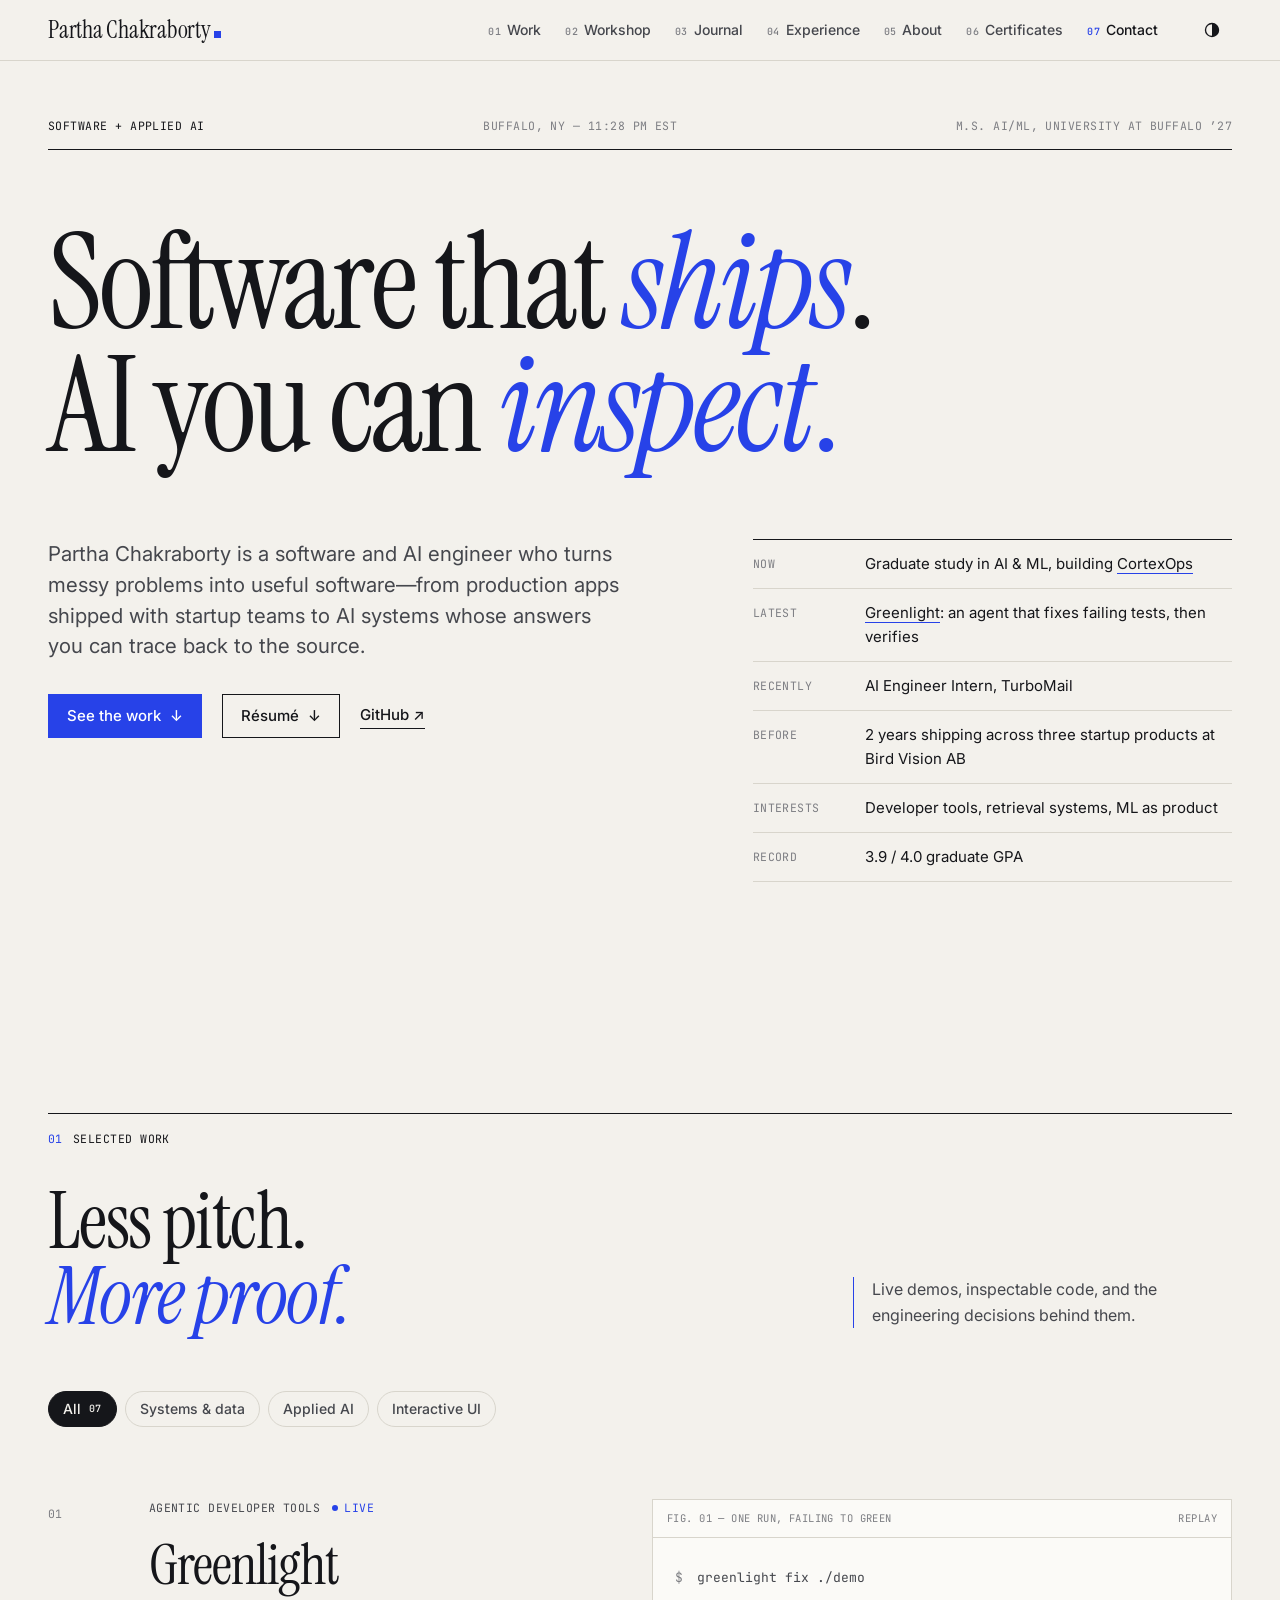
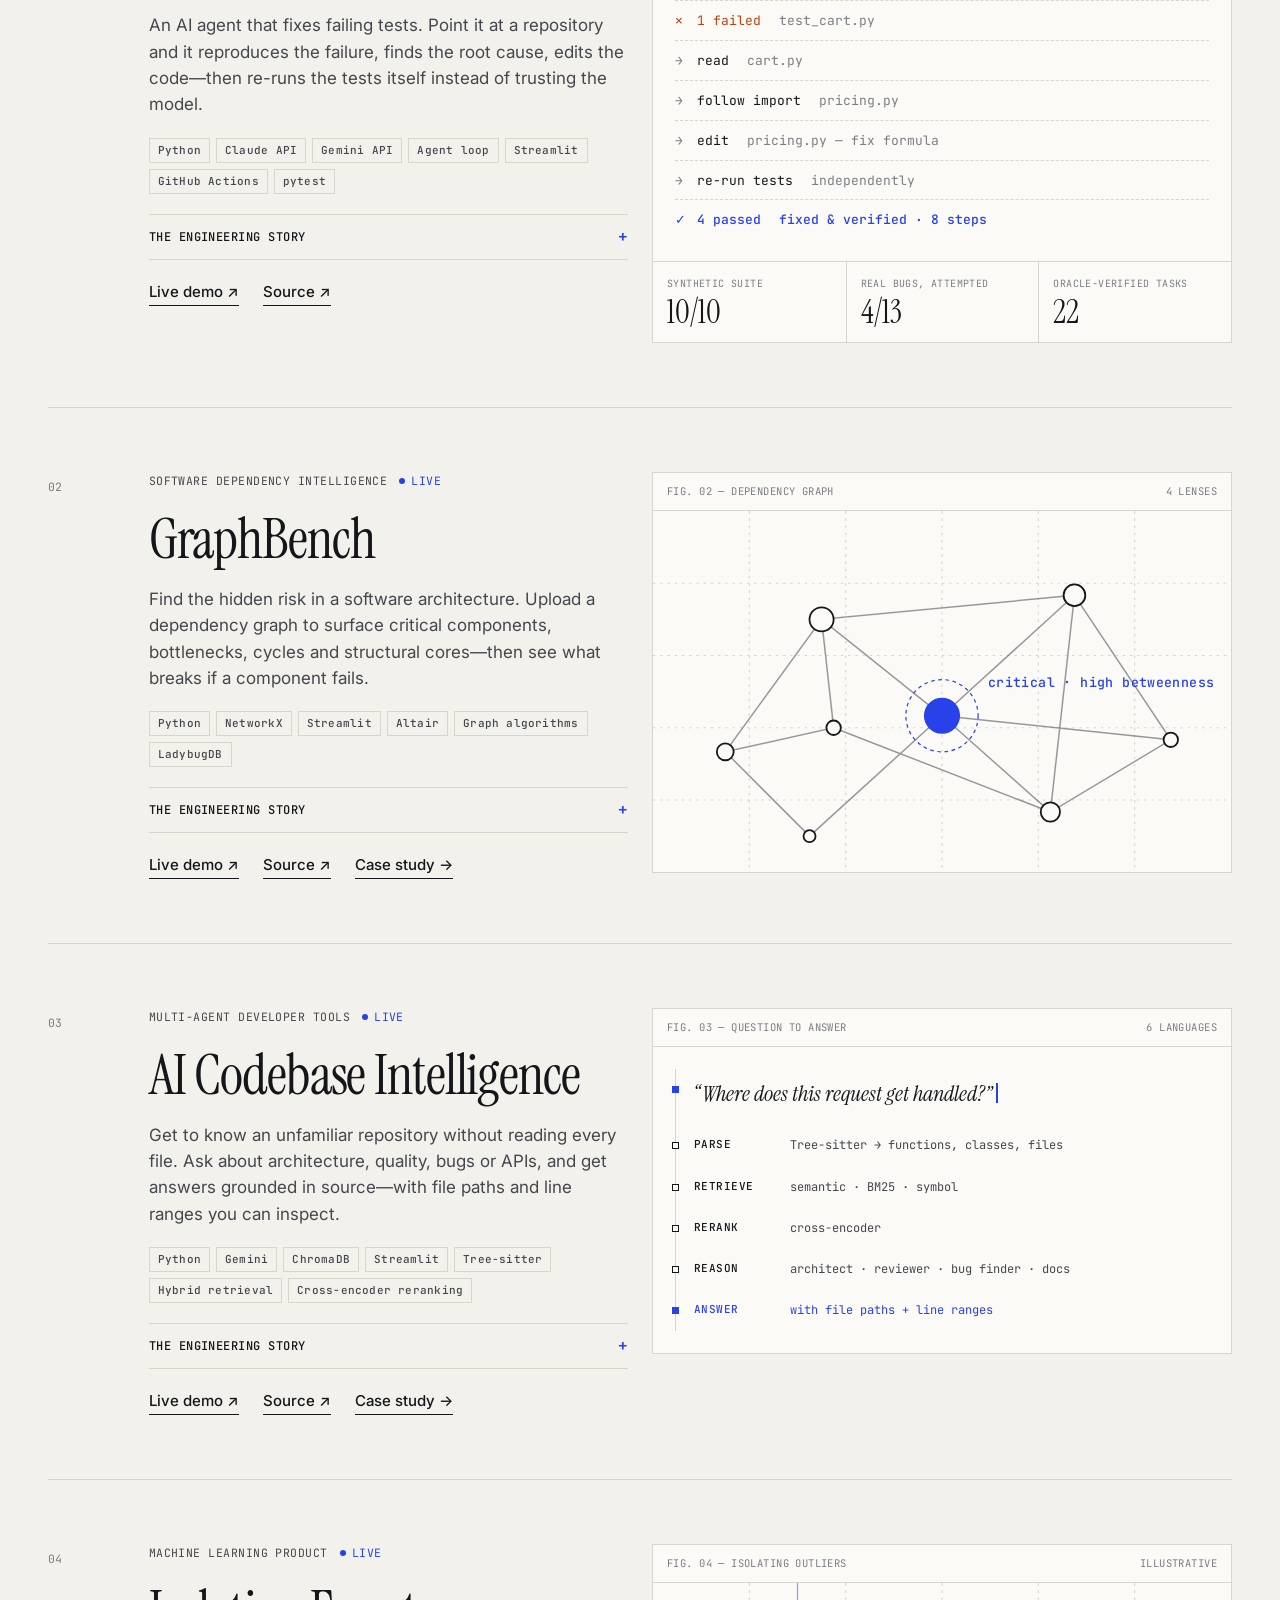
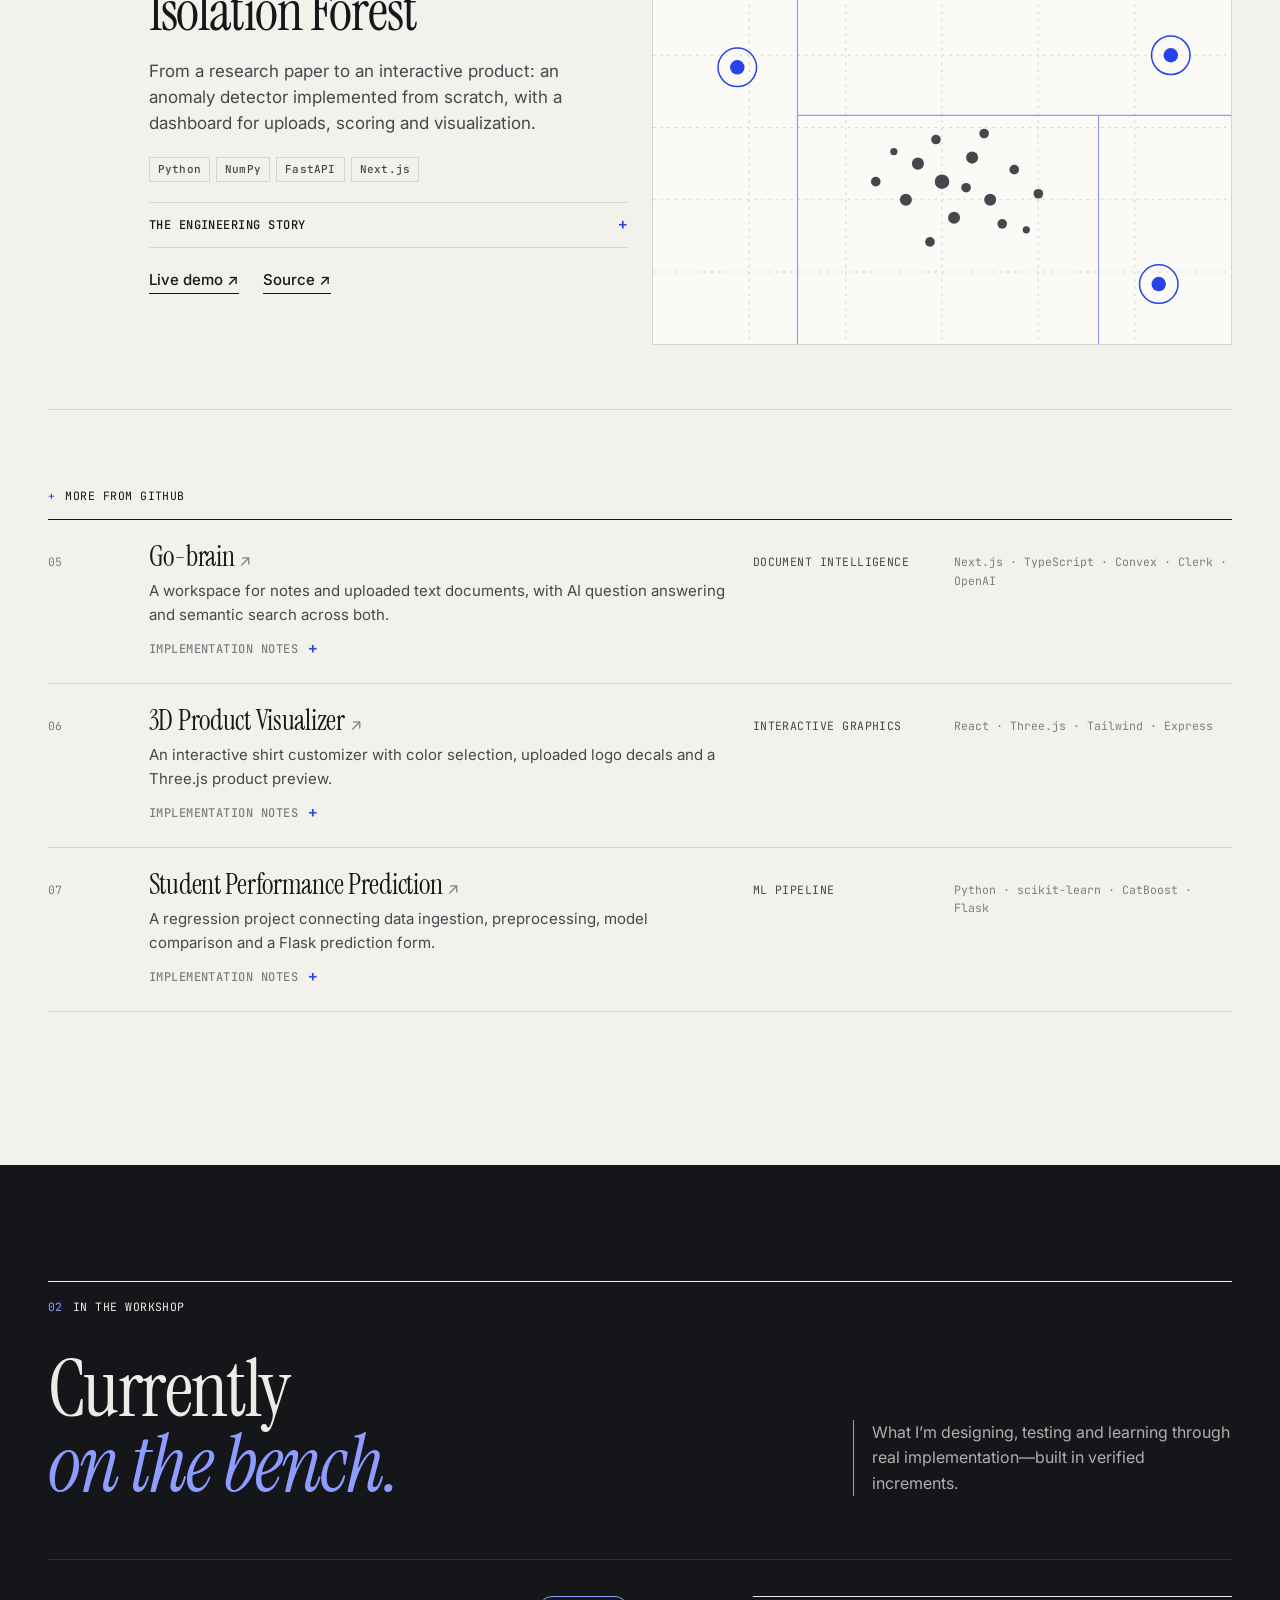
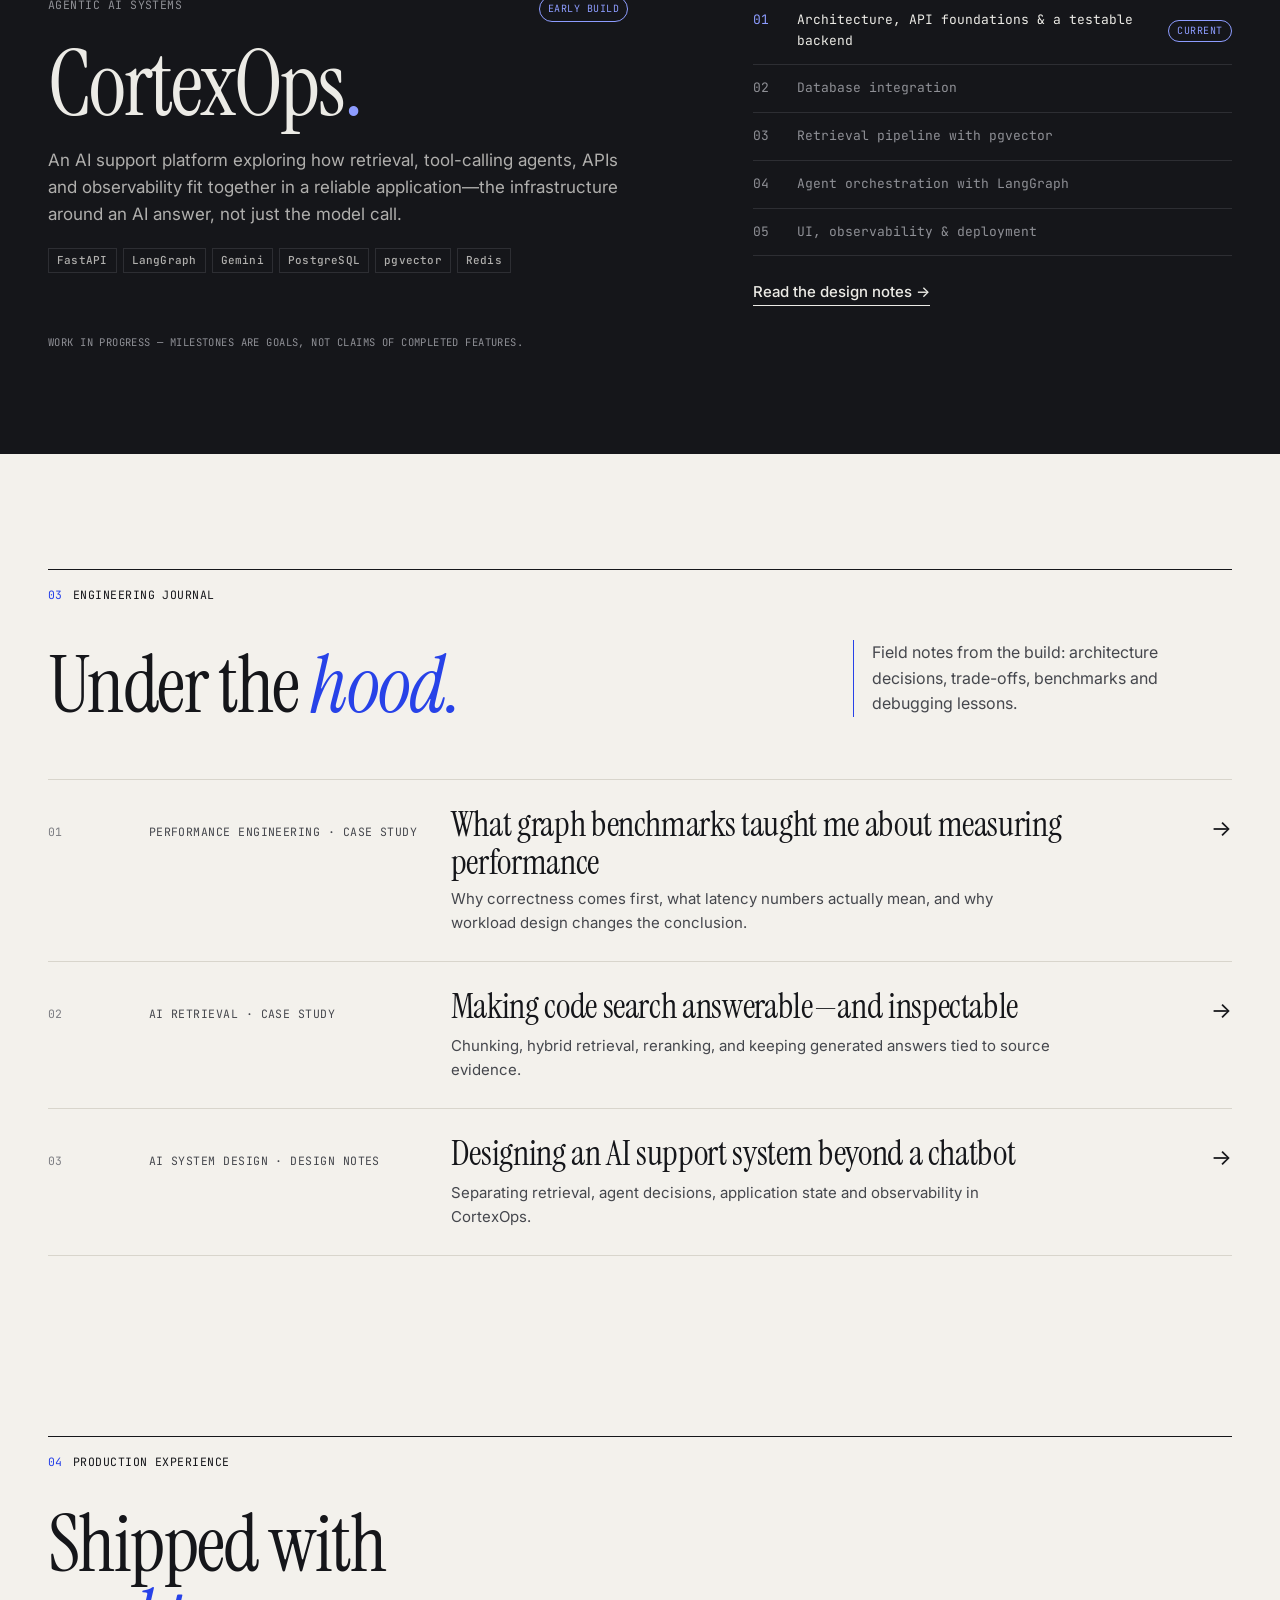
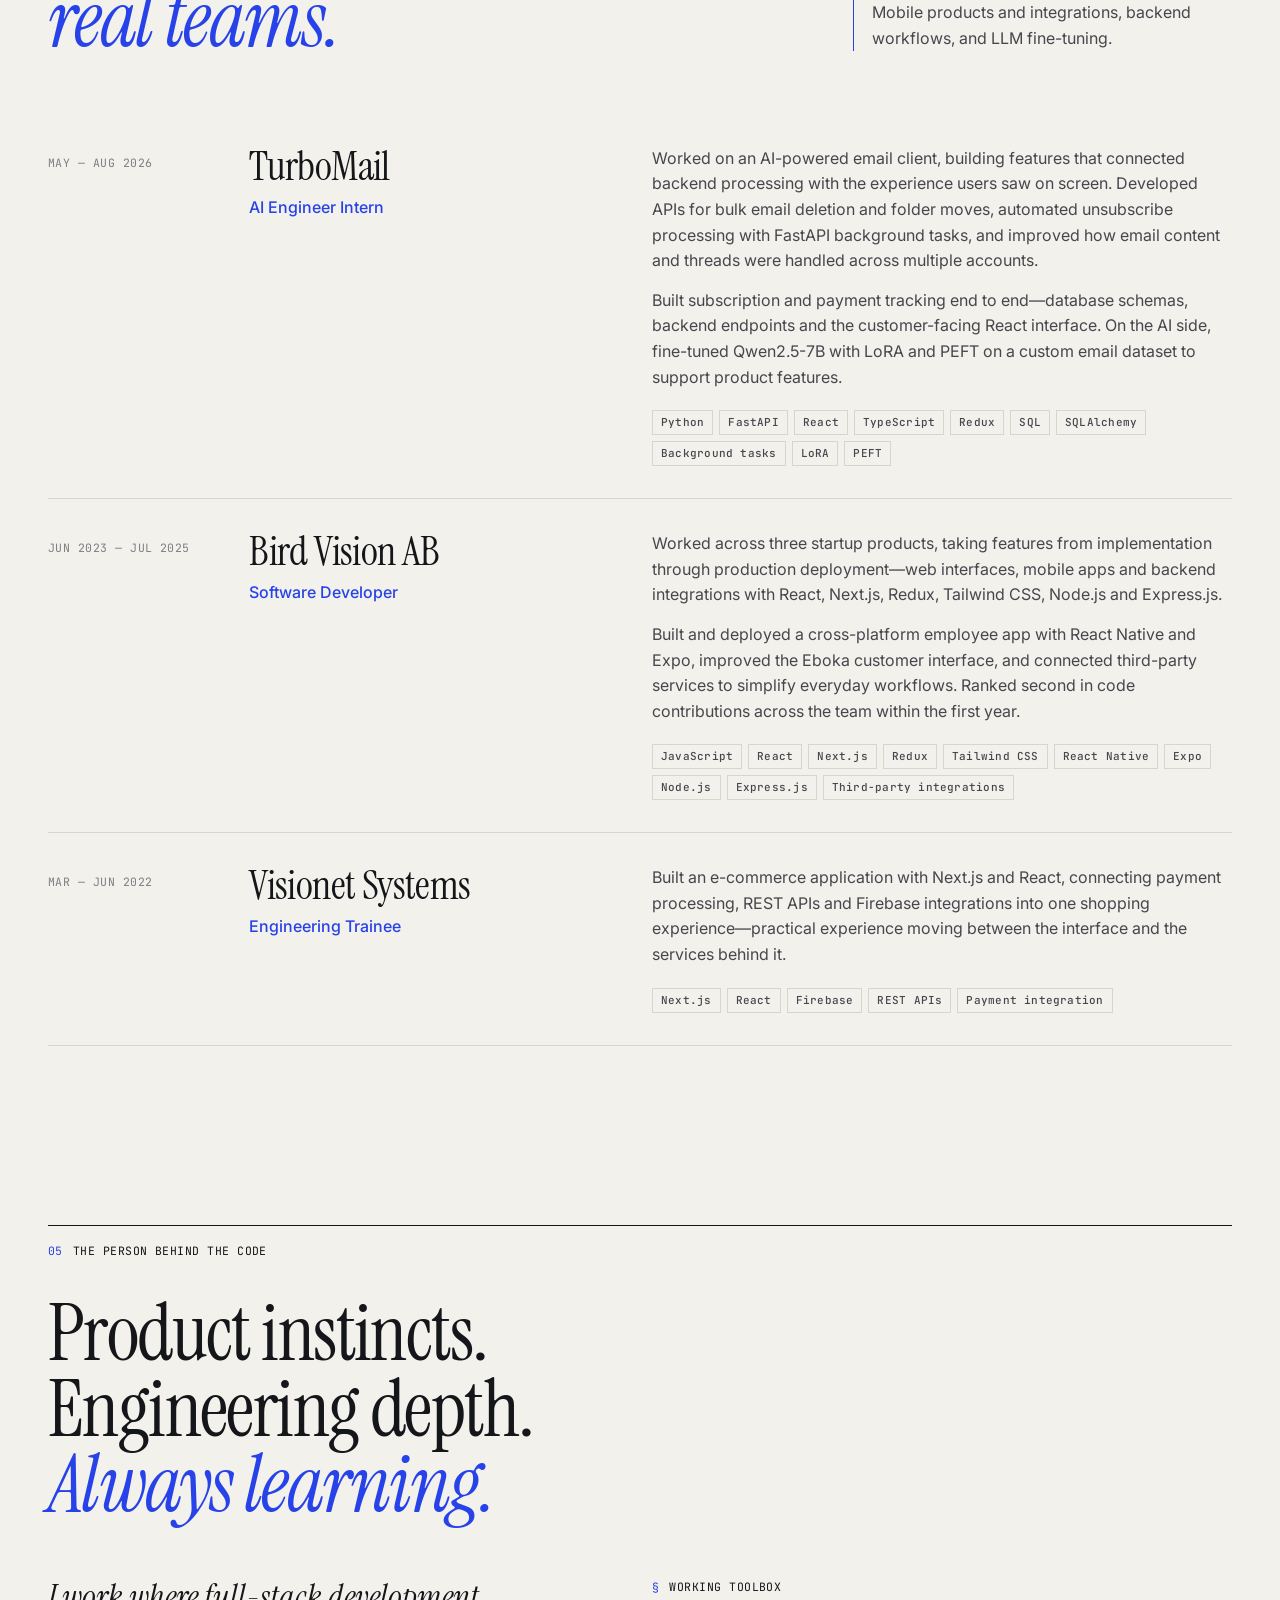
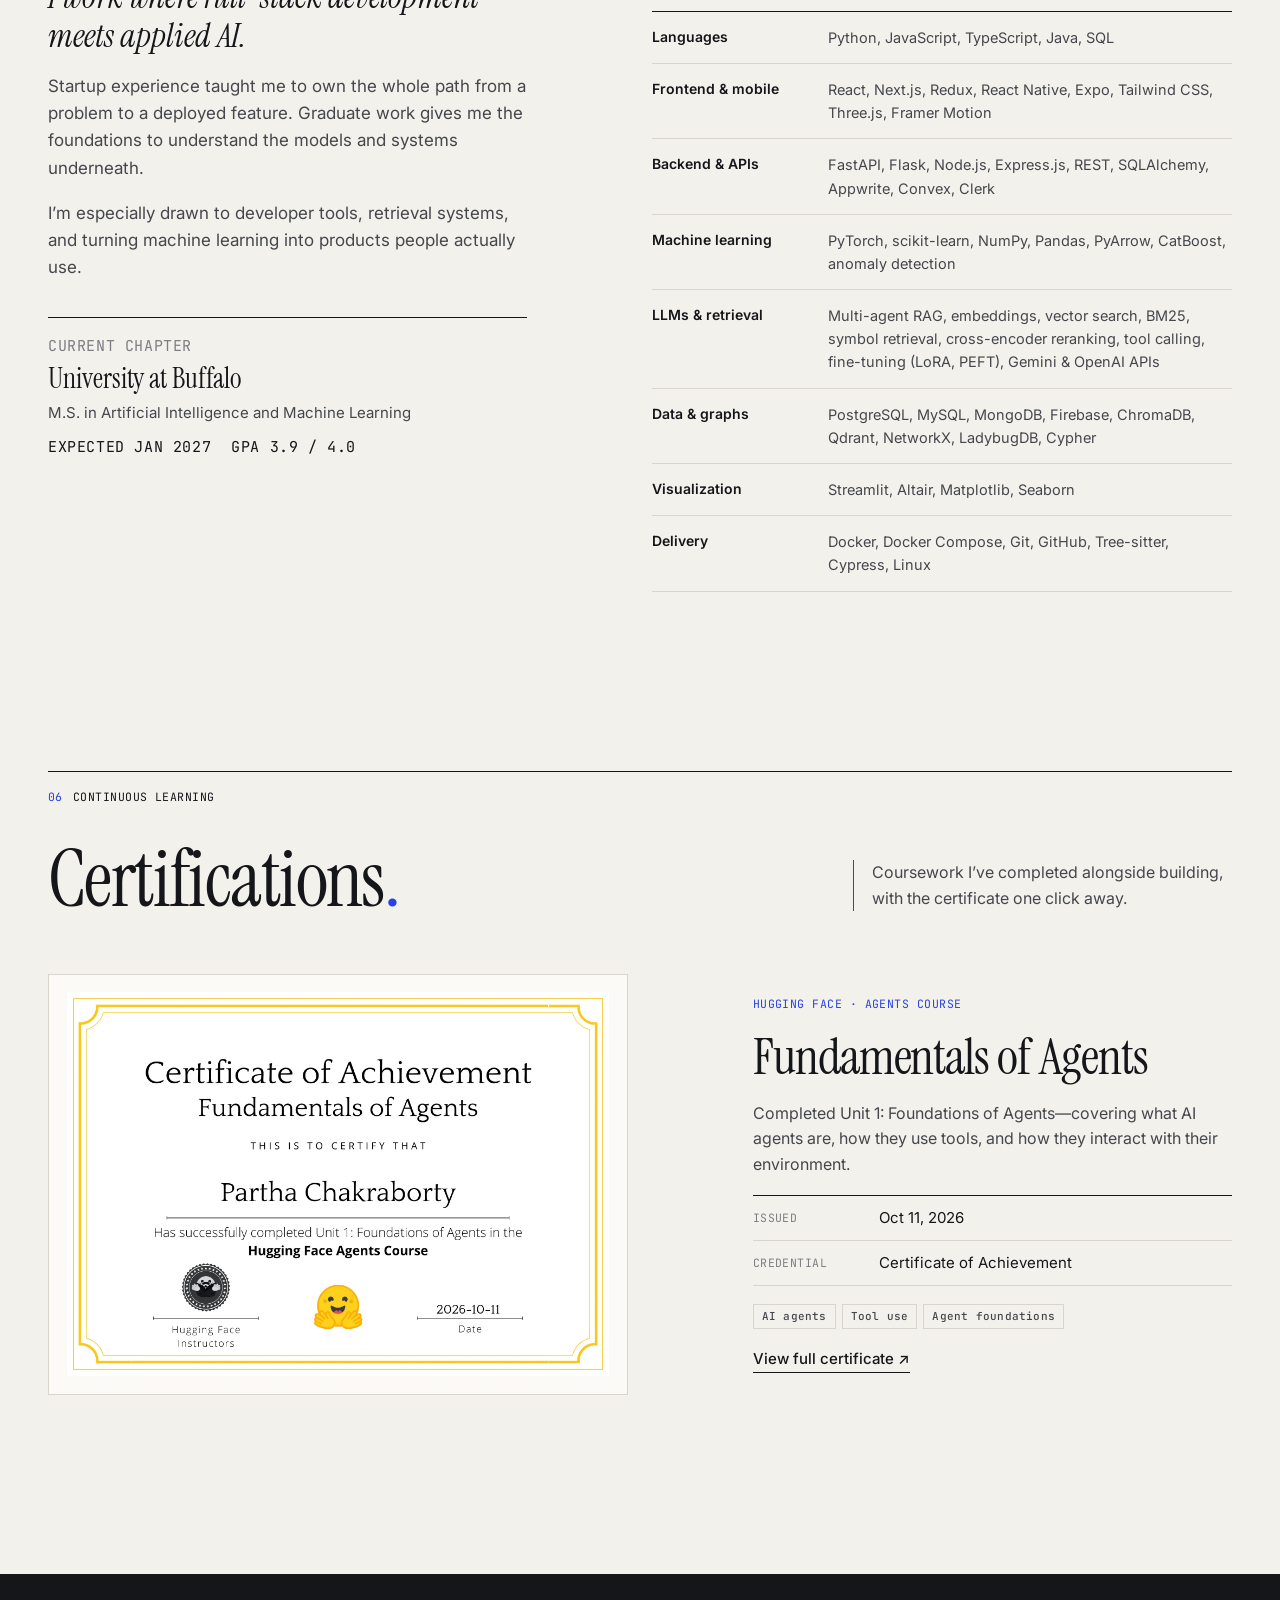
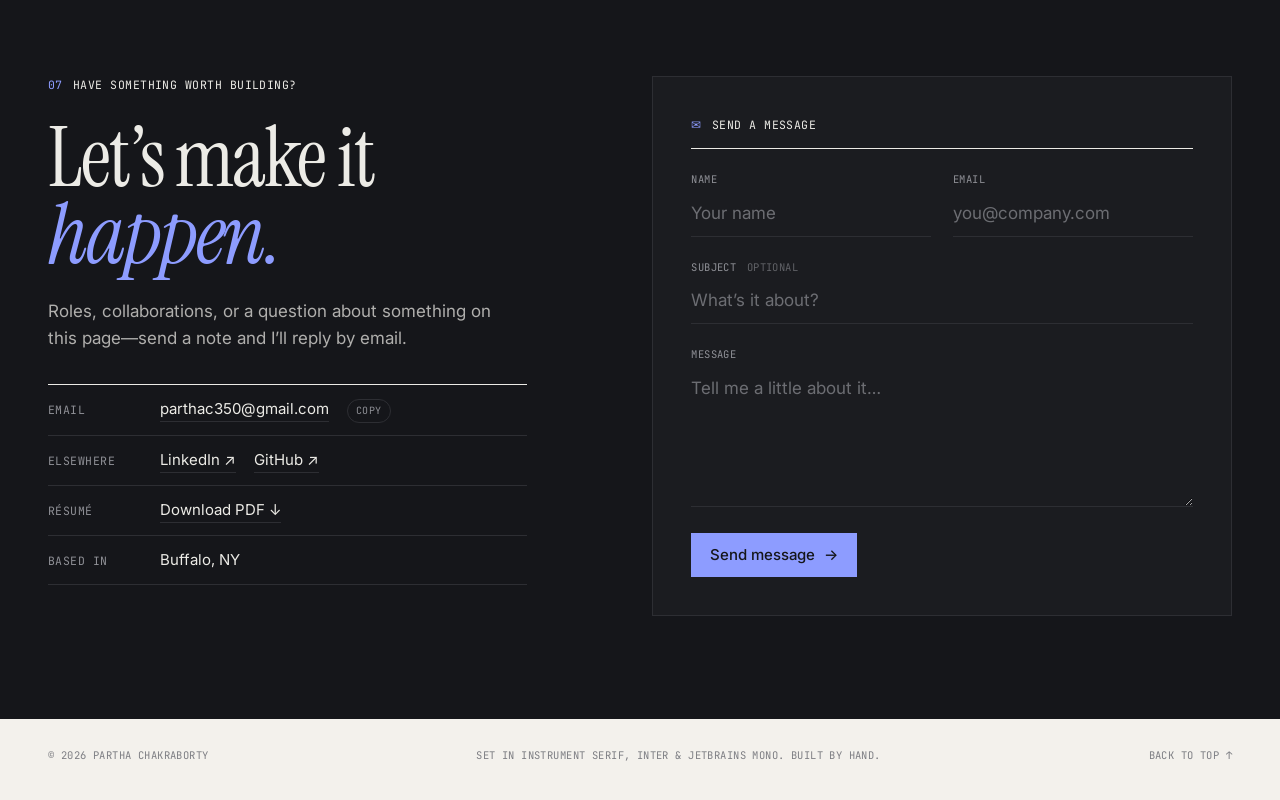
==== commit 606ec074: "Add files via upload" ====
--- a/index.html
+++ b/index.html
@@ -1,12 +1,489 @@
 <!doctype html>
-<html lang="en"><head><meta charset="utf-8"><meta name="viewport" content="width=device-width,initial-scale=1"><meta name="theme-color" content="#f3f1e8"><title>Partha Chakraborty — Software & AI Engineer</title><meta name="description" content="Partha Chakraborty builds production software and applied AI systems. Explore Greenlight, GraphBench, AI Codebase Intelligence, and Isolation Forest."><link rel="icon" href="data:image/svg+xml,%3Csvg xmlns='http://www.w3.org/2000/svg' viewBox='0 0 100 100'%3E%3Crect width='100' height='100' rx='20' fill='%23252d23'/%3E%3Ctext x='18' y='70' font-size='60' fill='%23d8f36a'%3Ep.%3C/text%3E%3C/svg%3E"><link rel="stylesheet" href="style.css"></head>
-<body><a class="skip" href="#main">Skip to content</a><header><a class="brand" href="#" aria-label="Partha, home">p<span>.</span></a><nav aria-label="Main navigation"><a href="#work">Work</a><a href="#experience">Experience</a><a href="#about">About</a><a href="#certifications">Certificates</a></nav><a class="nav-contact" href="#contact">Let’s talk <span>↗</span></a></header>
-<main id="main"><section class="hero"><div class="hero-top"><p class="eyebrow"><span class="status"></span> SOFTWARE + APPLIED AI</p><p class="location">BUFFALO, NY · MS ’27</p></div><h1>Ideas are good.<br><em>Shipping</em> is better<span class="lime">.</span></h1><div class="hero-bottom"><div><p class="intro">I’m <strong>Partha Chakraborty.</strong> I turn messy problems into useful software—from production apps to AI systems you can actually explore.</p><div class="actions"><a class="button dark" href="#work">Explore my work <span>↓</span></a><a class="button resume-button" href="./resume.pdf" download="Partha_Chakraborty_Resume.pdf">Download résumé <span aria-hidden="true">↓</span></a><a class="text-link" href="https://github.com/parthacs1999" target="_blank" rel="noopener noreferrer">GitHub ↗</a></div></div><div class="build-note"><span class="mono">01 / ENGINEERING MINDSET</span><p>Build it.<br>Measure it.<br>Make it useful.</p><svg viewBox="0 0 130 70" aria-hidden="true"><path d="M8 50 L43 17 L83 52 L120 10 M8 50 L83 52 M43 17 L120 10" fill="none" stroke="currentColor"/><circle cx="8" cy="50" r="5"/><circle cx="43" cy="17" r="7"/><circle cx="83" cy="52" r="5"/><circle cx="120" cy="10" r="7"/></svg></div></div><div class="credentials"><span><b>2+ years</b> startup experience</span><span><b>3.9 / 4.0</b> graduate GPA</span><span><b>End to end</b> software ownership</span></div></section>
-<section id="work" class="work"><div class="section-heading"><div><p class="eyebrow">SELECTED WORK / 01—07</p><h2>Less pitch.<br>More proof.</h2></div><p>Real demos, inspectable code, and the engineering decisions behind them.</p></div><div class="filters" role="group" aria-label="Filter projects"><button class="active" data-filter="all" aria-pressed="true">All work <span>07</span></button><button data-filter="systems" aria-pressed="false">Systems & data</button><button data-filter="ai" aria-pressed="false">Applied AI</button><button data-filter="frontend" aria-pressed="false">Interactive UI</button></div>
-<article class="project coding" data-category="ai"><div class="project-art rag-art"><div class="art-top mono"><span>GREENLIGHT / AI CODING AGENT</span><span>● LIVE</span></div><div class="query">Failing tests.<br>Reviewable fixes.<span class="cursor">▌</span></div><div class="retrieval"><span>Reproduce</span><i>→</i><span>Investigate</span><i>→</i><span>Fix &amp; verify</span></div><div class="art-bottom"><b>10/10 <small>synthetic tasks</small></b><b>4/13 <small>real bug attempts</small></b></div></div><div class="project-copy"><span class="mono project-number">01 / AI CODING AGENT</span><h3>Greenlight</h3><p>An AI agent that takes a failing test suite through investigation, a code fix and independent verification. Watch a real recorded run without an API key, or try a live demo with your own Claude or Gemini key.</p><div class="tags"><span>Python</span><span>Claude Code</span><span>Claude</span><span>Gemini</span><span>Tool Calling</span><span>Streamlit</span><span>GitHub Actions</span><span>pytest</span></div><details><summary>The engineering story <span>+</span></summary><div class="story"><p><strong>Why I built it.</strong> A failing test tells you something broke, but finding the cause can mean following imports across several files. I evolved my terminal coding prototype into Greenlight: an agent that reproduces the failure, investigates the code, applies a targeted fix and hands back a reviewable diff.</p><p><strong>How I built it.</strong> I used Claude Code as a development tool while building Greenlight.</p><p><strong>The engineering loop.</strong> A shared agent loop supports Claude and Gemini through provider adapters. Workspace-bound tools let the model list, read, search and edit files, and run the configured test command. Greenlight re-runs the tests independently before reporting a verdict, alongside the diff, trace, token usage and estimated cost.</p><p><strong>Bounded execution.</strong> Secret-file restrictions, path checks, credential removal from test environments and hard step, token and cost limits constrain each run. Tests are read-only by default. The model can run the configured test command rather than arbitrary shell commands; these controls do not provide full sandbox isolation.</p><p><strong>Built for review.</strong> Use the CLI locally, try the Streamlit demo, or connect the GitHub Action to a failing CI workflow and open a proposed fix as a pull request for human review. The hosted demo offers clearly labeled replays of real fixes without an API key, plus live runs on bundled projects with a visitor-supplied key.</p><p><strong>Measured beyond the demo.</strong> The published Gemini run solved 10/10 synthetic bug tasks, checked against hidden tests with no test edits. A separate benchmark contains 22 real bug fixes from eight open-source Python libraries: 4 of 13 attempted tasks were solved without regressions, while nine were not attempted because of quota or overload limits. Those results describe this model and evaluation run, not a general success rate.</p></div></details><div class="project-links"><a href="https://coding-agent-b.streamlit.app/" target="_blank" rel="noopener noreferrer">Watch the agent work ↗</a><a href="https://github.com/parthacs1999/coding-agent" target="_blank" rel="noopener noreferrer">Source code ↗</a></div></div></article>
-<article class="project graph" data-category="systems"><div class="project-art graph-art"><div class="art-top mono"><span>GRAPHBENCH / DEPENDENCY INTELLIGENCE</span><span>● LIVE</span></div><svg class="network" viewBox="0 0 500 230" role="img" aria-label="An abstract graph with interconnected nodes"><g fill="none" stroke="#68765a" stroke-width="1.5"><path d="M60 150L145 60L230 145L340 50L425 150L320 190L230 145L145 60L340 50M60 150L130 210L230 145M145 60L150 145L60 150M150 145L320 190M340 50L320 190M230 145L425 150"/></g><g fill="#d8f36a"><circle cx="60" cy="150" r="8"/><circle cx="145" cy="60" r="12"/><circle cx="230" cy="145" r="16"/><circle cx="340" cy="50" r="10"/><circle cx="425" cy="150" r="7"/><circle cx="320" cy="190" r="9"/><circle cx="130" cy="210" r="5"/><circle cx="150" cy="145" r="6"/></g></svg><div class="art-bottom"><b>4 <small>graph lenses</small></b><b>CSV <small>to insights</small></b><span class="mono">DEPENDENCY RISK</span></div></div><div class="project-copy"><span class="mono project-number">02 / SOFTWARE DEPENDENCY INTELLIGENCE</span><h3>GraphBench</h3><p>Understand the hidden risk in a software architecture. Upload a dependency graph to find critical components, bottlenecks, cycles and structural cores—and explore what could be affected if a component fails.</p><div class="tags"><span>Python</span><span>NetworkX</span><span>Streamlit</span><span>Altair</span><span>Graph Algorithms</span><span>LadybugDB</span></div><details><summary>The engineering story <span>+</span></summary><div class="story"><p><strong>Why I built it.</strong> GraphBench started as a correctness-first comparison of NetworkX and LadybugDB. It evolved into a tool that helps people interpret software dependency graphs and review architectural risk.</p><p><strong>The workflow.</strong> Choose the guided sample or upload a CSV, confirm which component depends on which, then validate the graph before analysis. Reports turn graph structure into plain-language evidence and recommended next actions.</p><p><strong>The analysis.</strong> PageRank highlights influential dependencies, betweenness centrality surfaces path bottlenecks, cycle detection exposes circular relationships, and K-core finds deeply embedded structural layers. The Graph Explorer offers four visual lenses with zooming, panning and focused subgraphs.</p><p><strong>Failure impact.</strong> Select a component to inspect direct and indirect dependents, blast-radius percentage, impact depth and shortest dependency paths. These are structural review signals to interpret alongside runtime context.</p><p><strong>Engineering foundations.</strong> CSV health checks and exportable JSON/CSV reports sit alongside the original latency, throughput, ingestion and resource benchmarks. Separate benchmark-review runs reached 1 million nodes / 5 million edges; that is a research scale, rather than a claim about the live dependency analyzer’s capacity.</p></div></details><div class="project-links"><a href="https://graphbench-niemzx4ou3jkksk7sej66t.streamlit.app/" target="_blank" rel="noopener noreferrer">Explore live demo ↗</a><a href="https://github.com/parthacs1999/graphbench" target="_blank" rel="noopener noreferrer">Source code ↗</a></div></div></article>
-<article class="project rag" data-category="ai"><div class="project-art rag-art"><div class="art-top mono"><span>CODEBASE INTELLIGENCE</span><span>● LIVE</span></div><div class="query">“Where does this<br>request get handled?”<span class="cursor">▌</span></div><div class="retrieval"><span>Repository</span><i>→</i><span>Hybrid retrieval</span><i>→</i><span>AI agents</span></div><div class="art-bottom"><b>4 <small>specialized agents</small></b><b>6 <small>languages</small></b><span class="mono">CODE → ANSWERS</span></div></div><div class="project-copy"><span class="mono project-number">03 / MULTI-AGENT DEVELOPER TOOLS</span><h3>AI Codebase<br>Intelligence</h3><p>Get to know an unfamiliar repository without reading every file. Ask questions about architecture, code quality, bugs or APIs, and explore answers grounded in source code—with file paths and line ranges you can inspect.</p><div class="tags"><span>Python</span><span>Gemini</span><span>ChromaDB</span><span>Streamlit</span><span>Tree-sitter</span><span>Hybrid Retrieval</span><span>Cross-Encoder Reranking</span></div><details><summary>The engineering story <span>+</span></summary><div class="story"><p><strong>Why I built it.</strong> Getting comfortable in a new codebase often means jumping between files just to understand one request. I built a deployed RAG application that helps developers ask focused questions about public GitHub and local repositories.</p><p><strong>From code to context.</strong> Tree-sitter parses six languages—Python, JavaScript, TypeScript, Java, C++ and Go—while preserving function, class and file metadata. Semantic search, BM25 and symbol retrieval find relevant chunks, then a cross-encoder reranks them before Gemini generates an answer.</p><p><strong>Four ways to investigate.</strong> The Architect explains structure and execution flow; the Code Reviewer examines quality, security and maintainability; the Bug Finder investigates edge cases and failure conditions; and the Documentation agent explains APIs, classes and functions.</p><p><strong>Follow the evidence.</strong> An interactive source explorer shows retrieved code, file paths and line ranges, with citation checks to connect answers to their source. A one-click sample repository lets visitors try the workflow.</p><p><strong>What I measured.</strong> In an initial eight-question retrieval evaluation on the <code>itsdangerous</code> Python repository, the system achieved 87.5% Hit@5 and 0.750 mean reciprocal rank. These are preliminary results from one small evaluation.</p></div></details><div class="project-links"><a href="https://ai-codebase-intelligent.streamlit.app/" target="_blank" rel="noopener noreferrer">Explore live demo ↗</a><a href="https://github.com/parthacs1999/ai-codebase-intelligence" target="_blank" rel="noopener noreferrer">Source code ↗</a></div></div></article>
-<article class="project forest" data-category="ai"><div class="project-art forest-art"><div class="art-top mono"><span>ISOLATION FOREST / ANOMALY DETECTION</span><span>● LIVE</span></div><svg viewBox="0 0 500 240" class="scatter" role="img" aria-label="Illustrative anomaly plot, with normal points clustered and three outliers highlighted"><g stroke="#cbc8bf" stroke-dasharray="3 5"><path d="M40 20V210H470M40 80H470M40 140H470M150 20V210M260 20V210M370 20V210"/></g><g fill="#454d40"><circle cx="220" cy="110" r="5"/><circle cx="240" cy="125" r="6"/><circle cx="265" cy="105" r="5"/><circle cx="280" cy="140" r="5"/><circle cx="210" cy="140" r="5"/><circle cx="250" cy="155" r="5"/><circle cx="300" cy="115" r="4"/><circle cx="235" cy="90" r="4"/><circle cx="185" cy="125" r="4"/><circle cx="275" cy="80" r="4"/><circle cx="230" cy="175" r="4"/><circle cx="290" cy="160" r="4"/><circle cx="260" cy="130" r="4"/><circle cx="320" cy="135" r="4"/></g><g fill="#e06b3b" stroke="#e06b3b"><circle cx="90" cy="50" r="6"/><circle cx="420" cy="65" r="6"/><circle cx="400" cy="195" r="6"/><circle cx="90" cy="50" r="15" fill="none"/><circle cx="420" cy="65" r="15" fill="none"/><circle cx="400" cy="195" r="15" fill="none"/></g></svg><div class="art-bottom"><span class="mono">● NORMAL <span class="orange">● ANOMALY</span></span><span class="mono">ILLUSTRATIVE</span></div></div><div class="project-copy"><span class="mono project-number">04 / MACHINE LEARNING PRODUCT</span><h3>Isolation Forest</h3><p>From a research paper to an interactive product. An anomaly detector implemented from scratch, with a dashboard for uploads, scoring and visualization.</p><div class="tags"><span>Python</span><span>NumPy</span><span>FastAPI</span><span>Next.js</span></div><details><summary>The engineering story <span>+</span></summary><div class="story"><p><strong>Idea.</strong> Anomalies are often isolated with fewer random splits than typical observations.</p><p><strong>Built.</strong> Tree construction, training and anomaly scoring from the original algorithm, connected to a FastAPI backend and Next.js dashboard.</p><p><strong>Product.</strong> Upload data, run the model and explore the resulting anomaly visualization in one workflow.</p></div></details><div class="project-links"><a href="https://isolation-forest-dashboard.vercel.app/" target="_blank" rel="noopener noreferrer">Explore live demo ↗</a><a href="https://github.com/parthacs1999/isolation-forest" target="_blank" rel="noopener noreferrer">Source code ↗</a></div></div></article><div class="more-work"><div class="more-heading"><p class="eyebrow">MORE FROM MY GITHUB</p><p>More ways I build, explore and learn.</p></div><div class="repo-grid"><article class="repo-card" data-category="ai"><div class="repo-label mono"><span>05 / DOCUMENT INTELLIGENCE</span><span>↗</span></div><h3>Go-brain</h3><p>A workspace for notes and uploaded text documents, with AI question answering and semantic search across both.</p><div class="repo-stack">Next.js · TypeScript · Convex · Clerk · OpenAI</div><details><summary>Implementation notes <span>+</span></summary><p class="story">Document chat reads the selected text file, while vector search uses note embeddings and document-description embeddings. The code includes user and organization access checks.</p></details><a class="repo-link" href="https://github.com/parthacs1999/Go-brain" target="_blank" rel="noopener noreferrer">Explore repository ↗</a></article><article class="repo-card" data-category="frontend"><div class="repo-label mono"><span>06 / INTERACTIVE GRAPHICS</span><span>↗</span></div><h3>3D Product Visualizer</h3><p>An interactive shirt customizer with color selection, uploaded logo decals and a Three.js product preview.</p><div class="repo-stack">React · Three.js · Tailwind CSS · Express</div><details><summary>Implementation notes <span>+</span></summary><p class="story">Includes an AI image-generation integration and an Express route. The checked-in client calls a local backend for that feature; this portfolio links to the source rather than claiming a verified live AI demo.</p></details><a class="repo-link" href="https://github.com/parthacs1999/project-3d-product-visualizer" target="_blank" rel="noopener noreferrer">Explore repository ↗</a></article><article class="repo-card" data-category="ai"><div class="repo-label mono"><span>07 / ML PIPELINE</span><span>↗</span></div><h3>Student Performance Prediction</h3><p>A regression project connecting data ingestion, preprocessing, model comparison and a Flask prediction form.</p><div class="repo-stack">Python · scikit-learn · CatBoost · Flask</div><details><summary>Implementation notes <span>+</span></summary><p class="story">The trainer compares seven regressors and saves a selected model. The web form uses student attributes and reading/writing scores as inputs. No unverified accuracy figures are reported.</p></details><a class="repo-link" href="https://github.com/parthacs1999/student-performace-prediction" target="_blank" rel="noopener noreferrer">Explore repository ↗</a></article></div></div><p id="filter-status" class="sr-only" role="status" aria-live="polite">Showing all 7 projects.</p></section>
-<section id="experience" class="experience"><div class="section-heading"><div><p class="eyebrow">PRODUCTION EXPERIENCE</p><h2>I’ve shipped<br>with real teams.</h2></div><p>Connecting products, automating everyday workflows and bringing AI features into production.</p></div><div class="job"><p class="mono"> MAY 2026 — AUG 2026</p><div><h3>TurboMail</h3><span>AI Engineer Intern · Remote</span><p>At TurboMail, I built features that helped users manage their email with less manual work. I developed FastAPI endpoints for deleting emails in bulk and moving them between folders, handled email-body sanitization, and kept conversation threads scoped to the right account. I also automated unsubscribe handling with background tasks that read RFC 8058 List-Unsubscribe headers.</p><p>My work extended from backend processing to the customer-facing interface. I designed the database schema and APIs for subscription and payment tracking, then built the React experience on top of them using TypeScript. Across these features, I worked with Python, FastAPI, SQLAlchemy and SQL to take work through production.</p><p>On the AI side, I fine-tuned Qwen2.5-7B on a custom email dataset using PyTorch, LoRA and PEFT for an in-product LLM feature. The role brought together the parts of engineering I enjoy most: useful workflows, full-stack ownership and applied AI.</p><div class="tags"><span>Python</span><span>FastAPI</span><span>React</span><span>TypeScript</span><span>SQL</span><span>SQLAlchemy</span><span>REST APIs</span><span>Background Tasks</span><span>RFC 8058</span><span>PyTorch</span><span>Qwen2.5-7B</span><span>LoRA</span><span>PEFT</span></div></div><span class="job-index">01</span></div><div class="job"><p class="mono">JUN 2023 — JUL 2025</p><div><h3>Bird Vision AB</h3><span>Software Developer · Remote</span><p>At Bird Vision AB, I worked across three startup products, helping them work together as a connected experience. I integrated Eboka with the company’s other products end to end, so customers could get value from each within the same subscription cycle.</p><p>A big part of that work was making customer data easier to share between two company apps. I built two-way synchronization with scheduled background imports and user notifications. When someone needed just one customer record, they could import it on demand by user ID in either direction instead of entering the same information twice.</p><p>I also connected third-party APIs to existing workflows with Node.js and Express.js and took backend features into production. Alongside that integration work, I shipped frontend features and wrote Cypress tests for the main user flows. Within my first year, I ranked second on the team in code contributions—a reflection of how actively I worked across the products.</p><div class="tags"><span>JavaScript</span><span>Node.js</span><span>Express.js</span><span>REST APIs</span><span>Third-Party Integrations</span><span>Two-Way Data Sync</span><span>Background Imports</span><span>Workflow Automation</span><span>React</span><span>Cypress</span><span>Production Deployment</span></div></div><span class="job-index">02</span></div><div class="job"><p class="mono">MAR 2022 — JUN 2022</p><div><h3>Visionet Systems</h3><span>Engineering Trainee</span><p>At Visionet Systems, I put my web-development skills into practice by building an e-commerce application with Next.js and React. I connected payment processing, REST APIs and Firebase integrations to bring the shopping experience together.</p><p>This role gave me practical experience moving between the interface and the services behind it, while developing my skills in React, Firebase and API development.</p><div class="tags"><span>Next.js</span><span>React</span><span>Firebase</span><span>REST APIs</span><span>API Development</span><span>Payment Integration</span></div></div><span class="job-index">03</span></div></section>
-<section id="about" class="about"><div><p class="eyebrow">THE PERSON BEHIND THE CODE</p><h2>Product instincts.<br>Engineering depth.<br><em>Always learning.</em></h2><p>I work at the intersection of full-stack development and applied AI. My startup experience taught me to own the entire path from a problem to a deployed feature. My graduate work gives me the foundations to understand the models and systems underneath.</p><p>I’m especially interested in developer tools, retrieval systems and turning machine learning into useful products.</p></div><div class="about-right"><div class="education"><span class="mono">CURRENT CHAPTER</span><h3>University at Buffalo</h3><p>M.S. in Artificial Intelligence and Machine Learning</p><div><span>Expected January 2027</span><b>3.9 / 4.0 GPA</b></div></div><div class="toolbox"><span class="mono">MY WORKING TOOLBOX</span><dl><dt>Languages</dt><dd>Python · JavaScript · TypeScript · Java · SQL</dd><dt>Frontend &amp; mobile</dt><dd>React · Next.js · Redux · React Native · Expo · Tailwind CSS · Three.js · Framer Motion</dd><dt>Backend &amp; APIs</dt><dd>FastAPI · Flask · Node.js · Express.js · REST APIs · SQLAlchemy · Appwrite · Convex · Clerk</dd><dt>Machine learning</dt><dd>PyTorch · scikit-learn · NumPy · Pandas · PyArrow · CatBoost · Anomaly Detection</dd><dt>LLMs &amp; retrieval</dt><dd>Multi-Agent RAG · Embeddings · Vector Search · BM25 · Symbol Retrieval · Cross-Encoder Reranking · Tool Calling · LLM Fine-Tuning · LoRA · PEFT · Gemini API · Claude API · OpenAI API</dd><dt>Databases &amp; graph systems</dt><dd>PostgreSQL · MySQL · MongoDB · Firebase · ChromaDB · Qdrant · NetworkX · LadybugDB · Cypher</dd><dt>Dashboards &amp; visualization</dt><dd>Streamlit · Altair · Matplotlib · Seaborn</dd><dt>Development &amp; delivery</dt><dd>Docker · Docker Compose · Git · GitHub · GitHub Actions · pytest · Tree-sitter · Cypress · Linux · psutil · Typer · Rich</dd></dl></div></div></section>
-<section class="certifications" id="certifications"><div class="section-heading"><div><p class="eyebrow">CONTINUOUS LEARNING</p><h2>Certifications</h2></div></div><article class="certificate-card"><div><span class="mono">HUGGING FACE · OCTOBER 2026</span><h3>Fundamentals of Agents</h3><p>Completed Unit 1: Foundations of Agents in the Hugging Face Agents Course, covering the foundations of AI agents, tools and how agents interact with their environment.</p><div class="tags"><span>AI Agents</span><span>Agent Foundations</span></div></div><a class="button certificate-link" href="./certificate.webp" target="_blank" rel="noopener noreferrer" aria-label="View Fundamentals of Agents certificate (opens in a new tab)">View certificate <span aria-hidden="true">↗</span></a></article></section><section class="contact" id="contact"><p class="eyebrow">HAVE SOMETHING WORTH BUILDING?</p><h2>Let’s make<br>it <em>happen.</em> <span>↗</span></h2><div class="contact-bottom"><a href="mailto:parthac350@gmail.com">parthac350@gmail.com ↗</a><button id="copy-email" aria-label="Copy email address">Copy email</button><span id="copy-status" role="status" aria-live="polite"></span><a href="https://www.linkedin.com/in/partha-chakraborty-a737541b2" target="_blank" rel="noopener noreferrer">LinkedIn ↗</a><a href="https://github.com/parthacs1999" target="_blank" rel="noopener noreferrer">GitHub ↗</a></div></section></main><footer><span>© <span id="year">2026</span> Partha Chakraborty</span><span>Built with curiosity. Backed by work.</span><a href="#">Back to top ↑</a></footer><script src="app.js"></script></body></html>
+<html lang="en">
+<head>
+<meta charset="utf-8">
+<meta name="viewport" content="width=device-width,initial-scale=1">
+<title>Partha Chakraborty — Software &amp; Applied AI</title>
+<meta name="description" content="Partha Chakraborty builds production software and applied AI systems. GraphBench, AI Codebase Intelligence, Isolation Forest, and notes from the build process.">
+<meta name="theme-color" content="#f3f1ec" media="(prefers-color-scheme: light)">
+<meta name="theme-color" content="#111214" media="(prefers-color-scheme: dark)">
+<link rel="icon" href="data:image/svg+xml,%3Csvg xmlns='http://www.w3.org/2000/svg' viewBox='0 0 100 100'%3E%3Crect width='100' height='100' fill='%2315161a'/%3E%3Ctext x='50' y='72' text-anchor='middle' font-family='Georgia,serif' font-style='italic' font-size='70' fill='%23f3f1ec'%3Ep%3C/text%3E%3Crect x='70' y='62' width='12' height='12' fill='%232742e8'/%3E%3C/svg%3E">
+<link rel="preconnect" href="https://fonts.googleapis.com">
+<link rel="preconnect" href="https://fonts.gstatic.com" crossorigin>
+<link rel="stylesheet" href="https://fonts.googleapis.com/css2?family=Instrument+Serif:ital@0;1&family=Inter:wght@400;500;600&family=JetBrains+Mono:wght@400;500&display=swap">
+<link rel="stylesheet" href="styles.css">
+<script>document.documentElement.classList.add('js');try{var t=localStorage.getItem('theme');if(t)document.documentElement.dataset.theme=t}catch(e){}</script>
+</head>
+<body>
+<a class="skip" href="#main">Skip to content</a>
+
+<header class="masthead">
+  <div class="masthead-inner">
+    <a class="wordmark" href="#top" aria-label="Partha Chakraborty, back to top">Partha Chakraborty<span class="dot" aria-hidden="true"></span></a>
+    <nav class="nav" id="site-nav" aria-label="Main">
+      <a href="#work"><span class="mono">01</span>Work</a>
+      <a href="#workshop"><span class="mono">02</span>Workshop</a>
+      <a href="#journal"><span class="mono">03</span>Journal</a>
+      <a href="#experience"><span class="mono">04</span>Experience</a>
+      <a href="#about"><span class="mono">05</span>About</a>
+      <a href="#certifications"><span class="mono">06</span>Certificates</a>
+      <a href="#contact"><span class="mono">07</span>Contact</a>
+    </nav>
+    <div class="masthead-tools">
+      <button class="icon-btn" id="theme-toggle" type="button" aria-label="Switch color theme">
+        <svg viewBox="0 0 20 20" aria-hidden="true"><circle cx="10" cy="10" r="7.25" fill="none" stroke="currentColor" stroke-width="1.5"/><path d="M10 2.75a7.25 7.25 0 0 1 0 14.5z" fill="currentColor"/></svg>
+      </button>
+      <button class="icon-btn menu-btn" id="menu-toggle" type="button" aria-expanded="false" aria-controls="site-nav" aria-label="Open menu">
+        <svg viewBox="0 0 20 20" aria-hidden="true"><path d="M3 7h14M3 13h14" stroke="currentColor" stroke-width="1.5"/></svg>
+      </button>
+    </div>
+  </div>
+</header>
+
+<main id="main">
+
+<!-- ============ HERO ============ -->
+<section class="hero wrap" id="top">
+  <div class="hero-meta mono">
+    <span>Software + Applied AI</span>
+    <span>Buffalo, NY — <time id="clock">local time</time></span>
+    <span>M.S. AI/ML, University at Buffalo ’27</span>
+  </div>
+
+  <h1 class="display reveal">
+    Software that <em>ships</em>.<br>
+    AI you can <em>inspect</em><span class="accent">.</span>
+  </h1>
+
+  <div class="hero-grid">
+    <div class="hero-lede reveal">
+      <p>Partha Chakraborty is a software and AI engineer who turns messy problems into useful software—from production apps shipped with startup teams to AI systems whose answers you can trace back to the source.</p>
+      <div class="actions">
+        <a class="btn btn-solid" href="#work">See the work <span aria-hidden="true">↓</span></a>
+        <a class="btn" href="resume.pdf" download="Partha_Chakraborty_Resume.pdf">Résumé <span aria-hidden="true">↓</span></a>
+        <a class="link" href="https://github.com/parthacs1999" target="_blank" rel="noopener noreferrer">GitHub ↗</a>
+      </div>
+    </div>
+
+    <dl class="ledger reveal" aria-label="At a glance">
+      <div><dt class="mono">Now</dt><dd>Graduate study in AI &amp; ML, building <a href="#workshop">CortexOps</a></dd></div>
+      <div><dt class="mono">Latest</dt><dd><a href="#work">Greenlight</a>: an agent that fixes failing tests, then verifies</dd></div>
+      <div><dt class="mono">Recently</dt><dd>AI Engineer Intern, TurboMail</dd></div>
+      <div><dt class="mono">Before</dt><dd>2 years shipping across three startup products at Bird Vision AB</dd></div>
+      <div><dt class="mono">Interests</dt><dd>Developer tools, retrieval systems, ML as product</dd></div>
+      <div><dt class="mono">Record</dt><dd>3.9 / 4.0 graduate GPA</dd></div>
+    </dl>
+  </div>
+</section>
+
+<!-- ============ WORK ============ -->
+<section class="section wrap" id="work" aria-labelledby="work-title">
+  <div class="section-head">
+    <p class="mono kicker"><span>01</span> Selected work</p>
+    <h2 id="work-title">Less pitch.<br><em>More proof.</em></h2>
+    <p class="section-dek">Live demos, inspectable code, and the engineering decisions behind them.</p>
+  </div>
+
+  <div class="filters" role="group" aria-label="Filter projects">
+    <button type="button" class="chip is-active" data-filter="all" aria-pressed="true">All <span class="mono">07</span></button>
+    <button type="button" class="chip" data-filter="systems" aria-pressed="false">Systems &amp; data</button>
+    <button type="button" class="chip" data-filter="ai" aria-pressed="false">Applied AI</button>
+    <button type="button" class="chip" data-filter="frontend" aria-pressed="false">Interactive UI</button>
+  </div>
+  <p id="filter-status" class="sr-only" role="status" aria-live="polite">Showing all 7 projects.</p>
+
+  <!-- 01 Greenlight -->
+  <article class="case reveal" data-category="ai">
+    <div class="case-no mono">01</div>
+    <div class="case-text">
+      <p class="mono case-kicker">Agentic developer tools <span class="live">Live</span></p>
+      <h3>Greenlight</h3>
+      <p class="case-lede">An AI agent that fixes failing tests. Point it at a repository and it reproduces the failure, finds the root cause, edits the code—then re-runs the tests itself instead of trusting the model.</p>
+      <ul class="tags"><li>Python</li><li>Claude API</li><li>Gemini API</li><li>Agent loop</li><li>Streamlit</li><li>GitHub Actions</li><li>pytest</li></ul>
+      <details class="story">
+        <summary>The engineering story</summary>
+        <div class="story-body">
+          <p><strong>Why I built it.</strong> Failing builds are a constant tax on teams: a dependency bump breaks a test, or a refactor misses an edge case. Greenlight handles the first pass—it reproduces the failure, finds a fix, proves it with the project’s own tests, and hands back a reviewable diff.</p>
+          <p><strong>A hand-written loop.</strong> I didn’t use an SDK’s automatic function calling, so every tool call is visible, guarded, logged and counted against a budget. One provider interface has Claude and Gemini adapters, each keeping its native message history so thinking blocks and thought signatures survive between turns.</p>
+          <p><strong>Guardrails by design.</strong> There is no general shell tool—the model can only run your test command. Test files are read-only by default, secret files are refused by every tool, credentials are scrubbed from the test environment, key-shaped strings are redacted, and each run stops at a hard step, token and cost limit.</p>
+          <p><strong>Where teams work.</strong> A CLI, a web UI with recorded replays you can watch without an API key, and a GitHub Action that turns a failing CI run into a pull request for human review—it suggests, it doesn’t merge.</p>
+          <p><strong>Measured honestly.</strong> On a 10-task synthetic suite scored with hidden tests, a small model (<code>gemini-3.1-flash-lite</code>) solved 10/10. On a harder SWE-bench-style benchmark of 22 real bug fixes from 8 open-source libraries—with the scorer verified by an oracle on all 22—it solved 4 of the 13 tasks it attempted (31%); free-tier quota stopped the other 9. Every fix’s diff is published.</p>
+        </div>
+      </details>
+      <div class="case-links">
+        <a class="link" href="https://coding-agent-b.streamlit.app/" target="_blank" rel="noopener noreferrer">Live demo ↗</a>
+        <a class="link" href="https://github.com/parthacs1999/Greenlight" target="_blank" rel="noopener noreferrer">Source ↗</a>
+      </div>
+    </div>
+    <figure class="case-fig" aria-label="A Greenlight run from failing to passing tests">
+      <div class="fig-bar mono"><span>fig. 01 — one run, failing to green</span><span>replay</span></div>
+      <ol class="runlog mono">
+        <li class="cmd"><span>$</span> greenlight fix ./demo</li>
+        <li class="fail"><span>✕</span> 1 failed <em>test_cart.py</em></li>
+        <li><span>→</span> read <em>cart.py</em></li>
+        <li><span>→</span> follow import <em>pricing.py</em></li>
+        <li><span>→</span> edit <em>pricing.py — fix formula</em></li>
+        <li><span>→</span> re-run tests <em>independently</em></li>
+        <li class="pass"><span>✓</span> 4 passed <em>fixed &amp; verified · 8 steps</em></li>
+      </ol>
+      <dl class="fig-stats">
+        <div><dt class="mono">Synthetic suite</dt><dd>10/10</dd></div>
+        <div><dt class="mono">Real bugs, attempted</dt><dd>4/13</dd></div>
+        <div><dt class="mono">Oracle-verified tasks</dt><dd>22</dd></div>
+      </dl>
+    </figure>
+  </article>
+
+  <!-- 02 GraphBench -->
+  <article class="case reveal" data-category="systems">
+    <div class="case-no mono">02</div>
+    <div class="case-text">
+      <p class="mono case-kicker">Software dependency intelligence <span class="live">Live</span></p>
+      <h3>GraphBench</h3>
+      <p class="case-lede">Find the hidden risk in a software architecture. Upload a dependency graph to surface critical components, bottlenecks, cycles and structural cores—then see what breaks if a component fails.</p>
+      <ul class="tags"><li>Python</li><li>NetworkX</li><li>Streamlit</li><li>Altair</li><li>Graph algorithms</li><li>LadybugDB</li></ul>
+      <details class="story">
+        <summary>The engineering story</summary>
+        <div class="story-body">
+          <p><strong>Why I built it.</strong> GraphBench started as a correctness-first comparison of NetworkX and LadybugDB. It evolved into a tool that helps people interpret software dependency graphs and review architectural risk.</p>
+          <p><strong>The workflow.</strong> Choose the guided sample or upload a CSV, confirm which component depends on which, then validate the graph before analysis. Reports turn graph structure into plain-language evidence and recommended next actions.</p>
+          <p><strong>The analysis.</strong> PageRank highlights influential dependencies, betweenness centrality surfaces path bottlenecks, cycle detection exposes circular relationships, and K-core finds deeply embedded structural layers. The Graph Explorer offers four visual lenses with zooming, panning and focused subgraphs.</p>
+          <p><strong>Failure impact.</strong> Select a component to inspect direct and indirect dependents, blast-radius percentage, impact depth and shortest dependency paths. These are structural review signals to interpret alongside runtime context.</p>
+          <p><strong>Engineering foundations.</strong> CSV health checks and exportable JSON/CSV reports sit alongside the original latency, throughput, ingestion and resource benchmarks. Separate benchmark-review runs reached 1 million nodes / 5 million edges; that is a research scale, not a claim about the live analyzer’s capacity.</p>
+        </div>
+      </details>
+      <div class="case-links">
+        <a class="link" href="https://graphbench-niemzx4ou3jkksk7sej66t.streamlit.app/" target="_blank" rel="noopener noreferrer">Live demo ↗</a>
+        <a class="link" href="https://github.com/parthacs1999/graphbench" target="_blank" rel="noopener noreferrer">Source ↗</a>
+        <a class="link" href="graphbench.html">Case study →</a>
+      </div>
+    </div>
+    <figure class="case-fig" aria-label="Abstract dependency graph">
+      <div class="fig-bar mono"><span>fig. 02 — dependency graph</span><span>4 lenses</span></div>
+      <svg viewBox="0 0 480 300" role="img" aria-label="Nodes connected by edges; one central node highlighted as critical">
+        <g class="fig-grid"><path d="M0 60H480M0 120H480M0 180H480M0 240H480M80 0V300M160 0V300M240 0V300M320 0V300M400 0V300"/></g>
+        <g class="fig-edge"><path d="M60 200L140 90L240 170L350 70L430 190L330 250L240 170L140 90L350 70M60 200L130 270L240 170M140 90L150 180L60 200M150 180L330 250M350 70L330 250M240 170L430 190"/></g>
+        <g class="fig-node"><circle cx="60" cy="200" r="7"/><circle cx="140" cy="90" r="10"/><circle cx="350" cy="70" r="9"/><circle cx="430" cy="190" r="6"/><circle cx="330" cy="250" r="8"/><circle cx="130" cy="270" r="5"/><circle cx="150" cy="180" r="6"/></g>
+        <circle class="fig-hot-ring" cx="240" cy="170" r="30"/>
+        <circle class="fig-hot" cx="240" cy="170" r="15"/>
+        <text class="fig-label" x="278" y="146">critical · high betweenness</text>
+      </svg>
+    </figure>
+  </article>
+
+  <!-- 03 Codebase Intelligence -->
+  <article class="case reveal" data-category="ai">
+    <div class="case-no mono">03</div>
+    <div class="case-text">
+      <p class="mono case-kicker">Multi-agent developer tools <span class="live">Live</span></p>
+      <h3>AI Codebase Intelligence</h3>
+      <p class="case-lede">Get to know an unfamiliar repository without reading every file. Ask about architecture, quality, bugs or APIs, and get answers grounded in source—with file paths and line ranges you can inspect.</p>
+      <ul class="tags"><li>Python</li><li>Gemini</li><li>ChromaDB</li><li>Streamlit</li><li>Tree-sitter</li><li>Hybrid retrieval</li><li>Cross-encoder reranking</li></ul>
+      <details class="story">
+        <summary>The engineering story</summary>
+        <div class="story-body">
+          <p><strong>Why I built it.</strong> Getting comfortable in a new codebase often means jumping between files just to understand one request. I built a deployed RAG application that helps developers ask focused questions about public GitHub and local repositories.</p>
+          <p><strong>From code to context.</strong> Tree-sitter parses six languages—Python, JavaScript, TypeScript, Java, C++ and Go—while preserving function, class and file metadata. Semantic search, BM25 and symbol retrieval find relevant chunks, then a cross-encoder reranks them before Gemini generates an answer.</p>
+          <p><strong>Four ways to investigate.</strong> The Architect explains structure and execution flow; the Code Reviewer examines quality, security and maintainability; the Bug Finder investigates edge cases and failure conditions; and the Documentation agent explains APIs, classes and functions.</p>
+          <p><strong>Follow the evidence.</strong> An interactive source explorer shows retrieved code, file paths and line ranges, with citation checks to connect answers to their source. A one-click sample repository lets visitors try the workflow.</p>
+          <p><strong>What I measured.</strong> In an initial eight-question retrieval evaluation on the <code>itsdangerous</code> Python repository, the system achieved 87.5% Hit@5 and 0.750 mean reciprocal rank. These are preliminary results from one small evaluation.</p>
+        </div>
+      </details>
+      <div class="case-links">
+        <a class="link" href="https://ai-codebase-intelligent.streamlit.app/" target="_blank" rel="noopener noreferrer">Live demo ↗</a>
+        <a class="link" href="https://github.com/parthacs1999/ai-codebase-intelligence" target="_blank" rel="noopener noreferrer">Source ↗</a>
+        <a class="link" href="codebase-intelligence.html">Case study →</a>
+      </div>
+    </div>
+    <figure class="case-fig" aria-label="Retrieval pipeline">
+      <div class="fig-bar mono"><span>fig. 03 — question to answer</span><span>6 languages</span></div>
+      <ol class="pipeline mono">
+        <li class="q">“Where does this request get handled?”<span class="caret" aria-hidden="true"></span></li>
+        <li><b>parse</b><span>Tree-sitter → functions, classes, files</span></li>
+        <li><b>retrieve</b><span>semantic · BM25 · symbol</span></li>
+        <li><b>rerank</b><span>cross-encoder</span></li>
+        <li><b>reason</b><span>architect · reviewer · bug finder · docs</span></li>
+        <li class="a"><b>answer</b><span>with file paths + line ranges</span></li>
+      </ol>
+    </figure>
+  </article>
+
+  <!-- 04 Isolation Forest -->
+  <article class="case reveal" data-category="ai">
+    <div class="case-no mono">04</div>
+    <div class="case-text">
+      <p class="mono case-kicker">Machine learning product <span class="live">Live</span></p>
+      <h3>Isolation Forest</h3>
+      <p class="case-lede">From a research paper to an interactive product: an anomaly detector implemented from scratch, with a dashboard for uploads, scoring and visualization.</p>
+      <ul class="tags"><li>Python</li><li>NumPy</li><li>FastAPI</li><li>Next.js</li></ul>
+      <details class="story">
+        <summary>The engineering story</summary>
+        <div class="story-body">
+          <p><strong>Idea.</strong> Anomalies are often isolated with fewer random splits than typical observations.</p>
+          <p><strong>Built.</strong> Tree construction, training and anomaly scoring from the original algorithm, connected to a FastAPI backend and Next.js dashboard.</p>
+          <p><strong>Product.</strong> Upload data, run the model and explore the resulting anomaly visualization in one workflow.</p>
+        </div>
+      </details>
+      <div class="case-links">
+        <a class="link" href="https://isolation-forest-dashboard.vercel.app/" target="_blank" rel="noopener noreferrer">Live demo ↗</a>
+        <a class="link" href="https://github.com/parthacs1999/isolation-forest" target="_blank" rel="noopener noreferrer">Source ↗</a>
+      </div>
+    </div>
+    <figure class="case-fig" aria-label="Illustrative anomaly plot">
+      <div class="fig-bar mono"><span>fig. 04 — isolating outliers</span><span>illustrative</span></div>
+      <svg viewBox="0 0 480 300" role="img" aria-label="A cluster of normal points with three outliers ringed">
+        <g class="fig-grid"><path d="M0 60H480M0 120H480M0 180H480M0 240H480M80 0V300M160 0V300M240 0V300M320 0V300M400 0V300"/></g>
+        <g class="fig-split"><path d="M120 0V300M120 110H480M370 110V300"/></g>
+        <g class="fig-dot"><circle cx="220" cy="150" r="5"/><circle cx="240" cy="165" r="6"/><circle cx="265" cy="145" r="5"/><circle cx="280" cy="180" r="5"/><circle cx="210" cy="180" r="5"/><circle cx="250" cy="195" r="5"/><circle cx="300" cy="155" r="4"/><circle cx="235" cy="130" r="4"/><circle cx="185" cy="165" r="4"/><circle cx="275" cy="125" r="4"/><circle cx="230" cy="215" r="4"/><circle cx="290" cy="200" r="4"/><circle cx="260" cy="170" r="4"/><circle cx="320" cy="175" r="4"/><circle cx="200" cy="140" r="3"/><circle cx="310" cy="205" r="3"/></g>
+        <g class="fig-anom"><circle cx="70" cy="70" r="6"/><circle cx="430" cy="60" r="6"/><circle cx="420" cy="250" r="6"/></g>
+        <g class="fig-anom-ring"><circle cx="70" cy="70" r="16"/><circle cx="430" cy="60" r="16"/><circle cx="420" cy="250" r="16"/></g>
+      </svg>
+    </figure>
+  </article>
+
+  <!-- Index of other work -->
+  <div class="index" id="more-work">
+    <p class="mono kicker index-title"><span>+</span> More from GitHub</p>
+    <ul class="index-list">
+      <li class="index-row" data-category="ai">
+        <span class="mono index-no">05</span>
+        <div class="index-main">
+          <h3><a href="https://github.com/parthacs1999/Go-brain" target="_blank" rel="noopener noreferrer">Go-brain <span aria-hidden="true">↗</span></a></h3>
+          <p>A workspace for notes and uploaded text documents, with AI question answering and semantic search across both.</p>
+          <details class="note"><summary>Implementation notes</summary><p>Document chat reads the selected text file, while vector search uses note embeddings and document-description embeddings. The code includes user and organization access checks.</p></details>
+        </div>
+        <span class="mono index-cat">Document intelligence</span>
+        <span class="mono index-stack">Next.js · TypeScript · Convex · Clerk · OpenAI</span>
+      </li>
+      <li class="index-row" data-category="frontend">
+        <span class="mono index-no">06</span>
+        <div class="index-main">
+          <h3><a href="https://github.com/parthacs1999/project-3d-product-visualizer" target="_blank" rel="noopener noreferrer">3D Product Visualizer <span aria-hidden="true">↗</span></a></h3>
+          <p>An interactive shirt customizer with color selection, uploaded logo decals and a Three.js product preview.</p>
+          <details class="note"><summary>Implementation notes</summary><p>Includes an AI image-generation integration and an Express route. The checked-in client calls a local backend for that feature; this portfolio links to the source rather than claiming a verified live AI demo.</p></details>
+        </div>
+        <span class="mono index-cat">Interactive graphics</span>
+        <span class="mono index-stack">React · Three.js · Tailwind · Express</span>
+      </li>
+      <li class="index-row" data-category="ai">
+        <span class="mono index-no">07</span>
+        <div class="index-main">
+          <h3><a href="https://github.com/parthacs1999/student-performace-prediction" target="_blank" rel="noopener noreferrer">Student Performance Prediction <span aria-hidden="true">↗</span></a></h3>
+          <p>A regression project connecting data ingestion, preprocessing, model comparison and a Flask prediction form.</p>
+          <details class="note"><summary>Implementation notes</summary><p>The trainer compares seven regressors and saves a selected model. The web form uses student attributes and reading/writing scores as inputs. No unverified accuracy figures are reported.</p></details>
+        </div>
+        <span class="mono index-cat">ML pipeline</span>
+        <span class="mono index-stack">Python · scikit-learn · CatBoost · Flask</span>
+      </li>
+    </ul>
+  </div>
+</section>
+
+<!-- ============ WORKSHOP ============ -->
+<section class="section section-ink" id="workshop" aria-labelledby="workshop-title">
+  <div class="wrap">
+    <div class="section-head">
+      <p class="mono kicker"><span>02</span> In the workshop</p>
+      <h2 id="workshop-title">Currently<br><em>on the bench.</em></h2>
+      <p class="section-dek">What I’m designing, testing and learning through real implementation—built in verified increments.</p>
+    </div>
+    <div class="bench">
+      <article class="bench-item reveal">
+        <div class="bench-main">
+          <div class="bench-top mono"><span>Agentic AI systems</span><span class="pill">Early build</span></div>
+          <h3>CortexOps<span class="accent">.</span></h3>
+          <p>An AI support platform exploring how retrieval, tool-calling agents, APIs and observability fit together in a reliable application—the infrastructure around an AI answer, not just the model call.</p>
+          <ul class="tags"><li>FastAPI</li><li>LangGraph</li><li>Gemini</li><li>PostgreSQL</li><li>pgvector</li><li>Redis</li></ul>
+        </div>
+        <div class="bench-side">
+          <ol class="bench-steps mono" aria-label="Planned milestones">
+            <li class="is-now"><span>01</span>Architecture, API foundations &amp; a testable backend<em>Current</em></li>
+            <li><span>02</span>Database integration</li>
+            <li><span>03</span>Retrieval pipeline with pgvector</li>
+            <li><span>04</span>Agent orchestration with LangGraph</li>
+            <li><span>05</span>UI, observability &amp; deployment</li>
+          </ol>
+          <a class="link" href="cortexops-architecture.html">Read the design notes →</a>
+        </div>
+      </article>
+    </div>
+    <p class="mono fine">Work in progress — milestones are goals, not claims of completed features.</p>
+  </div>
+</section>
+
+<!-- ============ JOURNAL ============ -->
+<section class="section wrap" id="journal" aria-labelledby="journal-title">
+  <div class="section-head">
+    <p class="mono kicker"><span>03</span> Engineering journal</p>
+    <h2 id="journal-title">Under the <em>hood.</em></h2>
+    <p class="section-dek">Field notes from the build: architecture decisions, trade-offs, benchmarks and debugging lessons.</p>
+  </div>
+  <ol class="toc">
+    <li><a href="graphbench.html" class="reveal">
+      <span class="mono toc-no">01</span>
+      <span class="mono toc-cat">Performance engineering · Case study</span>
+      <span class="toc-title">What graph benchmarks taught me about measuring performance</span>
+      <span class="toc-dek">Why correctness comes first, what latency numbers actually mean, and why workload design changes the conclusion.</span>
+      <span class="toc-arrow" aria-hidden="true">→</span>
+    </a></li>
+    <li><a href="codebase-intelligence.html" class="reveal">
+      <span class="mono toc-no">02</span>
+      <span class="mono toc-cat">AI retrieval · Case study</span>
+      <span class="toc-title">Making code search answerable—and inspectable</span>
+      <span class="toc-dek">Chunking, hybrid retrieval, reranking, and keeping generated answers tied to source evidence.</span>
+      <span class="toc-arrow" aria-hidden="true">→</span>
+    </a></li>
+    <li><a href="cortexops-architecture.html" class="reveal">
+      <span class="mono toc-no">03</span>
+      <span class="mono toc-cat">AI system design · Design notes</span>
+      <span class="toc-title">Designing an AI support system beyond a chatbot</span>
+      <span class="toc-dek">Separating retrieval, agent decisions, application state and observability in CortexOps.</span>
+      <span class="toc-arrow" aria-hidden="true">→</span>
+    </a></li>
+  </ol>
+</section>
+
+<!-- ============ EXPERIENCE ============ -->
+<section class="section wrap" id="experience" aria-labelledby="exp-title">
+  <div class="section-head">
+    <p class="mono kicker"><span>04</span> Production experience</p>
+    <h2 id="exp-title">Shipped with<br><em>real teams.</em></h2>
+    <p class="section-dek">Mobile products and integrations, backend workflows, and LLM fine-tuning.</p>
+  </div>
+
+  <article class="job reveal">
+    <p class="mono job-date">May — Aug 2026</p>
+    <div class="job-head"><h3>TurboMail</h3><p class="job-role">AI Engineer Intern</p></div>
+    <div class="job-body">
+      <p>Worked on an AI-powered email client, building features that connected backend processing with the experience users saw on screen. Developed APIs for bulk email deletion and folder moves, automated unsubscribe processing with FastAPI background tasks, and improved how email content and threads were handled across multiple accounts.</p>
+      <p>Built subscription and payment tracking end to end—database schemas, backend endpoints and the customer-facing React interface. On the AI side, fine-tuned Qwen2.5-7B with LoRA and PEFT on a custom email dataset to support product features.</p>
+      <ul class="tags"><li>Python</li><li>FastAPI</li><li>React</li><li>TypeScript</li><li>Redux</li><li>SQL</li><li>SQLAlchemy</li><li>Background tasks</li><li>LoRA</li><li>PEFT</li></ul>
+    </div>
+  </article>
+
+  <article class="job reveal">
+    <p class="mono job-date">Jun 2023 — Jul 2025</p>
+    <div class="job-head"><h3>Bird Vision AB</h3><p class="job-role">Software Developer</p></div>
+    <div class="job-body">
+      <p>Worked across three startup products, taking features from implementation through production deployment—web interfaces, mobile apps and backend integrations with React, Next.js, Redux, Tailwind CSS, Node.js and Express.js.</p>
+      <p>Built and deployed a cross-platform employee app with React Native and Expo, improved the Eboka customer interface, and connected third-party services to simplify everyday workflows. Ranked second in code contributions across the team within the first year.</p>
+      <ul class="tags"><li>JavaScript</li><li>React</li><li>Next.js</li><li>Redux</li><li>Tailwind CSS</li><li>React Native</li><li>Expo</li><li>Node.js</li><li>Express.js</li><li>Third-party integrations</li></ul>
+    </div>
+  </article>
+
+  <article class="job reveal">
+    <p class="mono job-date">Mar — Jun 2022</p>
+    <div class="job-head"><h3>Visionet Systems</h3><p class="job-role">Engineering Trainee</p></div>
+    <div class="job-body">
+      <p>Built an e-commerce application with Next.js and React, connecting payment processing, REST APIs and Firebase integrations into one shopping experience—practical experience moving between the interface and the services behind it.</p>
+      <ul class="tags"><li>Next.js</li><li>React</li><li>Firebase</li><li>REST APIs</li><li>Payment integration</li></ul>
+    </div>
+  </article>
+</section>
+
+<!-- ============ ABOUT ============ -->
+<section class="section wrap" id="about" aria-labelledby="about-title">
+  <div class="section-head">
+    <p class="mono kicker"><span>05</span> The person behind the code</p>
+    <h2 id="about-title">Product instincts.<br>Engineering depth.<br><em>Always learning.</em></h2>
+  </div>
+  <div class="about-grid">
+    <div class="about-copy">
+      <p class="pull">I work where full-stack development meets applied AI.</p>
+      <p>Startup experience taught me to own the whole path from a problem to a deployed feature. Graduate work gives me the foundations to understand the models and systems underneath.</p>
+      <p>I’m especially drawn to developer tools, retrieval systems, and turning machine learning into products people actually use.</p>
+
+      <div class="edu">
+        <p class="mono">Current chapter</p>
+        <h3>University at Buffalo</h3>
+        <p>M.S. in Artificial Intelligence and Machine Learning</p>
+        <p class="mono edu-meta"><span>Expected Jan 2027</span><span>GPA 3.9 / 4.0</span></p>
+      </div>
+    </div>
+
+    <div class="toolbox">
+      <p class="mono kicker"><span>§</span> Working toolbox</p>
+      <dl>
+        <div><dt>Languages</dt><dd>Python, JavaScript, TypeScript, Java, SQL</dd></div>
+        <div><dt>Frontend &amp; mobile</dt><dd>React, Next.js, Redux, React Native, Expo, Tailwind CSS, Three.js, Framer Motion</dd></div>
+        <div><dt>Backend &amp; APIs</dt><dd>FastAPI, Flask, Node.js, Express.js, REST, SQLAlchemy, Appwrite, Convex, Clerk</dd></div>
+        <div><dt>Machine learning</dt><dd>PyTorch, scikit-learn, NumPy, Pandas, PyArrow, CatBoost, anomaly detection</dd></div>
+        <div><dt>LLMs &amp; retrieval</dt><dd>Multi-agent RAG, embeddings, vector search, BM25, symbol retrieval, cross-encoder reranking, tool calling, fine-tuning (LoRA, PEFT), Gemini &amp; OpenAI APIs</dd></div>
+        <div><dt>Data &amp; graphs</dt><dd>PostgreSQL, MySQL, MongoDB, Firebase, ChromaDB, Qdrant, NetworkX, LadybugDB, Cypher</dd></div>
+        <div><dt>Visualization</dt><dd>Streamlit, Altair, Matplotlib, Seaborn</dd></div>
+        <div><dt>Delivery</dt><dd>Docker, Docker Compose, Git, GitHub, Tree-sitter, Cypress, Linux</dd></div>
+      </dl>
+    </div>
+  </div>
+</section>
+
+<!-- ============ CERTIFICATIONS ============ -->
+<section class="section wrap" id="certifications" aria-labelledby="cert-title">
+  <div class="section-head">
+    <p class="mono kicker"><span>06</span> Continuous learning</p>
+    <h2 id="cert-title">Certifications<span class="accent">.</span></h2>
+    <p class="section-dek">Coursework I’ve completed alongside building, with the certificate one click away.</p>
+  </div>
+  <article class="cert-card reveal">
+    <a class="cert-thumb" href="certificate.webp" target="_blank" rel="noopener noreferrer" aria-label="Open the Fundamentals of Agents certificate in a new tab">
+      <img src="certificate.webp" alt="Hugging Face Certificate of Achievement, Fundamentals of Agents, awarded to Partha Chakraborty on 11 October 2026" width="2000" height="1414" loading="lazy">
+    </a>
+    <div class="cert-info">
+      <p class="mono cert-issuer">Hugging Face · Agents Course</p>
+      <h3>Fundamentals of Agents</h3>
+      <p>Completed Unit 1: Foundations of Agents—covering what AI agents are, how they use tools, and how they interact with their environment.</p>
+      <dl class="cert-meta">
+        <div><dt class="mono">Issued</dt><dd>Oct 11, 2026</dd></div>
+        <div><dt class="mono">Credential</dt><dd>Certificate of Achievement</dd></div>
+      </dl>
+      <ul class="tags"><li>AI agents</li><li>Tool use</li><li>Agent foundations</li></ul>
+      <a class="link" href="certificate.webp" target="_blank" rel="noopener noreferrer">View full certificate ↗</a>
+    </div>
+  </article>
+</section>
+
+<!-- ============ CONTACT ============ -->
+<section class="contact" id="contact" aria-labelledby="contact-title">
+  <div class="wrap contact-grid">
+    <div class="contact-intro">
+      <p class="mono kicker"><span>07</span> Have something worth building?</p>
+      <h2 id="contact-title" class="contact-title">Let’s make it <em>happen.</em></h2>
+      <p class="contact-dek">Roles, collaborations, or a question about something on this page—send a note and I’ll reply by email.</p>
+      <dl class="contact-list">
+        <div><dt class="mono">Email</dt><dd><a href="mailto:parthac350@gmail.com">parthac350@gmail.com</a> <button class="copy-btn mono" id="copy-email" type="button">Copy</button> <span id="copy-status" class="mono" role="status" aria-live="polite"></span></dd></div>
+        <div><dt class="mono">Elsewhere</dt><dd><a href="https://www.linkedin.com/in/partha-chakraborty-a737541b2" target="_blank" rel="noopener noreferrer">LinkedIn ↗</a> <a href="https://github.com/parthacs1999" target="_blank" rel="noopener noreferrer">GitHub ↗</a></dd></div>
+        <div><dt class="mono">Résumé</dt><dd><a href="resume.pdf" download="Partha_Chakraborty_Resume.pdf">Download PDF ↓</a></dd></div>
+        <div><dt class="mono">Based in</dt><dd>Buffalo, NY</dd></div>
+      </dl>
+    </div>
+
+    <form class="contact-form" id="contact-form" action="https://formsubmit.co/parthac350@gmail.com" method="POST" novalidate>
+      <p class="mono form-title"><span>✉</span> Send a message</p>
+      <input type="hidden" name="_subject" value="New message from your portfolio">
+      <input type="hidden" name="_template" value="table">
+      <input type="hidden" name="_captcha" value="false">
+      <input type="text" name="_honey" class="hp" tabindex="-1" autocomplete="off" aria-hidden="true">
+      <div class="field-row">
+        <label class="field"><span class="mono">Name</span><input type="text" name="name" autocomplete="name" required maxlength="100" placeholder="Your name"></label>
+        <label class="field"><span class="mono">Email</span><input type="email" name="email" autocomplete="email" required maxlength="200" placeholder="you@company.com"></label>
+      </div>
+      <label class="field"><span class="mono">Subject <i>optional</i></span><input type="text" name="topic" maxlength="150" placeholder="What’s it about?"></label>
+      <label class="field"><span class="mono">Message</span><textarea name="message" rows="5" required maxlength="5000" placeholder="Tell me a little about it…"></textarea></label>
+      <div class="form-foot">
+        <button class="btn btn-solid" type="submit">Send message <span aria-hidden="true">→</span></button>
+        <p class="form-status mono" id="form-status" role="status" aria-live="polite"></p>
+      </div>
+    </form>
+  </div>
+</section>
+</main>
+
+<footer class="colophon wrap mono">
+  <span>© <span id="year">2026</span> Partha Chakraborty</span>
+  <span>Set in Instrument Serif, Inter &amp; JetBrains Mono. Built by hand.</span>
+  <a href="#top">Back to top ↑</a>
+</footer>
+
+<script src="main.js"></script>
+</body>
+</html>
--- a/styles.css
+++ b/styles.css
@@ -0,0 +1,570 @@
+/* ==========================================================
+   Partha Chakraborty — portfolio
+   Editorial / Swiss grid. Paper, ink, one cobalt accent.
+   ========================================================== */
+
+:root {
+  --bg: #f3f1ec;
+  --surface: #fbfaf7;
+  --ink: #15161a;
+  --ink-2: #45474d;
+  --muted: #7d7e83;
+  --rule: #d8d5cc;
+  --rule-strong: #15161a;
+  --accent: #2742e8;
+  --accent-ink: #ffffff;
+  --accent-soft: #e2e6fc;
+  --inv-bg: #15161a;
+  --inv-fg: #ecebe6;
+  --inv-muted: #8f9096;
+  --inv-rule: #2d2e33;
+  --inv-accent: #8d9cff;
+
+  --serif: "Instrument Serif", "Iowan Old Style", Georgia, serif;
+  --sans: "Inter", ui-sans-serif, system-ui, -apple-system, "Segoe UI", sans-serif;
+  --mono: "JetBrains Mono", ui-monospace, "SF Mono", Menlo, monospace;
+
+  --gutter: clamp(16px, 4vw, 48px);
+  --max: 1320px;
+  --ease: cubic-bezier(.2, .7, .2, 1);
+  color-scheme: light;
+}
+
+@media (prefers-color-scheme: dark) {
+  :root:not([data-theme="light"]) {
+    --bg: #111214;
+    --surface: #18191c;
+    --ink: #ecebe6;
+    --ink-2: #b4b3ae;
+    --muted: #7f8085;
+    --rule: #2a2b2f;
+    --rule-strong: #ecebe6;
+    --accent: #8394ff;
+    --accent-ink: #0d0e12;
+    --accent-soft: #1d2250;
+    --inv-bg: #1a1c24;
+    --inv-fg: #ecebe6;
+    --inv-muted: #8c8d95;
+    --inv-rule: #2f313b;
+    --inv-accent: #9aa7ff;
+    color-scheme: dark;
+  }
+}
+:root[data-theme="dark"] {
+  --bg: #111214;
+  --surface: #18191c;
+  --ink: #ecebe6;
+  --ink-2: #b4b3ae;
+  --muted: #7f8085;
+  --rule: #2a2b2f;
+  --rule-strong: #ecebe6;
+  --accent: #8394ff;
+  --accent-ink: #0d0e12;
+  --accent-soft: #1d2250;
+  --inv-bg: #1a1c24;
+  --inv-fg: #ecebe6;
+  --inv-muted: #8c8d95;
+  --inv-rule: #2f313b;
+  --inv-accent: #9aa7ff;
+  color-scheme: dark;
+}
+
+/* ---------- Base ---------- */
+*, *::before, *::after { box-sizing: border-box; }
+html { scroll-behavior: smooth; scroll-padding-top: 72px; -webkit-text-size-adjust: 100%; }
+body {
+  margin: 0;
+  background: var(--bg);
+  color: var(--ink);
+  font: 400 16px/1.6 var(--sans);
+  -webkit-font-smoothing: antialiased;
+  text-rendering: optimizeLegibility;
+  overflow-x: hidden;
+}
+h1, h2, h3 { margin: 0; font-weight: 400; }
+p { margin: 0; }
+a { color: inherit; text-decoration: none; }
+button { font: inherit; color: inherit; background: none; border: 0; padding: 0; cursor: pointer; }
+ul, ol { margin: 0; padding: 0; list-style: none; }
+em { font-style: italic; }
+code { font: 0.9em var(--mono); background: var(--accent-soft); padding: 0.1em 0.35em; }
+::selection { background: var(--accent); color: var(--accent-ink); }
+:focus-visible { outline: 2px solid var(--accent); outline-offset: 4px; }
+
+.wrap { max-width: var(--max); margin: 0 auto; padding-left: var(--gutter); padding-right: var(--gutter); }
+.mono { font-family: var(--mono); font-size: 11.5px; letter-spacing: 0.04em; text-transform: uppercase; }
+.accent { color: var(--accent); }
+.sr-only { position: absolute; width: 1px; height: 1px; overflow: hidden; clip: rect(0 0 0 0); white-space: nowrap; }
+.skip { position: fixed; top: -60px; left: 12px; z-index: 50; background: var(--accent); color: var(--accent-ink); padding: 10px 14px; }
+.skip:focus { top: 12px; }
+
+/* Links & buttons */
+.link {
+  display: inline-flex; align-items: center; gap: 0.35em;
+  font-weight: 500; font-size: 15px;
+  background: linear-gradient(currentColor, currentColor) 0 100% / 100% 1px no-repeat;
+  padding-bottom: 2px;
+  transition: color .2s, background-size .3s var(--ease);
+}
+.link:hover { color: var(--accent); }
+
+.btn {
+  display: inline-flex; align-items: center; gap: 0.6em;
+  height: 44px; padding: 0 18px;
+  border: 1px solid var(--rule-strong);
+  font-weight: 500; font-size: 15px;
+  transition: background .2s, color .2s, border-color .2s;
+}
+.btn:hover { background: var(--ink); color: var(--bg); }
+.btn-solid { background: var(--accent); border-color: var(--accent); color: var(--accent-ink); }
+.btn-solid:hover { background: var(--ink); border-color: var(--ink); color: var(--bg); }
+
+.tags { display: flex; flex-wrap: wrap; gap: 6px; }
+.tags li {
+  font: 500 11px/1 var(--mono); letter-spacing: 0.02em;
+  padding: 6px 8px; border: 1px solid var(--rule); color: var(--ink-2);
+}
+
+/* ---------- Masthead ---------- */
+.masthead {
+  position: sticky; top: 0; z-index: 40;
+  background: color-mix(in srgb, var(--bg) 88%, transparent);
+  backdrop-filter: blur(12px) saturate(1.2);
+  -webkit-backdrop-filter: blur(12px) saturate(1.2);
+  border-bottom: 1px solid var(--rule);
+}
+.masthead-inner {
+  max-width: var(--max); margin: 0 auto; padding: 0 var(--gutter);
+  height: 60px; display: flex; align-items: center; gap: 24px;
+}
+.wordmark { font: 400 24px/1 var(--serif); letter-spacing: -0.01em; display: inline-flex; align-items: baseline; gap: 3px; white-space: nowrap; }
+.wordmark .dot { width: 7px; height: 7px; background: var(--accent); display: inline-block; }
+.nav { margin-left: auto; display: flex; gap: 4px; }
+.nav a {
+  display: inline-flex; align-items: baseline; gap: 6px;
+  padding: 8px 10px; font-size: 14px; font-weight: 500; color: var(--ink-2);
+  transition: color .2s;
+}
+.nav a .mono { font-size: 10px; color: var(--muted); }
+.nav a:hover, .nav a.is-current { color: var(--ink); }
+.nav a.is-current .mono { color: var(--accent); }
+.masthead-tools { display: flex; gap: 4px; }
+.icon-btn { width: 40px; height: 40px; display: grid; place-items: center; color: var(--ink); }
+.icon-btn svg { width: 18px; height: 18px; }
+.icon-btn:hover { color: var(--accent); }
+.menu-btn { display: none; }
+
+/* ---------- Hero ---------- */
+.hero { padding-top: clamp(28px, 5vw, 56px); padding-bottom: clamp(56px, 9vw, 120px); }
+.hero-meta {
+  display: flex; flex-wrap: wrap; justify-content: space-between; gap: 8px 24px;
+  color: var(--muted); padding-bottom: 14px; border-bottom: 1px solid var(--rule-strong);
+}
+.hero-meta span:first-child { color: var(--ink); }
+.display {
+  font-family: var(--serif);
+  font-size: clamp(3.1rem, 10.4vw, 9.6rem);
+  line-height: 0.92; letter-spacing: -0.025em;
+  margin: clamp(32px, 6vw, 72px) 0 clamp(36px, 6vw, 72px);
+}
+.display em { color: var(--accent); }
+.hero-grid { display: grid; grid-template-columns: repeat(12, 1fr); gap: 24px; align-items: start; }
+.hero-lede { grid-column: 1 / 7; }
+.hero-lede p { font-size: clamp(18px, 1.6vw, 21px); line-height: 1.5; color: var(--ink-2); max-width: 34em; }
+.actions { display: flex; flex-wrap: wrap; align-items: center; gap: 12px 20px; margin-top: 32px; }
+.ledger { grid-column: 8 / 13; margin: 0; border-top: 1px solid var(--rule-strong); }
+.ledger div { display: grid; grid-template-columns: 96px 1fr; gap: 16px; padding: 12px 0; border-bottom: 1px solid var(--rule); }
+.ledger dt { color: var(--muted); padding-top: 3px; }
+.ledger dd { margin: 0; font-size: 15px; }
+.ledger dd a { border-bottom: 1px solid var(--accent); }
+.ledger dd a:hover { color: var(--accent); }
+
+/* ---------- Sections ---------- */
+.section { padding-top: clamp(64px, 9vw, 128px); padding-bottom: clamp(32px, 5vw, 64px); }
+.section-head {
+  display: grid; grid-template-columns: repeat(12, 1fr); column-gap: 24px; row-gap: clamp(20px, 3vw, 36px); align-items: end;
+  padding-top: 16px; border-top: 1px solid var(--rule-strong); margin-bottom: clamp(32px, 5vw, 56px);
+}
+.kicker { display: flex; gap: 10px; color: var(--ink); align-self: start; }
+.kicker span { color: var(--accent); }
+.section-head .kicker { grid-column: 1 / -1; }
+.section-head h2 {
+  grid-column: 1 / 9; font: 400 clamp(2.6rem, 6.2vw, 5.4rem)/0.95 var(--serif); letter-spacing: -0.02em;
+}
+.section-head h2 em { color: var(--accent); }
+.section-dek {
+  grid-column: 9 / 13; color: var(--ink-2); font-size: 16px; max-width: 26em;
+  padding-left: 18px; border-left: 1px solid var(--accent); margin-bottom: 0.4em;
+}
+
+/* Filters */
+.filters { display: flex; flex-wrap: wrap; gap: 8px; margin-bottom: 8px; }
+.chip {
+  height: 36px; padding: 0 14px; border: 1px solid var(--rule); border-radius: 999px;
+  font-size: 14px; font-weight: 500; color: var(--ink-2); display: inline-flex; align-items: center; gap: 8px;
+  transition: all .2s;
+}
+.chip .mono { font-size: 10px; }
+.chip:hover { border-color: var(--ink); color: var(--ink); }
+.chip.is-active { background: var(--ink); border-color: var(--ink); color: var(--bg); }
+
+/* ---------- Case studies ---------- */
+.case {
+  display: grid; grid-template-columns: repeat(12, 1fr); gap: 24px;
+  padding: clamp(36px, 5vw, 64px) 0; border-bottom: 1px solid var(--rule);
+}
+.case[hidden], .index-row[hidden] { display: none; }
+.case-no { grid-column: 1 / 2; color: var(--muted); padding-top: 6px; }
+.case-text { grid-column: 2 / 7; display: flex; flex-direction: column; gap: 20px; }
+.case-fig { grid-column: 7 / 13; margin: 0; align-self: start; }
+.case-kicker { display: flex; flex-wrap: wrap; align-items: center; gap: 12px; color: var(--ink-2); }
+.live { display: inline-flex; align-items: center; gap: 6px; color: var(--accent); }
+.live::before { content: ""; width: 6px; height: 6px; border-radius: 50%; background: currentColor; animation: pulse 2.4s infinite; }
+@keyframes pulse { 50% { opacity: .25; } }
+.case h3 { font: 400 clamp(2.3rem, 4.4vw, 3.8rem)/0.98 var(--serif); letter-spacing: -0.02em; }
+.case-lede { font-size: 17px; line-height: 1.55; color: var(--ink-2); }
+.case-links { display: flex; flex-wrap: wrap; gap: 12px 24px; }
+
+.story { border-top: 1px solid var(--rule); border-bottom: 1px solid var(--rule); }
+.story summary, .note summary {
+  list-style: none; cursor: pointer; display: flex; justify-content: space-between; align-items: center;
+  font: 500 12px/1 var(--mono); text-transform: uppercase; letter-spacing: 0.04em; padding: 14px 0;
+}
+.story summary::-webkit-details-marker, .note summary::-webkit-details-marker { display: none; }
+.story summary::after, .note summary::after { content: "+"; font-size: 16px; color: var(--accent); transition: transform .25s var(--ease); }
+.story[open] summary::after, .note[open] summary::after { transform: rotate(45deg); }
+.story summary:hover, .note summary:hover { color: var(--accent); }
+.story-body { display: grid; gap: 12px; padding-bottom: 20px; font-size: 15px; color: var(--ink-2); }
+.story-body strong { color: var(--ink); font-weight: 600; }
+
+/* Figures */
+.case-fig { background: var(--surface); border: 1px solid var(--rule); }
+.fig-bar { display: flex; justify-content: space-between; gap: 12px; padding: 10px 14px; border-bottom: 1px solid var(--rule); color: var(--muted); font-size: 10.5px; }
+.case-fig svg { display: block; width: 100%; height: auto; }
+.fig-grid path { stroke: var(--rule); stroke-width: 1; stroke-dasharray: 2 4; fill: none; }
+.fig-edge path { stroke: var(--ink-2); stroke-width: 1.25; fill: none; opacity: .55; }
+.fig-node circle { fill: var(--surface); stroke: var(--ink); stroke-width: 1.5; }
+.fig-hot { fill: var(--accent); }
+.fig-hot-ring { fill: none; stroke: var(--accent); stroke-width: 1; stroke-dasharray: 3 3; transform-origin: 240px 170px; animation: spin 18s linear infinite; }
+@keyframes spin { to { transform: rotate(360deg); } }
+.fig-label { font: 500 11px var(--mono); fill: var(--accent); letter-spacing: .03em; }
+.fig-split path { stroke: var(--accent); stroke-width: 1; fill: none; opacity: .5; }
+.fig-dot circle { fill: var(--ink-2); }
+.fig-anom circle { fill: var(--accent); }
+.fig-anom-ring circle { fill: none; stroke: var(--accent); stroke-width: 1.25; }
+
+.pipeline { padding: 22px; display: grid; gap: 0; counter-reset: step; font-size: 12px; text-transform: none; letter-spacing: 0; }
+.pipeline li { display: grid; grid-template-columns: 84px 1fr; gap: 12px; padding: 11px 0 11px 18px; border-left: 1px solid var(--rule); position: relative; }
+.pipeline li::before { content: ""; position: absolute; left: -4px; top: 17px; width: 7px; height: 7px; background: var(--surface); border: 1px solid var(--ink); }
+.pipeline li b { font-weight: 500; color: var(--ink); text-transform: uppercase; letter-spacing: .04em; font-size: 11px; }
+.pipeline li span { color: var(--ink-2); }
+.pipeline .q { display: block; font: italic 400 22px/1.25 var(--serif); color: var(--ink); padding-bottom: 18px; }
+.pipeline .q::before { border-color: var(--accent); background: var(--accent); }
+.pipeline .a::before { background: var(--accent); border-color: var(--accent); }
+.pipeline .a b, .pipeline .a span { color: var(--accent); }
+.runlog { padding: 22px; display: grid; gap: 2px; font-size: 13px; text-transform: none; letter-spacing: 0; }
+.runlog li { display: block; padding: 8px 0 8px 22px; position: relative; color: var(--ink); border-bottom: 1px dashed var(--rule); }
+.runlog li:last-child { border-bottom: 0; }
+.runlog li > span { position: absolute; left: 0; color: var(--muted); }
+.runlog em { font-style: normal; color: var(--muted); margin-left: 10px; }
+.runlog .cmd { color: var(--ink-2); padding-bottom: 12px; }
+.runlog .fail > span, .runlog .fail { color: #c2410c; }
+.runlog .pass, .runlog .pass > span { color: var(--accent); font-weight: 500; }
+.runlog .pass em { color: var(--accent); }
+.fig-stats { display: grid; grid-template-columns: repeat(3, 1fr); margin: 0; border-top: 1px solid var(--rule); }
+.fig-stats div { padding: 14px; }
+.fig-stats div + div { border-left: 1px solid var(--rule); }
+.fig-stats dt { color: var(--muted); font-size: 10px; }
+.fig-stats dd { margin: 4px 0 0; font: 400 32px/1 var(--serif); }
+
+.caret { display: inline-block; width: 2px; height: 0.9em; background: var(--accent); margin-left: 4px; vertical-align: -0.1em; animation: blink 1.1s steps(1) infinite; }
+@keyframes blink { 50% { opacity: 0; } }
+
+/* Index (more work) */
+.index { margin-top: clamp(48px, 6vw, 80px); }
+.index[hidden] { display: none; }
+.index-title { padding-bottom: 14px; border-bottom: 1px solid var(--rule-strong); }
+.index-row {
+  display: grid; grid-template-columns: repeat(12, 1fr); gap: 8px 24px; align-items: baseline;
+  padding: 22px 0; border-bottom: 1px solid var(--rule);
+}
+.index-no { grid-column: 1 / 2; color: var(--muted); }
+.index-main { grid-column: 2 / 8; }
+.index-main h3 { font: 400 28px/1.1 var(--serif); letter-spacing: -0.01em; }
+.index-main h3 a { transition: color .2s; }
+.index-main h3 a span { font-family: var(--sans); font-size: 16px; color: var(--muted); transition: transform .25s var(--ease), color .2s; display: inline-block; }
+.index-main h3 a:hover { color: var(--accent); }
+.index-main h3 a:hover span { color: var(--accent); transform: translate(2px, -2px); }
+.index-main > p { color: var(--ink-2); font-size: 15px; margin-top: 6px; max-width: 46em; }
+.note { margin-top: 4px; }
+.note summary { padding: 10px 0 4px; justify-content: flex-start; gap: 10px; color: var(--muted); }
+.note p { font-size: 14px; color: var(--ink-2); padding: 6px 0 4px; max-width: 46em; }
+.index-cat { grid-column: 8 / 10; color: var(--ink-2); }
+.index-stack { grid-column: 10 / 13; color: var(--muted); text-transform: none; letter-spacing: 0; }
+
+/* ---------- Workshop (inverted) ---------- */
+.section-ink {
+  --ink: var(--inv-fg); --ink-2: color-mix(in srgb, var(--inv-fg) 72%, var(--inv-bg)); --muted: var(--inv-muted);
+  --rule: var(--inv-rule); --rule-strong: var(--inv-fg); --accent: var(--inv-accent);
+  background: var(--inv-bg); color: var(--ink);
+  margin-top: clamp(48px, 7vw, 96px);
+  padding-bottom: clamp(64px, 8vw, 112px);
+}
+.bench { border-top: 1px solid var(--rule); }
+.bench-item { display: grid; grid-template-columns: repeat(12, 1fr); gap: 24px; padding-top: 36px; }
+.bench-main { grid-column: 1 / 7; display: flex; flex-direction: column; gap: 20px; }
+.bench-side { grid-column: 8 / 13; display: flex; flex-direction: column; gap: 24px; }
+.bench-top { display: flex; justify-content: space-between; gap: 12px; color: var(--muted); }
+.pill { color: var(--accent); border: 1px solid currentColor; padding: 4px 8px; border-radius: 999px; font-size: 10px; }
+.bench-item h3 { font: 400 clamp(3rem, 7vw, 6rem)/0.95 var(--serif); letter-spacing: -0.025em; }
+.bench-main > p { color: var(--ink-2); font-size: 17px; max-width: 34em; }
+.bench-steps { border-top: 1px solid var(--rule-strong); text-transform: none; letter-spacing: 0; font-size: 13px; }
+.bench-steps li { display: grid; grid-template-columns: 36px 1fr auto; gap: 8px; padding: 13px 0; border-bottom: 1px solid var(--rule); color: var(--muted); }
+.bench-steps li span { color: var(--muted); }
+.bench-steps em { font-style: normal; font-size: 10px; text-transform: uppercase; letter-spacing: .05em; color: var(--accent); border: 1px solid currentColor; border-radius: 999px; padding: 2px 8px; align-self: center; }
+.bench-steps .is-now { color: var(--ink); }
+.bench-steps .is-now span { color: var(--accent); }
+.bench-side .link { align-self: flex-start; }
+.fine { color: var(--muted); margin-top: 28px; font-size: 10.5px; }
+
+/* ---------- Journal TOC ---------- */
+.toc { border-top: 1px solid var(--rule); }
+.toc a {
+  display: grid; grid-template-columns: repeat(12, 1fr); gap: 6px 24px; align-items: baseline;
+  padding: 26px 0; border-bottom: 1px solid var(--rule); position: relative;
+}
+.toc-no { grid-column: 1 / 2; grid-row: 1 / 3; color: var(--muted); }
+.toc-cat { grid-column: 2 / 5; grid-row: 1 / 3; color: var(--ink-2); padding-top: 4px; }
+.toc-title { grid-column: 5 / 12; font: 400 clamp(1.6rem, 2.7vw, 2.4rem)/1.08 var(--serif); letter-spacing: -0.01em; transition: color .2s; }
+.toc-dek { grid-column: 5 / 12; color: var(--ink-2); font-size: 15px; max-width: 40em; }
+.toc-arrow { grid-column: 12 / 13; grid-row: 1; justify-self: end; font-size: 22px; transition: transform .3s var(--ease), color .2s; }
+.toc a:hover .toc-title, .toc a:hover .toc-arrow { color: var(--accent); }
+.toc a:hover .toc-arrow { transform: translateX(6px); }
+.toc a::before {
+  content: ""; position: absolute; left: 0; bottom: -1px; height: 1px; width: 100%; background: var(--accent);
+  transform: scaleX(0); transform-origin: left; transition: transform .45s var(--ease);
+}
+.toc a:hover::before { transform: scaleX(1); }
+
+/* ---------- Experience ---------- */
+.job {
+  display: grid; grid-template-columns: repeat(12, 1fr); gap: 16px 24px;
+  padding: 32px 0; border-bottom: 1px solid var(--rule);
+}
+.job:first-of-type { border-top: 0; }
+.job-date { grid-column: 1 / 3; color: var(--muted); padding-top: 8px; }
+.job-head { grid-column: 3 / 7; }
+.job-head h3 { font: 400 clamp(2rem, 3.2vw, 2.8rem)/1 var(--serif); letter-spacing: -0.015em; }
+.job-role { color: var(--accent); font-weight: 500; margin-top: 8px; }
+.job-body { grid-column: 7 / 13; display: grid; gap: 14px; color: var(--ink-2); }
+.job-body .tags { margin-top: 6px; }
+
+/* ---------- About ---------- */
+.about-grid { display: grid; grid-template-columns: repeat(12, 1fr); gap: 24px; }
+.about-copy { grid-column: 1 / 6; display: grid; gap: 18px; align-content: start; color: var(--ink-2); font-size: 17px; }
+.pull { font: italic 400 clamp(1.7rem, 2.6vw, 2.2rem)/1.15 var(--serif); color: var(--ink); }
+.edu { border-top: 1px solid var(--rule-strong); padding-top: 16px; margin-top: 18px; display: grid; gap: 6px; }
+.edu .mono { color: var(--muted); }
+.edu h3 { font: 400 28px/1.1 var(--serif); color: var(--ink); }
+.edu p { font-size: 15px; }
+.edu-meta { display: flex; gap: 20px; color: var(--ink) !important; margin-top: 4px; }
+.toolbox { grid-column: 7 / 13; }
+.toolbox .kicker { padding-bottom: 14px; border-bottom: 1px solid var(--rule-strong); }
+.toolbox dl { margin: 0; }
+.toolbox dl div { display: grid; grid-template-columns: 160px 1fr; gap: 16px; padding: 14px 0; border-bottom: 1px solid var(--rule); }
+.toolbox dt { font-weight: 600; font-size: 14px; }
+.toolbox dd { margin: 0; font-size: 14.5px; color: var(--ink-2); }
+
+/* ---------- Contact ---------- */
+.contact {
+  --ink: var(--inv-fg); --ink-2: color-mix(in srgb, var(--inv-fg) 72%, var(--inv-bg)); --muted: var(--inv-muted);
+  --rule: var(--inv-rule); --rule-strong: var(--inv-fg); --accent: var(--inv-accent);
+  margin-top: clamp(64px, 9vw, 128px); padding: clamp(56px, 8vw, 112px) 0;
+  background: var(--inv-bg); color: var(--ink);
+}
+.contact-grid { display: grid; grid-template-columns: repeat(12, 1fr); gap: 24px; align-items: start; }
+.contact-intro { grid-column: 1 / 6; display: grid; gap: 24px; }
+.contact-title { font: 400 clamp(3rem, 6.6vw, 6.2rem)/0.92 var(--serif); letter-spacing: -0.025em; }
+.contact-title em { color: var(--accent); }
+.contact-dek { color: var(--ink-2); font-size: 17px; max-width: 28em; }
+.contact-list { margin: 8px 0 0; border-top: 1px solid var(--rule-strong); }
+.contact-list div { display: grid; grid-template-columns: 96px 1fr; gap: 16px; padding: 12px 0; border-bottom: 1px solid var(--rule); align-items: baseline; }
+.contact-list dt { color: var(--muted); }
+.contact-list dd { margin: 0; display: flex; flex-wrap: wrap; align-items: baseline; gap: 6px 18px; font-size: 15px; }
+.contact-list a { border-bottom: 1px solid var(--rule); transition: color .2s, border-color .2s; overflow-wrap: anywhere; }
+.contact-list a:hover { color: var(--accent); border-color: var(--accent); }
+.copy-btn { font-size: 10px; color: var(--muted); border: 1px solid var(--rule); padding: 3px 8px; border-radius: 999px; transition: color .2s, border-color .2s; }
+.copy-btn:hover { color: var(--accent); border-color: var(--accent); }
+#copy-status { color: var(--accent); font-size: 10px; }
+#copy-status:empty { display: none; }
+
+.contact-form {
+  grid-column: 7 / 13; display: grid; gap: 22px;
+  padding: clamp(24px, 3vw, 40px); border: 1px solid var(--rule);
+  background: color-mix(in srgb, var(--inv-fg) 3%, var(--inv-bg));
+}
+.form-title { display: flex; gap: 10px; padding-bottom: 14px; border-bottom: 1px solid var(--rule-strong); }
+.form-title span { color: var(--accent); }
+.field-row { display: grid; grid-template-columns: 1fr 1fr; gap: 22px; }
+.field { display: grid; gap: 6px; }
+.field .mono { color: var(--muted); font-size: 10.5px; }
+.field i { font-style: normal; opacity: .6; margin-left: 4px; }
+.field input, .field textarea {
+  width: 100%; font: 400 17px/1.4 var(--sans); color: var(--ink);
+  background: transparent; border: 0; border-bottom: 1px solid var(--rule); border-radius: 0;
+  padding: 8px 0 10px; transition: border-color .2s; resize: vertical;
+}
+.field textarea { min-height: 120px; }
+.field input::placeholder, .field textarea::placeholder { color: var(--muted); opacity: .7; }
+.field input:focus, .field textarea:focus { outline: none; border-bottom-color: var(--accent); }
+.field:focus-within .mono { color: var(--accent); }
+.field input[aria-invalid="true"], .field textarea[aria-invalid="true"] { border-bottom-color: #f2785c; }
+.hp { position: absolute; left: -9999px; width: 1px; height: 1px; opacity: 0; }
+.form-foot { display: flex; flex-wrap: wrap; align-items: center; gap: 12px 20px; padding-top: 4px; }
+.contact .btn-solid { background: var(--accent); border-color: var(--accent); color: var(--inv-bg); }
+.contact .btn-solid:hover { background: var(--ink); border-color: var(--ink); color: var(--inv-bg); }
+.contact .btn-solid[disabled] { opacity: .6; cursor: progress; }
+.form-status { color: var(--ink-2); font-size: 11px; text-transform: none; letter-spacing: 0; }
+.form-status.is-ok { color: var(--accent); }
+.form-status.is-error { color: #f2785c; }
+.form-status a { border-bottom: 1px solid currentColor; }
+
+/* ---------- Footer ---------- */
+.colophon { display: flex; flex-wrap: wrap; justify-content: space-between; gap: 12px 24px; padding-top: 28px; padding-bottom: 36px; color: var(--muted); font-size: 10.5px; }
+.colophon a:hover { color: var(--accent); }
+
+/* ---------- Journal article ---------- */
+.progress { position: fixed; top: 0; left: 0; right: 0; height: 2px; z-index: 45; background: var(--accent); transform: scaleX(0); transform-origin: left; }
+.post { padding-top: clamp(28px, 5vw, 56px); }
+.post-meta {
+  display: flex; flex-wrap: wrap; justify-content: space-between; gap: 8px 24px;
+  color: var(--muted); padding-bottom: 14px; border-bottom: 1px solid var(--rule-strong);
+}
+.post-meta a { color: var(--ink); }
+.post-meta a:hover { color: var(--accent); }
+.post-head { display: grid; grid-template-columns: repeat(12, 1fr); gap: 24px; padding: clamp(36px, 6vw, 80px) 0 clamp(40px, 6vw, 72px); border-bottom: 1px solid var(--rule); }
+.post-head .kicker { grid-column: 1 / -1; }
+.post-head h1 { grid-column: 1 / 11; font: 400 clamp(2.6rem, 6.4vw, 5.8rem)/0.96 var(--serif); letter-spacing: -0.025em; }
+.post-lede { grid-column: 4 / 11; font: italic 400 clamp(1.4rem, 2.2vw, 1.9rem)/1.3 var(--serif); color: var(--ink-2); }
+.post-body { padding: clamp(40px, 6vw, 72px) 0; }
+.post-section { display: grid; grid-template-columns: repeat(12, 1fr); gap: 12px 24px; padding: 28px 0; border-bottom: 1px solid var(--rule); }
+.post-section:last-child { border-bottom: 0; }
+.post-section .mono { grid-column: 1 / 2; color: var(--accent); padding-top: 6px; }
+.post-section h2 { grid-column: 2 / 5; font: 400 clamp(1.6rem, 2.4vw, 2.1rem)/1.1 var(--serif); letter-spacing: -0.01em; }
+.post-section p { grid-column: 6 / 12; font-size: 18px; line-height: 1.7; color: var(--ink-2); }
+.post-foot { display: grid; grid-template-columns: repeat(12, 1fr); gap: 24px; padding: 28px 0 0; border-top: 1px solid var(--rule-strong); }
+.post-foot .post-source { grid-column: 1 / 6; display: flex; flex-wrap: wrap; gap: 12px 24px; align-content: start; }
+.post-next { grid-column: 6 / 13; display: grid; gap: 8px; padding-bottom: 8px; }
+.post-next .mono { color: var(--muted); }
+.post-next strong { font: 400 clamp(1.6rem, 3vw, 2.4rem)/1.08 var(--serif); transition: color .2s; }
+.post-next:hover strong { color: var(--accent); }
+.post-back { margin-top: clamp(48px, 6vw, 80px); }
+
+/* ---------- Motion ---------- */
+.reveal { opacity: 1; transform: none; }
+.js .reveal { opacity: 0; transform: translateY(14px); transition: opacity .7s var(--ease), transform .7s var(--ease); }
+.js .reveal.is-in { opacity: 1; transform: none; }
+@media (prefers-reduced-motion: reduce) {
+  html { scroll-behavior: auto; }
+  *, *::before, *::after { animation: none !important; transition: none !important; }
+  .js .reveal { opacity: 1; transform: none; }
+}
+
+/* ---------- Responsive ---------- */
+@media (max-width: 1080px) {
+  .nav a .mono { display: none; }
+  .section-head h2 { grid-column: 1 / -1; }
+  .section-dek { grid-column: 1 / 9; }
+  .post-section h2 { grid-column: 2 / 6; }
+  .post-section p { grid-column: 6 / 13; }
+  .bench-main { grid-column: 1 / 8; }
+  .bench-side { grid-column: 8 / 13; }
+  .case-text { grid-column: 2 / 13; }
+  .case-fig { grid-column: 2 / 13; max-width: 640px; }
+  .index-main { grid-column: 2 / 13; }
+  .index-cat { grid-column: 2 / 6; }
+  .index-stack { grid-column: 6 / 13; }
+  .job-head { grid-column: 3 / 13; }
+  .job-body { grid-column: 3 / 13; }
+  .about-copy { grid-column: 1 / 7; }
+  .toolbox dl div { grid-template-columns: 1fr; gap: 4px; }
+}
+
+@media (max-width: 860px) {
+  .menu-btn { display: grid; }
+  .nav {
+    position: absolute; top: 60px; left: 0; right: 0;
+    flex-direction: column; gap: 0; padding: 8px var(--gutter) 20px;
+    background: var(--bg); border-bottom: 1px solid var(--rule-strong);
+    display: none;
+  }
+  .nav.is-open { display: flex; }
+  .nav a { padding: 14px 0; font-size: 18px; border-bottom: 1px solid var(--rule); }
+  .nav a .mono { display: inline; }
+  .masthead-tools { margin-left: auto; }
+
+  .hero-lede, .ledger { grid-column: 1 / -1; }
+  .ledger { margin-top: 24px; }
+  .section-head .kicker, .section-head h2, .section-dek { grid-column: 1 / -1; }
+  .case-no { display: none; }
+  .case-text, .case-fig { grid-column: 1 / -1; max-width: none; }
+  .index-no { display: none; }
+  .index-main, .index-cat, .index-stack { grid-column: 1 / -1; }
+  .index-cat { margin-top: 6px; }
+  .section-dek { grid-column: 1 / -1; }
+  .bench-main, .bench-side { grid-column: 1 / -1; }
+  .bench-side { margin-top: 12px; }
+  .post-head h1, .post-lede { grid-column: 1 / -1; }
+  .post-section .mono { grid-column: 1 / -1; padding-top: 0; }
+  .post-section h2, .post-section p { grid-column: 1 / -1; }
+  .post-section p { font-size: 17px; }
+  .post-foot .post-source, .post-next { grid-column: 1 / -1; }
+  .toc-no { display: none; }
+  .toc-cat, .toc-title, .toc-dek { grid-column: 1 / 12; grid-row: auto; }
+  .toc-arrow { grid-row: 2; }
+  .job-date, .job-head, .job-body { grid-column: 1 / -1; padding-top: 0; }
+  .about-copy, .toolbox { grid-column: 1 / -1; }
+  .toolbox { margin-top: 32px; }
+  .contact-intro, .contact-form { grid-column: 1 / -1; }
+  .contact-form { margin-top: 24px; }
+}
+
+@media (max-width: 520px) {
+  .wordmark { font-size: 21px; }
+  .hero-meta { flex-direction: column; }
+  .ledger div { grid-template-columns: 84px 1fr; }
+  .pipeline { padding: 16px; }
+  .pipeline li { grid-template-columns: 1fr; gap: 2px; }
+  .runlog { padding: 16px; font-size: 12px; }
+  .runlog em { display: block; margin-left: 0; }
+  .fig-stats dd { font-size: 26px; }
+  .fig-stats div { padding: 12px 10px; }
+  .actions .btn { flex: 1 1 auto; justify-content: center; }
+  .field-row { grid-template-columns: 1fr; }
+  .contact-list div { grid-template-columns: 1fr; gap: 4px; }
+  .form-foot .btn { width: 100%; justify-content: center; }
+}
+
+/* ---------- Certifications ---------- */
+.cert-card { display: grid; grid-template-columns: repeat(12, 1fr); gap: 24px; align-items: center; }
+.cert-thumb {
+  grid-column: 1 / 7; display: block; padding: clamp(10px, 1.4vw, 18px);
+  background: var(--surface); border: 1px solid var(--rule);
+  transition: border-color .25s, transform .4s var(--ease);
+}
+.cert-thumb img { display: block; width: 100%; height: auto; }
+.cert-thumb:hover { border-color: var(--accent); transform: translateY(-3px); }
+.cert-info { grid-column: 8 / 13; display: grid; gap: 18px; align-content: center; }
+.cert-issuer { color: var(--accent); }
+.cert-info h3 { font: 400 clamp(2.2rem, 4vw, 3.4rem)/1 var(--serif); letter-spacing: -0.02em; }
+.cert-info > p:not(.mono) { color: var(--ink-2); font-size: 16px; }
+.cert-meta { margin: 0; border-top: 1px solid var(--rule-strong); }
+.cert-meta div { display: grid; grid-template-columns: 110px 1fr; gap: 16px; padding: 10px 0; border-bottom: 1px solid var(--rule); }
+.cert-meta dt { color: var(--muted); padding-top: 3px; }
+.cert-meta dd { margin: 0; font-size: 15px; }
+.cert-info .link { justify-self: start; }
+@media (max-width: 1080px) { .nav a { padding: 8px 7px; font-size: 13.5px; } }
+@media (max-width: 860px) {
+  .cert-thumb, .cert-info { grid-column: 1 / -1; }
+  .nav a { padding: 14px 0; font-size: 18px; }
+}
